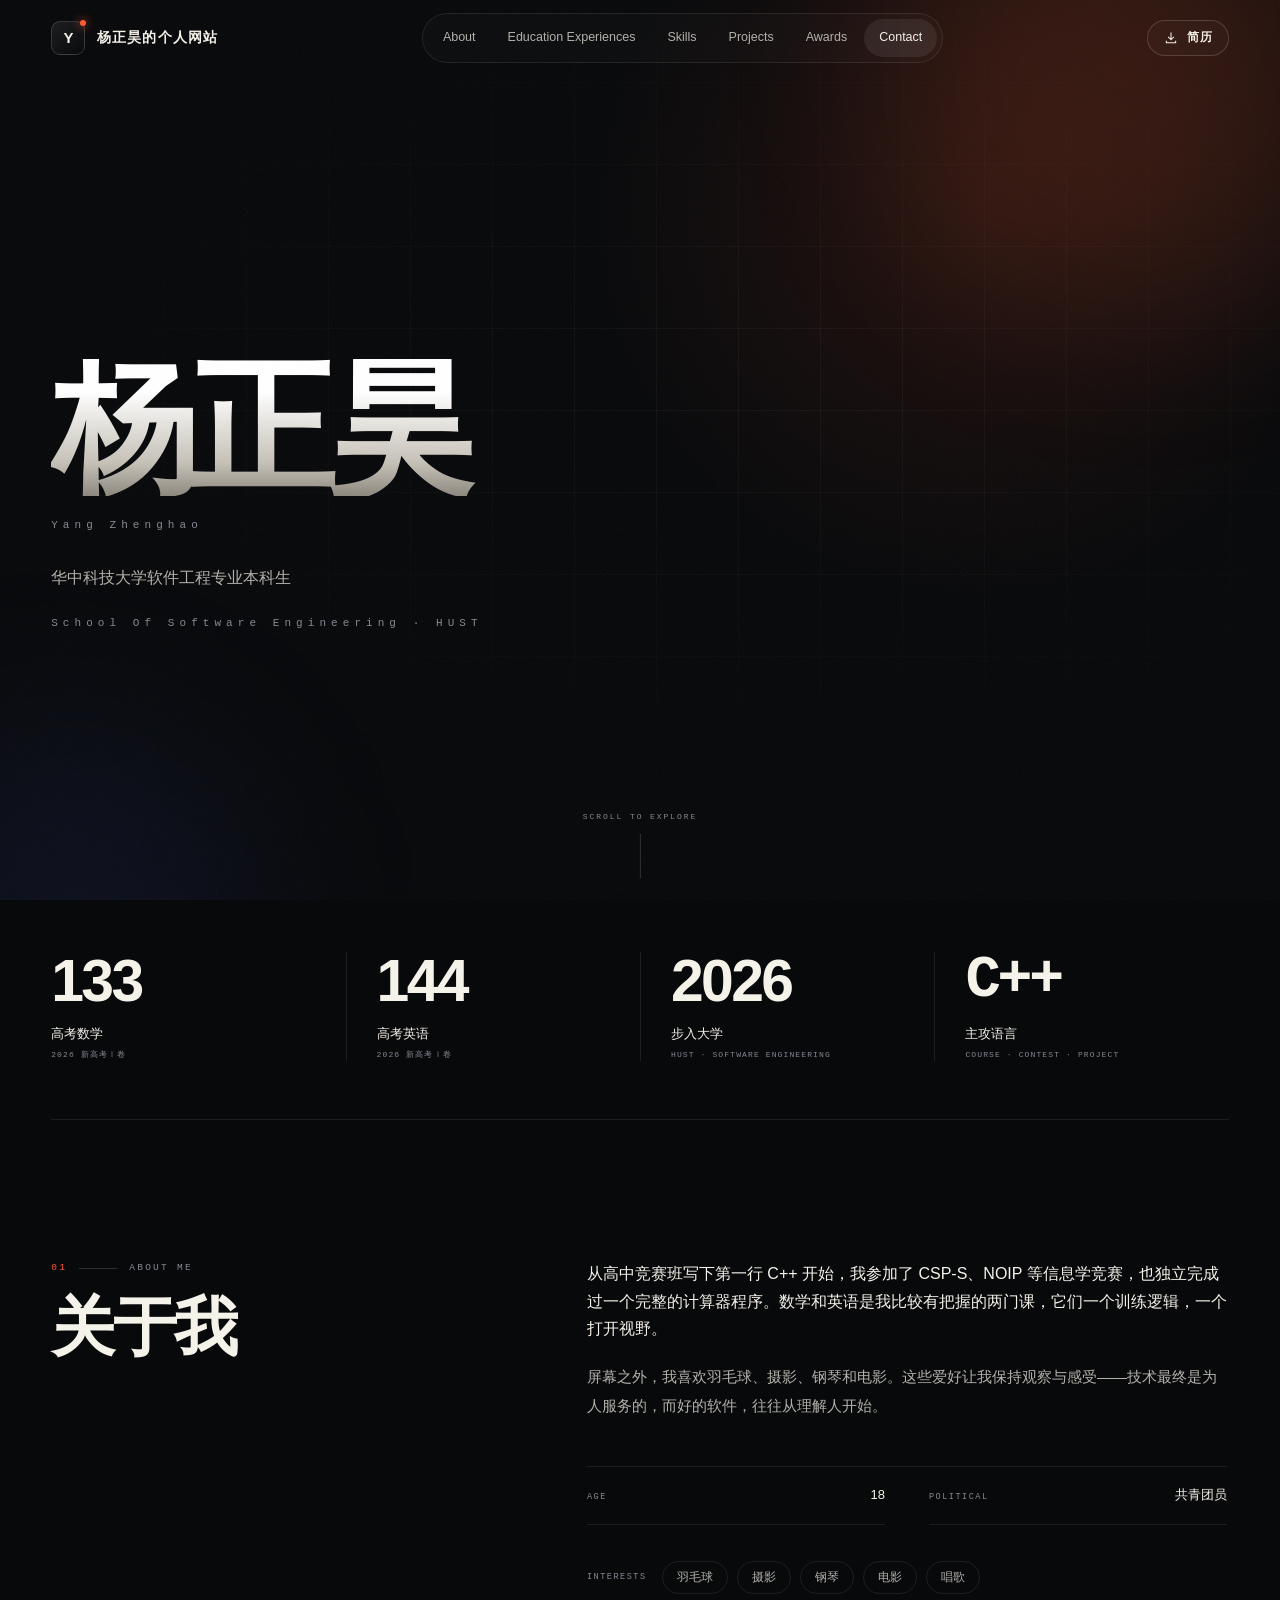
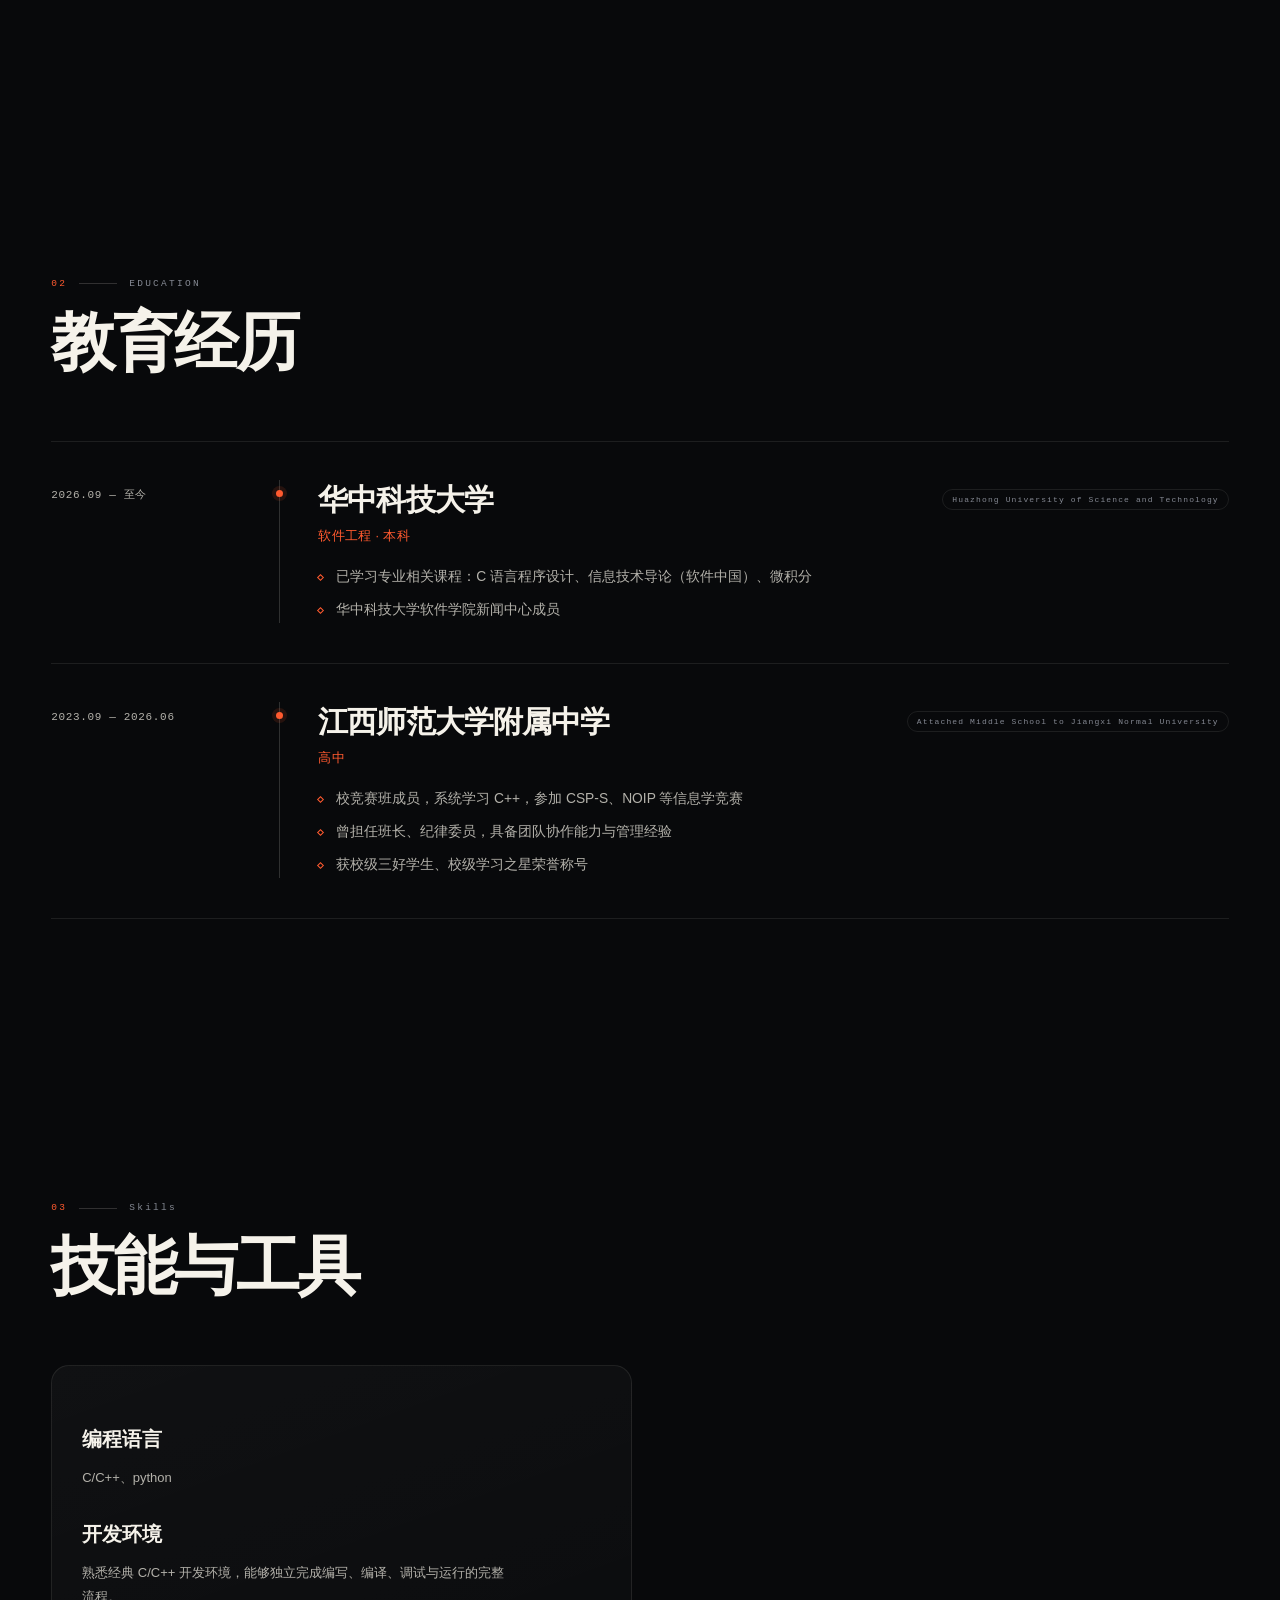
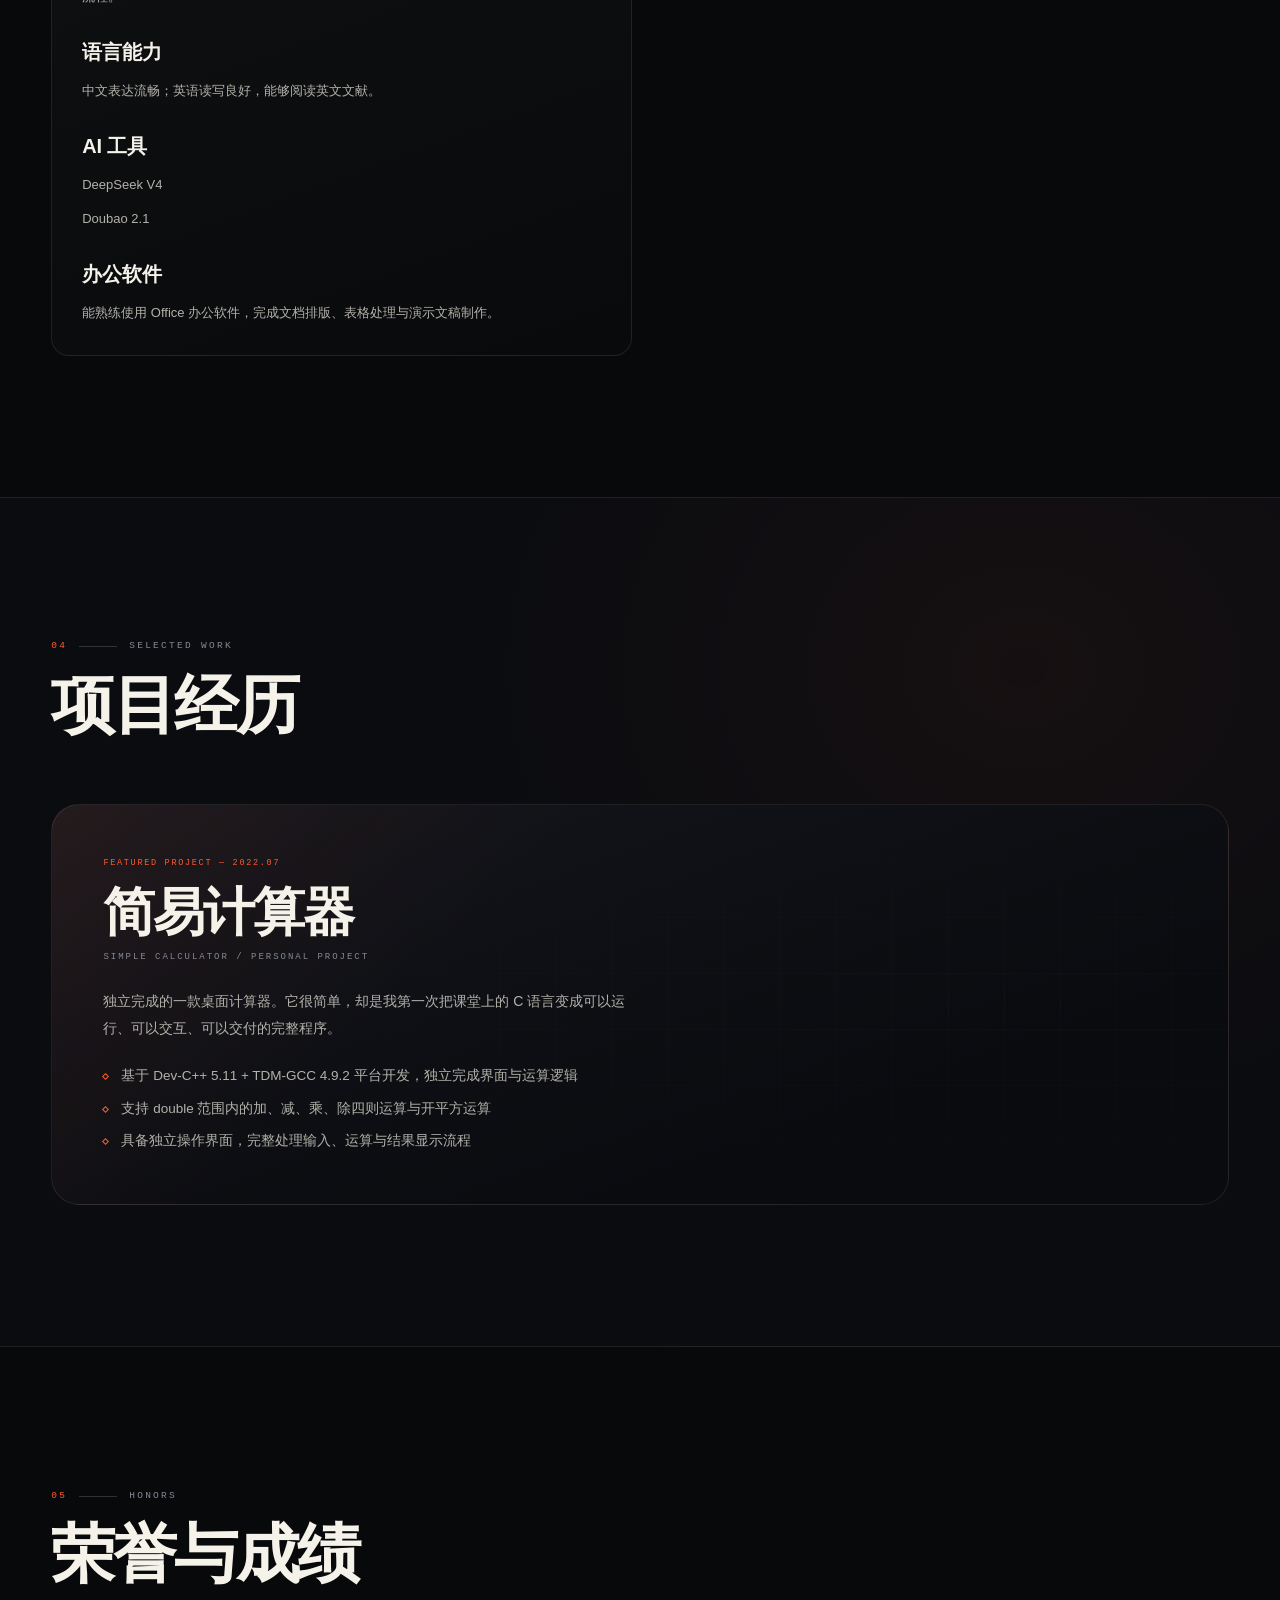
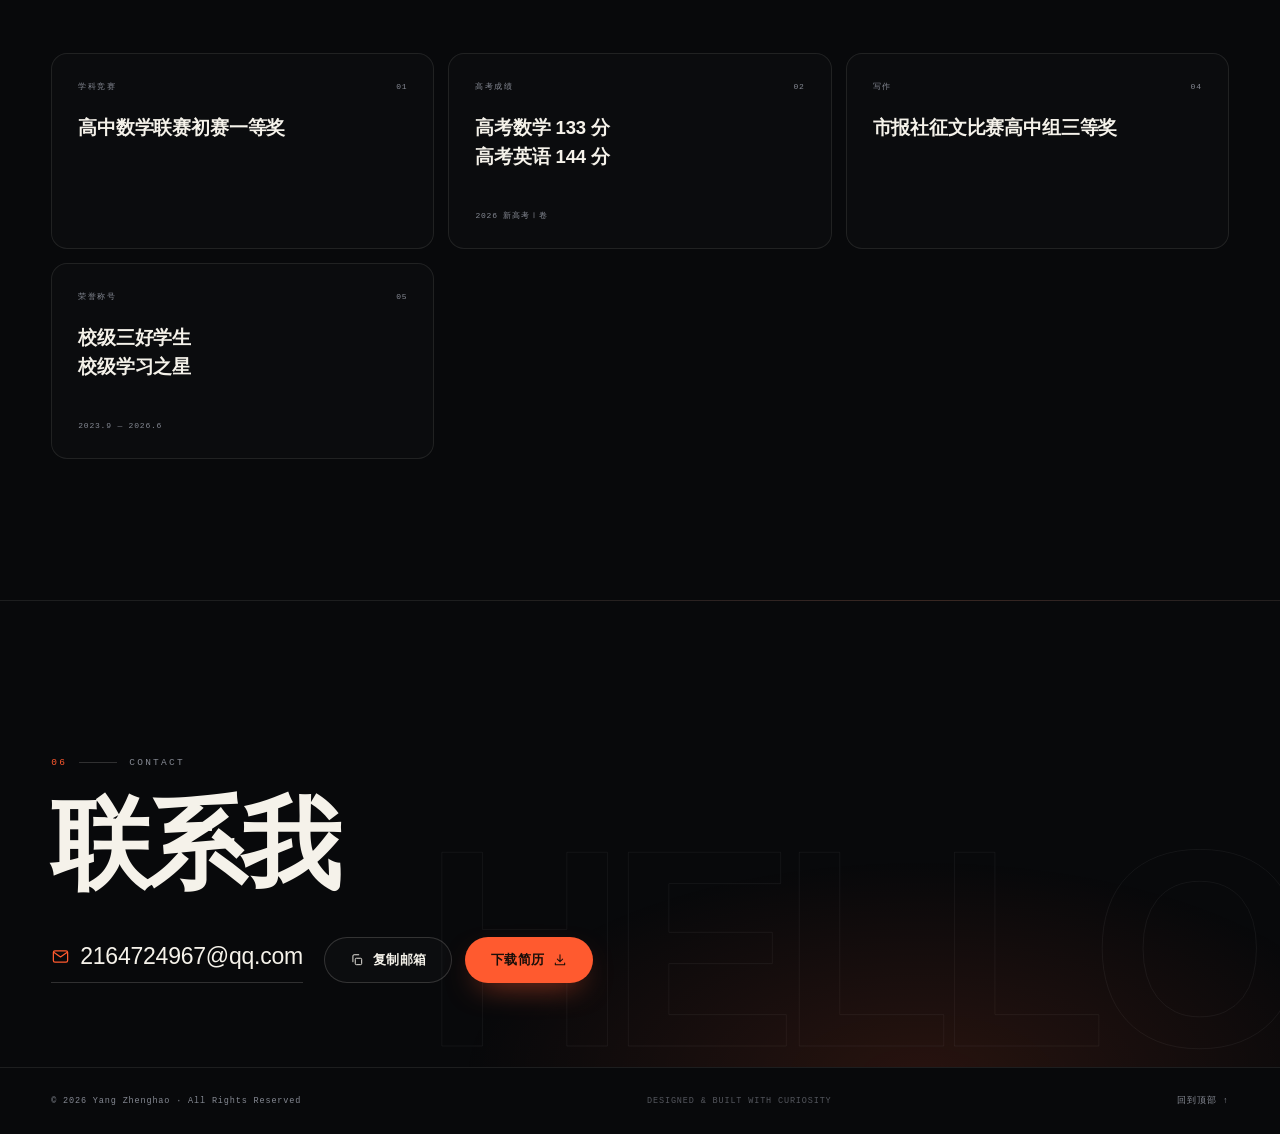
==== index.html @ 1ccc8f0b "Update index.html" ====
<!DOCTYPE html>
<html lang="zh-CN">
<head>
  <meta charset="UTF-8">
  <meta name="viewport" content="width=device-width, initial-scale=1.0">
  <meta name="theme-color" content="#08090b">
  <title>杨正昊 | 软件工程 · 华中科技大学</title>
  <meta name="description" content="杨正昊的个人网站。华中科技大学软件工程专业 2026 级本科生">
  <meta name="author" content="杨正昊">
  <meta property="og:type" content="website">
  <meta property="og:title" content="杨正昊 | 软件工程 · 华中科技大学">
  <meta property="og:description" content="华中科技大学软件工程 2026 级本科生">
  <meta property="og:image" content="assets/og-cover.png">
  <meta property="og:locale" content="zh_CN">
  <meta name="twitter:card" content="summary_large_image">
  <link rel="icon" href="/favicon.svg" type="image/svg+xml">
  <link rel="apple-touch-icon" href="assets/apple-touch-icon.png">
  <link rel="manifest" href="site.webmanifest">
  <link rel="stylesheet" href="assets/css/style.css">
  <script type="application/ld+json">
    {
      "@context": "https://schema.org",
      "@type": "Person",
      "name": "杨正昊",
      "alternateName": "Yang Zhenghao",
      "email": "mailto:2164724967@qq.com",
      "affiliation": {
        "@type": "CollegeOrUniversity",
        "name": "华中科技大学"
      },
      "alumniOf": {
        "@type": "HighSchool",
        "name": "江西师范大学附属中学"
      },
      "knowsAbout": ["C/C++", "算法", "软件工程"],
      "nationality": "CN"
    }
  </script>
  <script>document.documentElement.classList.add('js');</script>
</head>
<body>
  <a class="skip-link" href="#main">跳到主要内容</a>

  <div class="progress" aria-hidden="true"><span id="progressBar"></span></div>

  <header class="site-header" id="siteHeader">
    <div class="container header-inner">
      <a class="logo" href="#top" aria-label="杨正昊 · 返回顶部">
        <span class="logo-mark" aria-hidden="true">Y</span>
        <span class="logo-text">
          <span class="logo-name">杨正昊的个人网站</span>
        </span>
      </a>

      <nav class="nav" aria-label="主导航">
        <a href="#about">About</a>
        <a href="#education">Education Experiences</a>
        <a href="#skills">Skills</a>
        <a href="#work">Projects</a>
        <a href="#honors">Awards</a>
        <a href="#contact">Contact</a>
      </nav>

      <div class="header-actions">
        <a class="btn btn--ghost btn--sm" href="assets/resume.pdf" download>
          <svg viewBox="0 0 24 24" fill="none" stroke="currentColor" stroke-width="1.8" aria-hidden="true"><path d="M12 3v12m0 0 4.5-4.5M12 15l-4.5-4.5M4 17v3h16v-3" stroke-linecap="round" stroke-linejoin="round"/></svg>
          简历
        </a>
        <button class="menu-toggle" id="menuToggle" aria-label="打开菜单" aria-expanded="false" aria-controls="mobileMenu">
          <span></span><span></span>
        </button>
      </div>
    </div>
  </header>

  <div class="mobile-menu" id="mobileMenu" aria-hidden="true">
    <nav class="mobile-nav" aria-label="移动端导航">
      <a href="#about"><span>01</span>About</a>
      <a href="#education"><span>02</span>Education Experiences</a>
      <a href="#skills"><span>03</span>Skills</a>
      <a href="#work"><span>04</span>Projects</a>
      <a href="#honors"><span>05</span>Awards</a>
      <a href="#contact"><span>06</span>Contact</a>
    </nav>
    <div class="mobile-menu-foot">
      <a class="btn btn--primary" href="assets/resume.pdf" download>Download Resume</a>
    </div>
  </div>

  <main id="main">
    <!-- HERO -->
    <section class="hero" id="top">
      <div class="hero-grid-bg" aria-hidden="true"></div>
      <div class="hero-glow" id="heroGlow" aria-hidden="true"></div>
      <div class="orb orb-1" aria-hidden="true"></div>
      <div class="orb orb-2" aria-hidden="true"></div>

      <div class="container hero-grid">
        <div class="hero-copy">

          <h3 class="hero-title hero-anim" style="--d:.12s">杨正昊</span></h3>

          <p class="hero-latin hero-anim" style="--d:.18s">Yang Zhenghao</p>

          <p class="hero-lead hero-anim" style="--d:.26s">
            华中科技大学软件工程专业<span class="nowrap">本科生</span>
          </p>

          <p class="hero-latin hero-anim" style="--d:.18s">
            School of Software Engineering · HUST
          </p>

        </div>

      </div>

      <a class="scroll-cue" href="#about" aria-label="向下滚动">
        <span>SCROLL TO EXPLORE</span>
        <i aria-hidden="true"></i>
      </a>
    </section>

    <!-- STATS -->
    <section class="container stats" aria-label="关键成绩">
      <div class="stat reveal">
        <div class="stat-num"><span data-count="133">0</span></div>
        <p class="stat-label">高考数学<span>2026 新高考Ⅰ卷</span></p>
      </div>
      <div class="stat reveal" style="--d:.08s">
        <div class="stat-num"><span data-count="144">0</span></div>
        <p class="stat-label">高考英语<span>2026 新高考Ⅰ卷</span></p>
      </div>
      <div class="stat reveal" style="--d:.16s">
        <div class="stat-num"><span data-count="2026">0</span></div>
        <p class="stat-label">步入大学<span>HUST · SOFTWARE ENGINEERING</span></p>
      </div>
      <div class="stat reveal" style="--d:.24s">
        <div class="stat-num stat-text">C++</div>
        <p class="stat-label">主攻语言<span>COURSE · CONTEST · PROJECT</span></p>
      </div>
    </section>

    <!-- ABOUT -->
    <section class="section about" id="about">
      <div class="container about-grid">
        <aside class="about-aside reveal">
          <p class="sec-label"><span class="num">01</span><i aria-hidden="true"></i>ABOUT ME</p>
          <h2 class="sec-title">关于我</h2>
        </aside>

        <div class="about-body">
          <p class="reveal" style="--d:.08s">
            从高中竞赛班写下第一行 C++ 开始，我参加了 <span class="nowrap">CSP-S</span>、<span class="nowrap">NOIP</span> 等信息学竞赛，也独立完成过一个完整的<span class="nowrap">计算器</span>程序。数学和英语是我比较有把握的两门课，它们一个训练逻辑，一个打开视野。
          </p>
          <p class="reveal" style="--d:.14s">
            屏幕之外，我喜欢羽毛球、摄影、钢琴和电影。这些爱好让我保持观察与感受——技术最终是为人服务的，而好的软件，往往从理解人开始。
          </p>

          <dl class="info-grid reveal" style="--d:.2s">
            <div class="info-cell"><dt>AGE</dt><dd>18</dd></div>
            <div class="info-cell"><dt>POLITICAL</dt><dd>共青团员</dd></div>
          </dl>

          <div class="hobbies reveal" style="--d:.26s">
            <span class="hobby-label">INTERESTS</span>
            <span class="pill">羽毛球</span>
            <span class="pill">摄影</span>
            <span class="pill">钢琴</span>
            <span class="pill">电影</span>
            <span class="pill">唱歌</span>
          </div>
        </div>
      </div>
    </section>

    <!-- EDUCATION -->
    <section class="section" id="education">
      <div class="container">
        <div class="section-head reveal">
          <div>
            <p class="sec-label"><span class="num">02</span><i aria-hidden="true"></i>EDUCATION</p>
            <h2 class="sec-title">教育经历</h2>
          </div>
        </div>

        <div class="timeline">
          <article class="edu-item reveal">
            <div class="edu-date">
              2026.09 — 至今
            </div>
            <div class="edu-card">
              <div class="edu-top">
                <h3>华中科技大学</h3>
                <span class="edu-badge">Huazhong University of Science and Technology</span>
              </div>
              <p class="edu-role">软件工程 · 本科</p>
              <ul class="bullet-list">
                <li>已学习专业相关课程：C 语言程序设计、<span class="nowrap">信息技术导论</span>（软件中国）、微积分</li>
                <li>华中科技大学软件学院新闻中心成员</li>
              </ul>
              
            </div>
          </article>

          <article class="edu-item reveal" style="--d:.08s">
            <div class="edu-date">2023.09 — 2026.06</div>
            <div class="edu-card">
              <div class="edu-top">
                <h3>江西师范大学附属中学</h3>
                <span class="edu-badge">Attached Middle School to Jiangxi Normal University</span>
              </div>
              <p class="edu-role">高中</p>
              <ul class="bullet-list">
                <li>校竞赛班成员，系统学习 C++，参加 <span class="nowrap">CSP-S</span>、<span class="nowrap">NOIP</span> 等信息学竞赛</li>
                <li>曾担任班长、纪律委员，具备团队协作能力与管理经验</li>
                <li>获校级三好学生、校级学习之星荣誉称号</li>
              </ul>
            </div>
          </article>
        </div>
      </div>
    </section>

    <!-- SKILLS -->
    <section class="section" id="skills">
      <div class="container">
        <div class="section-head reveal">
          <div>
            <p class="sec-label"><span class="num">03</span><i aria-hidden="true"></i>Skills</p>
            <h2 class="sec-title">技能与工具</h2>
          </div>
        </div>

        <div class="skills-grid">
          <article class="skill-card reveal">
            <h3>编程语言</h3>
            <p class="skill-desc">C/C++、python</p>
            <h3>开发环境</h3>
            <p class="skill-desc">熟悉经典 C/C++ 开发环境，能够独立完成编写、编译、调试与运行的完整流程。</p>
            <h3>语言能力</h3>
            <p class="skill-desc">中文表达流畅；英语读写良好，能够阅读英文文献。</p>
             <h3>AI 工具</h3>
            <p class="skill-desc">DeepSeek V4</p>
            <p class="skill-desc">Doubao 2.1</p>
            <h3>办公软件</h3>
            <p class="skill-desc">能熟练使用 Office 办公软件，完成文档排版、表格处理与演示文稿制作。</p>
          </article>
        </div>
      </div>
    </section>

    <!-- PROJECT -->
    <section class="section project-section" id="work">
      <div class="container">
        <div class="section-head reveal">
          <div>
            <p class="sec-label"><span class="num">04</span><i aria-hidden="true"></i>SELECTED WORK</p>
            <h2 class="sec-title">项目经历</h2>
          </div>
        </div>

        <article class="project-card reveal">
          <div class="project-grid">
            <div class="project-copy">
              <p class="project-kicker">FEATURED PROJECT — 2022.07</p>
              <h3 class="project-title">简易计算器</h3>
              <p class="project-en">SIMPLE CALCULATOR / PERSONAL PROJECT</p>
              <p class="project-desc">
                独立完成的一款桌面计算器。它很<span class="nowrap">简单</span>，却是我第一次把课堂上的 C 语言<span class="nowrap">变成</span>可以运行、可以交互、可以交付的完整程序。
              </p>
              <ul class="bullet-list project-list">
                <li>基于 Dev-C++ 5.11 + TDM-GCC 4.9.2 平台开发，独立完成界面与运算逻辑</li>
                <li>支持 double 范围内的加、减、乘、除四则运算与开平方运算</li>
                <li>具备独立操作界面，完整处理输入、运算与结果显示流程</li>
              </ul>
            </div>

          </div>
        </article>
      </div>
    </section>

    <!-- HONORS -->
    <section class="section" id="honors">
      <div class="container">
        <div class="section-head reveal">
          <div>
            <p class="sec-label"><span class="num">05</span><i aria-hidden="true"></i>HONORS</p>
            <h2 class="sec-title">荣誉与成绩</h2>
          </div>
        </div>

        <div class="honors-grid">
          <article class="honor reveal">
            <span class="honor-index">01</span>
            <p class="honor-cat">学科竞赛</p>
            <h3>高中数学联赛初赛一等奖</h3>
          </article>

          <article class="honor reveal" style="--d:.05s">
            <span class="honor-index">02</span>
            <p class="honor-cat">高考成绩</p>
            <h3>高考数学 133 分<br>高考英语 144 分</h3>
            <p class="honor-year">2026 新高考Ⅰ卷</p>
          </article>

          <article class="honor reveal" style="--d:.10s">
            <span class="honor-index">04</span>
            <p class="honor-cat">写作</p>
            <h3>市报社征文比赛高中组三等奖</h3>
          </article>

          <article class="honor reveal" style="--d:.15s">
            <span class="honor-index">05</span>
            <p class="honor-cat">荣誉称号</p>
            <h3>校级三好学生<br>校级学习之星</h3>
            <p class="honor-year">2023.9 — 2026.6</p>
          </article>
        </div>
      </div>
    </section>

    <!-- CONTACT -->
    <section class="contact" id="contact">
      <span class="contact-ghost" aria-hidden="true">HELLO</span>
      <div class="container contact-inner">
        <p class="sec-label reveal"><span class="num">06</span><i aria-hidden="true"></i>CONTACT</p>
        <h3 class="contact-title reveal">联系我<br></h3>
        <div class="contact-actions reveal" style="--d:.18s">
          <a class="mail" href="mailto:2164724967@qq.com">
            <svg viewBox="0 0 24 24" fill="none" stroke="currentColor" stroke-width="1.6" aria-hidden="true"><rect x="3" y="5" width="18" height="14" rx="2"/><path d="m3.5 6.5 8.5 6 8.5-6" stroke-linecap="round" stroke-linejoin="round"/></svg>
            2164724967@qq.com
          </a>
          <button class="btn btn--ghost" id="copyEmail" data-copy="2164724967@qq.com">
            <svg viewBox="0 0 24 24" fill="none" stroke="currentColor" stroke-width="1.6" aria-hidden="true"><rect x="9" y="9" width="11" height="11" rx="2"/><path d="M5 15V5a2 2 0 0 1 2-2h8" stroke-linecap="round"/></svg>
            复制邮箱
          </button>
          <a class="btn btn--primary" href="assets/resume.pdf" download>
            下载简历
            <svg viewBox="0 0 24 24" fill="none" stroke="currentColor" stroke-width="1.8" aria-hidden="true"><path d="M12 3v12m0 0 4.5-4.5M12 15l-4.5-4.5M4 17v3h16v-3" stroke-linecap="round" stroke-linejoin="round"/></svg>
          </a>
        </div>
      </div>
    </section>
  </main>

  <footer class="site-footer">
    <div class="container footer-inner">
      <span>© <span id="year">2026</span> Yang Zhenghao · All Rights Reserved</span>
      <span class="footer-mid">DESIGNED &amp; BUILT WITH CURIOSITY</span>
      <div class="footer-links">
        <a href="#top">回到顶部 ↑</a>
      </div>
    </div>
  </footer>

  <div class="toast" id="toast" role="status" aria-live="polite">邮箱已复制</div>

  <script src="assets/js/main.js"></script>
</body>
</html>
---- assets/css/style.css ----
/* ==========================================================================
   杨正昊 · Personal Portfolio
   Design tokens → base → layout → sections → responsive → motion
   ========================================================================== */

:root {
  --ink: #08090b;
  --ink-2: #0b0c10;
  --surface: #111319;
  --surface-2: #15171e;
  --text: #f5f2ea;
  --muted: #b3b1aa;
  --dim: #858993;
  --accent: #ff5a2f;
  --accent-2: #ff7a55;
  --accent-soft: rgba(255, 90, 47, 0.1);
  --line: rgba(245, 242, 234, 0.09);
  --line-strong: rgba(245, 242, 234, 0.17);

  --font-sans: "Segoe UI Variable Display", "Segoe UI", "PingFang SC",
    "Microsoft YaHei UI", "Microsoft YaHei", "Noto Sans SC", "Helvetica Neue",
    Arial, sans-serif;
  --font-serif: "Georgia", "Times New Roman", "Songti SC", "STSong", "SimSun",
    serif;
  --font-mono: "Cascadia Code", "SFMono-Regular", "Consolas", "Liberation Mono",
    monospace;

  --gutter: clamp(20px, 4vw, 64px);
  --header-h: 76px;
  --ease: cubic-bezier(0.22, 0.75, 0.2, 1);
}

*,
*::before,
*::after {
  box-sizing: border-box;
}

html {
  scroll-behavior: smooth;
  scroll-padding-top: calc(var(--header-h) + 20px);
  -webkit-text-size-adjust: 100%;
}

body {
  margin: 0;
  background: var(--ink);
  color: var(--text);
  font-family: var(--font-sans);
  font-size: 16px;
  line-height: 1.7;
  word-break: auto-phrase;
  overflow-x: hidden;
  -webkit-font-smoothing: antialiased;
  -moz-osx-font-smoothing: grayscale;
  text-rendering: optimizeLegibility;
}

body::after {
  content: "";
  position: fixed;
  inset: 0;
  z-index: 9990;
  pointer-events: none;
  opacity: 0.035;
  background-image: url("data:image/svg+xml,%3Csvg xmlns='http://www.w3.org/2000/svg' width='180' height='180'%3E%3Cfilter id='n'%3E%3CfeTurbulence type='fractalNoise' baseFrequency='0.8' numOctaves='3' stitchTiles='stitch'/%3E%3C/filter%3E%3Crect width='100%25' height='100%25' filter='url(%23n)'/%3E%3C/svg%3E");
}

body.no-scroll {
  overflow: hidden;
}

::selection {
  background: var(--accent);
  color: #170d09;
}

h1,
h2,
h3,
h4,
p,
figure,
blockquote {
  margin: 0;
}

ul,
ol {
  margin: 0;
  padding: 0;
  list-style: none;
}

a {
  color: inherit;
  text-decoration: none;
}

button {
  font: inherit;
  color: inherit;
  background: none;
  border: 0;
  cursor: pointer;
}

svg {
  display: block;
}

:focus-visible {
  outline: 2px solid var(--accent);
  outline-offset: 3px;
  border-radius: 6px;
}

.container {
  width: min(1240px, calc(100% - var(--gutter) * 2));
  margin-inline: auto;
}

.skip-link {
  position: fixed;
  top: -100px;
  left: 20px;
  z-index: 9999;
  padding: 12px 18px;
  background: var(--text);
  color: var(--ink);
  border-radius: 8px;
  font-size: 13px;
  transition: top 0.25s var(--ease);
}

.skip-link:focus {
  top: 16px;
}

.nowrap {
  white-space: nowrap;
}

/* ---------- scroll progress ---------- */

.progress {
  position: fixed;
  top: 0;
  left: 0;
  right: 0;
  height: 2px;
  z-index: 120;
  background: transparent;
  pointer-events: none;
}

.progress span {
  display: block;
  height: 100%;
  width: 0;
  background: linear-gradient(90deg, var(--accent), #ffb29a);
  box-shadow: 0 0 14px rgba(255, 90, 47, 0.55);
}

/* ---------- buttons ---------- */

.btn {
  display: inline-flex;
  align-items: center;
  justify-content: center;
  gap: 9px;
  height: 46px;
  padding: 0 25px;
  border: 1px solid transparent;
  border-radius: 999px;
  font-size: 13px;
  font-weight: 600;
  letter-spacing: 0.02em;
  white-space: nowrap;
  transition: transform 0.3s var(--ease), background 0.3s var(--ease),
    color 0.3s var(--ease), border-color 0.3s var(--ease),
    box-shadow 0.3s var(--ease);
}

.btn svg {
  width: 14px;
  height: 14px;
  flex: none;
}

.btn--primary {
  background: var(--accent);
  color: #190e09;
  box-shadow: 0 12px 32px -14px rgba(255, 90, 47, 0.8);
}

.btn--primary:hover {
  background: var(--accent-2);
  transform: translateY(-2px);
  box-shadow: 0 18px 38px -14px rgba(255, 90, 47, 0.7);
}

.btn--ghost {
  border-color: var(--line-strong);
  background: rgba(255, 255, 255, 0.02);
  color: var(--text);
}

.btn--ghost:hover {
  border-color: rgba(255, 90, 47, 0.55);
  color: var(--accent);
  background: var(--accent-soft);
  transform: translateY(-2px);
}

.btn--sm {
  height: 36px;
  padding: 0 16px;
  font-size: 11.5px;
}

/* ---------- header ---------- */

.site-header {
  position: fixed;
  top: 0;
  left: 0;
  right: 0;
  z-index: 100;
  border-bottom: 1px solid transparent;
  transition: background 0.4s var(--ease), border-color 0.4s var(--ease),
    backdrop-filter 0.4s var(--ease);
}

.site-header.scrolled {
  background: rgba(8, 9, 11, 0.74);
  border-bottom-color: var(--line);
  backdrop-filter: blur(18px) saturate(140%);
  -webkit-backdrop-filter: blur(18px) saturate(140%);
}

.header-inner {
  display: flex;
  align-items: center;
  justify-content: space-between;
  gap: 24px;
  height: var(--header-h);
}

.logo {
  display: inline-flex;
  align-items: center;
  gap: 12px;
  flex: none;
}

.logo-mark {
  position: relative;
  display: grid;
  place-items: center;
  width: 34px;
  height: 34px;
  border: 1px solid var(--line-strong);
  border-radius: 9px;
  font-size: 15px;
  font-weight: 800;
  letter-spacing: -0.04em;
  background: linear-gradient(145deg, rgba(255, 255, 255, 0.08), transparent);
}

.logo-mark::after {
  content: "";
  position: absolute;
  top: -2px;
  right: -2px;
  width: 6px;
  height: 6px;
  border-radius: 50%;
  background: var(--accent);
  box-shadow: 0 0 10px rgba(255, 90, 47, 0.9);
}

.logo-text {
  display: flex;
  flex-direction: column;
  gap: 1px;
  line-height: 1.15;
}

.logo-name {
  font-size: 13.5px;
  font-weight: 600;
  letter-spacing: 0.08em;
}

.logo-sub {
  font-family: var(--font-mono);
  font-size: 8px;
  letter-spacing: 0.2em;
  color: var(--dim);
}

.nav {
  display: flex;
  align-items: center;
  gap: 2px;
  padding: 5px;
  border: 1px solid var(--line);
  border-radius: 999px;
  background: rgba(255, 255, 255, 0.018);
}

.nav a {
  padding: 8px 15px;
  border-radius: 999px;
  font-size: 12.5px;
  color: var(--muted);
  transition: color 0.25s var(--ease), background 0.25s var(--ease);
}

.nav a:hover {
  color: var(--text);
  background: rgba(255, 255, 255, 0.05);
}

.nav a.active {
  color: var(--text);
  background: rgba(255, 255, 255, 0.07);
}

.header-actions {
  display: flex;
  align-items: center;
  gap: 10px;
  flex: none;
}

.menu-toggle {
  display: none;
  position: relative;
  width: 38px;
  height: 38px;
  border: 1px solid var(--line-strong);
  border-radius: 50%;
  align-items: center;
  justify-content: center;
  flex-direction: column;
  gap: 5px;
}

.menu-toggle span {
  display: block;
  width: 15px;
  height: 1.5px;
  background: var(--text);
  border-radius: 2px;
  transition: transform 0.35s var(--ease), opacity 0.3s var(--ease);
}

.menu-toggle[aria-expanded="true"] span:first-child {
  transform: translateY(3.25px) rotate(45deg);
}

.menu-toggle[aria-expanded="true"] span:last-child {
  transform: translateY(-3.25px) rotate(-45deg);
}

/* ---------- mobile menu ---------- */

.mobile-menu {
  position: fixed;
  inset: 0;
  z-index: 90;
  display: flex;
  flex-direction: column;
  justify-content: center;
  padding: calc(var(--header-h) + 32px) var(--gutter) 40px;
  background: #08090b;
  visibility: hidden;
  opacity: 0;
  transform: translateY(-12px);
  transition: opacity 0.4s var(--ease), transform 0.4s var(--ease),
    visibility 0.4s;
}

.mobile-menu.open {
  visibility: visible;
  opacity: 1;
  transform: none;
}

.mobile-nav {
  display: flex;
  flex-direction: column;
  gap: 2px;
}

.mobile-nav a {
  display: flex;
  align-items: baseline;
  gap: 18px;
  padding: 12px 0;
  border-bottom: 1px solid var(--line);
  font-size: clamp(30px, 8.5vw, 44px);
  font-weight: 600;
  letter-spacing: -0.03em;
  line-height: 1.25;
}

.mobile-nav a span {
  font-family: var(--font-mono);
  font-size: 10px;
  letter-spacing: 0.1em;
  color: var(--accent);
  font-weight: 400;
}

.mobile-menu-foot {
  display: flex;
  align-items: center;
  justify-content: space-between;
  gap: 20px;
  margin-top: 40px;
  flex-wrap: wrap;
}

.mobile-menu-foot > a:first-child {
  font-size: 13px;
  color: var(--muted);
}

/* ==========================================================================
   HERO
   ========================================================================== */

.hero {
  position: relative;
  min-height: 100svh;
  display: flex;
  flex-direction: column;
  justify-content: center;
  padding: calc(var(--header-h) + clamp(40px, 7vh, 80px)) 0 72px;
  overflow: hidden;
  isolation: isolate;
}

.hero-grid-bg {
  position: absolute;
  inset: 0;
  z-index: -3;
  background-image: linear-gradient(to right, rgba(245, 242, 234, 0.045) 1px, transparent 1px),
    linear-gradient(to bottom, rgba(245, 242, 234, 0.045) 1px, transparent 1px);
  background-size: 82px 82px;
  -webkit-mask-image: radial-gradient(ellipse 85% 65% at 60% 42%, #000 10%, transparent 72%);
  mask-image: radial-gradient(ellipse 85% 65% at 60% 42%, #000 10%, transparent 72%);
}

.hero-glow {
  position: absolute;
  inset: -10%;
  z-index: -2;
  pointer-events: none;
  background: radial-gradient(
    620px circle at var(--gx, 72%) var(--gy, 28%),
    rgba(255, 90, 47, 0.11),
    transparent 62%
  );
  transition: background 0.2s linear;
}

.orb {
  position: absolute;
  z-index: -1;
  border-radius: 50%;
  filter: blur(90px);
  pointer-events: none;
}

.orb-1 {
  width: 480px;
  height: 480px;
  top: -180px;
  right: -100px;
  background: rgba(255, 90, 47, 0.14);
}

.orb-2 {
  width: 380px;
  height: 380px;
  bottom: -200px;
  left: -120px;
  background: rgba(82, 106, 255, 0.08);
}

.hero-grid {
  display: grid;
  grid-template-columns: minmax(0, 1.1fr) minmax(0, 0.9fr);
  align-items: center;
  gap: clamp(40px, 6vw, 90px);
  position: relative;
  z-index: 2;
}

.eyebrow {
  display: flex;
  align-items: center;
  gap: 11px;
  font-family: var(--font-mono);
  font-size: 10px;
  letter-spacing: 0.23em;
  color: var(--muted);
  text-transform: capitalize;
}

.eyebrow .dot {
  width: 6px;
  height: 6px;
  border-radius: 50%;
  background: var(--accent);
  box-shadow: 0 0 0 4px rgba(255, 90, 47, 0.13);
  animation: pulse 2.6s ease-in-out infinite;
  flex: none;
}

.hero-title {
  margin-top: 24px;
  font-size: clamp(78px, 11.4vw, 174px);
  font-weight: 800;
  line-height: 0.94;
  letter-spacing: -0.055em;
  background: linear-gradient(180deg, #ffffff 24%, #c6c1b7 76%, #8d887f 100%);
  -webkit-background-clip: text;
  background-clip: text;
  color: transparent;
  white-space: nowrap;
}

.hero-title .title-dot {
  color: var(--accent);
  -webkit-text-fill-color: var(--accent);
  margin-left: 4px;
}

.hero-latin {
  margin-top: 20px;
  font-family: var(--font-mono);
  font-size: 11px;
  letter-spacing: 0.46em;
  color: var(--dim);
  text-transform: capitalize;
}

.hero-lead {
  max-width: 540px;
  margin-top: 28px;
  font-size: 16px;
  line-height: 1.95;
  color: var(--muted);
}

.hero-lead strong {
  color: var(--text);
  font-weight: 500;
}

.hero-actions {
  display: flex;
  flex-wrap: wrap;
  gap: 12px;
  margin-top: 36px;
}

.hero-meta {
  display: flex;
  flex-wrap: wrap;
  gap: 34px;
  margin-top: 54px;
}

.meta-item {
  display: flex;
  flex-direction: column;
  gap: 5px;
}

.meta-label {
  font-family: var(--font-mono);
  font-size: 8.5px;
  letter-spacing: 0.2em;
  color: var(--dim);
}

.meta-value {
  font-size: 12.5px;
  color: var(--muted);
  font-variant-numeric: tabular-nums;
}

/* ---------- profile card ---------- */

.hero-visual {
  position: relative;
  display: flex;
  align-items: center;
  justify-content: center;
  perspective: 1100px;
}

.profile-wrap {
  position: relative;
  width: min(100%, 396px);
}

.profile-card {
  position: relative;
  display: flex;
  flex-direction: column;
  width: 100%;
  aspect-ratio: 4 / 5;
  padding: 26px;
  border: 1px solid var(--line-strong);
  border-radius: 26px;
  background: linear-gradient(155deg, rgba(33, 35, 44, 0.92), rgba(11, 12, 16, 0.97) 58%, rgba(29, 19, 14, 0.95));
  box-shadow: 0 60px 110px -45px #000, 0 0 0 1px rgba(255, 255, 255, 0.02) inset,
    0 1px 0 rgba(255, 255, 255, 0.07) inset;
  transform-style: preserve-3d;
  will-change: transform;
  overflow: hidden;
}

.profile-card::before {
  content: "";
  position: absolute;
  inset: 0;
  background: radial-gradient(
    420px circle at var(--mx, 30%) var(--my, 10%),
    rgba(255, 90, 47, 0.13),
    transparent 46%
  );
  pointer-events: none;
  transition: opacity 0.3s;
}

.profile-card::after {
  content: "";
  position: absolute;
  width: 220px;
  height: 220px;
  right: -70px;
  bottom: -60px;
  border-radius: 50%;
  background: rgba(255, 90, 47, 0.1);
  filter: blur(60px);
  pointer-events: none;
}

.profile-head {
  display: flex;
  align-items: center;
  justify-content: space-between;
  gap: 12px;
  font-family: var(--font-mono);
  font-size: 8.5px;
  letter-spacing: 0.18em;
  color: var(--dim);
  position: relative;
  z-index: 2;
}

.profile-status {
  display: inline-flex;
  align-items: center;
  gap: 6px;
  color: var(--accent);
}

.profile-status i {
  width: 5px;
  height: 5px;
  border-radius: 50%;
  background: var(--accent);
  box-shadow: 0 0 8px var(--accent);
}

.profile-mark {
  position: relative;
  display: flex;
  align-items: center;
  justify-content: center;
  flex: 1;
  min-height: 220px;
  transform: translateZ(40px);
}

.mark-cn {
  position: relative;
  z-index: 2;
  font-size: clamp(132px, 15vw, 190px);
  font-weight: 800;
  line-height: 1;
  letter-spacing: -0.1em;
  padding-right: 6px;
  background: linear-gradient(180deg, #fff 18%, #8b877f 92%);
  -webkit-background-clip: text;
  background-clip: text;
  color: transparent;
  filter: drop-shadow(0 24px 34px rgba(0, 0, 0, 0.55));
}

.stamp {
  position: absolute;
  z-index: 3;
  right: 7%;
  bottom: 9%;
  display: grid;
  grid-template-rows: 1fr 1fr;
  place-items: center;
  width: 58px;
  height: 58px;
  padding: 4px;
  border: 1.5px solid var(--accent);
  border-radius: 4px;
  background: rgba(255, 90, 47, 0.05);
  color: var(--accent);
  font-family: var(--font-serif);
  font-size: 16px;
  line-height: 1.05;
  letter-spacing: 0.06em;
  transform: rotate(-8deg);
}

.ring {
  position: absolute;
  border: 1px dashed rgba(245, 242, 234, 0.1);
  border-radius: 50%;
  pointer-events: none;
}

.ring-1 {
  width: 74%;
  aspect-ratio: 1;
  animation: spin 52s linear infinite;
}

.ring-2 {
  width: 100%;
  aspect-ratio: 1;
  border-style: solid;
  border-color: rgba(245, 242, 234, 0.045);
}

.ring-1::before {
  content: "";
  position: absolute;
  top: 6%;
  left: 12%;
  width: 4px;
  height: 4px;
  border-radius: 50%;
  background: var(--accent);
  box-shadow: 0 0 10px var(--accent);
}

.profile-info {
  position: relative;
  z-index: 2;
  display: flex;
  flex-direction: column;
  gap: 9px;
  padding-top: 16px;
  border-top: 1px solid var(--line);
}

.info-row {
  display: flex;
  align-items: baseline;
  justify-content: space-between;
  gap: 14px;
}

.info-key {
  font-family: var(--font-mono);
  font-size: 8px;
  letter-spacing: 0.18em;
  color: var(--dim);
}

.info-val {
  font-size: 12px;
  color: var(--text);
  text-align: right;
}

.profile-side {
  position: absolute;
  right: -26px;
  top: 50%;
  transform: translateY(-50%) rotate(90deg);
  transform-origin: center;
  font-family: var(--font-mono);
  font-size: 8px;
  letter-spacing: 0.32em;
  color: var(--dim);
  white-space: nowrap;
}

.chip {
  position: absolute;
  z-index: 4;
  padding: 7px 12px;
  border: 1px solid var(--line-strong);
  border-radius: 999px;
  background: rgba(15, 16, 21, 0.78);
  backdrop-filter: blur(12px);
  -webkit-backdrop-filter: blur(12px);
  font-family: var(--font-mono);
  font-size: 8.5px;
  letter-spacing: 0.14em;
  color: var(--muted);
  box-shadow: 0 16px 30px -18px #000;
  animation: floatY 6s ease-in-out infinite alternate;
}

.chip-1 {
  top: 2%;
  left: -16%;
}

.chip-2 {
  top: 26%;
  right: -18%;
  animation-delay: -2s;
}

.chip-3 {
  bottom: 18%;
  left: -24%;
  animation-delay: -4s;
}

.chip-4 {
  bottom: 3%;
  right: -10%;
  animation-delay: -1s;
}

.scroll-cue {
  position: absolute;
  left: 50%;
  bottom: 22px;
  transform: translateX(-50%);
  display: flex;
  flex-direction: column;
  align-items: center;
  gap: 10px;
  font-family: var(--font-mono);
  font-size: 8px;
  letter-spacing: 0.24em;
  color: var(--dim);
}

.scroll-cue i {
  position: relative;
  display: block;
  width: 1px;
  height: 44px;
  background: var(--line-strong);
  overflow: hidden;
}

.scroll-cue i::after {
  content: "";
  position: absolute;
  top: -50%;
  left: 0;
  width: 1px;
  height: 50%;
  background: var(--accent);
  animation: scrollDown 2.2s var(--ease) infinite;
}

/* ---------- marquee ---------- */

.marquee {
  position: relative;
  overflow: hidden;
  border-top: 1px solid var(--line);
  border-bottom: 1px solid var(--line);
  background: rgba(255, 255, 255, 0.014);
}

.marquee-track {
  display: flex;
  width: max-content;
  animation: marquee 38s linear infinite;
}

.marquee:hover .marquee-track {
  animation-play-state: paused;
}

.marquee-group {
  display: flex;
  align-items: center;
}

.marquee-item {
  display: inline-flex;
  align-items: center;
  gap: 26px;
  padding: 17px 26px;
  font-family: var(--font-mono);
  font-size: 10.5px;
  letter-spacing: 0.22em;
  color: var(--muted);
  text-transform: capitalize;
  white-space: nowrap;
}

.marquee-item::after {
  content: "✦";
  color: var(--accent);
  font-size: 8px;
}

/* ---------- stats ---------- */

.stats {
  display: grid;
  grid-template-columns: repeat(4, 1fr);
  padding: 52px 0 58px;
  border-bottom: 1px solid var(--line);
}

.stat {
  padding: 0 30px;
  border-left: 1px solid var(--line);
}

.stat:first-child {
  padding-left: 0;
  border-left: 0;
}

.stat-num {
  display: flex;
  align-items: baseline;
  font-size: clamp(40px, 4.6vw, 60px);
  font-weight: 700;
  line-height: 1;
  letter-spacing: -0.045em;
  font-variant-numeric: tabular-nums;
}

.stat-text {
  font-family: var(--font-mono);
  font-weight: 600;
  letter-spacing: -0.06em;
}

.stat-label {
  margin-top: 14px;
  font-size: 12.5px;
  color: var(--text);
  line-height: 1.5;
}

.stat-label span {
  display: block;
  margin-top: 5px;
  font-family: var(--font-mono);
  font-size: 8px;
  letter-spacing: 0.14em;
  color: var(--dim);
}

/* ==========================================================================
   SECTIONS
   ========================================================================== */

.section {
  padding: clamp(90px, 11vw, 148px) 0;
}

.section-head {
  display: flex;
  align-items: flex-end;
  justify-content: space-between;
  gap: 40px;
  flex-wrap: wrap;
  margin-bottom: clamp(44px, 5vw, 68px);
}

.sec-label {
  display: flex;
  align-items: center;
  gap: 12px;
  font-family: var(--font-mono);
  font-size: 9.5px;
  letter-spacing: 0.24em;
  color: var(--dim);
  text-transform: capitalize;
}

.sec-label .num {
  color: var(--accent);
}

.sec-label i {
  display: block;
  width: 38px;
  height: 1px;
  background: var(--line-strong);
}

.sec-title {
  margin-top: 16px;
  font-size: clamp(36px, 5.2vw, 64px);
  font-weight: 700;
  line-height: 1.08;
  letter-spacing: -0.04em;
}

.sec-desc {
  max-width: 360px;
  padding-bottom: 8px;
  font-size: 13.5px;
  line-height: 1.9;
  color: var(--muted);
}

/* ---------- about ---------- */

.about-grid {
  display: grid;
  grid-template-columns: 0.82fr 1.18fr;
  gap: clamp(40px, 7vw, 100px);
  align-items: start;
}

.about-aside {
  position: sticky;
  top: calc(var(--header-h) + 44px);
}

.about-quote {
  margin-top: 40px;
  padding-left: 20px;
  border-left: 2px solid var(--accent);
  font-family: var(--font-serif);
  font-size: clamp(19px, 2vw, 22px);
  line-height: 1.75;
  color: var(--text);
  letter-spacing: 0.01em;
}

.about-sign {
  margin-top: 14px;
  font-family: var(--font-mono);
  font-size: 9px;
  letter-spacing: 0.16em;
  color: var(--dim);
}

.about-body {
  max-width: 640px;
}

.about-lead {
  font-size: clamp(20px, 2.3vw, 27px);
  font-weight: 500;
  line-height: 1.75;
  letter-spacing: -0.02em;
  color: var(--text);
}

.about-body p + p {
  margin-top: 20px;
  font-size: 15px;
  line-height: 1.95;
  color: var(--muted);
}

.info-grid {
  display: grid;
  grid-template-columns: repeat(2, 1fr);
  gap: 0 44px;
  margin-top: 46px;
  border-top: 1px solid var(--line);
}

.info-cell {
  display: flex;
  align-items: baseline;
  justify-content: space-between;
  gap: 16px;
  padding: 17px 0;
  border-bottom: 1px solid var(--line);
}

.info-cell dt {
  font-family: var(--font-mono);
  font-size: 8.5px;
  letter-spacing: 0.18em;
  color: var(--dim);
}

.info-cell dd {
  margin: 0;
  font-size: 13px;
  color: var(--text);
}

.hobbies {
  display: flex;
  align-items: center;
  flex-wrap: wrap;
  gap: 9px;
  margin-top: 36px;
}

.hobby-label {
  margin-right: 6px;
  font-family: var(--font-mono);
  font-size: 8.5px;
  letter-spacing: 0.18em;
  color: var(--dim);
}

.pill {
  padding: 6px 14px;
  border: 1px solid var(--line);
  border-radius: 999px;
  font-size: 11.5px;
  color: var(--muted);
  transition: border-color 0.25s var(--ease), color 0.25s var(--ease),
    background 0.25s var(--ease), transform 0.25s var(--ease);
}

.pill:hover {
  border-color: rgba(255, 90, 47, 0.5);
  background: var(--accent-soft);
  color: var(--text);
  transform: translateY(-2px);
}

/* ---------- education ---------- */

.timeline {
  border-top: 1px solid var(--line);
}

.edu-item {
  display: grid;
  grid-template-columns: 180px minmax(0, 1fr);
  gap: 48px;
  padding: 38px 0 40px;
  border-bottom: 1px solid var(--line);
}

.edu-date {
  padding-top: 6px;
  font-family: var(--font-mono);
  font-size: 11px;
  letter-spacing: 0.06em;
  color: var(--muted);
}

.edu-badge {
  display: inline-block;
  margin-top: 10px;
  padding: 3px 9px;
  border: 1px solid rgba(255, 90, 47, 0.28);
  border-radius: 999px;
  font-family: var(--font-mono);
  font-size: 8px;
  letter-spacing: 0.14em;
  color: var(--accent);
  white-space: nowrap;
}

.edu-card {
  position: relative;
  padding-left: 38px;
  border-left: 1px solid var(--line-strong);
}

.edu-card::before {
  content: "";
  position: absolute;
  left: -4px;
  top: 10px;
  width: 7px;
  height: 7px;
  border-radius: 50%;
  background: var(--accent);
  box-shadow: 0 0 0 4px rgba(255, 90, 47, 0.12);
}

.edu-top {
  display: flex;
  align-items: center;
  justify-content: space-between;
  gap: 16px;
}

.edu-top h3 {
  font-size: clamp(23px, 2.6vw, 30px);
  font-weight: 600;
  line-height: 1.3;
  letter-spacing: -0.03em;
}

.edu-top .edu-badge {
  margin-top: 0;
  border-color: var(--line);
  color: var(--dim);
}

.edu-role {
  margin-top: 7px;
  font-size: 12.5px;
  letter-spacing: 0.03em;
  color: var(--accent);
}

.bullet-list {
  display: flex;
  flex-direction: column;
  gap: 8px;
  margin-top: 18px;
}

.bullet-list li {
  position: relative;
  padding-left: 18px;
  font-size: 13.8px;
  line-height: 1.8;
  color: var(--muted);
}

.bullet-list li::before {
  content: "";
  position: absolute;
  left: 0;
  top: 10px;
  width: 5px;
  height: 5px;
  border: 1px solid var(--accent);
  transform: rotate(45deg);
}

.tags {
  display: flex;
  flex-wrap: wrap;
  gap: 7px;
  margin-top: 20px;
}

.tags span {
  padding: 4px 9px;
  border: 1px solid var(--line);
  border-radius: 3px;
  font-family: var(--font-mono);
  font-size: 9px;
  letter-spacing: 0.05em;
  color: var(--dim);
}

/* ---------- skills ---------- */

.skills-grid {
  display: grid;
  grid-template-columns: repeat(2, minmax(0, 1fr));
  gap: 16px;
}

.skill-card {
  position: relative;
  padding: 30px;
  border: 1px solid var(--line);
  border-radius: 18px;
  background: linear-gradient(160deg, rgba(255, 255, 255, 0.035), rgba(255, 255, 255, 0.006));
  overflow: hidden;
  transition: transform 0.4s var(--ease), border-color 0.4s var(--ease),
    background 0.4s var(--ease);
}

.skill-card::after {
  content: "";
  position: absolute;
  inset: 0;
  background: radial-gradient(
    380px circle at var(--sx, 50%) var(--sy, 0%),
    rgba(255, 90, 47, 0.09),
    transparent 48%
  );
  opacity: 0;
  transition: opacity 0.4s var(--ease);
  pointer-events: none;
}

.skill-card:hover {
  transform: translateY(-4px);
  border-color: rgba(255, 90, 47, 0.32);
}

.skill-card:hover::after {
  opacity: 1;
}

.skill-top {
  display: flex;
  align-items: center;
  justify-content: space-between;
  gap: 12px;
  position: relative;
  z-index: 1;
}

.skill-num {
  font-family: var(--font-mono);
  font-size: 8.5px;
  letter-spacing: 0.14em;
  color: var(--dim);
}

.skill-top .skill-num:first-child {
  color: var(--accent);
}

.skill-card h3 {
  position: relative;
  z-index: 1;
  margin-top: 26px;
  font-size: 20px;
  font-weight: 600;
  letter-spacing: -0.01em;
}

.skill-desc {
  position: relative;
  z-index: 1;
  max-width: 430px;
  margin-top: 10px;
  font-size: 13px;
  line-height: 1.85;
  color: var(--muted);
}

.skill-tags {
  position: relative;
  z-index: 1;
  display: flex;
  flex-wrap: wrap;
  gap: 7px;
  margin-top: 22px;
}

.skill-tags span {
  padding: 5px 11px;
  border: 1px solid rgba(255, 255, 255, 0.045);
  border-radius: 999px;
  background: rgba(255, 255, 255, 0.05);
  font-size: 11px;
  color: var(--text);
}

.skill-card--wide {
  grid-column: 1 / -1;
  display: grid;
  grid-template-columns: 1fr 1.25fr;
  gap: 40px;
  align-items: center;
}

.skill-card--wide h3 {
  margin-top: 14px;
  font-size: clamp(24px, 2.6vw, 30px);
}

.skill-card--wide .skill-desc {
  margin-top: 0;
  max-width: 520px;
}

.skill-card--wide .skill-tags {
  margin-top: 16px;
}

/* ---------- project ---------- */

.project-section {
  position: relative;
  border-top: 1px solid var(--line);
  border-bottom: 1px solid var(--line);
  background: radial-gradient(70% 90% at 80% 20%, rgba(255, 90, 47, 0.045), transparent 60%),
    var(--ink-2);
}

.project-card {
  position: relative;
  padding: clamp(28px, 4vw, 52px);
  border: 1px solid var(--line);
  border-radius: 28px;
  background: linear-gradient(135deg, rgba(255, 90, 47, 0.07), transparent 34%),
    linear-gradient(160deg, #14161c, #0a0b0f 72%);
  overflow: hidden;
}

.project-card::before {
  content: "";
  position: absolute;
  inset: 0;
  background-image: linear-gradient(to right, rgba(255, 255, 255, 0.025) 1px, transparent 1px),
    linear-gradient(to bottom, rgba(255, 255, 255, 0.025) 1px, transparent 1px);
  background-size: 56px 56px;
  -webkit-mask-image: radial-gradient(ellipse at 80% 50%, #000, transparent 70%);
  mask-image: radial-gradient(ellipse at 80% 50%, #000, transparent 70%);
  pointer-events: none;
}

.project-grid {
  position: relative;
  z-index: 1;
  display: grid;
  grid-template-columns: minmax(0, 1fr) minmax(300px, 370px);
  gap: clamp(32px, 5vw, 70px);
  align-items: center;
}

.project-kicker {
  font-family: var(--font-mono);
  font-size: 8.5px;
  letter-spacing: 0.2em;
  color: var(--accent);
}

.project-title {
  margin-top: 14px;
  font-size: clamp(34px, 4.2vw, 52px);
  font-weight: 700;
  line-height: 1.1;
  letter-spacing: -0.04em;
}

.project-en {
  margin-top: 9px;
  font-family: var(--font-mono);
  font-size: 9px;
  letter-spacing: 0.22em;
  color: var(--dim);
}

.project-desc {
  max-width: 530px;
  margin-top: 22px;
  font-size: 14px;
  line-height: 1.95;
  color: var(--muted);
}

.project-list {
  margin-top: 22px;
}

.project-list li {
  font-size: 13.5px;
}

.project-note {
  margin-top: 18px;
  font-family: var(--font-mono);
  font-size: 8.5px;
  letter-spacing: 0.06em;
  color: var(--dim);
}

/* calculator */

.calc {
  justify-self: end;
  width: 100%;
  max-width: 360px;
  padding: 16px;
  border: 1px solid rgba(255, 255, 255, 0.13);
  border-radius: 22px;
  background: linear-gradient(180deg, #191c23, #0d0f13);
  box-shadow: 0 40px 70px -28px #000, 0 1px 0 rgba(255, 255, 255, 0.08) inset;
}

.calc-bar {
  display: flex;
  align-items: center;
  justify-content: space-between;
  padding: 2px 4px 13px;
  font-family: var(--font-mono);
  font-size: 8px;
  letter-spacing: 0.16em;
  color: var(--dim);
  text-transform: capitalize;
}

.calc-live {
  display: inline-flex;
  align-items: center;
  gap: 6px;
  color: var(--accent);
}

.calc-live::before {
  content: "";
  width: 5px;
  height: 5px;
  border-radius: 50%;
  background: var(--accent);
  box-shadow: 0 0 8px var(--accent);
}

.calc-screen {
  margin-bottom: 13px;
  padding: 18px 16px;
  border: 1px solid rgba(255, 255, 255, 0.05);
  border-radius: 14px;
  background: rgba(0, 0, 0, 0.36);
  overflow: hidden;
}

.calc-history {
  min-height: 16px;
  font-family: var(--font-mono);
  font-size: 9.5px;
  letter-spacing: 0.05em;
  color: var(--dim);
  text-align: right;
  white-space: nowrap;
  overflow: hidden;
  text-overflow: ellipsis;
}

.calc-display {
  min-height: 50px;
  margin-top: 3px;
  font-size: 40px;
  font-weight: 500;
  line-height: 1.2;
  letter-spacing: -0.03em;
  color: var(--text);
  text-align: right;
  font-variant-numeric: tabular-nums;
  white-space: nowrap;
  overflow: hidden;
}

.calc-display.small {
  font-size: 30px;
}

.calc-display.tiny {
  font-size: 23px;
}

.calc-keys {
  display: grid;
  grid-template-columns: repeat(4, 1fr);
  gap: 7px;
}

.calc-key {
  display: grid;
  place-items: center;
  height: 50px;
  border: 1px solid rgba(255, 255, 255, 0.06);
  border-radius: 12px;
  background: rgba(255, 255, 255, 0.05);
  font-size: 15px;
  font-weight: 500;
  color: var(--text);
  user-select: none;
  transition: background 0.16s var(--ease), transform 0.1s var(--ease),
    border-color 0.16s var(--ease);
}

.calc-key:hover {
  background: rgba(255, 255, 255, 0.1);
  border-color: rgba(255, 255, 255, 0.14);
}

.calc-key:active {
  transform: scale(0.955);
}

.calc-key.fn {
  border-color: rgba(255, 90, 47, 0.1);
  background: rgba(255, 90, 47, 0.08);
  color: var(--accent);
}

.calc-key.fn:hover {
  background: rgba(255, 90, 47, 0.14);
}

.calc-key.op {
  background: rgba(255, 255, 255, 0.085);
  font-size: 18px;
}

.calc-key.eq {
  border-color: var(--accent);
  background: var(--accent);
  color: #160c08;
  font-weight: 700;
  box-shadow: 0 10px 22px -10px rgba(255, 90, 47, 0.8);
}

.calc-key.eq:hover {
  background: var(--accent-2);
}

/* ---------- honors ---------- */

.honors-grid {
  display: grid;
  grid-template-columns: repeat(3, minmax(0, 1fr));
  gap: 14px;
}

.honor {
  position: relative;
  display: flex;
  flex-direction: column;
  min-height: 196px;
  padding: 26px;
  border: 1px solid var(--line);
  border-radius: 16px;
  background: rgba(255, 255, 255, 0.017);
  overflow: hidden;
  transition: transform 0.35s var(--ease), border-color 0.35s var(--ease),
    background 0.35s var(--ease);
}

.honor:hover {
  transform: translateY(-4px);
  border-color: rgba(255, 90, 47, 0.32);
  background: rgba(255, 255, 255, 0.032);
}

.honor-cat {
  font-family: var(--font-mono);
  font-size: 8px;
  letter-spacing: 0.18em;
  color: var(--dim);
  text-transform: capitalize;
}

.honor h3 {
  margin-top: 20px;
  font-size: 18.5px;
  font-weight: 600;
  line-height: 1.55;
  letter-spacing: -0.01em;
}

.honor-year {
  margin-top: auto;
  padding-top: 18px;
  font-family: var(--font-mono);
  font-size: 8px;
  letter-spacing: 0.1em;
  color: var(--dim);
  text-transform: capitalize;
}

.honor-index {
  position: absolute;
  top: 26px;
  right: 26px;
  font-family: var(--font-mono);
  font-size: 8px;
  letter-spacing: 0.1em;
  color: var(--dim);
}

.honor--accent {
  border-color: var(--accent);
  background: var(--accent);
  color: #180d08;
}

.honor--accent .honor-cat,
.honor--accent .honor-year,
.honor--accent .honor-index {
  color: rgba(24, 13, 8, 0.62);
}

.honor--accent:hover {
  border-color: var(--accent-2);
  background: var(--accent-2);
}

.honor--accent h3 {
  font-size: clamp(22px, 2vw, 26px);
  line-height: 1.4;
}

/* ---------- contact ---------- */

.contact {
  position: relative;
  padding: clamp(100px, 12vw, 158px) 0 84px;
  border-top: 1px solid var(--line);
  background: radial-gradient(58% 75% at 72% 102%, rgba(255, 90, 47, 0.13), transparent 62%);
  overflow: hidden;
}

.contact-ghost {
  position: absolute;
  right: -1%;
  bottom: -5%;
  z-index: 0;
  font-size: clamp(120px, 22vw, 320px);
  font-weight: 800;
  line-height: 1;
  letter-spacing: -0.06em;
  color: transparent;
  -webkit-text-stroke: 1px rgba(255, 255, 255, 0.05);
  pointer-events: none;
  user-select: none;
}

.contact-inner {
  position: relative;
  z-index: 1;
}

.contact-title {
  margin-top: 22px;
  font-size: clamp(46px, 7.8vw, 106px);
  font-weight: 700;
  line-height: 1.04;
  letter-spacing: -0.05em;
}

.contact-title .accent {
  font-family: var(--font-serif);
  font-weight: 500;
  color: var(--accent);
  letter-spacing: -0.045em;
}

.contact-text {
  max-width: 460px;
  margin-top: 26px;
  font-size: 14.5px;
  line-height: 1.95;
  color: var(--muted);
}

.contact-actions {
  display: flex;
  align-items: center;
  flex-wrap: wrap;
  gap: 13px;
  margin-top: 40px;
}

.mail {
  display: inline-flex;
  align-items: center;
  gap: 10px;
  margin-right: 8px;
  padding-bottom: 6px;
  border-bottom: 1px solid var(--line-strong);
  font-size: clamp(17px, 2.1vw, 23px);
  letter-spacing: -0.01em;
  transition: color 0.3s var(--ease), border-color 0.3s var(--ease);
}

.mail svg {
  width: 19px;
  height: 19px;
  color: var(--accent);
  flex: none;
}

.mail:hover {
  color: var(--accent);
  border-color: var(--accent);
}

.contact-hint {
  margin-top: 22px;
  font-family: var(--font-mono);
  font-size: 8.5px;
  letter-spacing: 0.16em;
  color: var(--dim);
}

/* ---------- footer ---------- */

.site-footer {
  border-top: 1px solid var(--line);
  padding: 26px 0;
}

.footer-inner {
  display: flex;
  align-items: center;
  justify-content: space-between;
  gap: 20px;
  flex-wrap: wrap;
  font-family: var(--font-mono);
  font-size: 8.5px;
  letter-spacing: 0.1em;
  color: var(--dim);
}

.footer-mid {
  color: rgba(133, 137, 147, 0.6);
}

.footer-links {
  display: flex;
  gap: 22px;
}

.footer-links a {
  transition: color 0.25s var(--ease);
}

.footer-links a:hover {
  color: var(--accent);
}

/* ---------- toast ---------- */

.toast {
  position: fixed;
  left: 50%;
  bottom: 30px;
  z-index: 200;
  padding: 12px 20px;
  border-radius: 999px;
  background: var(--text);
  color: #14100d;
  font-size: 12.5px;
  font-weight: 600;
  box-shadow: 0 18px 40px -16px rgba(0, 0, 0, 0.8);
  opacity: 0;
  pointer-events: none;
  transform: translate(-50%, 16px);
  transition: opacity 0.3s var(--ease), transform 0.3s var(--ease);
}

.toast.show {
  opacity: 1;
  transform: translate(-50%, 0);
}

/* ==========================================================================
   MOTION
   ========================================================================== */

.js .reveal {
  opacity: 0;
  transform: translateY(26px);
  transition: opacity 0.85s var(--ease) var(--d, 0s),
    transform 0.85s var(--ease) var(--d, 0s);
}

.js .reveal.in {
  opacity: 1;
  transform: none;
}

.hero-anim {
  animation: heroIn 0.95s var(--ease) both;
  animation-delay: var(--d, 0s);
}

@keyframes heroIn {
  from {
    opacity: 0;
    transform: translateY(26px);
  }
  to {
    opacity: 1;
    transform: none;
  }
}

@keyframes pulse {
  0%,
  100% {
    opacity: 1;
    box-shadow: 0 0 0 3px rgba(255, 90, 47, 0.14);
  }
  50% {
    opacity: 0.55;
    box-shadow: 0 0 0 6px rgba(255, 90, 47, 0.04);
  }
}

@keyframes spin {
  to {
    transform: rotate(360deg);
  }
}

@keyframes floatY {
  from {
    transform: translateY(-6px);
  }
  to {
    transform: translateY(8px);
  }
}

@keyframes marquee {
  to {
    transform: translateX(-50%);
  }
}

@keyframes scrollDown {
  0% {
    top: -50%;
  }
  60%,
  100% {
    top: 110%;
  }
}

/* ==========================================================================
   RESPONSIVE
   ========================================================================== */

@media (max-width: 1120px) {
  .nav a {
    padding: 8px 11px;
    font-size: 12px;
  }

  .hero-grid {
    gap: 40px;
  }

  .stat {
    padding: 0 22px;
  }
}

@media (max-width: 980px) {
  .nav {
    display: none;
  }

  .menu-toggle {
    display: inline-flex;
  }

  .hero {
    min-height: auto;
    padding-top: calc(var(--header-h) + 64px);
    padding-bottom: 64px;
  }

  .hero-grid {
    grid-template-columns: minmax(0, 1fr);
    gap: 56px;
  }

  .hero-visual {
    justify-content: center;
  }

  .profile-wrap {
    width: min(100%, 380px);
  }

  .hero-meta {
    margin-top: 38px;
  }

  .scroll-cue {
    display: none;
  }

  .stats {
    grid-template-columns: repeat(2, 1fr);
    padding: 16px 0 8px;
  }

  .stat {
    padding: 26px 0;
    border-left: 0;
  }

  .stat:nth-child(2n) {
    padding-left: 28px;
    border-left: 1px solid var(--line);
  }

  .stat:nth-child(n + 3) {
    border-top: 1px solid var(--line);
  }

  .about-grid {
    grid-template-columns: 1fr;
    gap: 38px;
  }

  .about-aside {
    position: static;
  }

  .about-quote {
    max-width: 420px;
    margin-top: 26px;
  }

  .about-body {
    max-width: none;
  }

  .edu-item {
    grid-template-columns: 1fr;
    gap: 16px;
    padding: 32px 0;
  }

  .edu-date {
    padding-top: 0;
  }

  .edu-date .edu-badge {
    margin-left: 6px;
  }

  .skills-grid {
    grid-template-columns: 1fr;
  }

  .skill-card--wide {
    grid-column: auto;
    grid-template-columns: 1fr;
    gap: 18px;
  }

  .skill-card--wide h3 {
    margin-top: 12px;
  }

  .project-grid {
    grid-template-columns: 1fr;
  }

  .calc {
    justify-self: start;
    max-width: 400px;
    margin-top: 8px;
  }

  .honors-grid {
    grid-template-columns: repeat(2, minmax(0, 1fr));
  }

  .contact-ghost {
    display: none;
  }
}

@media (max-width: 700px) {
  .header-actions .btn--sm {
    display: none;
  }

  .hero {
    padding-top: calc(var(--header-h) + 44px);
  }

  .hero-title {
    font-size: clamp(66px, 20.5vw, 100px);
    letter-spacing: -0.06em;
  }

  .hero-latin {
    font-size: 9.5px;
    letter-spacing: 0.34em;
  }

  .hero-lead {
    margin-top: 22px;
    font-size: 15px;
    line-height: 1.9;
  }

  .hero-actions {
    margin-top: 30px;
  }

  .hero-actions .btn {
    flex: 1 1 0;
    padding: 0 18px;
  }

  .hero-meta {
    gap: 22px;
  }

  .profile-wrap {
    width: min(100%, 340px);
  }

  .profile-card {
    padding: 22px;
    border-radius: 22px;
  }

  .mark-cn {
    font-size: 150px;
  }

  .chip-1,
  .chip-3,
  .chip-4 {
    display: none;
  }

  .chip-2 {
    top: 8%;
    right: -2%;
  }

  .profile-side {
    display: none;
  }

  .marquee-item {
    padding: 14px 20px;
    gap: 20px;
    font-size: 9px;
  }

  .section {
    padding: 76px 0;
  }

  .section-head {
    margin-bottom: 38px;
    gap: 18px;
  }

  .sec-title {
    font-size: clamp(32px, 9.5vw, 42px);
  }

  .sec-desc {
    padding-bottom: 0;
    font-size: 13px;
  }

  .about-lead {
    font-size: 20px;
  }

  .info-grid {
    grid-template-columns: 1fr;
    margin-top: 34px;
  }

  .info-cell {
    padding: 14px 0;
  }

  .hobbies {
    margin-top: 28px;
  }

  .hobby-label {
    width: 100%;
  }

  .bullet-list li {
    font-size: 13.3px;
  }

  .edu-top {
    flex-direction: column;
    align-items: flex-start;
    gap: 8px;
  }

  .edu-card {
    padding-left: 24px;
  }

  .project-card {
    padding: 22px;
    border-radius: 20px;
  }

  .project-title {
    font-size: 34px;
  }

  .calc {
    max-width: 100%;
    padding: 13px;
  }

  .calc-key {
    height: 48px;
  }

  .calc-display {
    font-size: 36px;
  }

  .honors-grid {
    grid-template-columns: 1fr;
  }

  .honor {
    min-height: 168px;
  }

  .contact-title {
    font-size: clamp(42px, 12vw, 56px);
  }

  .contact-actions {
    gap: 10px;
  }

  .mail {
    width: 100%;
    font-size: 18px;
  }

  .contact-actions .btn {
    flex: 1;
  }

  .footer-inner {
    flex-direction: column;
    align-items: flex-start;
    gap: 12px;
  }

  .footer-mid {
    display: none;
  }
}

@media (max-width: 380px) {
  .hero-title {
    font-size: 64px;
  }

  .eyebrow {
    gap: 8px;
    font-size: 8px;
    letter-spacing: 0.13em;
  }

  .eyebrow .dot {
    width: 5px;
    height: 5px;
    box-shadow: 0 0 0 3px rgba(255, 90, 47, 0.13);
  }

  .chip-2 {
    display: none;
  }

  .profile-wrap {
    width: 100%;
  }

  .mark-cn {
    font-size: 132px;
  }

  .calc-key {
    height: 44px;
    font-size: 14px;
  }
}

@media (prefers-reduced-motion: reduce) {
  html {
    scroll-behavior: auto;
  }

  *,
  *::before,
  *::after {
    animation-duration: 0.001ms !important;
    animation-iteration-count: 1 !important;
    transition-duration: 0.001ms !important;
  }

  .js .reveal {
    opacity: 1;
    transform: none;
  }

  .marquee-track {
    animation: none;
  }
}
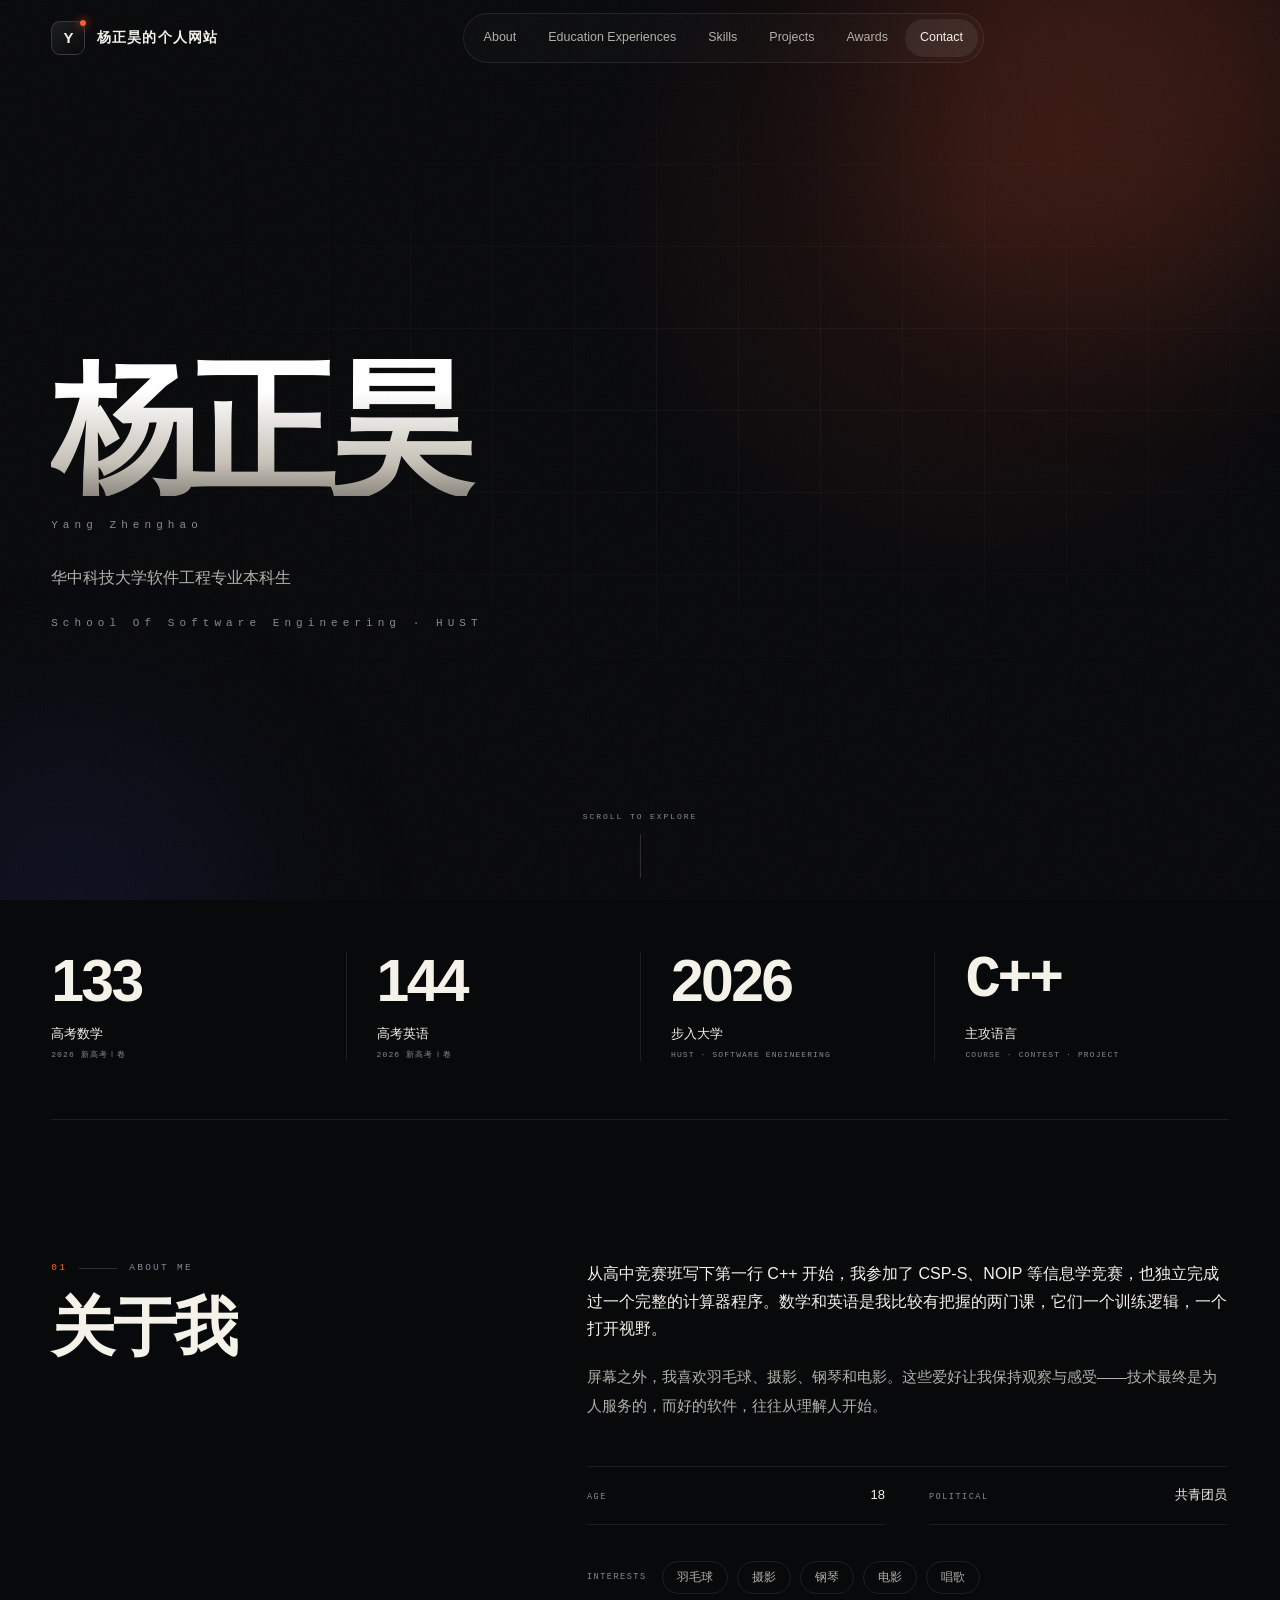
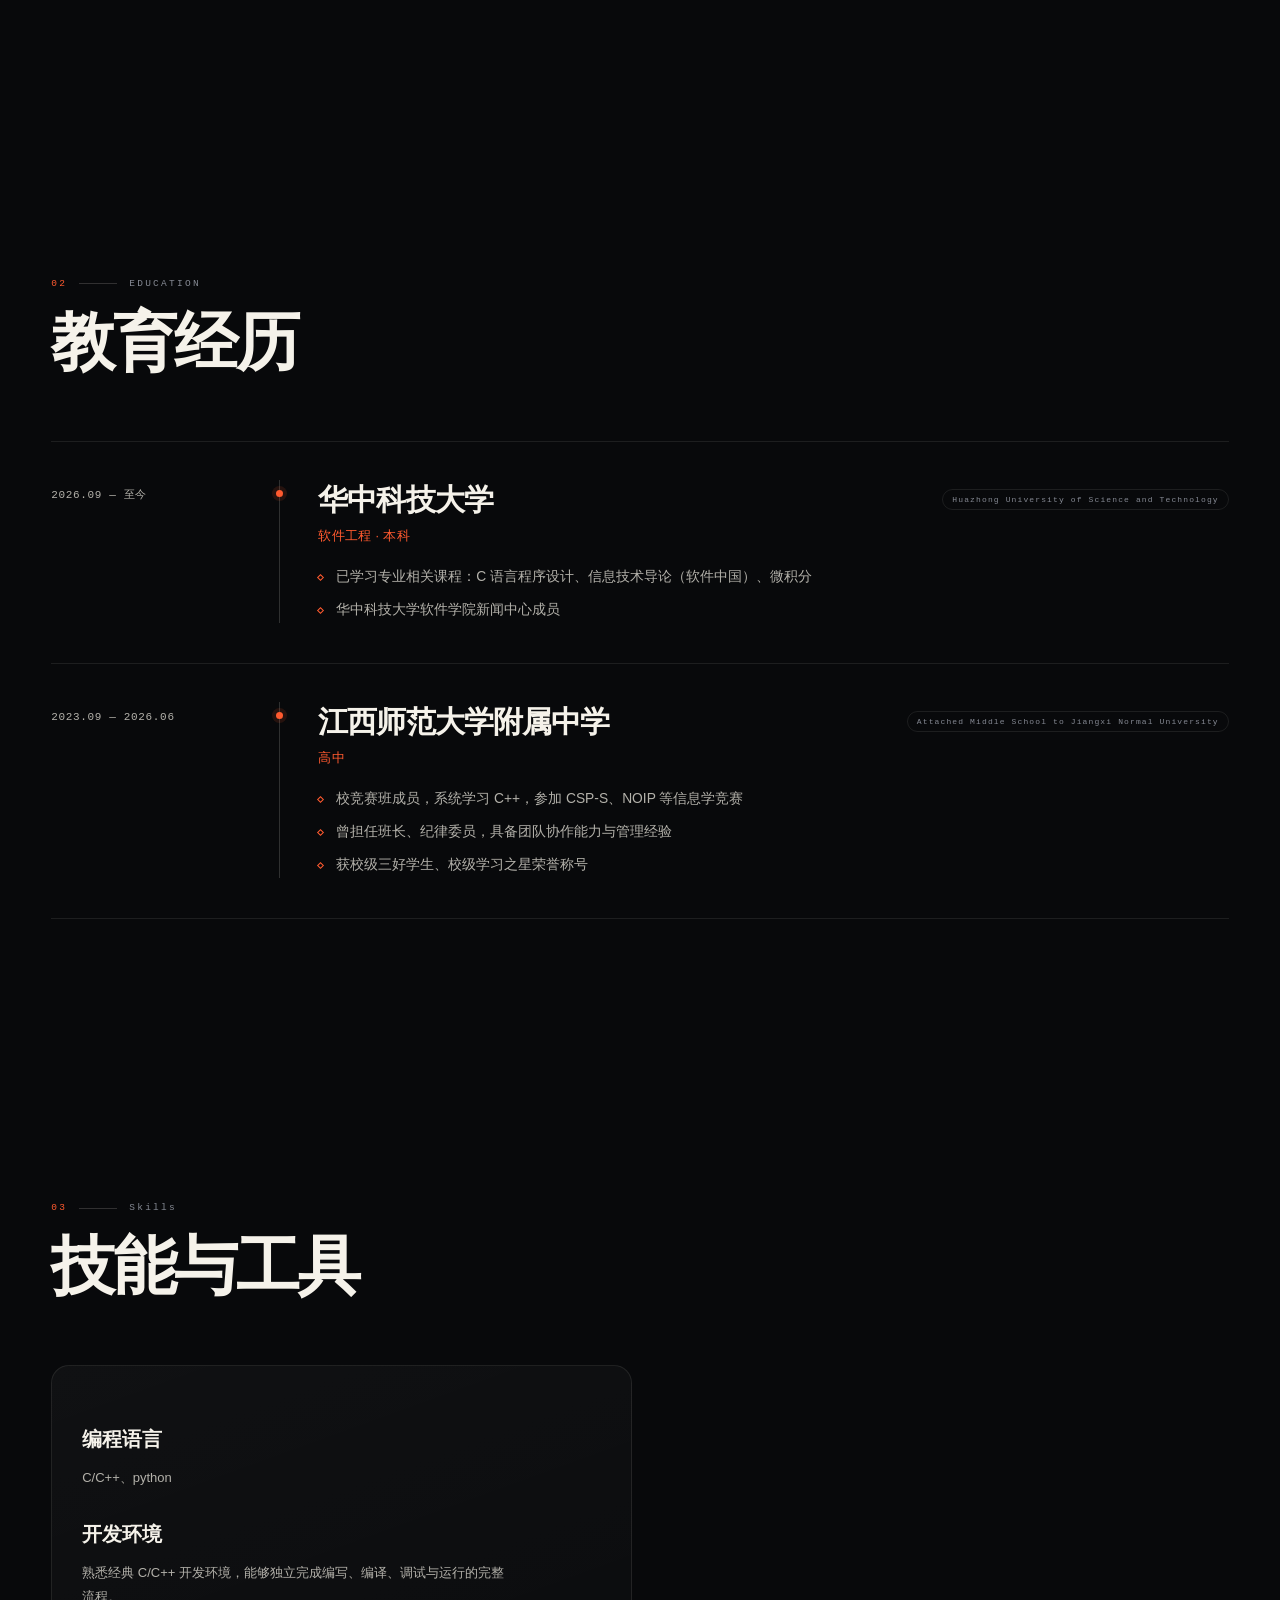
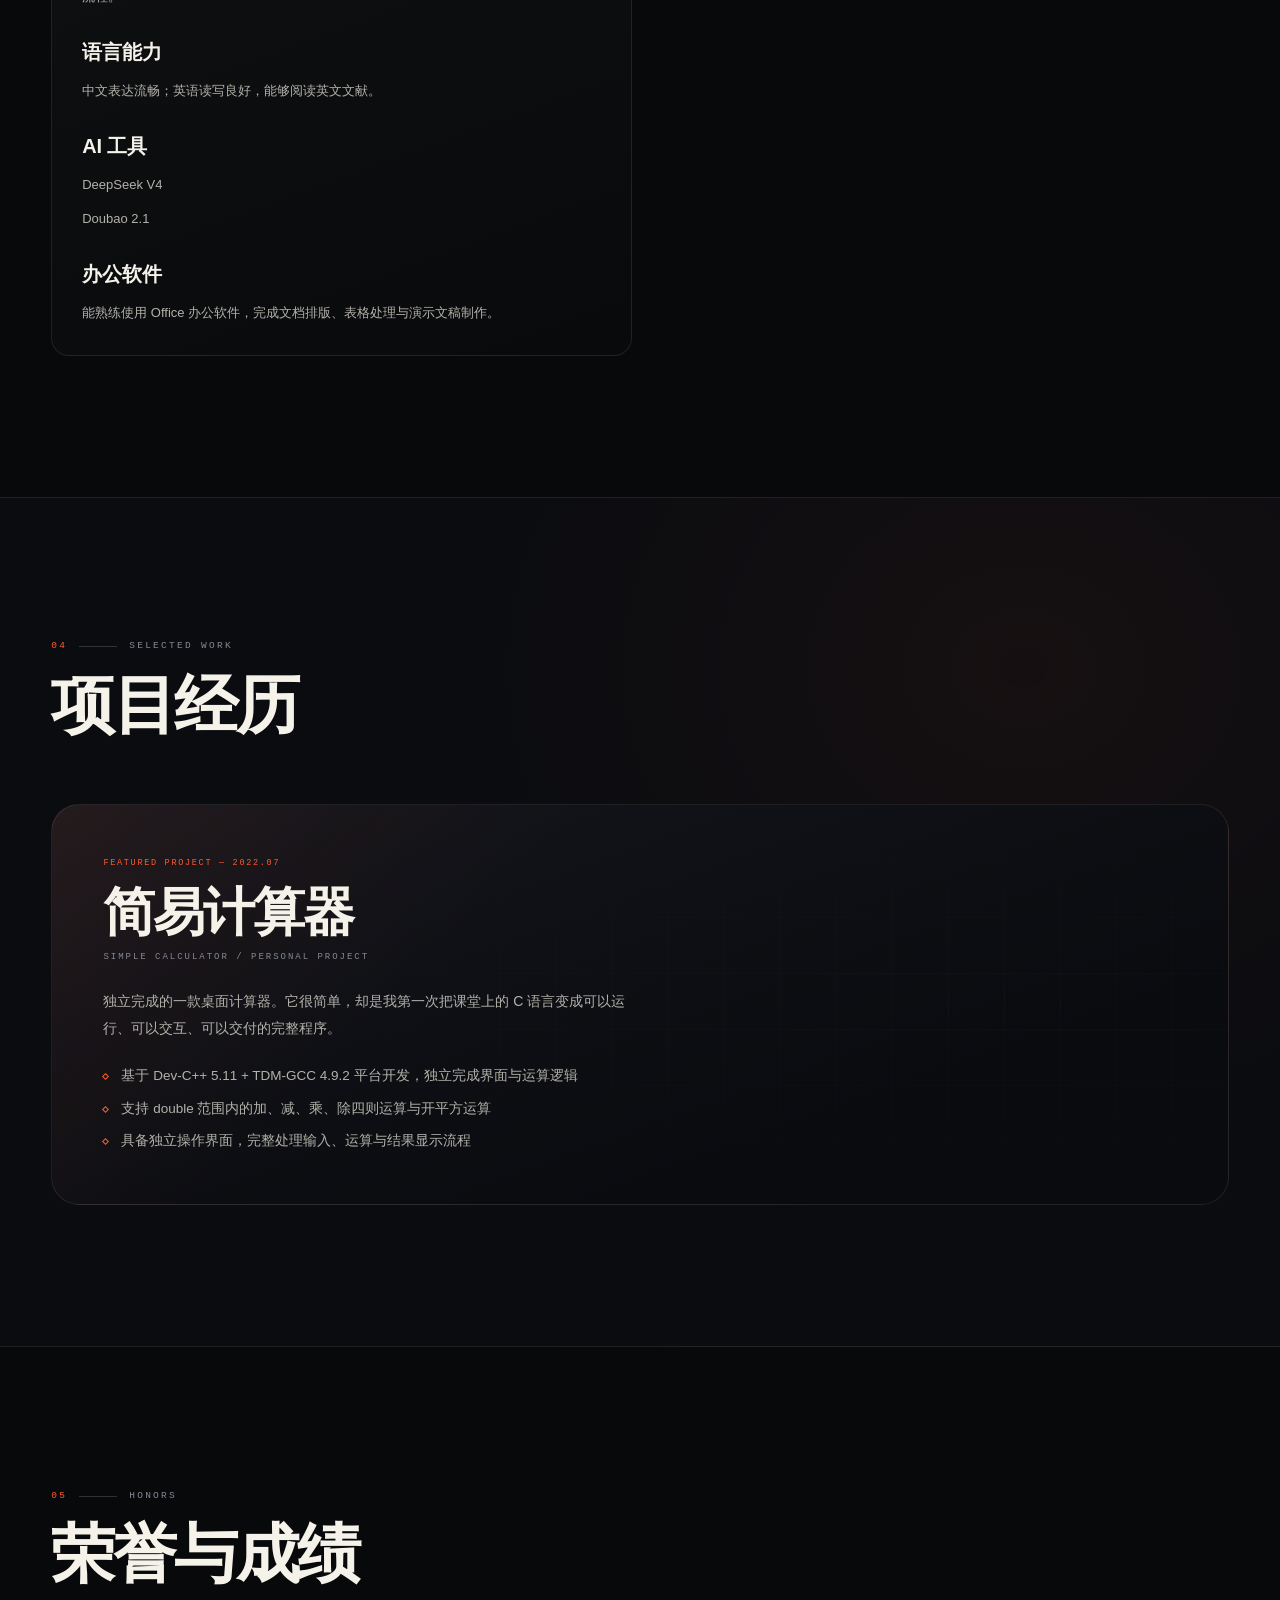
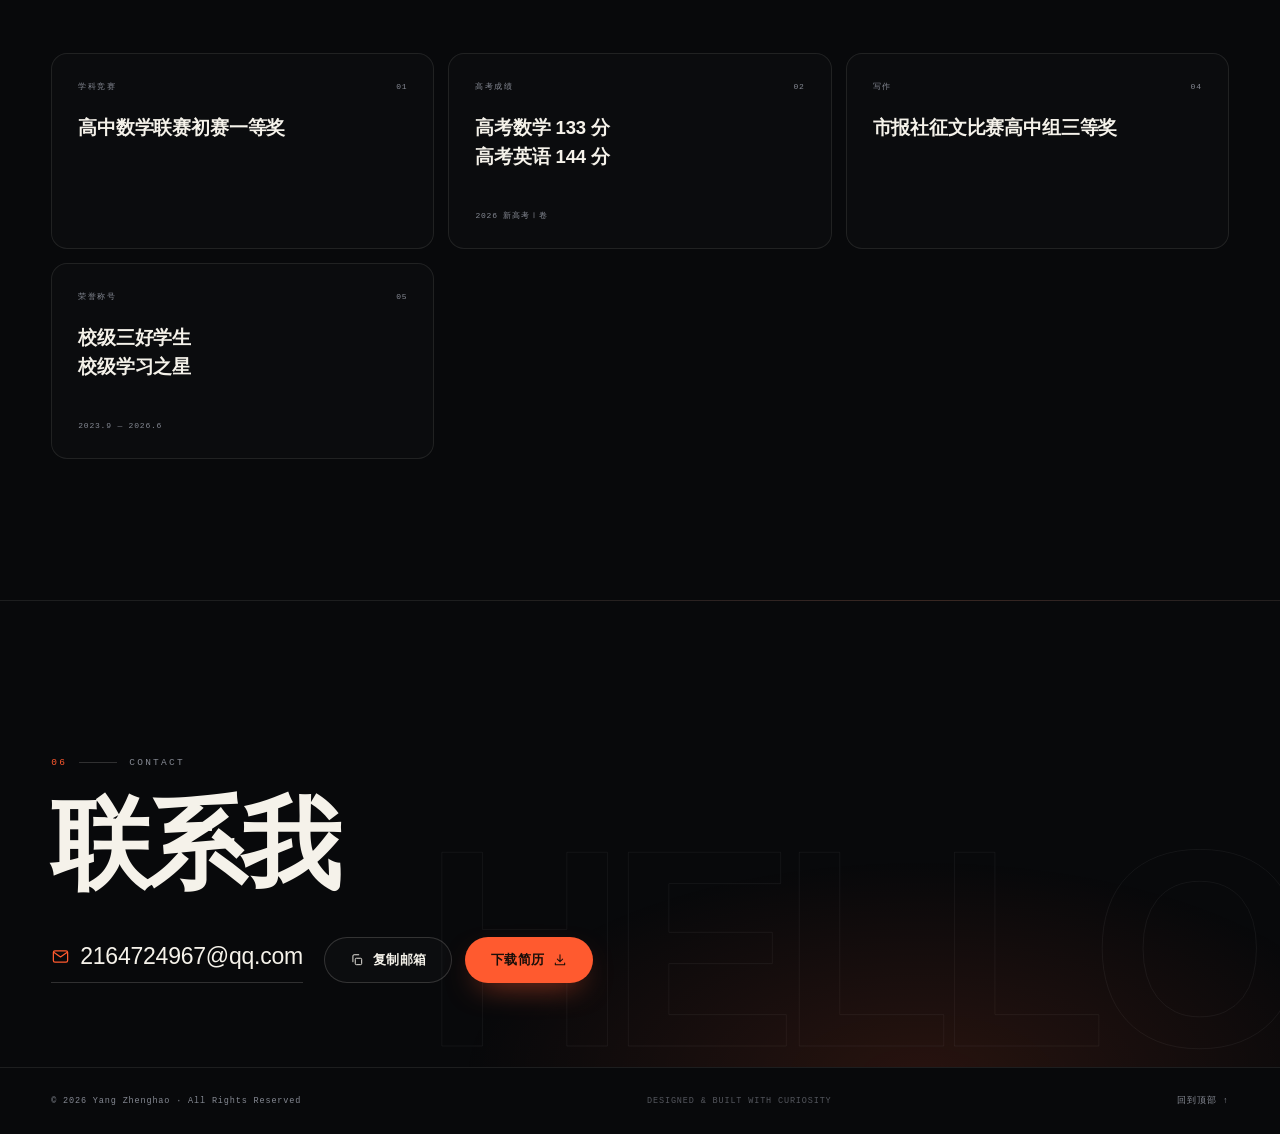
==== commit 44aa4999: "Update index.html" ====
--- a/index.html
+++ b/index.html
@@ -62,10 +62,6 @@
       </nav>
 
       <div class="header-actions">
-        <a class="btn btn--ghost btn--sm" href="assets/resume.pdf" download>
-          <svg viewBox="0 0 24 24" fill="none" stroke="currentColor" stroke-width="1.8" aria-hidden="true"><path d="M12 3v12m0 0 4.5-4.5M12 15l-4.5-4.5M4 17v3h16v-3" stroke-linecap="round" stroke-linejoin="round"/></svg>
-          简历
-        </a>
         <button class="menu-toggle" id="menuToggle" aria-label="打开菜单" aria-expanded="false" aria-controls="mobileMenu">
           <span></span><span></span>
         </button>
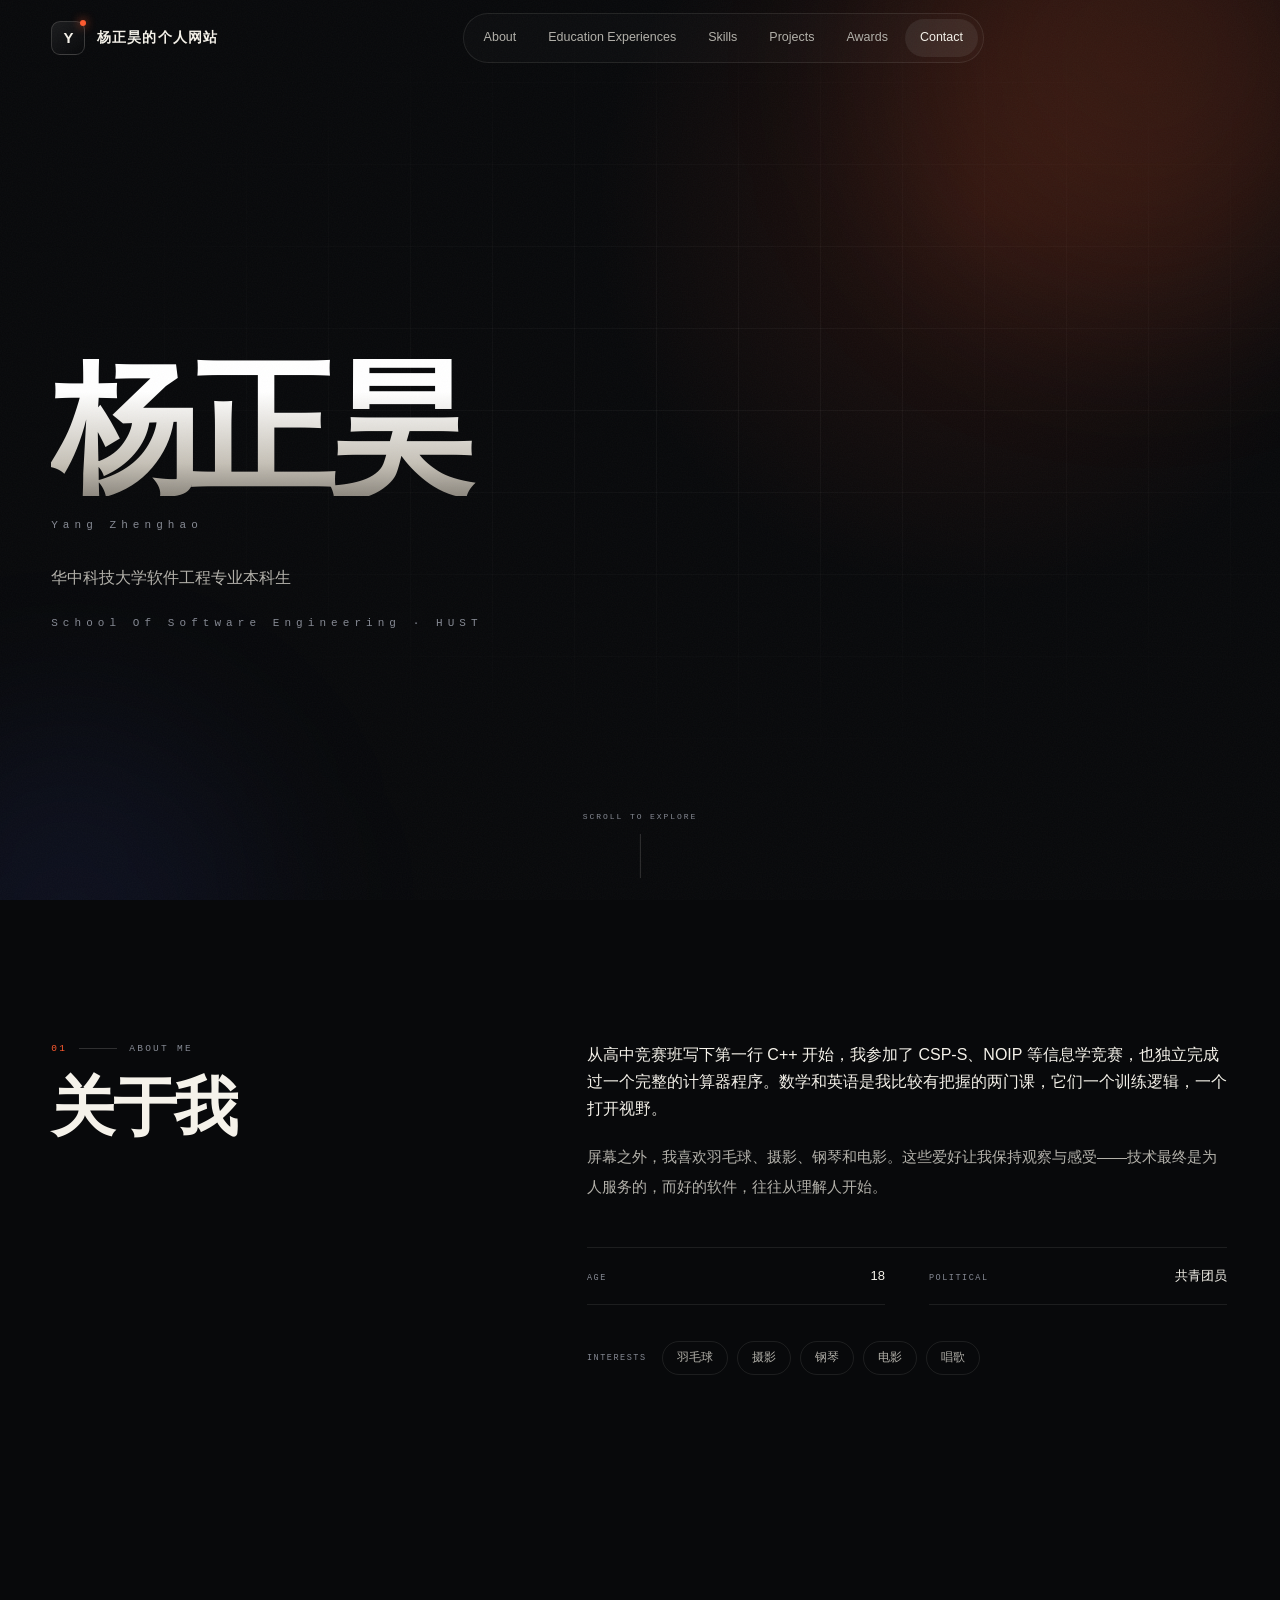
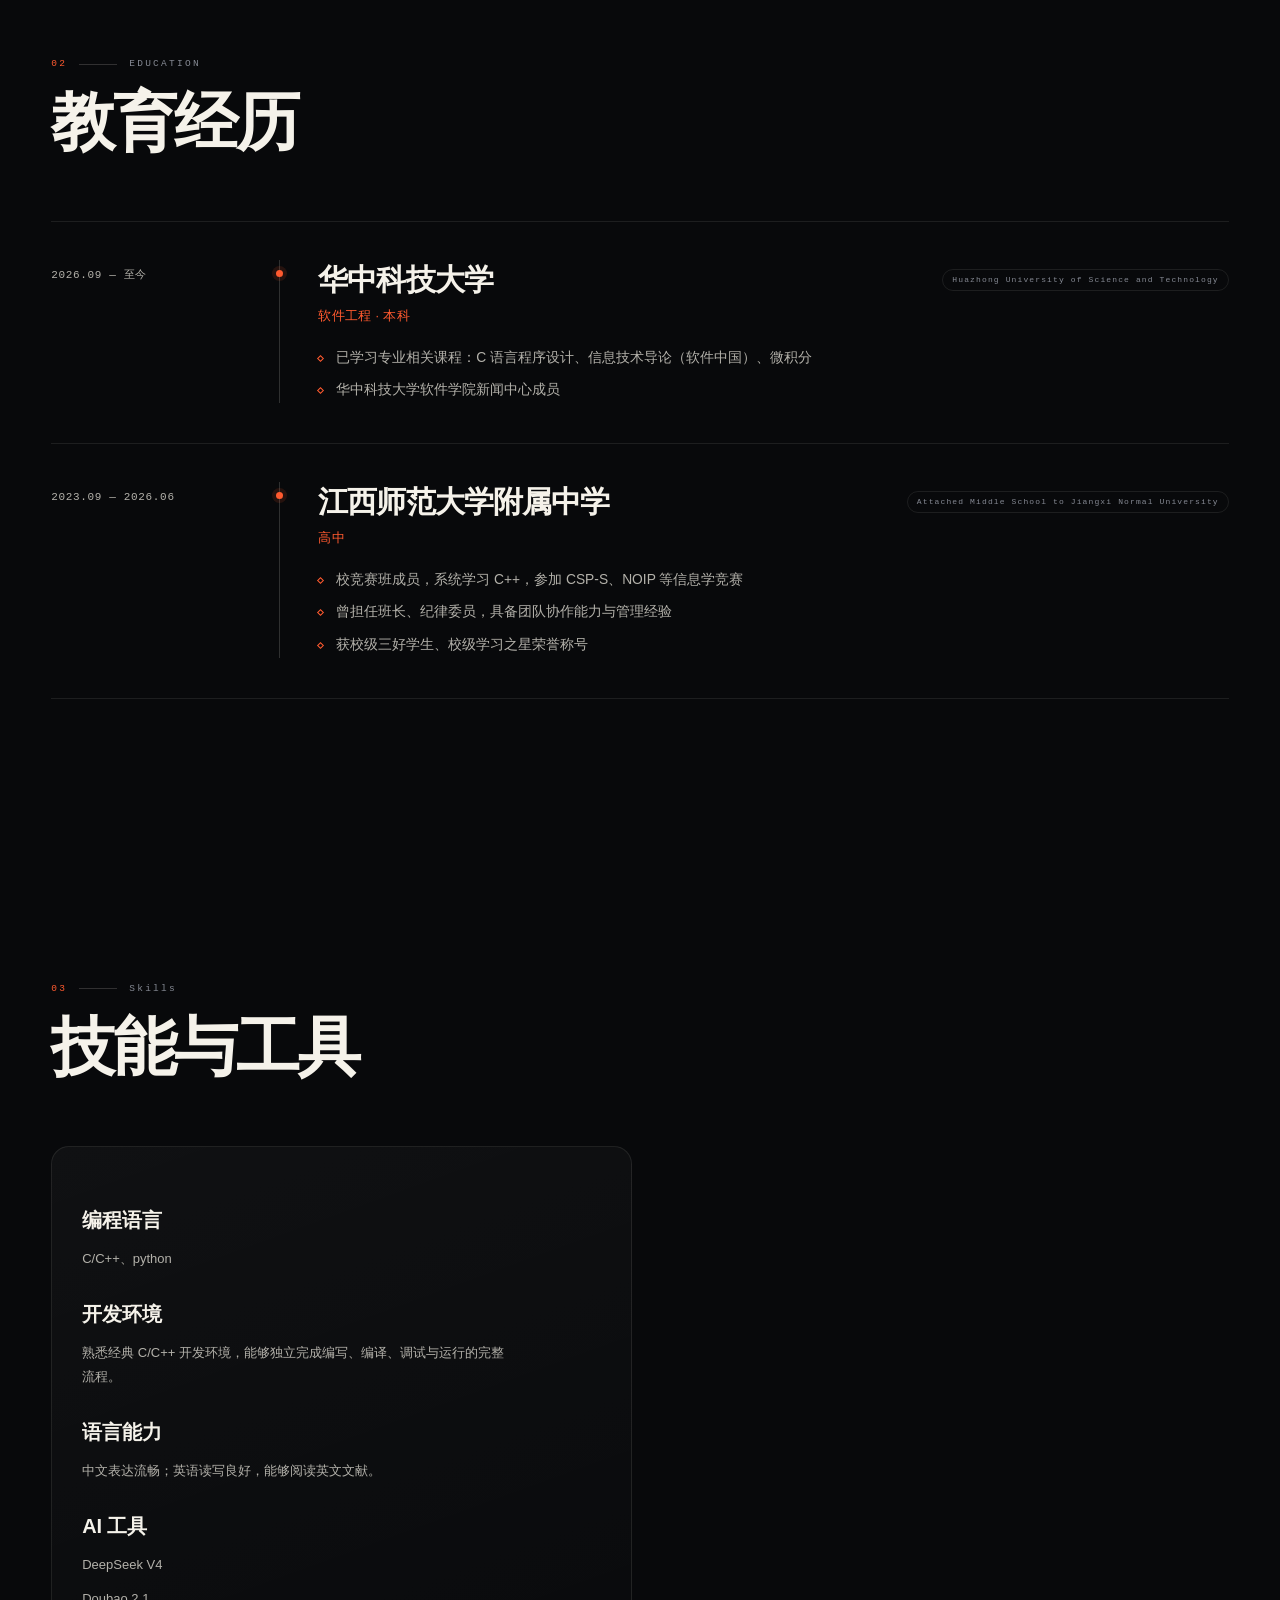
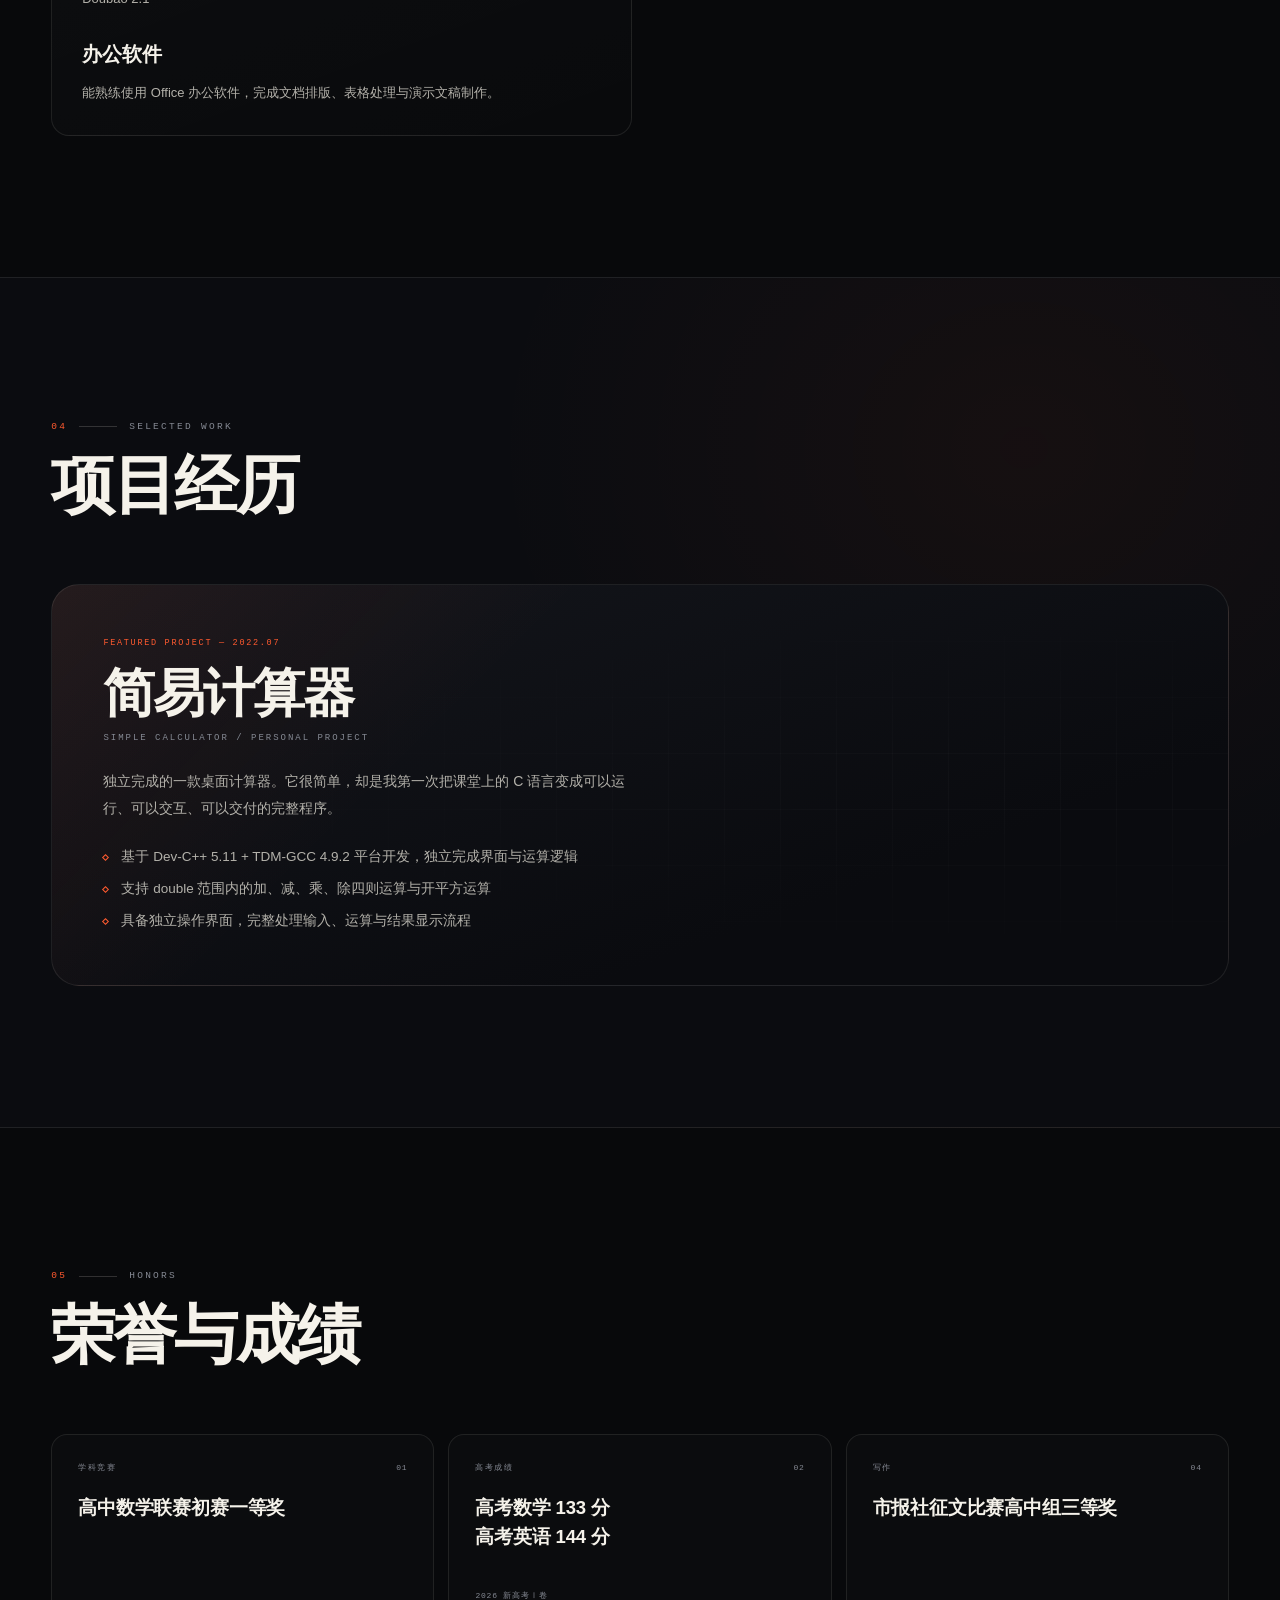
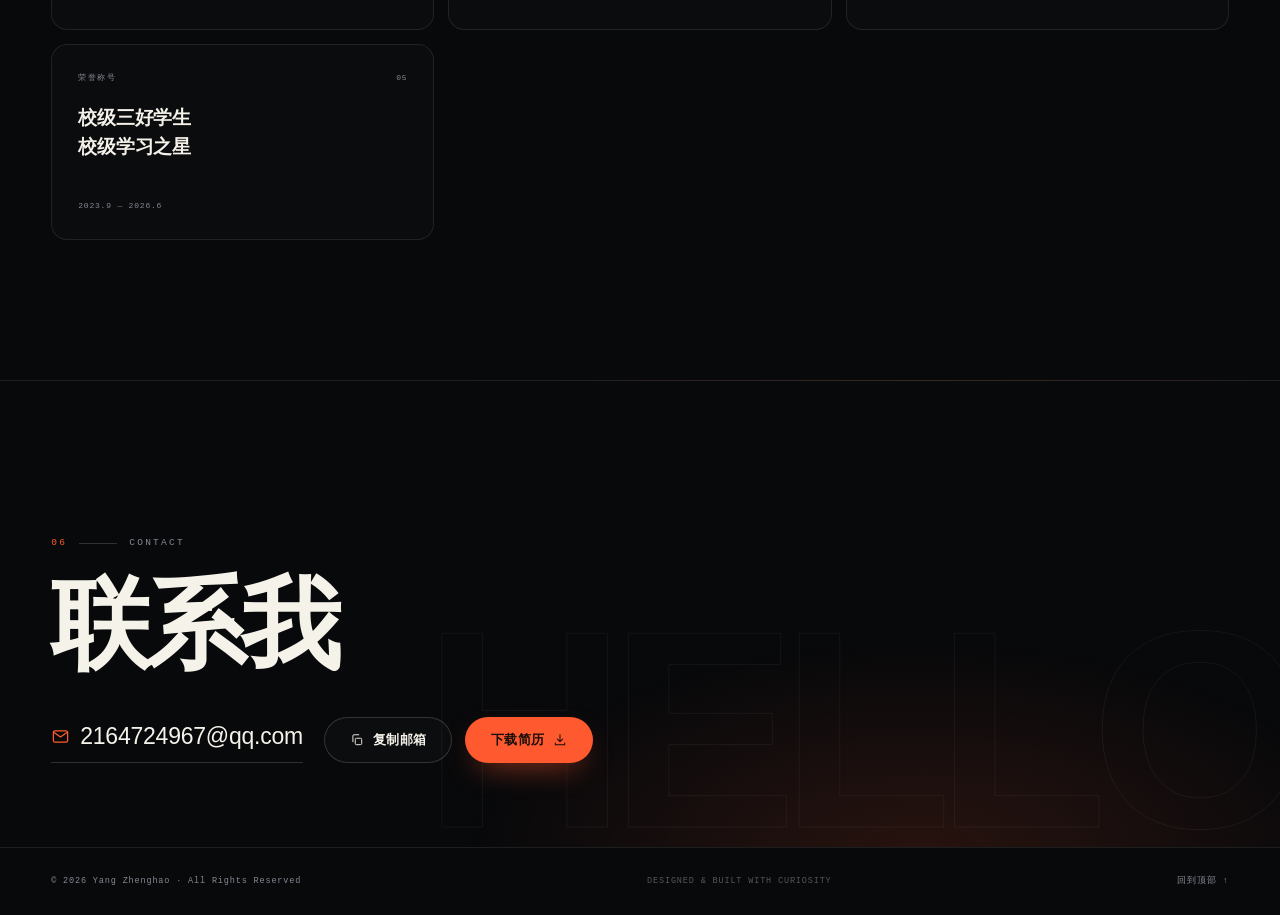
==== commit 0047121a: "Update index.html" ====
--- a/index.html
+++ b/index.html
@@ -116,26 +116,6 @@
       </a>
     </section>
 
-    <!-- STATS -->
-    <section class="container stats" aria-label="关键成绩">
-      <div class="stat reveal">
-        <div class="stat-num"><span data-count="133">0</span></div>
-        <p class="stat-label">高考数学<span>2026 新高考Ⅰ卷</span></p>
-      </div>
-      <div class="stat reveal" style="--d:.08s">
-        <div class="stat-num"><span data-count="144">0</span></div>
-        <p class="stat-label">高考英语<span>2026 新高考Ⅰ卷</span></p>
-      </div>
-      <div class="stat reveal" style="--d:.16s">
-        <div class="stat-num"><span data-count="2026">0</span></div>
-        <p class="stat-label">步入大学<span>HUST · SOFTWARE ENGINEERING</span></p>
-      </div>
-      <div class="stat reveal" style="--d:.24s">
-        <div class="stat-num stat-text">C++</div>
-        <p class="stat-label">主攻语言<span>COURSE · CONTEST · PROJECT</span></p>
-      </div>
-    </section>
-
     <!-- ABOUT -->
     <section class="section about" id="about">
       <div class="container about-grid">
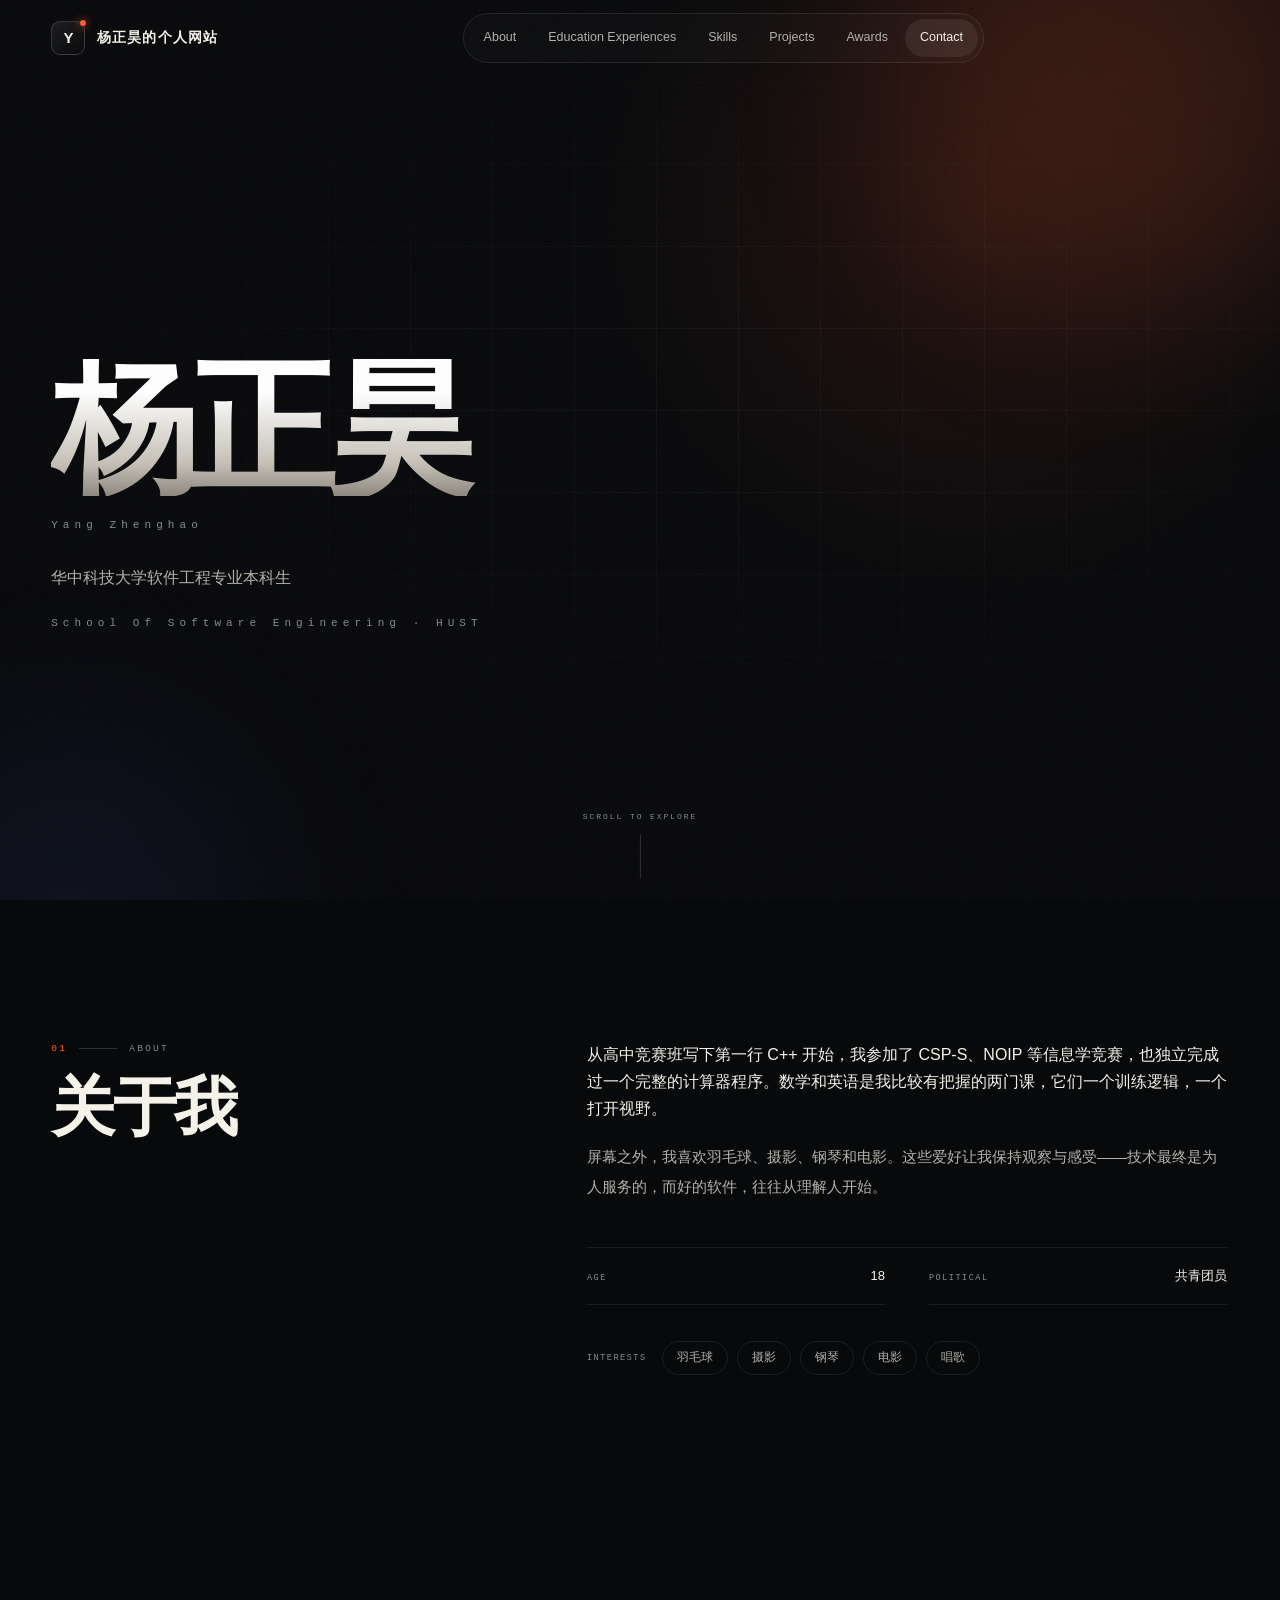
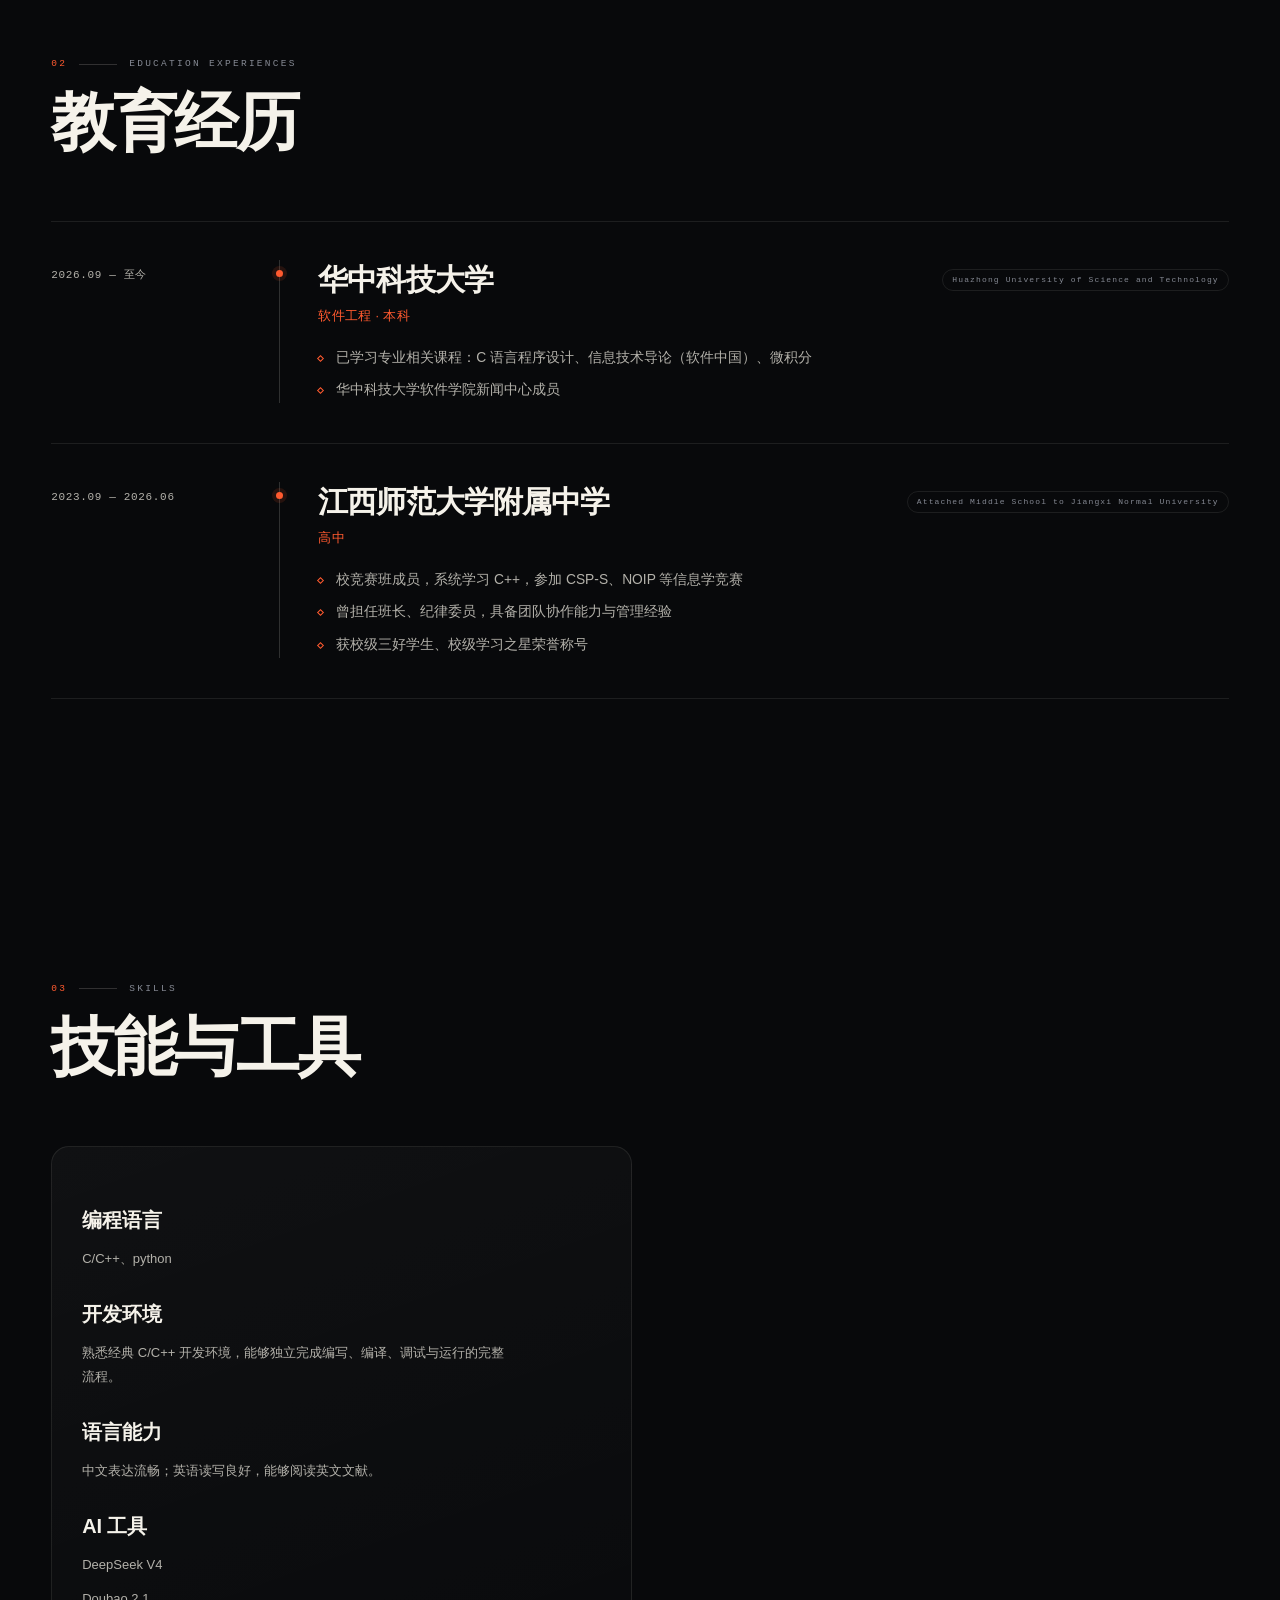
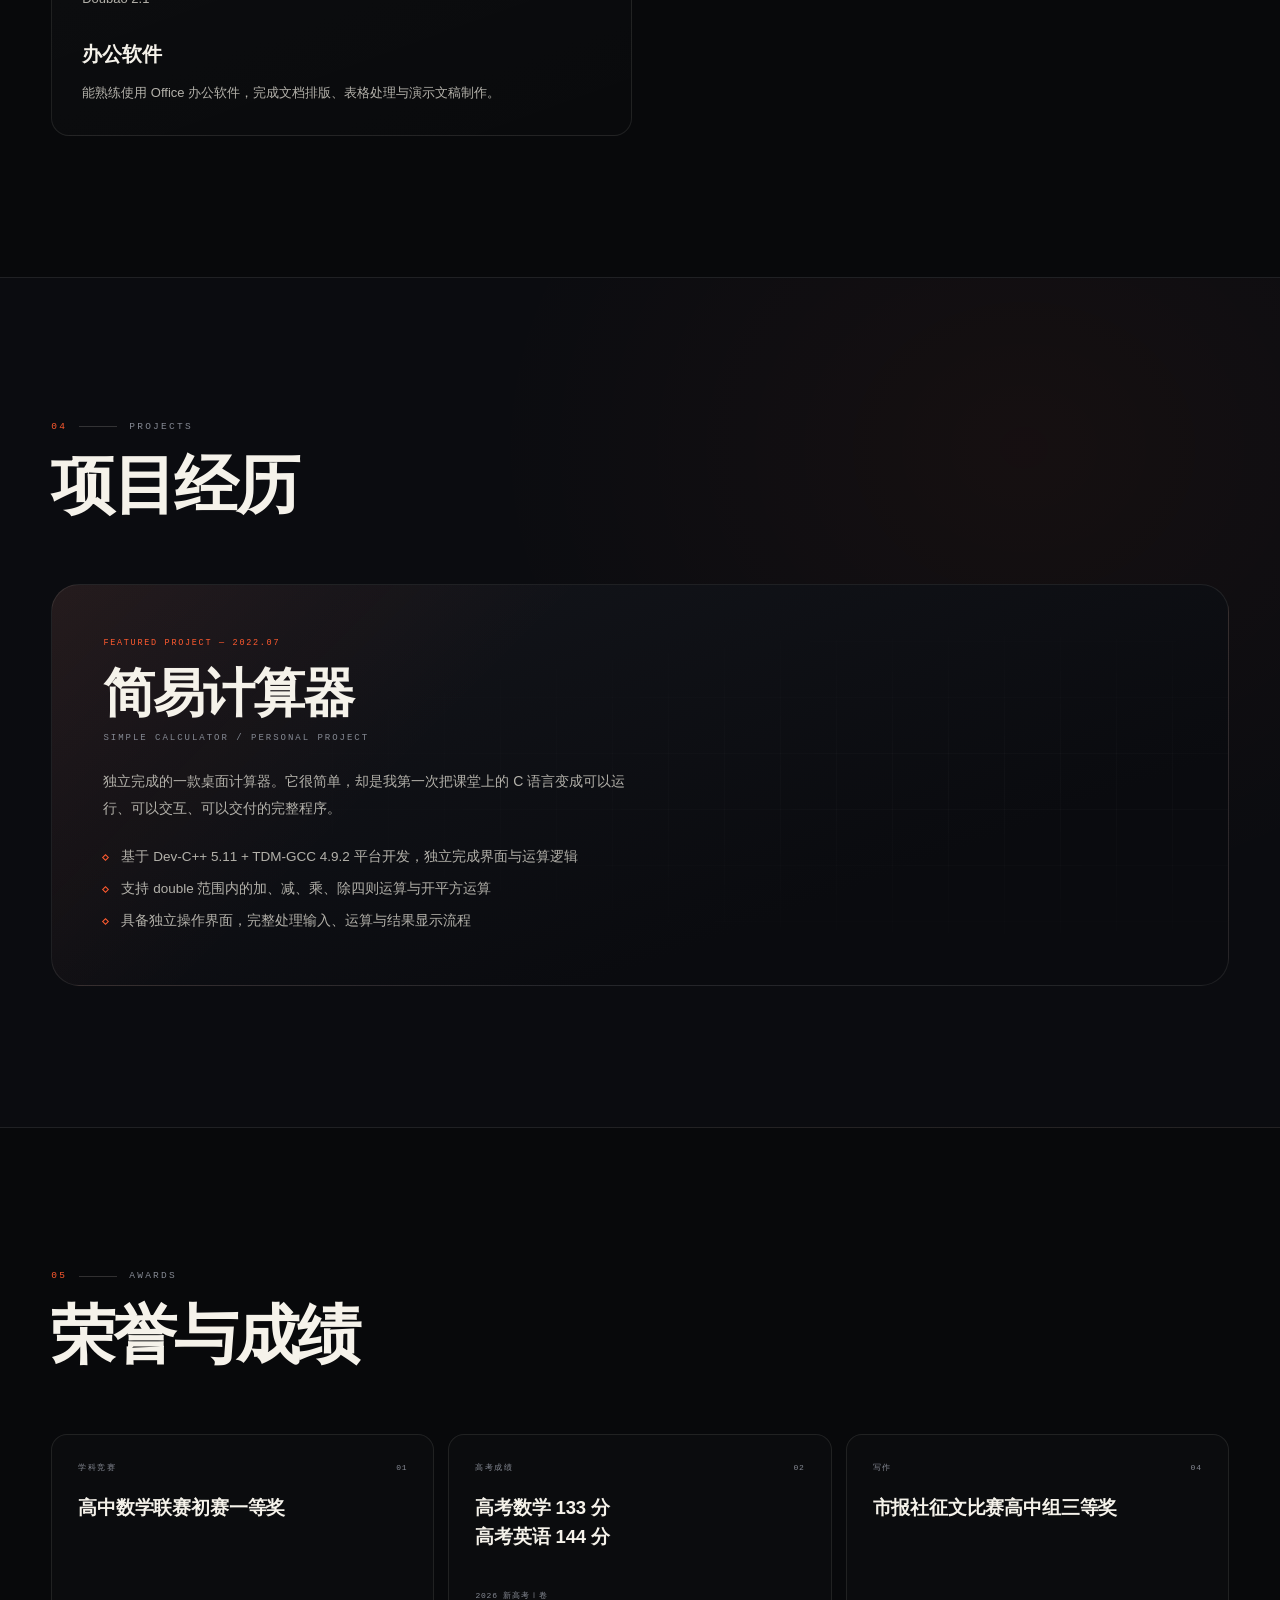
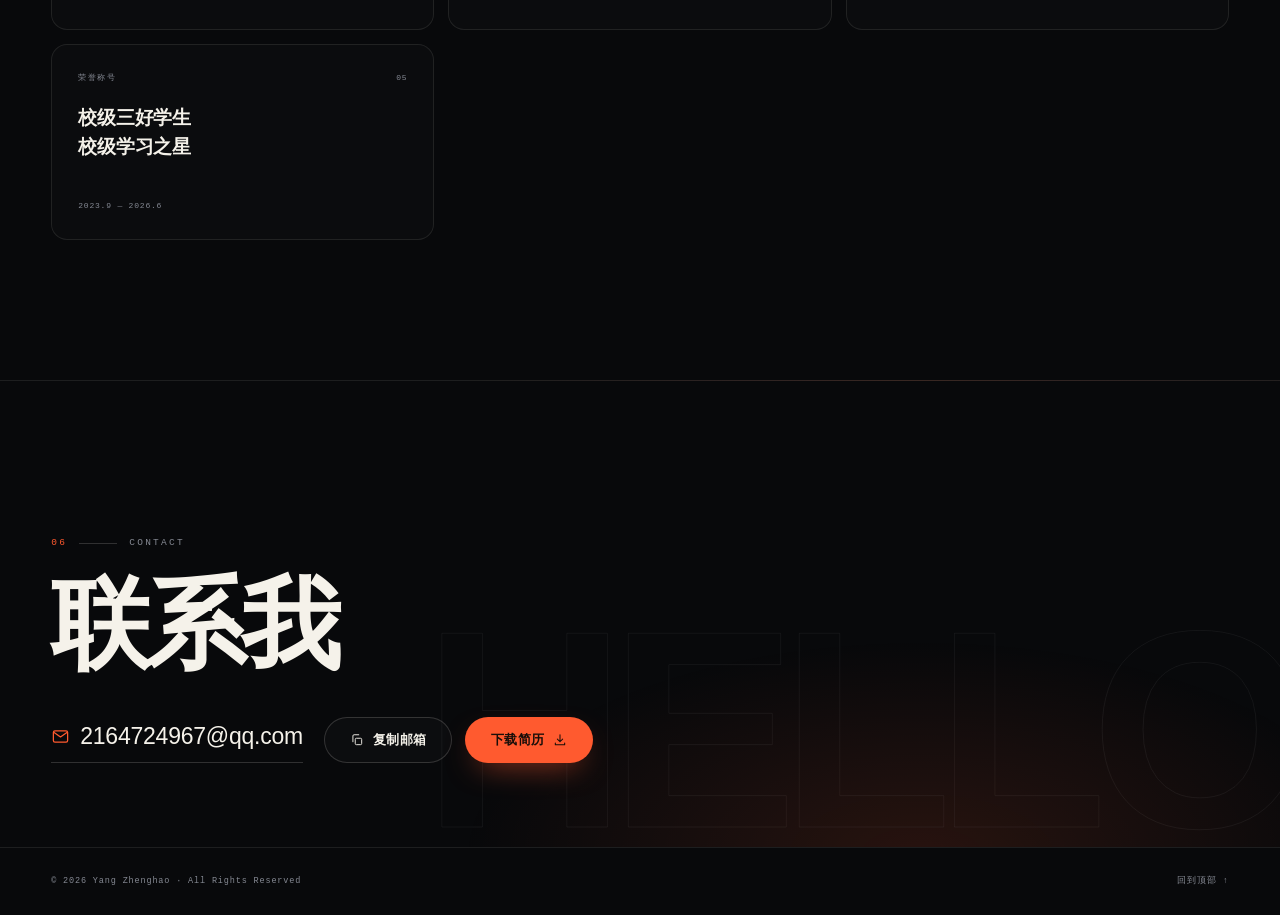
==== commit 04bb353d: "Update index.html" ====
--- a/index.html
+++ b/index.html
@@ -120,7 +120,7 @@
     <section class="section about" id="about">
       <div class="container about-grid">
         <aside class="about-aside reveal">
-          <p class="sec-label"><span class="num">01</span><i aria-hidden="true"></i>ABOUT ME</p>
+          <p class="sec-label"><span class="num">01</span><i aria-hidden="true"></i>ABOUT</p>
           <h2 class="sec-title">关于我</h2>
         </aside>
 
@@ -154,7 +154,7 @@
       <div class="container">
         <div class="section-head reveal">
           <div>
-            <p class="sec-label"><span class="num">02</span><i aria-hidden="true"></i>EDUCATION</p>
+            <p class="sec-label"><span class="num">02</span><i aria-hidden="true"></i>EDUCATION EXPERIENCES</p>
             <h2 class="sec-title">教育经历</h2>
           </div>
         </div>
@@ -174,7 +174,6 @@
                 <li>已学习专业相关课程：C 语言程序设计、<span class="nowrap">信息技术导论</span>（软件中国）、微积分</li>
                 <li>华中科技大学软件学院新闻中心成员</li>
               </ul>
-              
             </div>
           </article>
 
@@ -202,7 +201,7 @@
       <div class="container">
         <div class="section-head reveal">
           <div>
-            <p class="sec-label"><span class="num">03</span><i aria-hidden="true"></i>Skills</p>
+            <p class="sec-label"><span class="num">03</span><i aria-hidden="true"></i>SKILLS</p>
             <h2 class="sec-title">技能与工具</h2>
           </div>
         </div>
@@ -230,7 +229,7 @@
       <div class="container">
         <div class="section-head reveal">
           <div>
-            <p class="sec-label"><span class="num">04</span><i aria-hidden="true"></i>SELECTED WORK</p>
+            <p class="sec-label"><span class="num">04</span><i aria-hidden="true"></i>PROJECTS</p>
             <h2 class="sec-title">项目经历</h2>
           </div>
         </div>
@@ -261,7 +260,7 @@
       <div class="container">
         <div class="section-head reveal">
           <div>
-            <p class="sec-label"><span class="num">05</span><i aria-hidden="true"></i>HONORS</p>
+            <p class="sec-label"><span class="num">05</span><i aria-hidden="true"></i>AWARDS</p>
             <h2 class="sec-title">荣誉与成绩</h2>
           </div>
         </div>
@@ -323,7 +322,6 @@
   <footer class="site-footer">
     <div class="container footer-inner">
       <span>© <span id="year">2026</span> Yang Zhenghao · All Rights Reserved</span>
-      <span class="footer-mid">DESIGNED &amp; BUILT WITH CURIOSITY</span>
       <div class="footer-links">
         <a href="#top">回到顶部 ↑</a>
       </div>
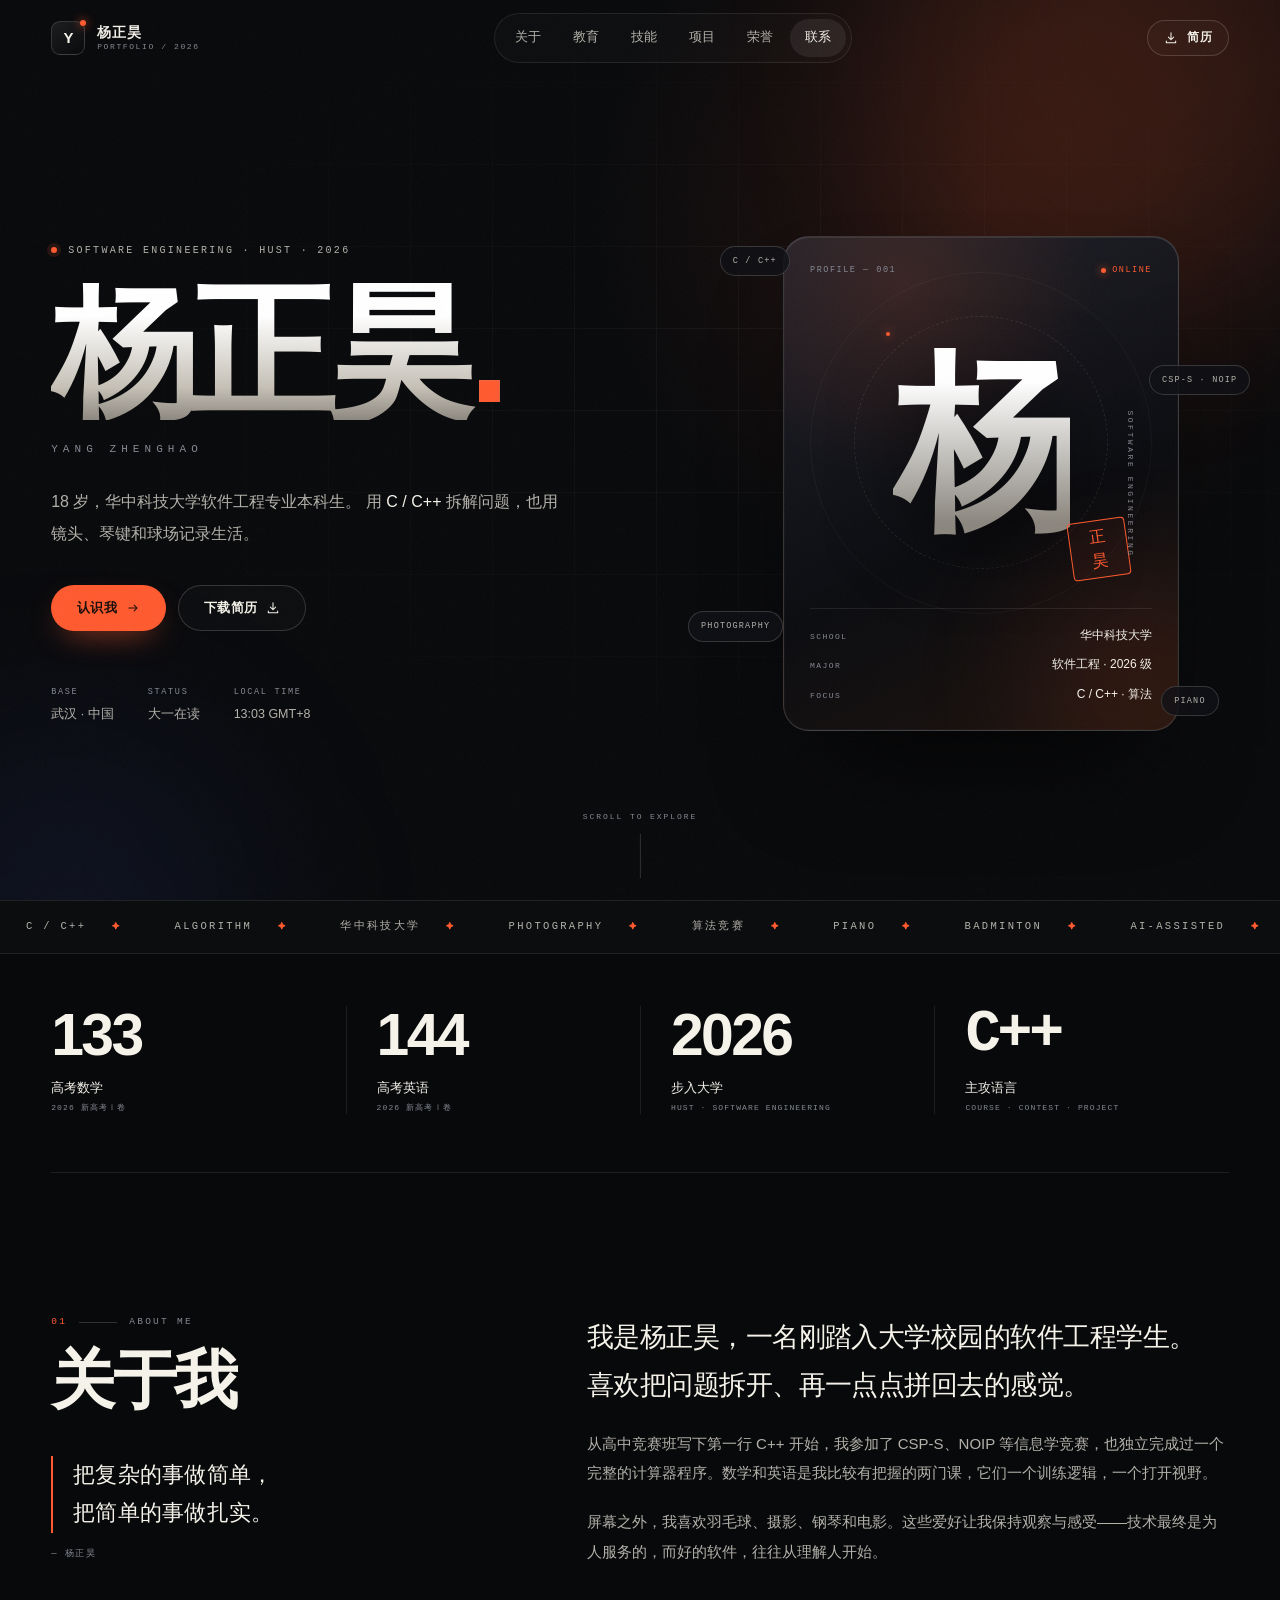
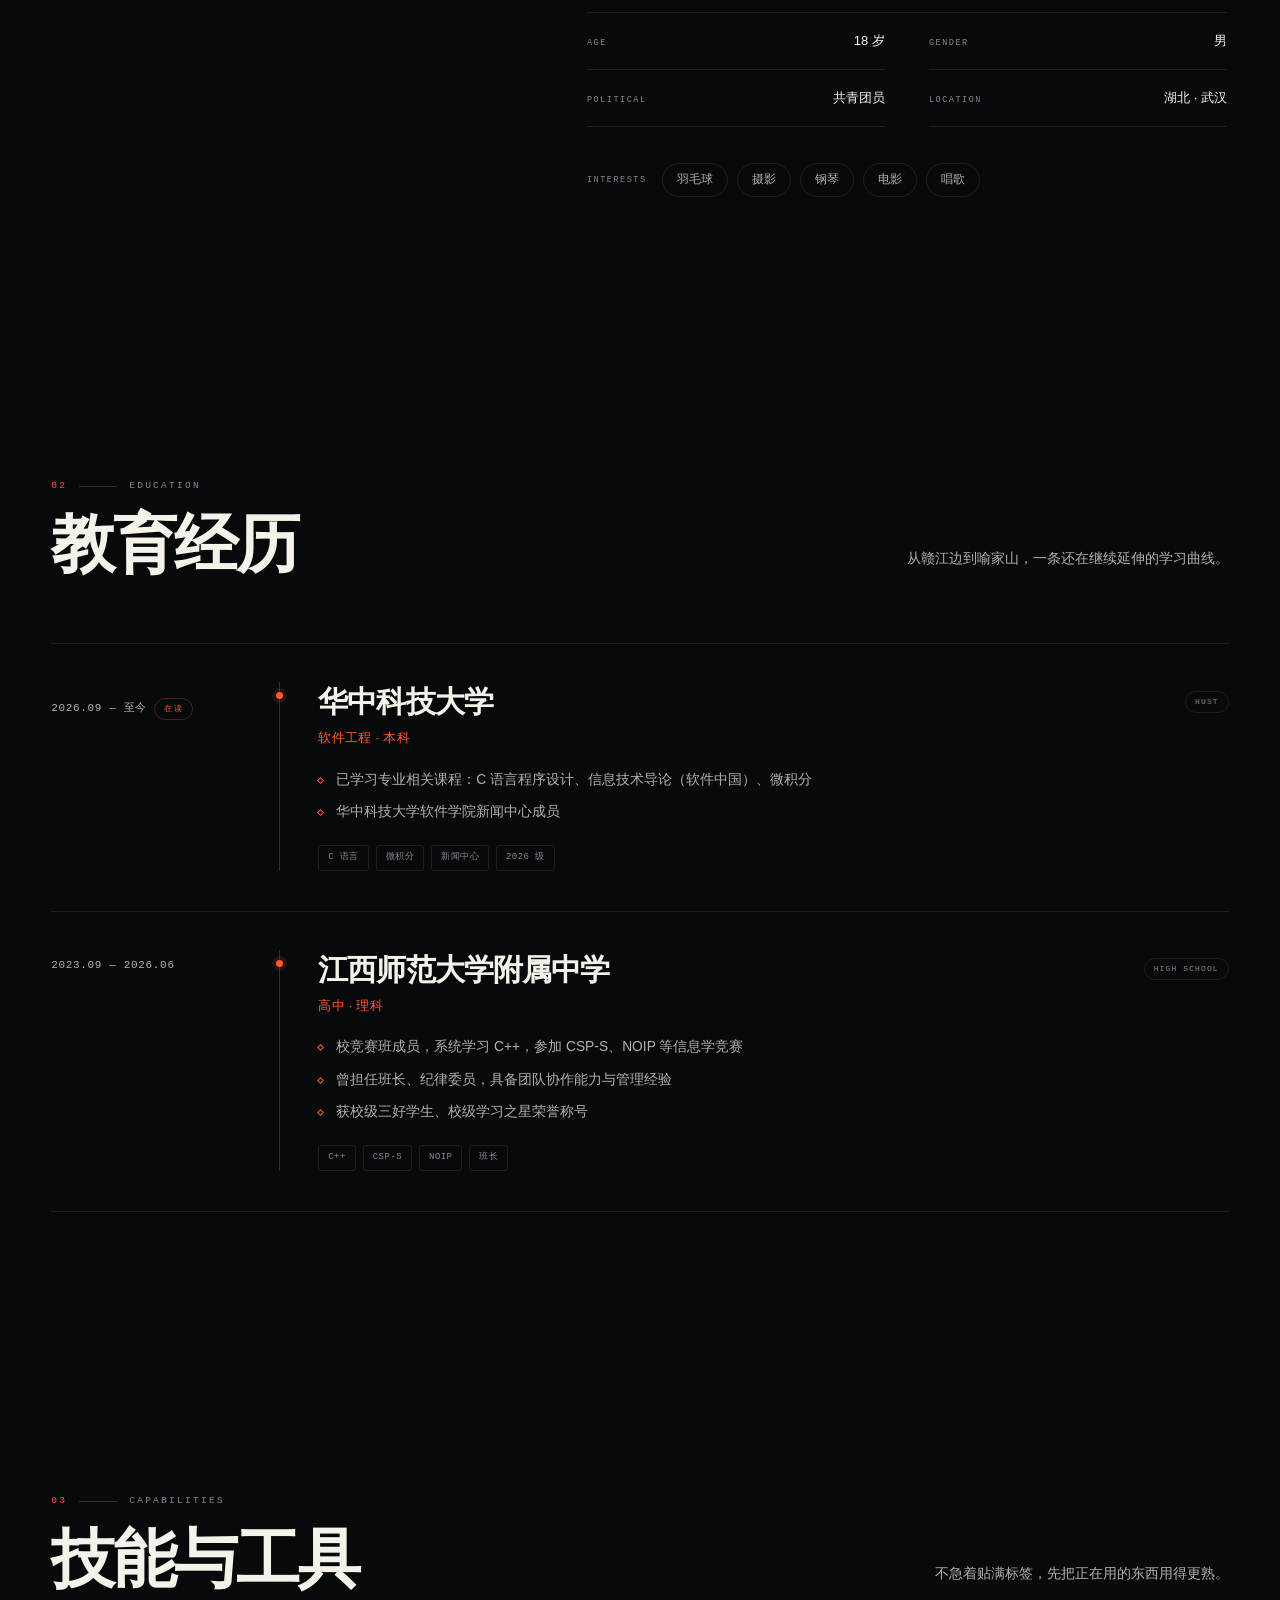
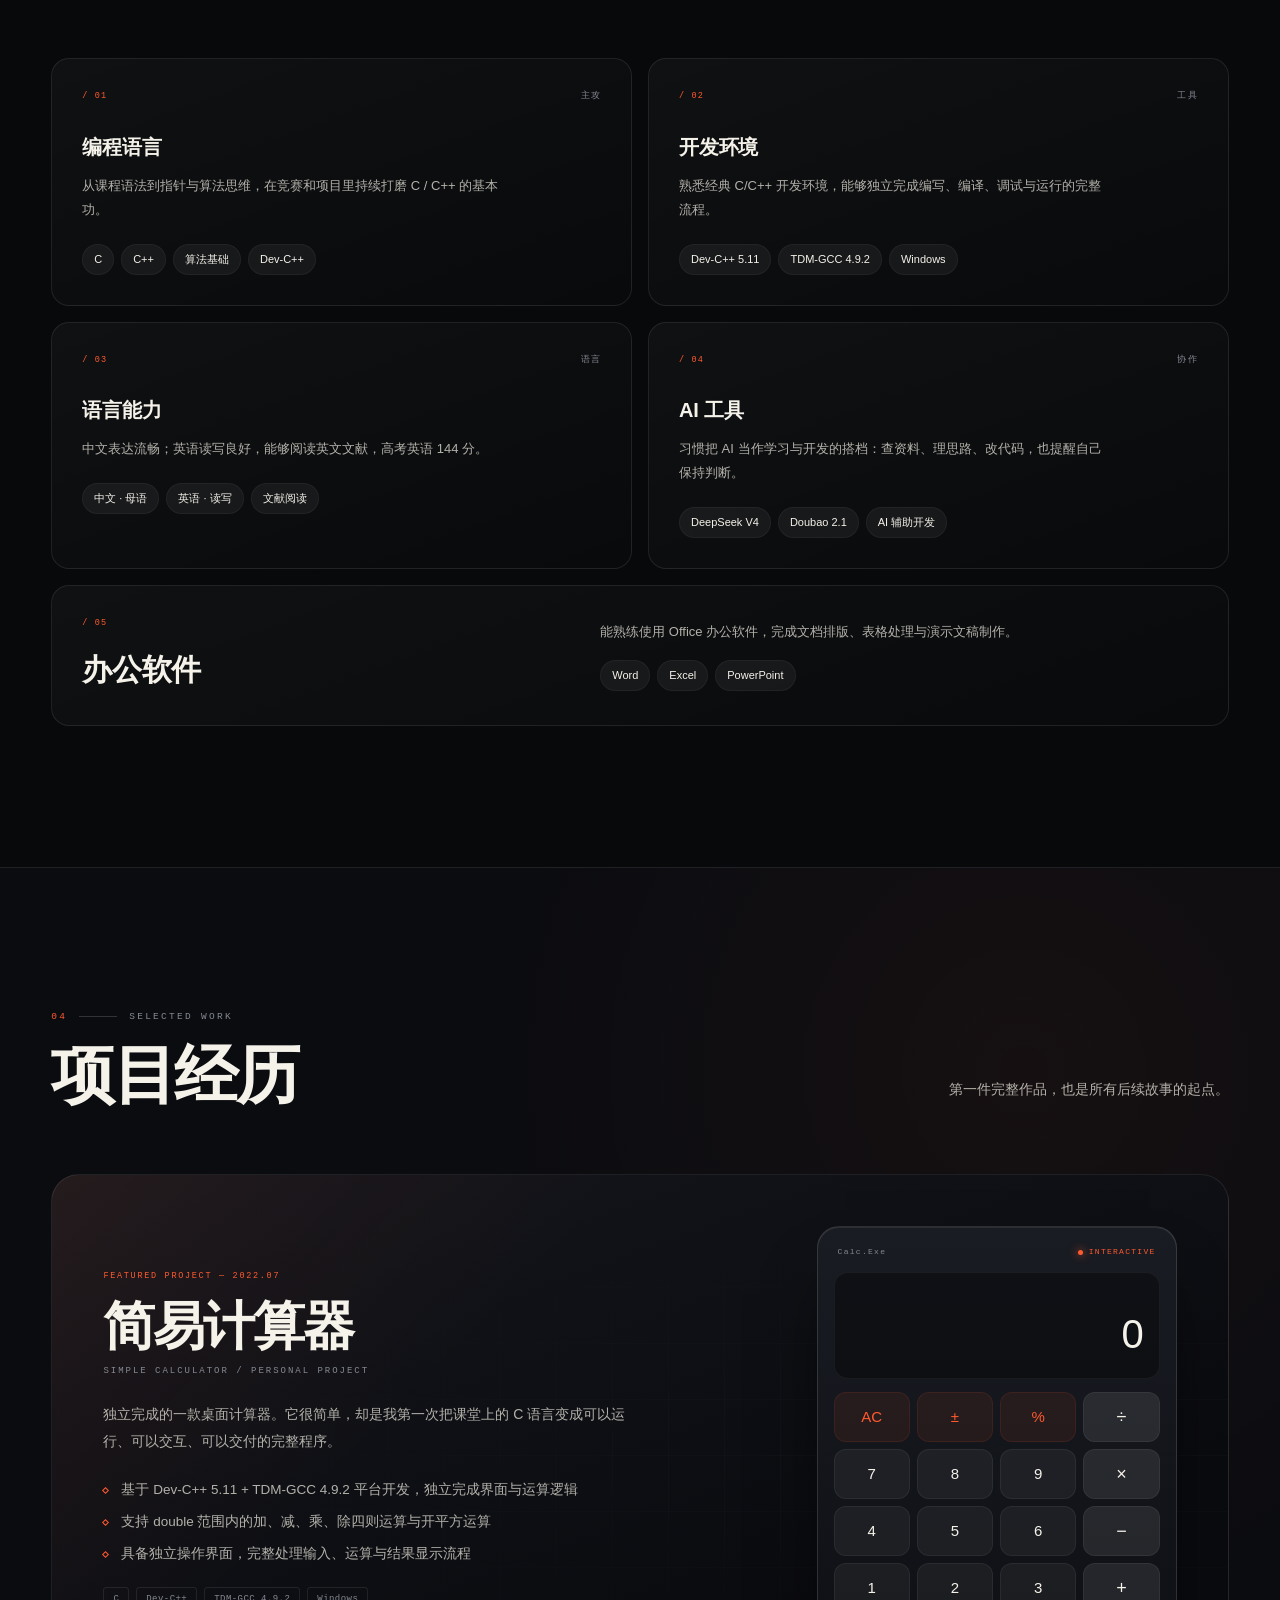
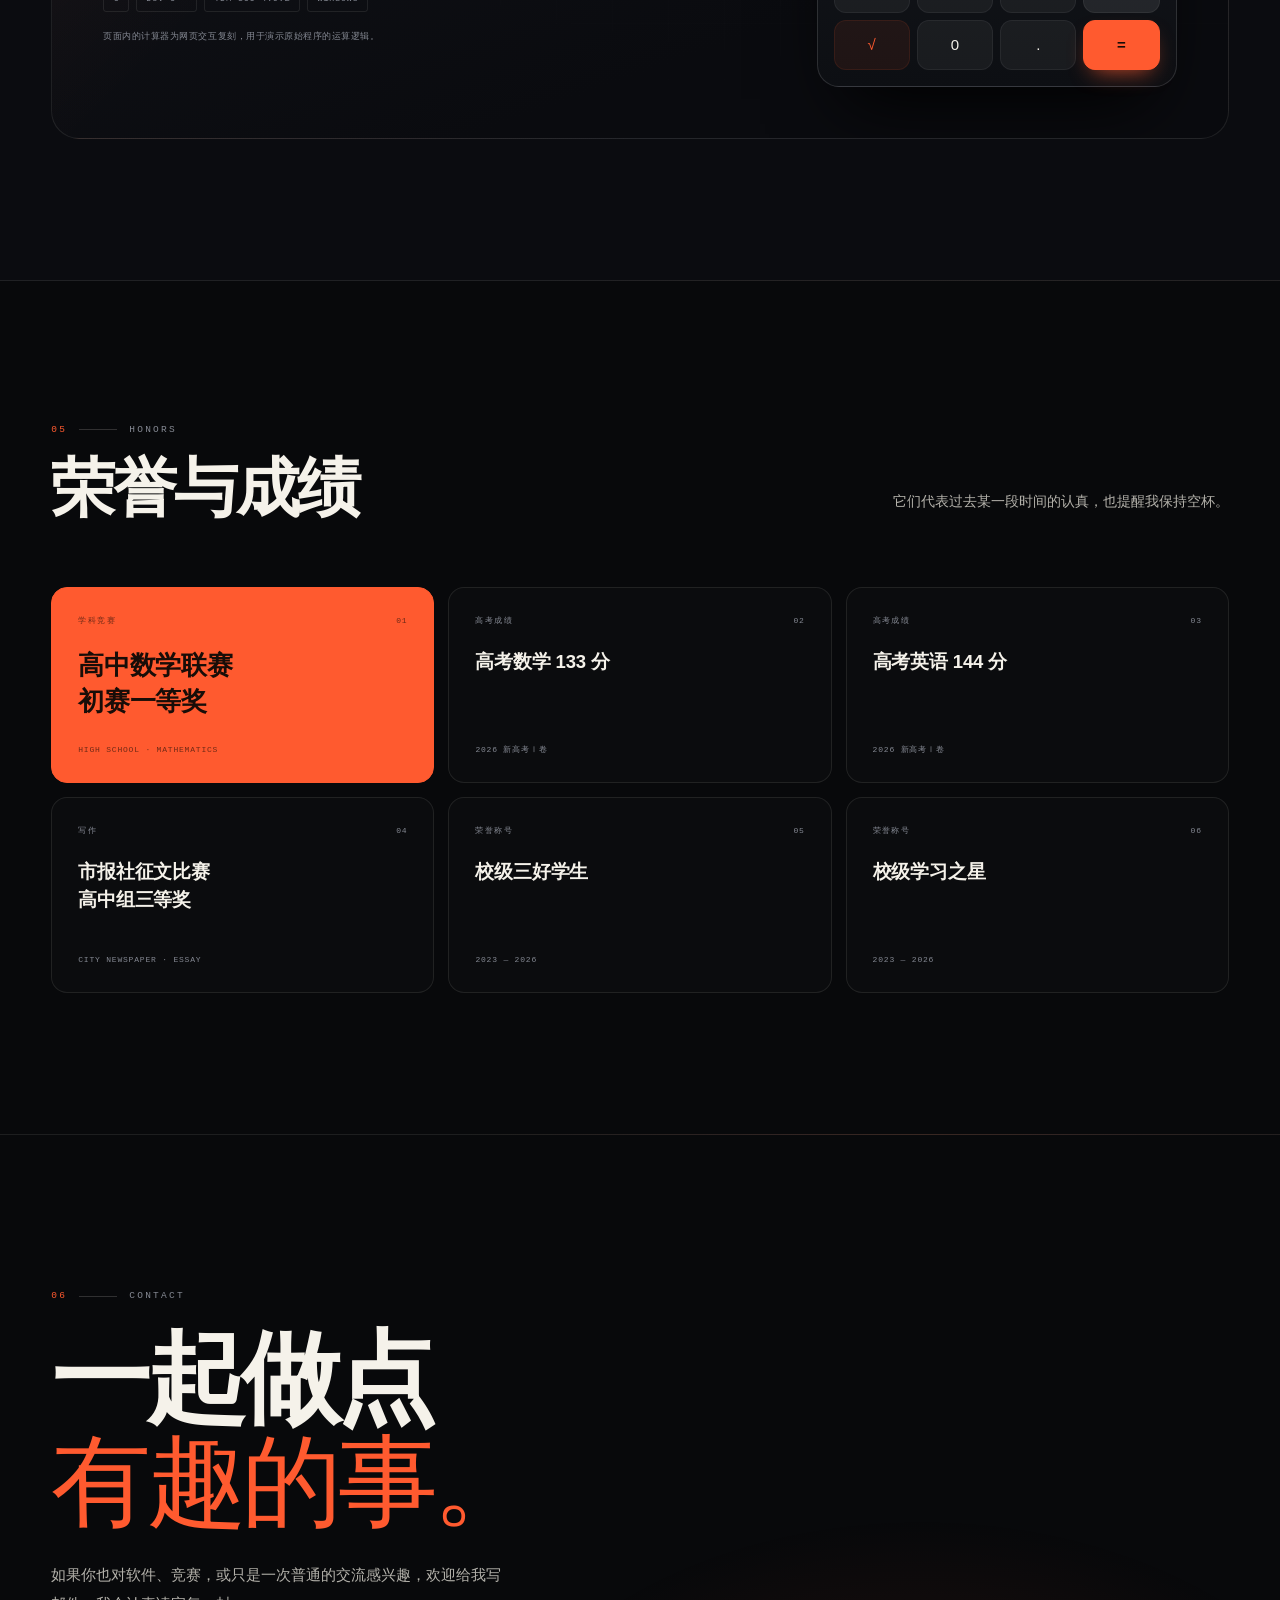
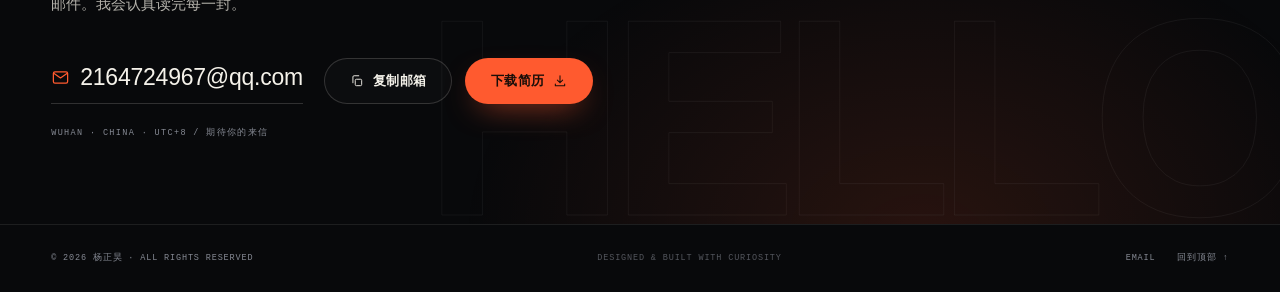
==== commit 743bec0d: "Add files via upload" ====
--- a/index.html
+++ b/index.html
@@ -3,17 +3,18 @@
 <head>
   <meta charset="UTF-8">
   <meta name="viewport" content="width=device-width, initial-scale=1.0">
-  <meta name="theme-color" content="#08090b">
+  <meta name="theme-color" content="#f6faf3">
+  <meta name="color-scheme" content="light">
   <title>杨正昊 | 软件工程 · 华中科技大学</title>
-  <meta name="description" content="杨正昊的个人网站。华中科技大学软件工程专业 2026 级本科生">
+  <meta name="description" content="杨正昊的个人网站。华中科技大学软件工程 2026 级本科生，C/C++ 学习者，摄影、钢琴与羽毛球爱好者。">
   <meta name="author" content="杨正昊">
   <meta property="og:type" content="website">
   <meta property="og:title" content="杨正昊 | 软件工程 · 华中科技大学">
-  <meta property="og:description" content="华中科技大学软件工程 2026 级本科生">
+  <meta property="og:description" content="写代码，也记录生活。华中科技大学软件工程 2026 级本科生。">
   <meta property="og:image" content="assets/og-cover.png">
   <meta property="og:locale" content="zh_CN">
   <meta name="twitter:card" content="summary_large_image">
-  <link rel="icon" href="/favicon.svg" type="image/svg+xml">
+  <link rel="icon" href="assets/favicon.svg" type="image/svg+xml">
   <link rel="apple-touch-icon" href="assets/apple-touch-icon.png">
   <link rel="manifest" href="site.webmanifest">
   <link rel="stylesheet" href="assets/css/style.css">
@@ -32,7 +33,7 @@
         "@type": "HighSchool",
         "name": "江西师范大学附属中学"
       },
-      "knowsAbout": ["C/C++", "算法", "软件工程"],
+      "knowsAbout": ["C", "C++", "算法", "软件工程"],
       "nationality": "CN"
     }
   </script>
@@ -48,20 +49,25 @@
       <a class="logo" href="#top" aria-label="杨正昊 · 返回顶部">
         <span class="logo-mark" aria-hidden="true">Y</span>
         <span class="logo-text">
-          <span class="logo-name">杨正昊的个人网站</span>
+          <span class="logo-name">杨正昊</span>
+          <span class="logo-sub">PORTFOLIO / 2026</span>
         </span>
       </a>
 
       <nav class="nav" aria-label="主导航">
-        <a href="#about">About</a>
-        <a href="#education">Education Experiences</a>
-        <a href="#skills">Skills</a>
-        <a href="#work">Projects</a>
-        <a href="#honors">Awards</a>
-        <a href="#contact">Contact</a>
+        <a href="#about">关于</a>
+        <a href="#education">教育</a>
+        <a href="#skills">技能</a>
+        <a href="#work">项目</a>
+        <a href="#honors">荣誉</a>
+        <a href="#contact">联系</a>
       </nav>
 
       <div class="header-actions">
+        <a class="btn btn--ghost btn--sm" href="assets/resume.pdf" download>
+          <svg viewBox="0 0 24 24" fill="none" stroke="currentColor" stroke-width="1.8" aria-hidden="true"><path d="M12 3v12m0 0 4.5-4.5M12 15l-4.5-4.5M4 17v3h16v-3" stroke-linecap="round" stroke-linejoin="round"/></svg>
+          简历
+        </a>
         <button class="menu-toggle" id="menuToggle" aria-label="打开菜单" aria-expanded="false" aria-controls="mobileMenu">
           <span></span><span></span>
         </button>
@@ -71,15 +77,16 @@
 
   <div class="mobile-menu" id="mobileMenu" aria-hidden="true">
     <nav class="mobile-nav" aria-label="移动端导航">
-      <a href="#about"><span>01</span>About</a>
-      <a href="#education"><span>02</span>Education Experiences</a>
-      <a href="#skills"><span>03</span>Skills</a>
-      <a href="#work"><span>04</span>Projects</a>
-      <a href="#honors"><span>05</span>Awards</a>
-      <a href="#contact"><span>06</span>Contact</a>
+      <a href="#about"><span>01</span>关于</a>
+      <a href="#education"><span>02</span>教育</a>
+      <a href="#skills"><span>03</span>技能</a>
+      <a href="#work"><span>04</span>项目</a>
+      <a href="#honors"><span>05</span>荣誉</a>
+      <a href="#contact"><span>06</span>联系</a>
     </nav>
     <div class="mobile-menu-foot">
-      <a class="btn btn--primary" href="assets/resume.pdf" download>Download Resume</a>
+      <a href="mailto:2164724967@qq.com">2164724967@qq.com</a>
+      <a class="btn btn--primary" href="assets/resume.pdf" download>下载简历</a>
     </div>
   </div>
 
@@ -93,21 +100,77 @@
 
       <div class="container hero-grid">
         <div class="hero-copy">
-
-          <h3 class="hero-title hero-anim" style="--d:.12s">杨正昊</span></h3>
-
-          <p class="hero-latin hero-anim" style="--d:.18s">Yang Zhenghao</p>
+          <p class="eyebrow hero-anim" style="--d:.05s">
+            <span class="dot" aria-hidden="true"></span>
+            SOFTWARE ENGINEERING · HUST · 2026
+          </p>
+
+          <h1 class="hero-title hero-anim" style="--d:.12s">杨正昊<span class="title-dot">.</span></h1>
+
+          <p class="hero-latin hero-anim" style="--d:.18s">YANG ZHENGHAO</p>
 
           <p class="hero-lead hero-anim" style="--d:.26s">
-            华中科技大学软件工程专业<span class="nowrap">本科生</span>
+            18 岁，华中科技大学软件工程专业<span class="nowrap">本科生</span>。
+            用 <strong>C / C++</strong> 拆解问题，也用<span class="nowrap">镜头</span>、琴键和球场记录生活。
           </p>
 
-          <p class="hero-latin hero-anim" style="--d:.18s">
-            School of Software Engineering · HUST
-          </p>
-
-        </div>
-
+          <div class="hero-actions hero-anim" style="--d:.34s">
+            <a class="btn btn--primary" href="#about">
+              认识我
+              <svg viewBox="0 0 24 24" fill="none" stroke="currentColor" stroke-width="1.8" aria-hidden="true"><path d="M5 12h14m0 0-5-5m5 5-5 5" stroke-linecap="round" stroke-linejoin="round"/></svg>
+            </a>
+            <a class="btn btn--ghost" href="assets/resume.pdf" download>
+              下载简历
+              <svg viewBox="0 0 24 24" fill="none" stroke="currentColor" stroke-width="1.8" aria-hidden="true"><path d="M12 3v12m0 0 4.5-4.5M12 15l-4.5-4.5M4 17v3h16v-3" stroke-linecap="round" stroke-linejoin="round"/></svg>
+            </a>
+          </div>
+
+          <ul class="hero-meta hero-anim" style="--d:.42s">
+            <li class="meta-item">
+              <span class="meta-label">BASE</span>
+              <span class="meta-value">武汉 · 中国</span>
+            </li>
+            <li class="meta-item">
+              <span class="meta-label">STATUS</span>
+              <span class="meta-value">大一在读</span>
+            </li>
+            <li class="meta-item">
+              <span class="meta-label">LOCAL TIME</span>
+              <span class="meta-value"><span id="clock">--:--</span> GMT+8</span>
+            </li>
+          </ul>
+        </div>
+
+        <div class="hero-visual hero-anim" style="--d:.2s">
+          <div class="profile-wrap">
+            <span class="chip chip-1">C / C++</span>
+            <span class="chip chip-2">CSP-S · NOIP</span>
+            <span class="chip chip-3">PHOTOGRAPHY</span>
+            <span class="chip chip-4">PIANO</span>
+
+            <div class="profile-card" data-tilt>
+              <div class="profile-head">
+                <span>PROFILE — 001</span>
+                <span class="profile-status"><i aria-hidden="true"></i>ONLINE</span>
+              </div>
+
+              <div class="profile-mark">
+                <span class="ring ring-1" aria-hidden="true"></span>
+                <span class="ring ring-2" aria-hidden="true"></span>
+                <span class="mark-cn" aria-hidden="true">杨</span>
+                <span class="stamp" aria-hidden="true"><span>正</span><span>昊</span></span>
+              </div>
+
+              <div class="profile-info">
+                <div class="info-row"><span class="info-key">SCHOOL</span><span class="info-val">华中科技大学</span></div>
+                <div class="info-row"><span class="info-key">MAJOR</span><span class="info-val">软件工程 · 2026 级</span></div>
+                <div class="info-row"><span class="info-key">FOCUS</span><span class="info-val">C / C++ · 算法</span></div>
+              </div>
+
+              <span class="profile-side" aria-hidden="true">SOFTWARE ENGINEERING</span>
+            </div>
+          </div>
+        </div>
       </div>
 
       <a class="scroll-cue" href="#about" aria-label="向下滚动">
@@ -116,15 +179,66 @@
       </a>
     </section>
 
+    <!-- MARQUEE -->
+    <div class="marquee" aria-hidden="true">
+      <div class="marquee-track">
+        <div class="marquee-group">
+          <span class="marquee-item">C / C++</span>
+          <span class="marquee-item">ALGORITHM</span>
+          <span class="marquee-item">华中科技大学</span>
+          <span class="marquee-item">PHOTOGRAPHY</span>
+          <span class="marquee-item">算法竞赛</span>
+          <span class="marquee-item">PIANO</span>
+          <span class="marquee-item">BADMINTON</span>
+          <span class="marquee-item">AI-ASSISTED</span>
+        </div>
+        <div class="marquee-group">
+          <span class="marquee-item">C / C++</span>
+          <span class="marquee-item">ALGORITHM</span>
+          <span class="marquee-item">华中科技大学</span>
+          <span class="marquee-item">PHOTOGRAPHY</span>
+          <span class="marquee-item">算法竞赛</span>
+          <span class="marquee-item">PIANO</span>
+          <span class="marquee-item">BADMINTON</span>
+          <span class="marquee-item">AI-ASSISTED</span>
+        </div>
+      </div>
+    </div>
+
+    <!-- STATS -->
+    <section class="container stats" aria-label="关键成绩">
+      <div class="stat reveal">
+        <div class="stat-num"><span data-count="133">0</span></div>
+        <p class="stat-label">高考数学<span>2026 新高考Ⅰ卷</span></p>
+      </div>
+      <div class="stat reveal" style="--d:.08s">
+        <div class="stat-num"><span data-count="144">0</span></div>
+        <p class="stat-label">高考英语<span>2026 新高考Ⅰ卷</span></p>
+      </div>
+      <div class="stat reveal" style="--d:.16s">
+        <div class="stat-num"><span data-count="2026">0</span></div>
+        <p class="stat-label">步入大学<span>HUST · SOFTWARE ENGINEERING</span></p>
+      </div>
+      <div class="stat reveal" style="--d:.24s">
+        <div class="stat-num stat-text">C++</div>
+        <p class="stat-label">主攻语言<span>COURSE · CONTEST · PROJECT</span></p>
+      </div>
+    </section>
+
     <!-- ABOUT -->
     <section class="section about" id="about">
       <div class="container about-grid">
         <aside class="about-aside reveal">
-          <p class="sec-label"><span class="num">01</span><i aria-hidden="true"></i>ABOUT</p>
+          <p class="sec-label"><span class="num">01</span><i aria-hidden="true"></i>ABOUT ME</p>
           <h2 class="sec-title">关于我</h2>
+          <blockquote class="about-quote">把复杂的事做简单，<br>把简单的事做扎实。</blockquote>
+          <p class="about-sign">— 杨正昊</p>
         </aside>
 
         <div class="about-body">
+          <p class="about-lead reveal">
+            我是杨正昊，一名刚踏入大学校园的<span class="nowrap">软件工程</span>学生。<span class="nowrap">喜欢</span>把问题拆开、再一点点拼回去的感觉。
+          </p>
           <p class="reveal" style="--d:.08s">
             从高中竞赛班写下第一行 C++ 开始，我参加了 <span class="nowrap">CSP-S</span>、<span class="nowrap">NOIP</span> 等信息学竞赛，也独立完成过一个完整的<span class="nowrap">计算器</span>程序。数学和英语是我比较有把握的两门课，它们一个训练逻辑，一个打开视野。
           </p>
@@ -133,8 +247,10 @@
           </p>
 
           <dl class="info-grid reveal" style="--d:.2s">
-            <div class="info-cell"><dt>AGE</dt><dd>18</dd></div>
+            <div class="info-cell"><dt>AGE</dt><dd>18 岁</dd></div>
+            <div class="info-cell"><dt>GENDER</dt><dd>男</dd></div>
             <div class="info-cell"><dt>POLITICAL</dt><dd>共青团员</dd></div>
+            <div class="info-cell"><dt>LOCATION</dt><dd>湖北 · 武汉</dd></div>
           </dl>
 
           <div class="hobbies reveal" style="--d:.26s">
@@ -154,26 +270,31 @@
       <div class="container">
         <div class="section-head reveal">
           <div>
-            <p class="sec-label"><span class="num">02</span><i aria-hidden="true"></i>EDUCATION EXPERIENCES</p>
+            <p class="sec-label"><span class="num">02</span><i aria-hidden="true"></i>EDUCATION</p>
             <h2 class="sec-title">教育经历</h2>
           </div>
+          <p class="sec-desc">从赣江边到喻家山，一条还在继续延伸的学习曲线。</p>
         </div>
 
         <div class="timeline">
           <article class="edu-item reveal">
             <div class="edu-date">
               2026.09 — 至今
+              <span class="edu-badge">在读</span>
             </div>
             <div class="edu-card">
               <div class="edu-top">
                 <h3>华中科技大学</h3>
-                <span class="edu-badge">Huazhong University of Science and Technology</span>
+                <span class="edu-badge">HUST</span>
               </div>
               <p class="edu-role">软件工程 · 本科</p>
               <ul class="bullet-list">
                 <li>已学习专业相关课程：C 语言程序设计、<span class="nowrap">信息技术导论</span>（软件中国）、微积分</li>
                 <li>华中科技大学软件学院新闻中心成员</li>
               </ul>
+              <div class="tags">
+                <span>C 语言</span><span>微积分</span><span>新闻中心</span><span>2026 级</span>
+              </div>
             </div>
           </article>
 
@@ -182,14 +303,17 @@
             <div class="edu-card">
               <div class="edu-top">
                 <h3>江西师范大学附属中学</h3>
-                <span class="edu-badge">Attached Middle School to Jiangxi Normal University</span>
-              </div>
-              <p class="edu-role">高中</p>
+                <span class="edu-badge">HIGH SCHOOL</span>
+              </div>
+              <p class="edu-role">高中 · 理科</p>
               <ul class="bullet-list">
                 <li>校竞赛班成员，系统学习 C++，参加 <span class="nowrap">CSP-S</span>、<span class="nowrap">NOIP</span> 等信息学竞赛</li>
                 <li>曾担任班长、纪律委员，具备团队协作能力与管理经验</li>
                 <li>获校级三好学生、校级学习之星荣誉称号</li>
               </ul>
+              <div class="tags">
+                <span>C++</span><span>CSP-S</span><span>NOIP</span><span>班长</span>
+              </div>
             </div>
           </article>
         </div>
@@ -201,24 +325,50 @@
       <div class="container">
         <div class="section-head reveal">
           <div>
-            <p class="sec-label"><span class="num">03</span><i aria-hidden="true"></i>SKILLS</p>
+            <p class="sec-label"><span class="num">03</span><i aria-hidden="true"></i>CAPABILITIES</p>
             <h2 class="sec-title">技能与工具</h2>
           </div>
+          <p class="sec-desc">不急着贴满标签，先把正在用的东西用得更熟。</p>
         </div>
 
         <div class="skills-grid">
           <article class="skill-card reveal">
+            <div class="skill-top"><span class="skill-num">/ 01</span><span class="skill-num">主攻</span></div>
             <h3>编程语言</h3>
-            <p class="skill-desc">C/C++、python</p>
+            <p class="skill-desc">从课程语法到指针与算法思维，在竞赛和项目里持续打磨 C / C++ 的基本功。</p>
+            <div class="skill-tags"><span>C</span><span>C++</span><span>算法基础</span><span>Dev-C++</span></div>
+          </article>
+
+          <article class="skill-card reveal" style="--d:.06s">
+            <div class="skill-top"><span class="skill-num">/ 02</span><span class="skill-num">工具</span></div>
             <h3>开发环境</h3>
             <p class="skill-desc">熟悉经典 C/C++ 开发环境，能够独立完成编写、编译、调试与运行的完整流程。</p>
+            <div class="skill-tags"><span>Dev-C++ 5.11</span><span>TDM-GCC 4.9.2</span><span>Windows</span></div>
+          </article>
+
+          <article class="skill-card reveal" style="--d:.12s">
+            <div class="skill-top"><span class="skill-num">/ 03</span><span class="skill-num">语言</span></div>
             <h3>语言能力</h3>
-            <p class="skill-desc">中文表达流畅；英语读写良好，能够阅读英文文献。</p>
-             <h3>AI 工具</h3>
-            <p class="skill-desc">DeepSeek V4</p>
-            <p class="skill-desc">Doubao 2.1</p>
-            <h3>办公软件</h3>
-            <p class="skill-desc">能熟练使用 Office 办公软件，完成文档排版、表格处理与演示文稿制作。</p>
+            <p class="skill-desc">中文表达流畅；英语读写良好，能够阅读英文文献，高考英语 144 分。</p>
+            <div class="skill-tags"><span>中文 · 母语</span><span>英语 · 读写</span><span>文献阅读</span></div>
+          </article>
+
+          <article class="skill-card reveal" style="--d:.18s">
+            <div class="skill-top"><span class="skill-num">/ 04</span><span class="skill-num">协作</span></div>
+            <h3>AI 工具</h3>
+            <p class="skill-desc">习惯把 AI 当作学习与开发的搭档：查资料、理思路、改代码，也提醒自己保持判断。</p>
+            <div class="skill-tags"><span>DeepSeek V4</span><span>Doubao 2.1</span><span>AI 辅助开发</span></div>
+          </article>
+
+          <article class="skill-card skill-card--wide reveal" style="--d:.24s">
+            <div>
+              <div class="skill-top"><span class="skill-num">/ 05</span></div>
+              <h3>办公软件</h3>
+            </div>
+            <div>
+              <p class="skill-desc">能熟练使用 Office 办公软件，完成文档排版、表格处理与演示文稿制作。</p>
+              <div class="skill-tags"><span>Word</span><span>Excel</span><span>PowerPoint</span></div>
+            </div>
           </article>
         </div>
       </div>
@@ -229,9 +379,10 @@
       <div class="container">
         <div class="section-head reveal">
           <div>
-            <p class="sec-label"><span class="num">04</span><i aria-hidden="true"></i>PROJECTS</p>
+            <p class="sec-label"><span class="num">04</span><i aria-hidden="true"></i>SELECTED WORK</p>
             <h2 class="sec-title">项目经历</h2>
           </div>
+          <p class="sec-desc">第一件完整作品，也是所有后续故事的起点。</p>
         </div>
 
         <article class="project-card reveal">
@@ -248,8 +399,48 @@
                 <li>支持 double 范围内的加、减、乘、除四则运算与开平方运算</li>
                 <li>具备独立操作界面，完整处理输入、运算与结果显示流程</li>
               </ul>
-            </div>
-
+              <div class="tags">
+                <span>C</span><span>Dev-C++</span><span>TDM-GCC 4.9.2</span><span>Windows</span>
+              </div>
+              <p class="project-note">页面内的计算器为网页交互复刻，用于演示原始程序的运算逻辑。</p>
+            </div>
+
+            <div class="calc" id="calculator" aria-label="计算器演示">
+              <div class="calc-bar">
+                <span>calc.exe</span>
+                <span class="calc-live">INTERACTIVE</span>
+              </div>
+              <div class="calc-screen">
+                <div class="calc-history" id="calcHistory">&nbsp;</div>
+                <div class="calc-display" id="calcDisplay" role="status" aria-live="polite">0</div>
+              </div>
+              <div class="calc-keys">
+                <button class="calc-key fn" data-action="clear" aria-label="全部清除">AC</button>
+                <button class="calc-key fn" data-action="negate" aria-label="正负号">±</button>
+                <button class="calc-key fn" data-action="percent" aria-label="百分比">%</button>
+                <button class="calc-key op" data-op="/" aria-label="除">÷</button>
+
+                <button class="calc-key" data-num="7">7</button>
+                <button class="calc-key" data-num="8">8</button>
+                <button class="calc-key" data-num="9">9</button>
+                <button class="calc-key op" data-op="*" aria-label="乘">×</button>
+
+                <button class="calc-key" data-num="4">4</button>
+                <button class="calc-key" data-num="5">5</button>
+                <button class="calc-key" data-num="6">6</button>
+                <button class="calc-key op" data-op="-" aria-label="减">−</button>
+
+                <button class="calc-key" data-num="1">1</button>
+                <button class="calc-key" data-num="2">2</button>
+                <button class="calc-key" data-num="3">3</button>
+                <button class="calc-key op" data-op="+" aria-label="加">+</button>
+
+                <button class="calc-key fn" data-action="sqrt" aria-label="开平方">√</button>
+                <button class="calc-key" data-num="0">0</button>
+                <button class="calc-key" data-num="." aria-label="小数点">.</button>
+                <button class="calc-key eq" data-action="equals" aria-label="等于">=</button>
+              </div>
+            </div>
           </div>
         </article>
       </div>
@@ -260,36 +451,53 @@
       <div class="container">
         <div class="section-head reveal">
           <div>
-            <p class="sec-label"><span class="num">05</span><i aria-hidden="true"></i>AWARDS</p>
+            <p class="sec-label"><span class="num">05</span><i aria-hidden="true"></i>HONORS</p>
             <h2 class="sec-title">荣誉与成绩</h2>
           </div>
+          <p class="sec-desc">它们代表过去某一段时间的认真，也提醒我保持空杯。</p>
         </div>
 
         <div class="honors-grid">
-          <article class="honor reveal">
+          <article class="honor honor--accent reveal">
             <span class="honor-index">01</span>
             <p class="honor-cat">学科竞赛</p>
-            <h3>高中数学联赛初赛一等奖</h3>
+            <h3>高中数学联赛<br>初赛一等奖</h3>
+            <p class="honor-year">HIGH SCHOOL · MATHEMATICS</p>
           </article>
 
           <article class="honor reveal" style="--d:.05s">
             <span class="honor-index">02</span>
             <p class="honor-cat">高考成绩</p>
-            <h3>高考数学 133 分<br>高考英语 144 分</h3>
+            <h3>高考数学 133 分</h3>
             <p class="honor-year">2026 新高考Ⅰ卷</p>
           </article>
 
-          <article class="honor reveal" style="--d:.10s">
+          <article class="honor reveal" style="--d:.1s">
+            <span class="honor-index">03</span>
+            <p class="honor-cat">高考成绩</p>
+            <h3>高考英语 144 分</h3>
+            <p class="honor-year">2026 新高考Ⅰ卷</p>
+          </article>
+
+          <article class="honor reveal" style="--d:.15s">
             <span class="honor-index">04</span>
             <p class="honor-cat">写作</p>
-            <h3>市报社征文比赛高中组三等奖</h3>
-          </article>
-
-          <article class="honor reveal" style="--d:.15s">
+            <h3>市报社征文比赛<br>高中组三等奖</h3>
+            <p class="honor-year">CITY NEWSPAPER · ESSAY</p>
+          </article>
+
+          <article class="honor reveal" style="--d:.2s">
             <span class="honor-index">05</span>
             <p class="honor-cat">荣誉称号</p>
-            <h3>校级三好学生<br>校级学习之星</h3>
-            <p class="honor-year">2023.9 — 2026.6</p>
+            <h3>校级三好学生</h3>
+            <p class="honor-year">2023 — 2026</p>
+          </article>
+
+          <article class="honor reveal" style="--d:.25s">
+            <span class="honor-index">06</span>
+            <p class="honor-cat">荣誉称号</p>
+            <h3>校级学习之星</h3>
+            <p class="honor-year">2023 — 2026</p>
           </article>
         </div>
       </div>
@@ -300,7 +508,11 @@
       <span class="contact-ghost" aria-hidden="true">HELLO</span>
       <div class="container contact-inner">
         <p class="sec-label reveal"><span class="num">06</span><i aria-hidden="true"></i>CONTACT</p>
-        <h3 class="contact-title reveal">联系我<br></h3>
+        <h2 class="contact-title reveal" style="--d:.06s">一起做点<br><span class="accent">有趣的事。</span></h2>
+        <p class="contact-text reveal" style="--d:.12s">
+          如果你也对软件、竞赛，或只是一次普通的交流<span class="nowrap">感兴趣</span>，欢迎给我写邮件。我会认真读完每一封。
+        </p>
+
         <div class="contact-actions reveal" style="--d:.18s">
           <a class="mail" href="mailto:2164724967@qq.com">
             <svg viewBox="0 0 24 24" fill="none" stroke="currentColor" stroke-width="1.6" aria-hidden="true"><rect x="3" y="5" width="18" height="14" rx="2"/><path d="m3.5 6.5 8.5 6 8.5-6" stroke-linecap="round" stroke-linejoin="round"/></svg>
@@ -315,14 +527,18 @@
             <svg viewBox="0 0 24 24" fill="none" stroke="currentColor" stroke-width="1.8" aria-hidden="true"><path d="M12 3v12m0 0 4.5-4.5M12 15l-4.5-4.5M4 17v3h16v-3" stroke-linecap="round" stroke-linejoin="round"/></svg>
           </a>
         </div>
+
+        <p class="contact-hint reveal" style="--d:.24s">WUHAN · CHINA · UTC+8 / 期待你的来信</p>
       </div>
     </section>
   </main>
 
   <footer class="site-footer">
     <div class="container footer-inner">
-      <span>© <span id="year">2026</span> Yang Zhenghao · All Rights Reserved</span>
+      <span>© <span id="year">2026</span> 杨正昊 · ALL RIGHTS RESERVED</span>
+      <span class="footer-mid">DESIGNED &amp; BUILT WITH CURIOSITY</span>
       <div class="footer-links">
+        <a href="mailto:2164724967@qq.com">EMAIL</a>
         <a href="#top">回到顶部 ↑</a>
       </div>
     </div>
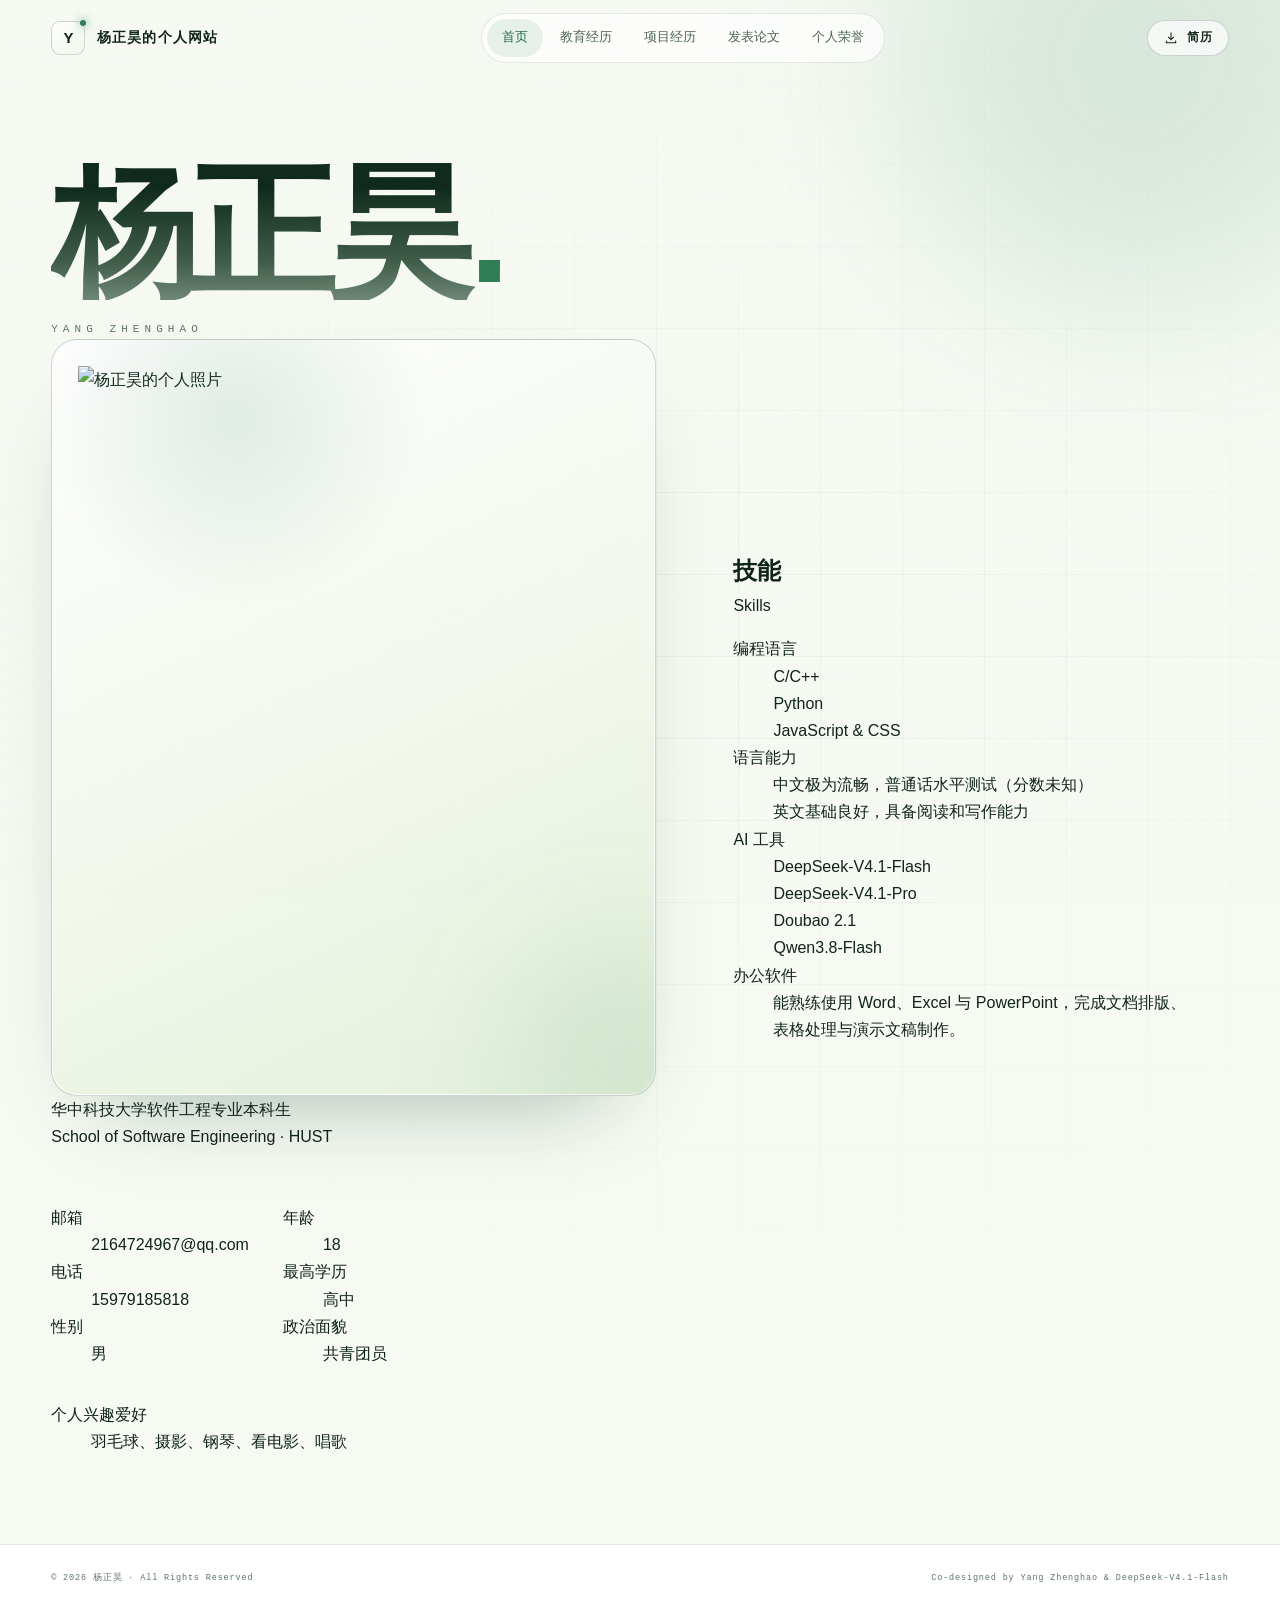
==== commit 2ed38ed3: "Add files via upload" ====
--- a/index.html
+++ b/index.html
@@ -3,7 +3,7 @@
 <head>
   <meta charset="UTF-8">
   <meta name="viewport" content="width=device-width, initial-scale=1.0">
-  <meta name="theme-color" content="#f6faf3">
+  <meta name="theme-color" content="#f9fcf5">
   <meta name="color-scheme" content="light">
   <title>杨正昊 | 软件工程 · 华中科技大学</title>
   <meta name="description" content="杨正昊的个人网站。华中科技大学软件工程 2026 级本科生，C/C++ 学习者，摄影、钢琴与羽毛球爱好者。">
@@ -25,6 +25,7 @@
       "name": "杨正昊",
       "alternateName": "Yang Zhenghao",
       "email": "mailto:2164724967@qq.com",
+      "telephone": "+86-15979185818",
       "affiliation": {
         "@type": "CollegeOrUniversity",
         "name": "华中科技大学"
@@ -42,25 +43,21 @@
 <body>
   <a class="skip-link" href="#main">跳到主要内容</a>
 
-  <div class="progress" aria-hidden="true"><span id="progressBar"></span></div>
-
   <header class="site-header" id="siteHeader">
     <div class="container header-inner">
-      <a class="logo" href="#top" aria-label="杨正昊 · 返回顶部">
+      <a class="logo" href="index.html" aria-label="杨正昊的个人网站 · 返回首页">
         <span class="logo-mark" aria-hidden="true">Y</span>
         <span class="logo-text">
-          <span class="logo-name">杨正昊</span>
-          <span class="logo-sub">PORTFOLIO / 2026</span>
+          <span class="logo-name">杨正昊的个人网站</span>
         </span>
       </a>
 
       <nav class="nav" aria-label="主导航">
-        <a href="#about">关于</a>
-        <a href="#education">教育</a>
-        <a href="#skills">技能</a>
-        <a href="#work">项目</a>
-        <a href="#honors">荣誉</a>
-        <a href="#contact">联系</a>
+        <a href="index.html" class="active" aria-current="page">首页</a>
+        <a href="education.html">教育经历</a>
+        <a href="work.html">项目经历</a>
+        <a href="publications.html">发表论文</a>
+        <a href="honors.html">个人荣誉</a>
       </nav>
 
       <div class="header-actions">
@@ -77,474 +74,134 @@
 
   <div class="mobile-menu" id="mobileMenu" aria-hidden="true">
     <nav class="mobile-nav" aria-label="移动端导航">
-      <a href="#about"><span>01</span>关于</a>
-      <a href="#education"><span>02</span>教育</a>
-      <a href="#skills"><span>03</span>技能</a>
-      <a href="#work"><span>04</span>项目</a>
-      <a href="#honors"><span>05</span>荣誉</a>
-      <a href="#contact"><span>06</span>联系</a>
+      <a href="index.html" class="active" aria-current="page"><span>01</span>首页</a>
+      <a href="education.html"><span>02</span>教育经历</a>
+      <a href="work.html"><span>03</span>项目经历</a>
+      <a href="publications.html"><span>04</span>发表论文</a>
+      <a href="honors.html"><span>05</span>个人荣誉</a>
     </nav>
-    <div class="mobile-menu-foot">
-      <a href="mailto:2164724967@qq.com">2164724967@qq.com</a>
-      <a class="btn btn--primary" href="assets/resume.pdf" download>下载简历</a>
-    </div>
+    <a class="btn btn--primary mobile-download" href="assets/resume.pdf" download>
+      <svg viewBox="0 0 24 24" fill="none" stroke="currentColor" stroke-width="1.8" aria-hidden="true"><path d="M12 3v12m0 0 4.5-4.5M12 15l-4.5-4.5M4 17v3h16v-3" stroke-linecap="round" stroke-linejoin="round"/></svg>
+      下载简历
+    </a>
   </div>
 
   <main id="main">
     <!-- HERO -->
     <section class="hero" id="top">
       <div class="hero-grid-bg" aria-hidden="true"></div>
-      <div class="hero-glow" id="heroGlow" aria-hidden="true"></div>
       <div class="orb orb-1" aria-hidden="true"></div>
-      <div class="orb orb-2" aria-hidden="true"></div>
 
       <div class="container hero-grid">
         <div class="hero-copy">
-          <p class="eyebrow hero-anim" style="--d:.05s">
-            <span class="dot" aria-hidden="true"></span>
-            SOFTWARE ENGINEERING · HUST · 2026
-          </p>
-
-          <h1 class="hero-title hero-anim" style="--d:.12s">杨正昊<span class="title-dot">.</span></h1>
-
-          <p class="hero-latin hero-anim" style="--d:.18s">YANG ZHENGHAO</p>
-
-          <p class="hero-lead hero-anim" style="--d:.26s">
-            18 岁，华中科技大学软件工程专业<span class="nowrap">本科生</span>。
-            用 <strong>C / C++</strong> 拆解问题，也用<span class="nowrap">镜头</span>、琴键和球场记录生活。
-          </p>
-
-          <div class="hero-actions hero-anim" style="--d:.34s">
-            <a class="btn btn--primary" href="#about">
-              认识我
-              <svg viewBox="0 0 24 24" fill="none" stroke="currentColor" stroke-width="1.8" aria-hidden="true"><path d="M5 12h14m0 0-5-5m5 5-5 5" stroke-linecap="round" stroke-linejoin="round"/></svg>
-            </a>
-            <a class="btn btn--ghost" href="assets/resume.pdf" download>
-              下载简历
-              <svg viewBox="0 0 24 24" fill="none" stroke="currentColor" stroke-width="1.8" aria-hidden="true"><path d="M12 3v12m0 0 4.5-4.5M12 15l-4.5-4.5M4 17v3h16v-3" stroke-linecap="round" stroke-linejoin="round"/></svg>
-            </a>
+          <div class="hero-identity">
+            <div class="hero-identity-copy hero-anim" style="--d:.05s">
+              <h1 class="hero-title">杨正昊<span class="title-dot">.</span></h1>
+              <p class="hero-latin">Yang Zhenghao</p>
+            </div>
+
+            <div class="hero-portrait hero-anim" style="--d:.16s">
+              <div class="profile-card">
+                <figure class="profile-photo">
+                  <img
+                    src="assets/portrait.jpg"
+                    alt="杨正昊的个人照片"
+                    width="1200"
+                    height="1007"
+                  >
+                </figure>
+              </div>
+            </div>
           </div>
 
-          <ul class="hero-meta hero-anim" style="--d:.42s">
-            <li class="meta-item">
-              <span class="meta-label">BASE</span>
-              <span class="meta-value">武汉 · 中国</span>
-            </li>
-            <li class="meta-item">
-              <span class="meta-label">STATUS</span>
-              <span class="meta-value">大一在读</span>
-            </li>
-            <li class="meta-item">
-              <span class="meta-label">LOCAL TIME</span>
-              <span class="meta-value"><span id="clock">--:--</span> GMT+8</span>
-            </li>
-          </ul>
+          <div class="hero-degree hero-anim" style="--d:.24s">
+            <p class="hero-degree-cn">华中科技大学软件工程专业本科生</p>
+            <p class="hero-degree-en">School of Software Engineering · HUST</p>
+          </div>
+
+          <dl class="hero-meta hero-anim" style="--d:.32s" aria-label="基本信息">
+            <div class="hero-meta-row">
+              <div class="hero-meta-item">
+                <dt>邮箱</dt>
+                <dd><a href="mailto:2164724967@qq.com">2164724967@qq.com</a></dd>
+              </div>
+              <div class="hero-meta-item">
+                <dt>电话</dt>
+                <dd><a href="tel:15979185818">15979185818</a></dd>
+              </div>
+              <div class="hero-meta-item hero-meta-item--end">
+                <dt>性别</dt>
+                <dd>男</dd>
+              </div>
+            </div>
+
+            <div class="hero-meta-row">
+              <div class="hero-meta-item">
+                <dt>年龄</dt>
+                <dd>18</dd>
+              </div>
+              <div class="hero-meta-item">
+                <dt>最高学历</dt>
+                <dd>高中</dd>
+              </div>
+              <div class="hero-meta-item">
+                <dt>政治面貌</dt>
+                <dd>共青团员</dd>
+              </div>
+            </div>
+
+            <div class="hero-meta-row">
+              <div class="hero-meta-item hero-meta-item--wide">
+                <dt>个人兴趣爱好</dt>
+                <dd>羽毛球、摄影、钢琴、看电影、唱歌</dd>
+              </div>
+            </div>
+          </dl>
         </div>
 
-        <div class="hero-visual hero-anim" style="--d:.2s">
-          <div class="profile-wrap">
-            <span class="chip chip-1">C / C++</span>
-            <span class="chip chip-2">CSP-S · NOIP</span>
-            <span class="chip chip-3">PHOTOGRAPHY</span>
-            <span class="chip chip-4">PIANO</span>
-
-            <div class="profile-card" data-tilt>
-              <div class="profile-head">
-                <span>PROFILE — 001</span>
-                <span class="profile-status"><i aria-hidden="true"></i>ONLINE</span>
-              </div>
-
-              <div class="profile-mark">
-                <span class="ring ring-1" aria-hidden="true"></span>
-                <span class="ring ring-2" aria-hidden="true"></span>
-                <span class="mark-cn" aria-hidden="true">杨</span>
-                <span class="stamp" aria-hidden="true"><span>正</span><span>昊</span></span>
-              </div>
-
-              <div class="profile-info">
-                <div class="info-row"><span class="info-key">SCHOOL</span><span class="info-val">华中科技大学</span></div>
-                <div class="info-row"><span class="info-key">MAJOR</span><span class="info-val">软件工程 · 2026 级</span></div>
-                <div class="info-row"><span class="info-key">FOCUS</span><span class="info-val">C / C++ · 算法</span></div>
-              </div>
-
-              <span class="profile-side" aria-hidden="true">SOFTWARE ENGINEERING</span>
-            </div>
+        <aside class="hero-skills hero-anim" style="--d:.3s" aria-labelledby="heroSkillsTitle">
+          <div class="hero-skills-head">
+            <h2 class="hero-skills-title" id="heroSkillsTitle">技能</h2>
+            <span class="hero-skills-en" aria-hidden="true">Skills</span>
           </div>
-        </div>
-      </div>
-
-      <a class="scroll-cue" href="#about" aria-label="向下滚动">
-        <span>SCROLL TO EXPLORE</span>
-        <i aria-hidden="true"></i>
-      </a>
-    </section>
-
-    <!-- MARQUEE -->
-    <div class="marquee" aria-hidden="true">
-      <div class="marquee-track">
-        <div class="marquee-group">
-          <span class="marquee-item">C / C++</span>
-          <span class="marquee-item">ALGORITHM</span>
-          <span class="marquee-item">华中科技大学</span>
-          <span class="marquee-item">PHOTOGRAPHY</span>
-          <span class="marquee-item">算法竞赛</span>
-          <span class="marquee-item">PIANO</span>
-          <span class="marquee-item">BADMINTON</span>
-          <span class="marquee-item">AI-ASSISTED</span>
-        </div>
-        <div class="marquee-group">
-          <span class="marquee-item">C / C++</span>
-          <span class="marquee-item">ALGORITHM</span>
-          <span class="marquee-item">华中科技大学</span>
-          <span class="marquee-item">PHOTOGRAPHY</span>
-          <span class="marquee-item">算法竞赛</span>
-          <span class="marquee-item">PIANO</span>
-          <span class="marquee-item">BADMINTON</span>
-          <span class="marquee-item">AI-ASSISTED</span>
-        </div>
-      </div>
-    </div>
-
-    <!-- STATS -->
-    <section class="container stats" aria-label="关键成绩">
-      <div class="stat reveal">
-        <div class="stat-num"><span data-count="133">0</span></div>
-        <p class="stat-label">高考数学<span>2026 新高考Ⅰ卷</span></p>
-      </div>
-      <div class="stat reveal" style="--d:.08s">
-        <div class="stat-num"><span data-count="144">0</span></div>
-        <p class="stat-label">高考英语<span>2026 新高考Ⅰ卷</span></p>
-      </div>
-      <div class="stat reveal" style="--d:.16s">
-        <div class="stat-num"><span data-count="2026">0</span></div>
-        <p class="stat-label">步入大学<span>HUST · SOFTWARE ENGINEERING</span></p>
-      </div>
-      <div class="stat reveal" style="--d:.24s">
-        <div class="stat-num stat-text">C++</div>
-        <p class="stat-label">主攻语言<span>COURSE · CONTEST · PROJECT</span></p>
-      </div>
-    </section>
-
-    <!-- ABOUT -->
-    <section class="section about" id="about">
-      <div class="container about-grid">
-        <aside class="about-aside reveal">
-          <p class="sec-label"><span class="num">01</span><i aria-hidden="true"></i>ABOUT ME</p>
-          <h2 class="sec-title">关于我</h2>
-          <blockquote class="about-quote">把复杂的事做简单，<br>把简单的事做扎实。</blockquote>
-          <p class="about-sign">— 杨正昊</p>
+
+          <dl class="hero-skills-list">
+            <div class="hero-skill">
+              <dt>编程语言</dt>
+              <dd>
+                <p class="hero-skill-desc">C/C++<br>Python<br>JavaScript &amp; CSS</p>
+              </dd>
+            </div>
+            <div class="hero-skill">
+              <dt>语言能力</dt>
+              <dd>
+                <p class="hero-skill-desc">中文极为流畅，普通话水平测试（分数未知）<br>英文基础良好，具备<span class="nowrap">阅读和写作能力</span></p>
+              </dd>
+            </div>
+            <div class="hero-skill">
+              <dt>AI 工具</dt>
+              <dd>
+                <p class="hero-skill-desc">DeepSeek-V4.1-Flash<br>DeepSeek-V4.1-Pro<br>Doubao 2.1<br>Qwen3.8-Flash</p>
+              </dd>
+            </div>
+            <div class="hero-skill">
+              <dt>办公软件</dt>
+              <dd>
+                <p class="hero-skill-desc">能熟练使用 Word、Excel 与 PowerPoint，完成文档排版、<span class="nowrap">表格处理</span>与<span class="nowrap">演示文稿</span>制作。</p>
+              </dd>
+            </div>
+          </dl>
         </aside>
-
-        <div class="about-body">
-          <p class="about-lead reveal">
-            我是杨正昊，一名刚踏入大学校园的<span class="nowrap">软件工程</span>学生。<span class="nowrap">喜欢</span>把问题拆开、再一点点拼回去的感觉。
-          </p>
-          <p class="reveal" style="--d:.08s">
-            从高中竞赛班写下第一行 C++ 开始，我参加了 <span class="nowrap">CSP-S</span>、<span class="nowrap">NOIP</span> 等信息学竞赛，也独立完成过一个完整的<span class="nowrap">计算器</span>程序。数学和英语是我比较有把握的两门课，它们一个训练逻辑，一个打开视野。
-          </p>
-          <p class="reveal" style="--d:.14s">
-            屏幕之外，我喜欢羽毛球、摄影、钢琴和电影。这些爱好让我保持观察与感受——技术最终是为人服务的，而好的软件，往往从理解人开始。
-          </p>
-
-          <dl class="info-grid reveal" style="--d:.2s">
-            <div class="info-cell"><dt>AGE</dt><dd>18 岁</dd></div>
-            <div class="info-cell"><dt>GENDER</dt><dd>男</dd></div>
-            <div class="info-cell"><dt>POLITICAL</dt><dd>共青团员</dd></div>
-            <div class="info-cell"><dt>LOCATION</dt><dd>湖北 · 武汉</dd></div>
-          </dl>
-
-          <div class="hobbies reveal" style="--d:.26s">
-            <span class="hobby-label">INTERESTS</span>
-            <span class="pill">羽毛球</span>
-            <span class="pill">摄影</span>
-            <span class="pill">钢琴</span>
-            <span class="pill">电影</span>
-            <span class="pill">唱歌</span>
-          </div>
-        </div>
-      </div>
-    </section>
-
-    <!-- EDUCATION -->
-    <section class="section" id="education">
-      <div class="container">
-        <div class="section-head reveal">
-          <div>
-            <p class="sec-label"><span class="num">02</span><i aria-hidden="true"></i>EDUCATION</p>
-            <h2 class="sec-title">教育经历</h2>
-          </div>
-          <p class="sec-desc">从赣江边到喻家山，一条还在继续延伸的学习曲线。</p>
-        </div>
-
-        <div class="timeline">
-          <article class="edu-item reveal">
-            <div class="edu-date">
-              2026.09 — 至今
-              <span class="edu-badge">在读</span>
-            </div>
-            <div class="edu-card">
-              <div class="edu-top">
-                <h3>华中科技大学</h3>
-                <span class="edu-badge">HUST</span>
-              </div>
-              <p class="edu-role">软件工程 · 本科</p>
-              <ul class="bullet-list">
-                <li>已学习专业相关课程：C 语言程序设计、<span class="nowrap">信息技术导论</span>（软件中国）、微积分</li>
-                <li>华中科技大学软件学院新闻中心成员</li>
-              </ul>
-              <div class="tags">
-                <span>C 语言</span><span>微积分</span><span>新闻中心</span><span>2026 级</span>
-              </div>
-            </div>
-          </article>
-
-          <article class="edu-item reveal" style="--d:.08s">
-            <div class="edu-date">2023.09 — 2026.06</div>
-            <div class="edu-card">
-              <div class="edu-top">
-                <h3>江西师范大学附属中学</h3>
-                <span class="edu-badge">HIGH SCHOOL</span>
-              </div>
-              <p class="edu-role">高中 · 理科</p>
-              <ul class="bullet-list">
-                <li>校竞赛班成员，系统学习 C++，参加 <span class="nowrap">CSP-S</span>、<span class="nowrap">NOIP</span> 等信息学竞赛</li>
-                <li>曾担任班长、纪律委员，具备团队协作能力与管理经验</li>
-                <li>获校级三好学生、校级学习之星荣誉称号</li>
-              </ul>
-              <div class="tags">
-                <span>C++</span><span>CSP-S</span><span>NOIP</span><span>班长</span>
-              </div>
-            </div>
-          </article>
-        </div>
-      </div>
-    </section>
-
-    <!-- SKILLS -->
-    <section class="section" id="skills">
-      <div class="container">
-        <div class="section-head reveal">
-          <div>
-            <p class="sec-label"><span class="num">03</span><i aria-hidden="true"></i>CAPABILITIES</p>
-            <h2 class="sec-title">技能与工具</h2>
-          </div>
-          <p class="sec-desc">不急着贴满标签，先把正在用的东西用得更熟。</p>
-        </div>
-
-        <div class="skills-grid">
-          <article class="skill-card reveal">
-            <div class="skill-top"><span class="skill-num">/ 01</span><span class="skill-num">主攻</span></div>
-            <h3>编程语言</h3>
-            <p class="skill-desc">从课程语法到指针与算法思维，在竞赛和项目里持续打磨 C / C++ 的基本功。</p>
-            <div class="skill-tags"><span>C</span><span>C++</span><span>算法基础</span><span>Dev-C++</span></div>
-          </article>
-
-          <article class="skill-card reveal" style="--d:.06s">
-            <div class="skill-top"><span class="skill-num">/ 02</span><span class="skill-num">工具</span></div>
-            <h3>开发环境</h3>
-            <p class="skill-desc">熟悉经典 C/C++ 开发环境，能够独立完成编写、编译、调试与运行的完整流程。</p>
-            <div class="skill-tags"><span>Dev-C++ 5.11</span><span>TDM-GCC 4.9.2</span><span>Windows</span></div>
-          </article>
-
-          <article class="skill-card reveal" style="--d:.12s">
-            <div class="skill-top"><span class="skill-num">/ 03</span><span class="skill-num">语言</span></div>
-            <h3>语言能力</h3>
-            <p class="skill-desc">中文表达流畅；英语读写良好，能够阅读英文文献，高考英语 144 分。</p>
-            <div class="skill-tags"><span>中文 · 母语</span><span>英语 · 读写</span><span>文献阅读</span></div>
-          </article>
-
-          <article class="skill-card reveal" style="--d:.18s">
-            <div class="skill-top"><span class="skill-num">/ 04</span><span class="skill-num">协作</span></div>
-            <h3>AI 工具</h3>
-            <p class="skill-desc">习惯把 AI 当作学习与开发的搭档：查资料、理思路、改代码，也提醒自己保持判断。</p>
-            <div class="skill-tags"><span>DeepSeek V4</span><span>Doubao 2.1</span><span>AI 辅助开发</span></div>
-          </article>
-
-          <article class="skill-card skill-card--wide reveal" style="--d:.24s">
-            <div>
-              <div class="skill-top"><span class="skill-num">/ 05</span></div>
-              <h3>办公软件</h3>
-            </div>
-            <div>
-              <p class="skill-desc">能熟练使用 Office 办公软件，完成文档排版、表格处理与演示文稿制作。</p>
-              <div class="skill-tags"><span>Word</span><span>Excel</span><span>PowerPoint</span></div>
-            </div>
-          </article>
-        </div>
-      </div>
-    </section>
-
-    <!-- PROJECT -->
-    <section class="section project-section" id="work">
-      <div class="container">
-        <div class="section-head reveal">
-          <div>
-            <p class="sec-label"><span class="num">04</span><i aria-hidden="true"></i>SELECTED WORK</p>
-            <h2 class="sec-title">项目经历</h2>
-          </div>
-          <p class="sec-desc">第一件完整作品，也是所有后续故事的起点。</p>
-        </div>
-
-        <article class="project-card reveal">
-          <div class="project-grid">
-            <div class="project-copy">
-              <p class="project-kicker">FEATURED PROJECT — 2022.07</p>
-              <h3 class="project-title">简易计算器</h3>
-              <p class="project-en">SIMPLE CALCULATOR / PERSONAL PROJECT</p>
-              <p class="project-desc">
-                独立完成的一款桌面计算器。它很<span class="nowrap">简单</span>，却是我第一次把课堂上的 C 语言<span class="nowrap">变成</span>可以运行、可以交互、可以交付的完整程序。
-              </p>
-              <ul class="bullet-list project-list">
-                <li>基于 Dev-C++ 5.11 + TDM-GCC 4.9.2 平台开发，独立完成界面与运算逻辑</li>
-                <li>支持 double 范围内的加、减、乘、除四则运算与开平方运算</li>
-                <li>具备独立操作界面，完整处理输入、运算与结果显示流程</li>
-              </ul>
-              <div class="tags">
-                <span>C</span><span>Dev-C++</span><span>TDM-GCC 4.9.2</span><span>Windows</span>
-              </div>
-              <p class="project-note">页面内的计算器为网页交互复刻，用于演示原始程序的运算逻辑。</p>
-            </div>
-
-            <div class="calc" id="calculator" aria-label="计算器演示">
-              <div class="calc-bar">
-                <span>calc.exe</span>
-                <span class="calc-live">INTERACTIVE</span>
-              </div>
-              <div class="calc-screen">
-                <div class="calc-history" id="calcHistory">&nbsp;</div>
-                <div class="calc-display" id="calcDisplay" role="status" aria-live="polite">0</div>
-              </div>
-              <div class="calc-keys">
-                <button class="calc-key fn" data-action="clear" aria-label="全部清除">AC</button>
-                <button class="calc-key fn" data-action="negate" aria-label="正负号">±</button>
-                <button class="calc-key fn" data-action="percent" aria-label="百分比">%</button>
-                <button class="calc-key op" data-op="/" aria-label="除">÷</button>
-
-                <button class="calc-key" data-num="7">7</button>
-                <button class="calc-key" data-num="8">8</button>
-                <button class="calc-key" data-num="9">9</button>
-                <button class="calc-key op" data-op="*" aria-label="乘">×</button>
-
-                <button class="calc-key" data-num="4">4</button>
-                <button class="calc-key" data-num="5">5</button>
-                <button class="calc-key" data-num="6">6</button>
-                <button class="calc-key op" data-op="-" aria-label="减">−</button>
-
-                <button class="calc-key" data-num="1">1</button>
-                <button class="calc-key" data-num="2">2</button>
-                <button class="calc-key" data-num="3">3</button>
-                <button class="calc-key op" data-op="+" aria-label="加">+</button>
-
-                <button class="calc-key fn" data-action="sqrt" aria-label="开平方">√</button>
-                <button class="calc-key" data-num="0">0</button>
-                <button class="calc-key" data-num="." aria-label="小数点">.</button>
-                <button class="calc-key eq" data-action="equals" aria-label="等于">=</button>
-              </div>
-            </div>
-          </div>
-        </article>
-      </div>
-    </section>
-
-    <!-- HONORS -->
-    <section class="section" id="honors">
-      <div class="container">
-        <div class="section-head reveal">
-          <div>
-            <p class="sec-label"><span class="num">05</span><i aria-hidden="true"></i>HONORS</p>
-            <h2 class="sec-title">荣誉与成绩</h2>
-          </div>
-          <p class="sec-desc">它们代表过去某一段时间的认真，也提醒我保持空杯。</p>
-        </div>
-
-        <div class="honors-grid">
-          <article class="honor honor--accent reveal">
-            <span class="honor-index">01</span>
-            <p class="honor-cat">学科竞赛</p>
-            <h3>高中数学联赛<br>初赛一等奖</h3>
-            <p class="honor-year">HIGH SCHOOL · MATHEMATICS</p>
-          </article>
-
-          <article class="honor reveal" style="--d:.05s">
-            <span class="honor-index">02</span>
-            <p class="honor-cat">高考成绩</p>
-            <h3>高考数学 133 分</h3>
-            <p class="honor-year">2026 新高考Ⅰ卷</p>
-          </article>
-
-          <article class="honor reveal" style="--d:.1s">
-            <span class="honor-index">03</span>
-            <p class="honor-cat">高考成绩</p>
-            <h3>高考英语 144 分</h3>
-            <p class="honor-year">2026 新高考Ⅰ卷</p>
-          </article>
-
-          <article class="honor reveal" style="--d:.15s">
-            <span class="honor-index">04</span>
-            <p class="honor-cat">写作</p>
-            <h3>市报社征文比赛<br>高中组三等奖</h3>
-            <p class="honor-year">CITY NEWSPAPER · ESSAY</p>
-          </article>
-
-          <article class="honor reveal" style="--d:.2s">
-            <span class="honor-index">05</span>
-            <p class="honor-cat">荣誉称号</p>
-            <h3>校级三好学生</h3>
-            <p class="honor-year">2023 — 2026</p>
-          </article>
-
-          <article class="honor reveal" style="--d:.25s">
-            <span class="honor-index">06</span>
-            <p class="honor-cat">荣誉称号</p>
-            <h3>校级学习之星</h3>
-            <p class="honor-year">2023 — 2026</p>
-          </article>
-        </div>
-      </div>
-    </section>
-
-    <!-- CONTACT -->
-    <section class="contact" id="contact">
-      <span class="contact-ghost" aria-hidden="true">HELLO</span>
-      <div class="container contact-inner">
-        <p class="sec-label reveal"><span class="num">06</span><i aria-hidden="true"></i>CONTACT</p>
-        <h2 class="contact-title reveal" style="--d:.06s">一起做点<br><span class="accent">有趣的事。</span></h2>
-        <p class="contact-text reveal" style="--d:.12s">
-          如果你也对软件、竞赛，或只是一次普通的交流<span class="nowrap">感兴趣</span>，欢迎给我写邮件。我会认真读完每一封。
-        </p>
-
-        <div class="contact-actions reveal" style="--d:.18s">
-          <a class="mail" href="mailto:2164724967@qq.com">
-            <svg viewBox="0 0 24 24" fill="none" stroke="currentColor" stroke-width="1.6" aria-hidden="true"><rect x="3" y="5" width="18" height="14" rx="2"/><path d="m3.5 6.5 8.5 6 8.5-6" stroke-linecap="round" stroke-linejoin="round"/></svg>
-            2164724967@qq.com
-          </a>
-          <button class="btn btn--ghost" id="copyEmail" data-copy="2164724967@qq.com">
-            <svg viewBox="0 0 24 24" fill="none" stroke="currentColor" stroke-width="1.6" aria-hidden="true"><rect x="9" y="9" width="11" height="11" rx="2"/><path d="M5 15V5a2 2 0 0 1 2-2h8" stroke-linecap="round"/></svg>
-            复制邮箱
-          </button>
-          <a class="btn btn--primary" href="assets/resume.pdf" download>
-            下载简历
-            <svg viewBox="0 0 24 24" fill="none" stroke="currentColor" stroke-width="1.8" aria-hidden="true"><path d="M12 3v12m0 0 4.5-4.5M12 15l-4.5-4.5M4 17v3h16v-3" stroke-linecap="round" stroke-linejoin="round"/></svg>
-          </a>
-        </div>
-
-        <p class="contact-hint reveal" style="--d:.24s">WUHAN · CHINA · UTC+8 / 期待你的来信</p>
       </div>
     </section>
   </main>
 
   <footer class="site-footer">
     <div class="container footer-inner">
-      <span>© <span id="year">2026</span> 杨正昊 · ALL RIGHTS RESERVED</span>
-      <span class="footer-mid">DESIGNED &amp; BUILT WITH CURIOSITY</span>
-      <div class="footer-links">
-        <a href="mailto:2164724967@qq.com">EMAIL</a>
-        <a href="#top">回到顶部 ↑</a>
-      </div>
+      <span>© <span id="year">2026</span> 杨正昊 · All Rights Reserved</span>
+      <p class="footer-credit">Co-designed by Yang Zhenghao &amp; DeepSeek-V4.1-Flash</p>
     </div>
   </footer>
-
-  <div class="toast" id="toast" role="status" aria-live="polite">邮箱已复制</div>
 
   <script src="assets/js/main.js"></script>
 </body>
--- a/assets/css/style.css
+++ b/assets/css/style.css
@@ -1,2314 +1,2468 @@
-/* ==========================================================================
-   杨正昊 · Personal Portfolio
-   Design tokens → base → layout → sections → responsive → motion
-   ========================================================================== */
-
-:root {
-  --ink: #08090b;
-  --ink-2: #0b0c10;
-  --surface: #111319;
-  --surface-2: #15171e;
-  --text: #f5f2ea;
-  --muted: #b3b1aa;
-  --dim: #858993;
-  --accent: #ff5a2f;
-  --accent-2: #ff7a55;
-  --accent-soft: rgba(255, 90, 47, 0.1);
-  --line: rgba(245, 242, 234, 0.09);
-  --line-strong: rgba(245, 242, 234, 0.17);
-
-  --font-sans: "Segoe UI Variable Display", "Segoe UI", "PingFang SC",
-    "Microsoft YaHei UI", "Microsoft YaHei", "Noto Sans SC", "Helvetica Neue",
-    Arial, sans-serif;
-  --font-serif: "Georgia", "Times New Roman", "Songti SC", "STSong", "SimSun",
-    serif;
-  --font-mono: "Cascadia Code", "SFMono-Regular", "Consolas", "Liberation Mono",
-    monospace;
-
-  --gutter: clamp(20px, 4vw, 64px);
-  --header-h: 76px;
-  --ease: cubic-bezier(0.22, 0.75, 0.2, 1);
-}
-
-*,
-*::before,
-*::after {
-  box-sizing: border-box;
-}
-
-html {
-  scroll-behavior: smooth;
-  scroll-padding-top: calc(var(--header-h) + 20px);
-  -webkit-text-size-adjust: 100%;
-}
-
-body {
-  margin: 0;
-  background: var(--ink);
-  color: var(--text);
-  font-family: var(--font-sans);
-  font-size: 16px;
-  line-height: 1.7;
-  word-break: auto-phrase;
-  overflow-x: hidden;
-  -webkit-font-smoothing: antialiased;
-  -moz-osx-font-smoothing: grayscale;
-  text-rendering: optimizeLegibility;
-}
-
-body::after {
-  content: "";
-  position: fixed;
-  inset: 0;
-  z-index: 9990;
-  pointer-events: none;
-  opacity: 0.035;
-  background-image: url("data:image/svg+xml,%3Csvg xmlns='http://www.w3.org/2000/svg' width='180' height='180'%3E%3Cfilter id='n'%3E%3CfeTurbulence type='fractalNoise' baseFrequency='0.8' numOctaves='3' stitchTiles='stitch'/%3E%3C/filter%3E%3Crect width='100%25' height='100%25' filter='url(%23n)'/%3E%3C/svg%3E");
-}
-
-body.no-scroll {
-  overflow: hidden;
-}
-
-::selection {
-  background: var(--accent);
-  color: #170d09;
-}
-
-h1,
-h2,
-h3,
-h4,
-p,
-figure,
-blockquote {
-  margin: 0;
-}
-
-ul,
-ol {
-  margin: 0;
-  padding: 0;
-  list-style: none;
-}
-
-a {
-  color: inherit;
-  text-decoration: none;
-}
-
-button {
-  font: inherit;
-  color: inherit;
-  background: none;
-  border: 0;
-  cursor: pointer;
-}
-
-svg {
-  display: block;
-}
-
-:focus-visible {
-  outline: 2px solid var(--accent);
-  outline-offset: 3px;
-  border-radius: 6px;
-}
-
-.container {
-  width: min(1240px, calc(100% - var(--gutter) * 2));
-  margin-inline: auto;
-}
-
-.skip-link {
-  position: fixed;
-  top: -100px;
-  left: 20px;
-  z-index: 9999;
-  padding: 12px 18px;
-  background: var(--text);
-  color: var(--ink);
-  border-radius: 8px;
-  font-size: 13px;
-  transition: top 0.25s var(--ease);
-}
-
-.skip-link:focus {
-  top: 16px;
-}
-
-.nowrap {
-  white-space: nowrap;
-}
-
-/* ---------- scroll progress ---------- */
-
-.progress {
-  position: fixed;
-  top: 0;
-  left: 0;
-  right: 0;
-  height: 2px;
-  z-index: 120;
-  background: transparent;
-  pointer-events: none;
-}
-
-.progress span {
-  display: block;
-  height: 100%;
-  width: 0;
-  background: linear-gradient(90deg, var(--accent), #ffb29a);
-  box-shadow: 0 0 14px rgba(255, 90, 47, 0.55);
-}
-
-/* ---------- buttons ---------- */
-
-.btn {
-  display: inline-flex;
-  align-items: center;
-  justify-content: center;
-  gap: 9px;
-  height: 46px;
-  padding: 0 25px;
-  border: 1px solid transparent;
-  border-radius: 999px;
-  font-size: 13px;
-  font-weight: 600;
-  letter-spacing: 0.02em;
-  white-space: nowrap;
-  transition: transform 0.3s var(--ease), background 0.3s var(--ease),
-    color 0.3s var(--ease), border-color 0.3s var(--ease),
-    box-shadow 0.3s var(--ease);
-}
-
-.btn svg {
-  width: 14px;
-  height: 14px;
-  flex: none;
-}
-
-.btn--primary {
-  background: var(--accent);
-  color: #190e09;
-  box-shadow: 0 12px 32px -14px rgba(255, 90, 47, 0.8);
-}
-
-.btn--primary:hover {
-  background: var(--accent-2);
-  transform: translateY(-2px);
-  box-shadow: 0 18px 38px -14px rgba(255, 90, 47, 0.7);
-}
-
-.btn--ghost {
-  border-color: var(--line-strong);
-  background: rgba(255, 255, 255, 0.02);
-  color: var(--text);
-}
-
-.btn--ghost:hover {
-  border-color: rgba(255, 90, 47, 0.55);
-  color: var(--accent);
-  background: var(--accent-soft);
-  transform: translateY(-2px);
-}
-
-.btn--sm {
-  height: 36px;
-  padding: 0 16px;
-  font-size: 11.5px;
-}
-
-/* ---------- header ---------- */
-
-.site-header {
-  position: fixed;
-  top: 0;
-  left: 0;
-  right: 0;
-  z-index: 100;
-  border-bottom: 1px solid transparent;
-  transition: background 0.4s var(--ease), border-color 0.4s var(--ease),
-    backdrop-filter 0.4s var(--ease);
-}
-
-.site-header.scrolled {
-  background: rgba(8, 9, 11, 0.74);
-  border-bottom-color: var(--line);
-  backdrop-filter: blur(18px) saturate(140%);
-  -webkit-backdrop-filter: blur(18px) saturate(140%);
-}
-
-.header-inner {
-  display: flex;
-  align-items: center;
-  justify-content: space-between;
-  gap: 24px;
-  height: var(--header-h);
-}
-
-.logo {
-  display: inline-flex;
-  align-items: center;
-  gap: 12px;
-  flex: none;
-}
-
-.logo-mark {
-  position: relative;
-  display: grid;
-  place-items: center;
-  width: 34px;
-  height: 34px;
-  border: 1px solid var(--line-strong);
-  border-radius: 9px;
-  font-size: 15px;
-  font-weight: 800;
-  letter-spacing: -0.04em;
-  background: linear-gradient(145deg, rgba(255, 255, 255, 0.08), transparent);
-}
-
-.logo-mark::after {
-  content: "";
-  position: absolute;
-  top: -2px;
-  right: -2px;
-  width: 6px;
-  height: 6px;
-  border-radius: 50%;
-  background: var(--accent);
-  box-shadow: 0 0 10px rgba(255, 90, 47, 0.9);
-}
-
-.logo-text {
-  display: flex;
-  flex-direction: column;
-  gap: 1px;
-  line-height: 1.15;
-}
-
-.logo-name {
-  font-size: 13.5px;
-  font-weight: 600;
-  letter-spacing: 0.08em;
-}
-
-.logo-sub {
-  font-family: var(--font-mono);
-  font-size: 8px;
-  letter-spacing: 0.2em;
-  color: var(--dim);
-}
-
-.nav {
-  display: flex;
-  align-items: center;
-  gap: 2px;
-  padding: 5px;
-  border: 1px solid var(--line);
-  border-radius: 999px;
-  background: rgba(255, 255, 255, 0.018);
-}
-
-.nav a {
-  padding: 8px 15px;
-  border-radius: 999px;
-  font-size: 12.5px;
-  color: var(--muted);
-  transition: color 0.25s var(--ease), background 0.25s var(--ease);
-}
-
-.nav a:hover {
-  color: var(--text);
-  background: rgba(255, 255, 255, 0.05);
-}
-
-.nav a.active {
-  color: var(--text);
-  background: rgba(255, 255, 255, 0.07);
-}
-
-.header-actions {
-  display: flex;
-  align-items: center;
-  gap: 10px;
-  flex: none;
-}
-
-.menu-toggle {
-  display: none;
-  position: relative;
-  width: 38px;
-  height: 38px;
-  border: 1px solid var(--line-strong);
-  border-radius: 50%;
-  align-items: center;
-  justify-content: center;
-  flex-direction: column;
-  gap: 5px;
-}
-
-.menu-toggle span {
-  display: block;
-  width: 15px;
-  height: 1.5px;
-  background: var(--text);
-  border-radius: 2px;
-  transition: transform 0.35s var(--ease), opacity 0.3s var(--ease);
-}
-
-.menu-toggle[aria-expanded="true"] span:first-child {
-  transform: translateY(3.25px) rotate(45deg);
-}
-
-.menu-toggle[aria-expanded="true"] span:last-child {
-  transform: translateY(-3.25px) rotate(-45deg);
-}
-
-/* ---------- mobile menu ---------- */
-
-.mobile-menu {
-  position: fixed;
-  inset: 0;
-  z-index: 90;
-  display: flex;
-  flex-direction: column;
-  justify-content: center;
-  padding: calc(var(--header-h) + 32px) var(--gutter) 40px;
-  background: #08090b;
-  visibility: hidden;
-  opacity: 0;
-  transform: translateY(-12px);
-  transition: opacity 0.4s var(--ease), transform 0.4s var(--ease),
-    visibility 0.4s;
-}
-
-.mobile-menu.open {
-  visibility: visible;
-  opacity: 1;
-  transform: none;
-}
-
-.mobile-nav {
-  display: flex;
-  flex-direction: column;
-  gap: 2px;
-}
-
-.mobile-nav a {
-  display: flex;
-  align-items: baseline;
-  gap: 18px;
-  padding: 12px 0;
-  border-bottom: 1px solid var(--line);
-  font-size: clamp(30px, 8.5vw, 44px);
-  font-weight: 600;
-  letter-spacing: -0.03em;
-  line-height: 1.25;
-}
-
-.mobile-nav a span {
-  font-family: var(--font-mono);
-  font-size: 10px;
-  letter-spacing: 0.1em;
-  color: var(--accent);
-  font-weight: 400;
-}
-
-.mobile-menu-foot {
-  display: flex;
-  align-items: center;
-  justify-content: space-between;
-  gap: 20px;
-  margin-top: 40px;
-  flex-wrap: wrap;
-}
-
-.mobile-menu-foot > a:first-child {
-  font-size: 13px;
-  color: var(--muted);
-}
-
-/* ==========================================================================
-   HERO
-   ========================================================================== */
-
-.hero {
-  position: relative;
-  min-height: 100svh;
-  display: flex;
-  flex-direction: column;
-  justify-content: center;
-  padding: calc(var(--header-h) + clamp(40px, 7vh, 80px)) 0 72px;
-  overflow: hidden;
-  isolation: isolate;
-}
-
-.hero-grid-bg {
-  position: absolute;
-  inset: 0;
-  z-index: -3;
-  background-image: linear-gradient(to right, rgba(245, 242, 234, 0.045) 1px, transparent 1px),
-    linear-gradient(to bottom, rgba(245, 242, 234, 0.045) 1px, transparent 1px);
-  background-size: 82px 82px;
-  -webkit-mask-image: radial-gradient(ellipse 85% 65% at 60% 42%, #000 10%, transparent 72%);
-  mask-image: radial-gradient(ellipse 85% 65% at 60% 42%, #000 10%, transparent 72%);
-}
-
-.hero-glow {
-  position: absolute;
-  inset: -10%;
-  z-index: -2;
-  pointer-events: none;
-  background: radial-gradient(
-    620px circle at var(--gx, 72%) var(--gy, 28%),
-    rgba(255, 90, 47, 0.11),
-    transparent 62%
-  );
-  transition: background 0.2s linear;
-}
-
-.orb {
-  position: absolute;
-  z-index: -1;
-  border-radius: 50%;
-  filter: blur(90px);
-  pointer-events: none;
-}
-
-.orb-1 {
-  width: 480px;
-  height: 480px;
-  top: -180px;
-  right: -100px;
-  background: rgba(255, 90, 47, 0.14);
-}
-
-.orb-2 {
-  width: 380px;
-  height: 380px;
-  bottom: -200px;
-  left: -120px;
-  background: rgba(82, 106, 255, 0.08);
-}
-
-.hero-grid {
-  display: grid;
-  grid-template-columns: minmax(0, 1.1fr) minmax(0, 0.9fr);
-  align-items: center;
-  gap: clamp(40px, 6vw, 90px);
-  position: relative;
-  z-index: 2;
-}
-
-.eyebrow {
-  display: flex;
-  align-items: center;
-  gap: 11px;
-  font-family: var(--font-mono);
-  font-size: 10px;
-  letter-spacing: 0.23em;
-  color: var(--muted);
-  text-transform: capitalize;
-}
-
-.eyebrow .dot {
-  width: 6px;
-  height: 6px;
-  border-radius: 50%;
-  background: var(--accent);
-  box-shadow: 0 0 0 4px rgba(255, 90, 47, 0.13);
-  animation: pulse 2.6s ease-in-out infinite;
-  flex: none;
-}
-
-.hero-title {
-  margin-top: 24px;
-  font-size: clamp(78px, 11.4vw, 174px);
-  font-weight: 800;
-  line-height: 0.94;
-  letter-spacing: -0.055em;
-  background: linear-gradient(180deg, #ffffff 24%, #c6c1b7 76%, #8d887f 100%);
-  -webkit-background-clip: text;
-  background-clip: text;
-  color: transparent;
-  white-space: nowrap;
-}
-
-.hero-title .title-dot {
-  color: var(--accent);
-  -webkit-text-fill-color: var(--accent);
-  margin-left: 4px;
-}
-
-.hero-latin {
-  margin-top: 20px;
-  font-family: var(--font-mono);
-  font-size: 11px;
-  letter-spacing: 0.46em;
-  color: var(--dim);
-  text-transform: capitalize;
-}
-
-.hero-lead {
-  max-width: 540px;
-  margin-top: 28px;
-  font-size: 16px;
-  line-height: 1.95;
-  color: var(--muted);
-}
-
-.hero-lead strong {
-  color: var(--text);
-  font-weight: 500;
-}
-
-.hero-actions {
-  display: flex;
-  flex-wrap: wrap;
-  gap: 12px;
-  margin-top: 36px;
-}
-
-.hero-meta {
-  display: flex;
-  flex-wrap: wrap;
-  gap: 34px;
-  margin-top: 54px;
-}
-
-.meta-item {
-  display: flex;
-  flex-direction: column;
-  gap: 5px;
-}
-
-.meta-label {
-  font-family: var(--font-mono);
-  font-size: 8.5px;
-  letter-spacing: 0.2em;
-  color: var(--dim);
-}
-
-.meta-value {
-  font-size: 12.5px;
-  color: var(--muted);
-  font-variant-numeric: tabular-nums;
-}
-
-/* ---------- profile card ---------- */
-
-.hero-visual {
-  position: relative;
-  display: flex;
-  align-items: center;
-  justify-content: center;
-  perspective: 1100px;
-}
-
-.profile-wrap {
-  position: relative;
-  width: min(100%, 396px);
-}
-
-.profile-card {
-  position: relative;
-  display: flex;
-  flex-direction: column;
-  width: 100%;
-  aspect-ratio: 4 / 5;
-  padding: 26px;
-  border: 1px solid var(--line-strong);
-  border-radius: 26px;
-  background: linear-gradient(155deg, rgba(33, 35, 44, 0.92), rgba(11, 12, 16, 0.97) 58%, rgba(29, 19, 14, 0.95));
-  box-shadow: 0 60px 110px -45px #000, 0 0 0 1px rgba(255, 255, 255, 0.02) inset,
-    0 1px 0 rgba(255, 255, 255, 0.07) inset;
-  transform-style: preserve-3d;
-  will-change: transform;
-  overflow: hidden;
-}
-
-.profile-card::before {
-  content: "";
-  position: absolute;
-  inset: 0;
-  background: radial-gradient(
-    420px circle at var(--mx, 30%) var(--my, 10%),
-    rgba(255, 90, 47, 0.13),
-    transparent 46%
-  );
-  pointer-events: none;
-  transition: opacity 0.3s;
-}
-
-.profile-card::after {
-  content: "";
-  position: absolute;
-  width: 220px;
-  height: 220px;
-  right: -70px;
-  bottom: -60px;
-  border-radius: 50%;
-  background: rgba(255, 90, 47, 0.1);
-  filter: blur(60px);
-  pointer-events: none;
-}
-
-.profile-head {
-  display: flex;
-  align-items: center;
-  justify-content: space-between;
-  gap: 12px;
-  font-family: var(--font-mono);
-  font-size: 8.5px;
-  letter-spacing: 0.18em;
-  color: var(--dim);
-  position: relative;
-  z-index: 2;
-}
-
-.profile-status {
-  display: inline-flex;
-  align-items: center;
-  gap: 6px;
-  color: var(--accent);
-}
-
-.profile-status i {
-  width: 5px;
-  height: 5px;
-  border-radius: 50%;
-  background: var(--accent);
-  box-shadow: 0 0 8px var(--accent);
-}
-
-.profile-mark {
-  position: relative;
-  display: flex;
-  align-items: center;
-  justify-content: center;
-  flex: 1;
-  min-height: 220px;
-  transform: translateZ(40px);
-}
-
-.mark-cn {
-  position: relative;
-  z-index: 2;
-  font-size: clamp(132px, 15vw, 190px);
-  font-weight: 800;
-  line-height: 1;
-  letter-spacing: -0.1em;
-  padding-right: 6px;
-  background: linear-gradient(180deg, #fff 18%, #8b877f 92%);
-  -webkit-background-clip: text;
-  background-clip: text;
-  color: transparent;
-  filter: drop-shadow(0 24px 34px rgba(0, 0, 0, 0.55));
-}
-
-.stamp {
-  position: absolute;
-  z-index: 3;
-  right: 7%;
-  bottom: 9%;
-  display: grid;
-  grid-template-rows: 1fr 1fr;
-  place-items: center;
-  width: 58px;
-  height: 58px;
-  padding: 4px;
-  border: 1.5px solid var(--accent);
-  border-radius: 4px;
-  background: rgba(255, 90, 47, 0.05);
-  color: var(--accent);
-  font-family: var(--font-serif);
-  font-size: 16px;
-  line-height: 1.05;
-  letter-spacing: 0.06em;
-  transform: rotate(-8deg);
-}
-
-.ring {
-  position: absolute;
-  border: 1px dashed rgba(245, 242, 234, 0.1);
-  border-radius: 50%;
-  pointer-events: none;
-}
-
-.ring-1 {
-  width: 74%;
-  aspect-ratio: 1;
-  animation: spin 52s linear infinite;
-}
-
-.ring-2 {
-  width: 100%;
-  aspect-ratio: 1;
-  border-style: solid;
-  border-color: rgba(245, 242, 234, 0.045);
-}
-
-.ring-1::before {
-  content: "";
-  position: absolute;
-  top: 6%;
-  left: 12%;
-  width: 4px;
-  height: 4px;
-  border-radius: 50%;
-  background: var(--accent);
-  box-shadow: 0 0 10px var(--accent);
-}
-
-.profile-info {
-  position: relative;
-  z-index: 2;
-  display: flex;
-  flex-direction: column;
-  gap: 9px;
-  padding-top: 16px;
-  border-top: 1px solid var(--line);
-}
-
-.info-row {
-  display: flex;
-  align-items: baseline;
-  justify-content: space-between;
-  gap: 14px;
-}
-
-.info-key {
-  font-family: var(--font-mono);
-  font-size: 8px;
-  letter-spacing: 0.18em;
-  color: var(--dim);
-}
-
-.info-val {
-  font-size: 12px;
-  color: var(--text);
-  text-align: right;
-}
-
-.profile-side {
-  position: absolute;
-  right: -26px;
-  top: 50%;
-  transform: translateY(-50%) rotate(90deg);
-  transform-origin: center;
-  font-family: var(--font-mono);
-  font-size: 8px;
-  letter-spacing: 0.32em;
-  color: var(--dim);
-  white-space: nowrap;
-}
-
-.chip {
-  position: absolute;
-  z-index: 4;
-  padding: 7px 12px;
-  border: 1px solid var(--line-strong);
-  border-radius: 999px;
-  background: rgba(15, 16, 21, 0.78);
-  backdrop-filter: blur(12px);
-  -webkit-backdrop-filter: blur(12px);
-  font-family: var(--font-mono);
-  font-size: 8.5px;
-  letter-spacing: 0.14em;
-  color: var(--muted);
-  box-shadow: 0 16px 30px -18px #000;
-  animation: floatY 6s ease-in-out infinite alternate;
-}
-
-.chip-1 {
-  top: 2%;
-  left: -16%;
-}
-
-.chip-2 {
-  top: 26%;
-  right: -18%;
-  animation-delay: -2s;
-}
-
-.chip-3 {
-  bottom: 18%;
-  left: -24%;
-  animation-delay: -4s;
-}
-
-.chip-4 {
-  bottom: 3%;
-  right: -10%;
-  animation-delay: -1s;
-}
-
-.scroll-cue {
-  position: absolute;
-  left: 50%;
-  bottom: 22px;
-  transform: translateX(-50%);
-  display: flex;
-  flex-direction: column;
-  align-items: center;
-  gap: 10px;
-  font-family: var(--font-mono);
-  font-size: 8px;
-  letter-spacing: 0.24em;
-  color: var(--dim);
-}
-
-.scroll-cue i {
-  position: relative;
-  display: block;
-  width: 1px;
-  height: 44px;
-  background: var(--line-strong);
-  overflow: hidden;
-}
-
-.scroll-cue i::after {
-  content: "";
-  position: absolute;
-  top: -50%;
-  left: 0;
-  width: 1px;
-  height: 50%;
-  background: var(--accent);
-  animation: scrollDown 2.2s var(--ease) infinite;
-}
-
-/* ---------- marquee ---------- */
-
-.marquee {
-  position: relative;
-  overflow: hidden;
-  border-top: 1px solid var(--line);
-  border-bottom: 1px solid var(--line);
-  background: rgba(255, 255, 255, 0.014);
-}
-
-.marquee-track {
-  display: flex;
-  width: max-content;
-  animation: marquee 38s linear infinite;
-}
-
-.marquee:hover .marquee-track {
-  animation-play-state: paused;
-}
-
-.marquee-group {
-  display: flex;
-  align-items: center;
-}
-
-.marquee-item {
-  display: inline-flex;
-  align-items: center;
-  gap: 26px;
-  padding: 17px 26px;
-  font-family: var(--font-mono);
-  font-size: 10.5px;
-  letter-spacing: 0.22em;
-  color: var(--muted);
-  text-transform: capitalize;
-  white-space: nowrap;
-}
-
-.marquee-item::after {
-  content: "✦";
-  color: var(--accent);
-  font-size: 8px;
-}
-
-/* ---------- stats ---------- */
-
-.stats {
-  display: grid;
-  grid-template-columns: repeat(4, 1fr);
-  padding: 52px 0 58px;
-  border-bottom: 1px solid var(--line);
-}
-
-.stat {
-  padding: 0 30px;
-  border-left: 1px solid var(--line);
-}
-
-.stat:first-child {
-  padding-left: 0;
-  border-left: 0;
-}
-
-.stat-num {
-  display: flex;
-  align-items: baseline;
-  font-size: clamp(40px, 4.6vw, 60px);
-  font-weight: 700;
-  line-height: 1;
-  letter-spacing: -0.045em;
-  font-variant-numeric: tabular-nums;
-}
-
-.stat-text {
-  font-family: var(--font-mono);
-  font-weight: 600;
-  letter-spacing: -0.06em;
-}
-
-.stat-label {
-  margin-top: 14px;
-  font-size: 12.5px;
-  color: var(--text);
-  line-height: 1.5;
-}
-
-.stat-label span {
-  display: block;
-  margin-top: 5px;
-  font-family: var(--font-mono);
-  font-size: 8px;
-  letter-spacing: 0.14em;
-  color: var(--dim);
-}
-
-/* ==========================================================================
-   SECTIONS
-   ========================================================================== */
-
-.section {
-  padding: clamp(90px, 11vw, 148px) 0;
-}
-
-.section-head {
-  display: flex;
-  align-items: flex-end;
-  justify-content: space-between;
-  gap: 40px;
-  flex-wrap: wrap;
-  margin-bottom: clamp(44px, 5vw, 68px);
-}
-
-.sec-label {
-  display: flex;
-  align-items: center;
-  gap: 12px;
-  font-family: var(--font-mono);
-  font-size: 9.5px;
-  letter-spacing: 0.24em;
-  color: var(--dim);
-  text-transform: capitalize;
-}
-
-.sec-label .num {
-  color: var(--accent);
-}
-
-.sec-label i {
-  display: block;
-  width: 38px;
-  height: 1px;
-  background: var(--line-strong);
-}
-
-.sec-title {
-  margin-top: 16px;
-  font-size: clamp(36px, 5.2vw, 64px);
-  font-weight: 700;
-  line-height: 1.08;
-  letter-spacing: -0.04em;
-}
-
-.sec-desc {
-  max-width: 360px;
-  padding-bottom: 8px;
-  font-size: 13.5px;
-  line-height: 1.9;
-  color: var(--muted);
-}
-
-/* ---------- about ---------- */
-
-.about-grid {
-  display: grid;
-  grid-template-columns: 0.82fr 1.18fr;
-  gap: clamp(40px, 7vw, 100px);
-  align-items: start;
-}
-
-.about-aside {
-  position: sticky;
-  top: calc(var(--header-h) + 44px);
-}
-
-.about-quote {
-  margin-top: 40px;
-  padding-left: 20px;
-  border-left: 2px solid var(--accent);
-  font-family: var(--font-serif);
-  font-size: clamp(19px, 2vw, 22px);
-  line-height: 1.75;
-  color: var(--text);
-  letter-spacing: 0.01em;
-}
-
-.about-sign {
-  margin-top: 14px;
-  font-family: var(--font-mono);
-  font-size: 9px;
-  letter-spacing: 0.16em;
-  color: var(--dim);
-}
-
-.about-body {
-  max-width: 640px;
-}
-
-.about-lead {
-  font-size: clamp(20px, 2.3vw, 27px);
-  font-weight: 500;
-  line-height: 1.75;
-  letter-spacing: -0.02em;
-  color: var(--text);
-}
-
-.about-body p + p {
-  margin-top: 20px;
-  font-size: 15px;
-  line-height: 1.95;
-  color: var(--muted);
-}
-
-.info-grid {
-  display: grid;
-  grid-template-columns: repeat(2, 1fr);
-  gap: 0 44px;
-  margin-top: 46px;
-  border-top: 1px solid var(--line);
-}
-
-.info-cell {
-  display: flex;
-  align-items: baseline;
-  justify-content: space-between;
-  gap: 16px;
-  padding: 17px 0;
-  border-bottom: 1px solid var(--line);
-}
-
-.info-cell dt {
-  font-family: var(--font-mono);
-  font-size: 8.5px;
-  letter-spacing: 0.18em;
-  color: var(--dim);
-}
-
-.info-cell dd {
-  margin: 0;
-  font-size: 13px;
-  color: var(--text);
-}
-
-.hobbies {
-  display: flex;
-  align-items: center;
-  flex-wrap: wrap;
-  gap: 9px;
-  margin-top: 36px;
-}
-
-.hobby-label {
-  margin-right: 6px;
-  font-family: var(--font-mono);
-  font-size: 8.5px;
-  letter-spacing: 0.18em;
-  color: var(--dim);
-}
-
-.pill {
-  padding: 6px 14px;
-  border: 1px solid var(--line);
-  border-radius: 999px;
-  font-size: 11.5px;
-  color: var(--muted);
-  transition: border-color 0.25s var(--ease), color 0.25s var(--ease),
-    background 0.25s var(--ease), transform 0.25s var(--ease);
-}
-
-.pill:hover {
-  border-color: rgba(255, 90, 47, 0.5);
-  background: var(--accent-soft);
-  color: var(--text);
-  transform: translateY(-2px);
-}
-
-/* ---------- education ---------- */
-
-.timeline {
-  border-top: 1px solid var(--line);
-}
-
-.edu-item {
-  display: grid;
-  grid-template-columns: 180px minmax(0, 1fr);
-  gap: 48px;
-  padding: 38px 0 40px;
-  border-bottom: 1px solid var(--line);
-}
-
-.edu-date {
-  padding-top: 6px;
-  font-family: var(--font-mono);
-  font-size: 11px;
-  letter-spacing: 0.06em;
-  color: var(--muted);
-}
-
-.edu-badge {
-  display: inline-block;
-  margin-top: 10px;
-  padding: 3px 9px;
-  border: 1px solid rgba(255, 90, 47, 0.28);
-  border-radius: 999px;
-  font-family: var(--font-mono);
-  font-size: 8px;
-  letter-spacing: 0.14em;
-  color: var(--accent);
-  white-space: nowrap;
-}
-
-.edu-card {
-  position: relative;
-  padding-left: 38px;
-  border-left: 1px solid var(--line-strong);
-}
-
-.edu-card::before {
-  content: "";
-  position: absolute;
-  left: -4px;
-  top: 10px;
-  width: 7px;
-  height: 7px;
-  border-radius: 50%;
-  background: var(--accent);
-  box-shadow: 0 0 0 4px rgba(255, 90, 47, 0.12);
-}
-
-.edu-top {
-  display: flex;
-  align-items: center;
-  justify-content: space-between;
-  gap: 16px;
-}
-
-.edu-top h3 {
-  font-size: clamp(23px, 2.6vw, 30px);
-  font-weight: 600;
-  line-height: 1.3;
-  letter-spacing: -0.03em;
-}
-
-.edu-top .edu-badge {
-  margin-top: 0;
-  border-color: var(--line);
-  color: var(--dim);
-}
-
-.edu-role {
-  margin-top: 7px;
-  font-size: 12.5px;
-  letter-spacing: 0.03em;
-  color: var(--accent);
-}
-
-.bullet-list {
-  display: flex;
-  flex-direction: column;
-  gap: 8px;
-  margin-top: 18px;
-}
-
-.bullet-list li {
-  position: relative;
-  padding-left: 18px;
-  font-size: 13.8px;
-  line-height: 1.8;
-  color: var(--muted);
-}
-
-.bullet-list li::before {
-  content: "";
-  position: absolute;
-  left: 0;
-  top: 10px;
-  width: 5px;
-  height: 5px;
-  border: 1px solid var(--accent);
-  transform: rotate(45deg);
-}
-
-.tags {
-  display: flex;
-  flex-wrap: wrap;
-  gap: 7px;
-  margin-top: 20px;
-}
-
-.tags span {
-  padding: 4px 9px;
-  border: 1px solid var(--line);
-  border-radius: 3px;
-  font-family: var(--font-mono);
-  font-size: 9px;
-  letter-spacing: 0.05em;
-  color: var(--dim);
-}
-
-/* ---------- skills ---------- */
-
-.skills-grid {
-  display: grid;
-  grid-template-columns: repeat(2, minmax(0, 1fr));
-  gap: 16px;
-}
-
-.skill-card {
-  position: relative;
-  padding: 30px;
-  border: 1px solid var(--line);
-  border-radius: 18px;
-  background: linear-gradient(160deg, rgba(255, 255, 255, 0.035), rgba(255, 255, 255, 0.006));
-  overflow: hidden;
-  transition: transform 0.4s var(--ease), border-color 0.4s var(--ease),
-    background 0.4s var(--ease);
-}
-
-.skill-card::after {
-  content: "";
-  position: absolute;
-  inset: 0;
-  background: radial-gradient(
-    380px circle at var(--sx, 50%) var(--sy, 0%),
-    rgba(255, 90, 47, 0.09),
-    transparent 48%
-  );
-  opacity: 0;
-  transition: opacity 0.4s var(--ease);
-  pointer-events: none;
-}
-
-.skill-card:hover {
-  transform: translateY(-4px);
-  border-color: rgba(255, 90, 47, 0.32);
-}
-
-.skill-card:hover::after {
-  opacity: 1;
-}
-
-.skill-top {
-  display: flex;
-  align-items: center;
-  justify-content: space-between;
-  gap: 12px;
-  position: relative;
-  z-index: 1;
-}
-
-.skill-num {
-  font-family: var(--font-mono);
-  font-size: 8.5px;
-  letter-spacing: 0.14em;
-  color: var(--dim);
-}
-
-.skill-top .skill-num:first-child {
-  color: var(--accent);
-}
-
-.skill-card h3 {
-  position: relative;
-  z-index: 1;
-  margin-top: 26px;
-  font-size: 20px;
-  font-weight: 600;
-  letter-spacing: -0.01em;
-}
-
-.skill-desc {
-  position: relative;
-  z-index: 1;
-  max-width: 430px;
-  margin-top: 10px;
-  font-size: 13px;
-  line-height: 1.85;
-  color: var(--muted);
-}
-
-.skill-tags {
-  position: relative;
-  z-index: 1;
-  display: flex;
-  flex-wrap: wrap;
-  gap: 7px;
-  margin-top: 22px;
-}
-
-.skill-tags span {
-  padding: 5px 11px;
-  border: 1px solid rgba(255, 255, 255, 0.045);
-  border-radius: 999px;
-  background: rgba(255, 255, 255, 0.05);
-  font-size: 11px;
-  color: var(--text);
-}
-
-.skill-card--wide {
-  grid-column: 1 / -1;
-  display: grid;
-  grid-template-columns: 1fr 1.25fr;
-  gap: 40px;
-  align-items: center;
-}
-
-.skill-card--wide h3 {
-  margin-top: 14px;
-  font-size: clamp(24px, 2.6vw, 30px);
-}
-
-.skill-card--wide .skill-desc {
-  margin-top: 0;
-  max-width: 520px;
-}
-
-.skill-card--wide .skill-tags {
-  margin-top: 16px;
-}
-
-/* ---------- project ---------- */
-
-.project-section {
-  position: relative;
-  border-top: 1px solid var(--line);
-  border-bottom: 1px solid var(--line);
-  background: radial-gradient(70% 90% at 80% 20%, rgba(255, 90, 47, 0.045), transparent 60%),
-    var(--ink-2);
-}
-
-.project-card {
-  position: relative;
-  padding: clamp(28px, 4vw, 52px);
-  border: 1px solid var(--line);
-  border-radius: 28px;
-  background: linear-gradient(135deg, rgba(255, 90, 47, 0.07), transparent 34%),
-    linear-gradient(160deg, #14161c, #0a0b0f 72%);
-  overflow: hidden;
-}
-
-.project-card::before {
-  content: "";
-  position: absolute;
-  inset: 0;
-  background-image: linear-gradient(to right, rgba(255, 255, 255, 0.025) 1px, transparent 1px),
-    linear-gradient(to bottom, rgba(255, 255, 255, 0.025) 1px, transparent 1px);
-  background-size: 56px 56px;
-  -webkit-mask-image: radial-gradient(ellipse at 80% 50%, #000, transparent 70%);
-  mask-image: radial-gradient(ellipse at 80% 50%, #000, transparent 70%);
-  pointer-events: none;
-}
-
-.project-grid {
-  position: relative;
-  z-index: 1;
-  display: grid;
-  grid-template-columns: minmax(0, 1fr) minmax(300px, 370px);
-  gap: clamp(32px, 5vw, 70px);
-  align-items: center;
-}
-
-.project-kicker {
-  font-family: var(--font-mono);
-  font-size: 8.5px;
-  letter-spacing: 0.2em;
-  color: var(--accent);
-}
-
-.project-title {
-  margin-top: 14px;
-  font-size: clamp(34px, 4.2vw, 52px);
-  font-weight: 700;
-  line-height: 1.1;
-  letter-spacing: -0.04em;
-}
-
-.project-en {
-  margin-top: 9px;
-  font-family: var(--font-mono);
-  font-size: 9px;
-  letter-spacing: 0.22em;
-  color: var(--dim);
-}
-
-.project-desc {
-  max-width: 530px;
-  margin-top: 22px;
-  font-size: 14px;
-  line-height: 1.95;
-  color: var(--muted);
-}
-
-.project-list {
-  margin-top: 22px;
-}
-
-.project-list li {
-  font-size: 13.5px;
-}
-
-.project-note {
-  margin-top: 18px;
-  font-family: var(--font-mono);
-  font-size: 8.5px;
-  letter-spacing: 0.06em;
-  color: var(--dim);
-}
-
-/* calculator */
-
-.calc {
-  justify-self: end;
-  width: 100%;
-  max-width: 360px;
-  padding: 16px;
-  border: 1px solid rgba(255, 255, 255, 0.13);
-  border-radius: 22px;
-  background: linear-gradient(180deg, #191c23, #0d0f13);
-  box-shadow: 0 40px 70px -28px #000, 0 1px 0 rgba(255, 255, 255, 0.08) inset;
-}
-
-.calc-bar {
-  display: flex;
-  align-items: center;
-  justify-content: space-between;
-  padding: 2px 4px 13px;
-  font-family: var(--font-mono);
-  font-size: 8px;
-  letter-spacing: 0.16em;
-  color: var(--dim);
-  text-transform: capitalize;
-}
-
-.calc-live {
-  display: inline-flex;
-  align-items: center;
-  gap: 6px;
-  color: var(--accent);
-}
-
-.calc-live::before {
-  content: "";
-  width: 5px;
-  height: 5px;
-  border-radius: 50%;
-  background: var(--accent);
-  box-shadow: 0 0 8px var(--accent);
-}
-
-.calc-screen {
-  margin-bottom: 13px;
-  padding: 18px 16px;
-  border: 1px solid rgba(255, 255, 255, 0.05);
-  border-radius: 14px;
-  background: rgba(0, 0, 0, 0.36);
-  overflow: hidden;
-}
-
-.calc-history {
-  min-height: 16px;
-  font-family: var(--font-mono);
-  font-size: 9.5px;
-  letter-spacing: 0.05em;
-  color: var(--dim);
-  text-align: right;
-  white-space: nowrap;
-  overflow: hidden;
-  text-overflow: ellipsis;
-}
-
-.calc-display {
-  min-height: 50px;
-  margin-top: 3px;
-  font-size: 40px;
-  font-weight: 500;
-  line-height: 1.2;
-  letter-spacing: -0.03em;
-  color: var(--text);
-  text-align: right;
-  font-variant-numeric: tabular-nums;
-  white-space: nowrap;
-  overflow: hidden;
-}
-
-.calc-display.small {
-  font-size: 30px;
-}
-
-.calc-display.tiny {
-  font-size: 23px;
-}
-
-.calc-keys {
-  display: grid;
-  grid-template-columns: repeat(4, 1fr);
-  gap: 7px;
-}
-
-.calc-key {
-  display: grid;
-  place-items: center;
-  height: 50px;
-  border: 1px solid rgba(255, 255, 255, 0.06);
-  border-radius: 12px;
-  background: rgba(255, 255, 255, 0.05);
-  font-size: 15px;
-  font-weight: 500;
-  color: var(--text);
-  user-select: none;
-  transition: background 0.16s var(--ease), transform 0.1s var(--ease),
-    border-color 0.16s var(--ease);
-}
-
-.calc-key:hover {
-  background: rgba(255, 255, 255, 0.1);
-  border-color: rgba(255, 255, 255, 0.14);
-}
-
-.calc-key:active {
-  transform: scale(0.955);
-}
-
-.calc-key.fn {
-  border-color: rgba(255, 90, 47, 0.1);
-  background: rgba(255, 90, 47, 0.08);
-  color: var(--accent);
-}
-
-.calc-key.fn:hover {
-  background: rgba(255, 90, 47, 0.14);
-}
-
-.calc-key.op {
-  background: rgba(255, 255, 255, 0.085);
-  font-size: 18px;
-}
-
-.calc-key.eq {
-  border-color: var(--accent);
-  background: var(--accent);
-  color: #160c08;
-  font-weight: 700;
-  box-shadow: 0 10px 22px -10px rgba(255, 90, 47, 0.8);
-}
-
-.calc-key.eq:hover {
-  background: var(--accent-2);
-}
-
-/* ---------- honors ---------- */
-
-.honors-grid {
-  display: grid;
-  grid-template-columns: repeat(3, minmax(0, 1fr));
-  gap: 14px;
-}
-
-.honor {
-  position: relative;
-  display: flex;
-  flex-direction: column;
-  min-height: 196px;
-  padding: 26px;
-  border: 1px solid var(--line);
-  border-radius: 16px;
-  background: rgba(255, 255, 255, 0.017);
-  overflow: hidden;
-  transition: transform 0.35s var(--ease), border-color 0.35s var(--ease),
-    background 0.35s var(--ease);
-}
-
-.honor:hover {
-  transform: translateY(-4px);
-  border-color: rgba(255, 90, 47, 0.32);
-  background: rgba(255, 255, 255, 0.032);
-}
-
-.honor-cat {
-  font-family: var(--font-mono);
-  font-size: 8px;
-  letter-spacing: 0.18em;
-  color: var(--dim);
-  text-transform: capitalize;
-}
-
-.honor h3 {
-  margin-top: 20px;
-  font-size: 18.5px;
-  font-weight: 600;
-  line-height: 1.55;
-  letter-spacing: -0.01em;
-}
-
-.honor-year {
-  margin-top: auto;
-  padding-top: 18px;
-  font-family: var(--font-mono);
-  font-size: 8px;
-  letter-spacing: 0.1em;
-  color: var(--dim);
-  text-transform: capitalize;
-}
-
-.honor-index {
-  position: absolute;
-  top: 26px;
-  right: 26px;
-  font-family: var(--font-mono);
-  font-size: 8px;
-  letter-spacing: 0.1em;
-  color: var(--dim);
-}
-
-.honor--accent {
-  border-color: var(--accent);
-  background: var(--accent);
-  color: #180d08;
-}
-
-.honor--accent .honor-cat,
-.honor--accent .honor-year,
-.honor--accent .honor-index {
-  color: rgba(24, 13, 8, 0.62);
-}
-
-.honor--accent:hover {
-  border-color: var(--accent-2);
-  background: var(--accent-2);
-}
-
-.honor--accent h3 {
-  font-size: clamp(22px, 2vw, 26px);
-  line-height: 1.4;
-}
-
-/* ---------- contact ---------- */
-
-.contact {
-  position: relative;
-  padding: clamp(100px, 12vw, 158px) 0 84px;
-  border-top: 1px solid var(--line);
-  background: radial-gradient(58% 75% at 72% 102%, rgba(255, 90, 47, 0.13), transparent 62%);
-  overflow: hidden;
-}
-
-.contact-ghost {
-  position: absolute;
-  right: -1%;
-  bottom: -5%;
-  z-index: 0;
-  font-size: clamp(120px, 22vw, 320px);
-  font-weight: 800;
-  line-height: 1;
-  letter-spacing: -0.06em;
-  color: transparent;
-  -webkit-text-stroke: 1px rgba(255, 255, 255, 0.05);
-  pointer-events: none;
-  user-select: none;
-}
-
-.contact-inner {
-  position: relative;
-  z-index: 1;
-}
-
-.contact-title {
-  margin-top: 22px;
-  font-size: clamp(46px, 7.8vw, 106px);
-  font-weight: 700;
-  line-height: 1.04;
-  letter-spacing: -0.05em;
-}
-
-.contact-title .accent {
-  font-family: var(--font-serif);
-  font-weight: 500;
-  color: var(--accent);
-  letter-spacing: -0.045em;
-}
-
-.contact-text {
-  max-width: 460px;
-  margin-top: 26px;
-  font-size: 14.5px;
-  line-height: 1.95;
-  color: var(--muted);
-}
-
-.contact-actions {
-  display: flex;
-  align-items: center;
-  flex-wrap: wrap;
-  gap: 13px;
-  margin-top: 40px;
-}
-
-.mail {
-  display: inline-flex;
-  align-items: center;
-  gap: 10px;
-  margin-right: 8px;
-  padding-bottom: 6px;
-  border-bottom: 1px solid var(--line-strong);
-  font-size: clamp(17px, 2.1vw, 23px);
-  letter-spacing: -0.01em;
-  transition: color 0.3s var(--ease), border-color 0.3s var(--ease);
-}
-
-.mail svg {
-  width: 19px;
-  height: 19px;
-  color: var(--accent);
-  flex: none;
-}
-
-.mail:hover {
-  color: var(--accent);
-  border-color: var(--accent);
-}
-
-.contact-hint {
-  margin-top: 22px;
-  font-family: var(--font-mono);
-  font-size: 8.5px;
-  letter-spacing: 0.16em;
-  color: var(--dim);
-}
-
-/* ---------- footer ---------- */
-
-.site-footer {
-  border-top: 1px solid var(--line);
-  padding: 26px 0;
-}
-
-.footer-inner {
-  display: flex;
-  align-items: center;
-  justify-content: space-between;
-  gap: 20px;
-  flex-wrap: wrap;
-  font-family: var(--font-mono);
-  font-size: 8.5px;
-  letter-spacing: 0.1em;
-  color: var(--dim);
-}
-
-.footer-mid {
-  color: rgba(133, 137, 147, 0.6);
-}
-
-.footer-links {
-  display: flex;
-  gap: 22px;
-}
-
-.footer-links a {
-  transition: color 0.25s var(--ease);
-}
-
-.footer-links a:hover {
-  color: var(--accent);
-}
-
-/* ---------- toast ---------- */
-
-.toast {
-  position: fixed;
-  left: 50%;
-  bottom: 30px;
-  z-index: 200;
-  padding: 12px 20px;
-  border-radius: 999px;
-  background: var(--text);
-  color: #14100d;
-  font-size: 12.5px;
-  font-weight: 600;
-  box-shadow: 0 18px 40px -16px rgba(0, 0, 0, 0.8);
-  opacity: 0;
-  pointer-events: none;
-  transform: translate(-50%, 16px);
-  transition: opacity 0.3s var(--ease), transform 0.3s var(--ease);
-}
-
-.toast.show {
-  opacity: 1;
-  transform: translate(-50%, 0);
-}
-
-/* ==========================================================================
-   MOTION
-   ========================================================================== */
-
-.js .reveal {
-  opacity: 0;
-  transform: translateY(26px);
-  transition: opacity 0.85s var(--ease) var(--d, 0s),
-    transform 0.85s var(--ease) var(--d, 0s);
-}
-
-.js .reveal.in {
-  opacity: 1;
-  transform: none;
-}
-
-.hero-anim {
-  animation: heroIn 0.95s var(--ease) both;
-  animation-delay: var(--d, 0s);
-}
-
-@keyframes heroIn {
-  from {
-    opacity: 0;
-    transform: translateY(26px);
-  }
-  to {
-    opacity: 1;
-    transform: none;
-  }
-}
-
-@keyframes pulse {
-  0%,
-  100% {
-    opacity: 1;
-    box-shadow: 0 0 0 3px rgba(255, 90, 47, 0.14);
-  }
-  50% {
-    opacity: 0.55;
-    box-shadow: 0 0 0 6px rgba(255, 90, 47, 0.04);
-  }
-}
-
-@keyframes spin {
-  to {
-    transform: rotate(360deg);
-  }
-}
-
-@keyframes floatY {
-  from {
-    transform: translateY(-6px);
-  }
-  to {
-    transform: translateY(8px);
-  }
-}
-
-@keyframes marquee {
-  to {
-    transform: translateX(-50%);
-  }
-}
-
-@keyframes scrollDown {
-  0% {
-    top: -50%;
-  }
-  60%,
-  100% {
-    top: 110%;
-  }
-}
-
-/* ==========================================================================
-   RESPONSIVE
-   ========================================================================== */
-
-@media (max-width: 1120px) {
-  .nav a {
-    padding: 8px 11px;
-    font-size: 12px;
-  }
-
-  .hero-grid {
-    gap: 40px;
-  }
-
-  .stat {
-    padding: 0 22px;
-  }
-}
-
-@media (max-width: 980px) {
-  .nav {
-    display: none;
-  }
-
-  .menu-toggle {
-    display: inline-flex;
-  }
-
-  .hero {
-    min-height: auto;
-    padding-top: calc(var(--header-h) + 64px);
-    padding-bottom: 64px;
-  }
-
-  .hero-grid {
-    grid-template-columns: minmax(0, 1fr);
-    gap: 56px;
-  }
-
-  .hero-visual {
-    justify-content: center;
-  }
-
-  .profile-wrap {
-    width: min(100%, 380px);
-  }
-
-  .hero-meta {
-    margin-top: 38px;
-  }
-
-  .scroll-cue {
-    display: none;
-  }
-
-  .stats {
-    grid-template-columns: repeat(2, 1fr);
-    padding: 16px 0 8px;
-  }
-
-  .stat {
-    padding: 26px 0;
-    border-left: 0;
-  }
-
-  .stat:nth-child(2n) {
-    padding-left: 28px;
-    border-left: 1px solid var(--line);
-  }
-
-  .stat:nth-child(n + 3) {
-    border-top: 1px solid var(--line);
-  }
-
-  .about-grid {
-    grid-template-columns: 1fr;
-    gap: 38px;
-  }
-
-  .about-aside {
-    position: static;
-  }
-
-  .about-quote {
-    max-width: 420px;
-    margin-top: 26px;
-  }
-
-  .about-body {
-    max-width: none;
-  }
-
-  .edu-item {
-    grid-template-columns: 1fr;
-    gap: 16px;
-    padding: 32px 0;
-  }
-
-  .edu-date {
-    padding-top: 0;
-  }
-
-  .edu-date .edu-badge {
-    margin-left: 6px;
-  }
-
-  .skills-grid {
-    grid-template-columns: 1fr;
-  }
-
-  .skill-card--wide {
-    grid-column: auto;
-    grid-template-columns: 1fr;
-    gap: 18px;
-  }
-
-  .skill-card--wide h3 {
-    margin-top: 12px;
-  }
-
-  .project-grid {
-    grid-template-columns: 1fr;
-  }
-
-  .calc {
-    justify-self: start;
-    max-width: 400px;
-    margin-top: 8px;
-  }
-
-  .honors-grid {
-    grid-template-columns: repeat(2, minmax(0, 1fr));
-  }
-
-  .contact-ghost {
-    display: none;
-  }
-}
-
-@media (max-width: 700px) {
-  .header-actions .btn--sm {
-    display: none;
-  }
-
-  .hero {
-    padding-top: calc(var(--header-h) + 44px);
-  }
-
-  .hero-title {
-    font-size: clamp(66px, 20.5vw, 100px);
-    letter-spacing: -0.06em;
-  }
-
-  .hero-latin {
-    font-size: 9.5px;
-    letter-spacing: 0.34em;
-  }
-
-  .hero-lead {
-    margin-top: 22px;
-    font-size: 15px;
-    line-height: 1.9;
-  }
-
-  .hero-actions {
-    margin-top: 30px;
-  }
-
-  .hero-actions .btn {
-    flex: 1 1 0;
-    padding: 0 18px;
-  }
-
-  .hero-meta {
-    gap: 22px;
-  }
-
-  .profile-wrap {
-    width: min(100%, 340px);
-  }
-
-  .profile-card {
-    padding: 22px;
-    border-radius: 22px;
-  }
-
-  .mark-cn {
-    font-size: 150px;
-  }
-
-  .chip-1,
-  .chip-3,
-  .chip-4 {
-    display: none;
-  }
-
-  .chip-2 {
-    top: 8%;
-    right: -2%;
-  }
-
-  .profile-side {
-    display: none;
-  }
-
-  .marquee-item {
-    padding: 14px 20px;
-    gap: 20px;
-    font-size: 9px;
-  }
-
-  .section {
-    padding: 76px 0;
-  }
-
-  .section-head {
-    margin-bottom: 38px;
-    gap: 18px;
-  }
-
-  .sec-title {
-    font-size: clamp(32px, 9.5vw, 42px);
-  }
-
-  .sec-desc {
-    padding-bottom: 0;
-    font-size: 13px;
-  }
-
-  .about-lead {
-    font-size: 20px;
-  }
-
-  .info-grid {
-    grid-template-columns: 1fr;
-    margin-top: 34px;
-  }
-
-  .info-cell {
-    padding: 14px 0;
-  }
-
-  .hobbies {
-    margin-top: 28px;
-  }
-
-  .hobby-label {
-    width: 100%;
-  }
-
-  .bullet-list li {
-    font-size: 13.3px;
-  }
-
-  .edu-top {
-    flex-direction: column;
-    align-items: flex-start;
-    gap: 8px;
-  }
-
-  .edu-card {
-    padding-left: 24px;
-  }
-
-  .project-card {
-    padding: 22px;
-    border-radius: 20px;
-  }
-
-  .project-title {
-    font-size: 34px;
-  }
-
-  .calc {
-    max-width: 100%;
-    padding: 13px;
-  }
-
-  .calc-key {
-    height: 48px;
-  }
-
-  .calc-display {
-    font-size: 36px;
-  }
-
-  .honors-grid {
-    grid-template-columns: 1fr;
-  }
-
-  .honor {
-    min-height: 168px;
-  }
-
-  .contact-title {
-    font-size: clamp(42px, 12vw, 56px);
-  }
-
-  .contact-actions {
-    gap: 10px;
-  }
-
-  .mail {
-    width: 100%;
-    font-size: 18px;
-  }
-
-  .contact-actions .btn {
-    flex: 1;
-  }
-
-  .footer-inner {
-    flex-direction: column;
-    align-items: flex-start;
-    gap: 12px;
-  }
-
-  .footer-mid {
-    display: none;
-  }
-}
-
-@media (max-width: 380px) {
-  .hero-title {
-    font-size: 64px;
-  }
-
-  .eyebrow {
-    gap: 8px;
-    font-size: 8px;
-    letter-spacing: 0.13em;
-  }
-
-  .eyebrow .dot {
-    width: 5px;
-    height: 5px;
-    box-shadow: 0 0 0 3px rgba(255, 90, 47, 0.13);
-  }
-
-  .chip-2 {
-    display: none;
-  }
-
-  .profile-wrap {
-    width: 100%;
-  }
-
-  .mark-cn {
-    font-size: 132px;
-  }
-
-  .calc-key {
-    height: 44px;
-    font-size: 14px;
-  }
-}
-
-@media (prefers-reduced-motion: reduce) {
-  html {
-    scroll-behavior: auto;
-  }
-
-  *,
-  *::before,
-  *::after {
-    animation-duration: 0.001ms !important;
-    animation-iteration-count: 1 !important;
-    transition-duration: 0.001ms !important;
-  }
-
-  .js .reveal {
-    opacity: 1;
-    transform: none;
-  }
-
-  .marquee-track {
-    animation: none;
-  }
-}
-
+/* ==========================================================================
+   杨正昊 · Personal Portfolio
+   Design tokens → base → layout → sections → responsive → motion
+   ========================================================================== */
+
+:root {
+  --ink: #f6faf3;
+  --ink-2: #edf6e8;
+  --surface: #ffffff;
+  --surface-2: #f0f7ec;
+  --text: #10231a;
+  --muted: #4f6356;
+  --dim: #5f7466;
+  --accent: #2f7d55;
+  --accent-2: #256a47;
+  --accent-soft: rgba(47, 125, 85, 0.1);
+  --line: rgba(16, 35, 26, 0.1);
+  --line-strong: rgba(16, 35, 26, 0.18);
+
+  --font-sans: "Segoe UI Variable Display", "Segoe UI", "PingFang SC",
+    "Microsoft YaHei UI", "Microsoft YaHei", "Noto Sans SC", "Helvetica Neue",
+    Arial, sans-serif;
+  --font-serif: "Georgia", "Times New Roman", "Songti SC", "STSong", "SimSun",
+    serif;
+  --font-mono: "Cascadia Code", "SFMono-Regular", "Consolas", "Liberation Mono",
+    monospace;
+
+  --gutter: clamp(20px, 4vw, 64px);
+  --header-h: 76px;
+  --ease: cubic-bezier(0.22, 0.75, 0.2, 1);
+}
+
+*,
+*::before,
+*::after {
+  box-sizing: border-box;
+}
+
+html {
+  scroll-behavior: smooth;
+  scroll-padding-top: calc(var(--header-h) + 20px);
+  -webkit-text-size-adjust: 100%;
+}
+
+body {
+  margin: 0;
+  background: var(--ink);
+  color: var(--text);
+  font-family: var(--font-sans);
+  font-size: 16px;
+  line-height: 1.7;
+  word-break: auto-phrase;
+  overflow-x: hidden;
+  -webkit-font-smoothing: antialiased;
+  -moz-osx-font-smoothing: grayscale;
+  text-rendering: optimizeLegibility;
+}
+
+body::after {
+  content: "";
+  position: fixed;
+  inset: 0;
+  z-index: 9990;
+  pointer-events: none;
+  opacity: 0.02;
+  background-image: url("data:image/svg+xml,%3Csvg xmlns='http://www.w3.org/2000/svg' width='180' height='180'%3E%3Cfilter id='n'%3E%3CfeTurbulence type='fractalNoise' baseFrequency='0.8' numOctaves='3' stitchTiles='stitch'/%3E%3C/filter%3E%3Crect width='100%25' height='100%25' filter='url(%23n)'/%3E%3C/svg%3E");
+}
+
+body.no-scroll {
+  overflow: hidden;
+}
+
+::selection {
+  background: var(--accent);
+  color: #ffffff;
+}
+
+h1,
+h2,
+h3,
+h4,
+p,
+figure,
+blockquote {
+  margin: 0;
+}
+
+ul,
+ol {
+  margin: 0;
+  padding: 0;
+  list-style: none;
+}
+
+a {
+  color: inherit;
+  text-decoration: none;
+}
+
+button {
+  font: inherit;
+  color: inherit;
+  background: none;
+  border: 0;
+  cursor: pointer;
+}
+
+svg {
+  display: block;
+}
+
+:focus-visible {
+  outline: 2px solid var(--accent);
+  outline-offset: 3px;
+  border-radius: 6px;
+}
+
+.container {
+  width: min(1240px, calc(100% - var(--gutter) * 2));
+  margin-inline: auto;
+}
+
+.skip-link {
+  position: fixed;
+  top: -100px;
+  left: 20px;
+  z-index: 9999;
+  padding: 12px 18px;
+  background: var(--text);
+  color: var(--ink);
+  border-radius: 8px;
+  font-size: 13px;
+  transition: top 0.25s var(--ease);
+}
+
+.skip-link:focus {
+  top: 16px;
+}
+
+.nowrap {
+  white-space: nowrap;
+}
+
+/* ---------- scroll progress ---------- */
+
+.progress {
+  position: fixed;
+  top: 0;
+  left: 0;
+  right: 0;
+  height: 2px;
+  z-index: 120;
+  background: transparent;
+  pointer-events: none;
+}
+
+.progress span {
+  display: block;
+  height: 100%;
+  width: 0;
+  background: linear-gradient(90deg, var(--accent), #9bd3a8);
+  box-shadow: 0 0 14px rgba(47, 125, 85, 0.55);
+}
+
+/* ---------- buttons ---------- */
+
+.btn {
+  display: inline-flex;
+  align-items: center;
+  justify-content: center;
+  gap: 9px;
+  height: 46px;
+  padding: 0 25px;
+  border: 1px solid transparent;
+  border-radius: 999px;
+  font-size: 13px;
+  font-weight: 600;
+  letter-spacing: 0.02em;
+  white-space: nowrap;
+  transition: transform 0.3s var(--ease), background 0.3s var(--ease),
+    color 0.3s var(--ease), border-color 0.3s var(--ease),
+    box-shadow 0.3s var(--ease);
+}
+
+.btn svg {
+  width: 14px;
+  height: 14px;
+  flex: none;
+}
+
+.btn--primary {
+  background: var(--accent);
+  color: #ffffff;
+  box-shadow: 0 14px 30px -16px rgba(47, 125, 85, 0.55);
+}
+
+.btn--primary:hover {
+  background: var(--accent-2);
+  transform: translateY(-2px);
+  box-shadow: 0 18px 38px -16px rgba(47, 125, 85, 0.45);
+}
+
+.btn--ghost {
+  border-color: var(--line-strong);
+  background: rgba(16, 35, 26, 0.02);
+  color: var(--text);
+}
+
+.btn--ghost:hover {
+  border-color: rgba(47, 125, 85, 0.55);
+  color: var(--accent);
+  background: var(--accent-soft);
+  transform: translateY(-2px);
+}
+
+.btn--sm {
+  height: 36px;
+  padding: 0 16px;
+  font-size: 11.5px;
+}
+
+/* ---------- header ---------- */
+
+.site-header {
+  position: fixed;
+  top: 0;
+  left: 0;
+  right: 0;
+  z-index: 100;
+  border-bottom: 1px solid transparent;
+  transition: background 0.4s var(--ease), border-color 0.4s var(--ease),
+    backdrop-filter 0.4s var(--ease);
+}
+
+.site-header.scrolled {
+  background: rgba(255, 255, 255,0.82);
+  border-bottom-color: var(--line);
+  backdrop-filter: blur(18px) saturate(140%);
+  -webkit-backdrop-filter: blur(18px) saturate(140%);
+}
+
+.header-inner {
+  display: flex;
+  align-items: center;
+  justify-content: space-between;
+  gap: 24px;
+  height: var(--header-h);
+}
+
+.logo {
+  display: inline-flex;
+  align-items: center;
+  gap: 12px;
+  flex: none;
+}
+
+.logo-mark {
+  position: relative;
+  display: grid;
+  place-items: center;
+  width: 34px;
+  height: 34px;
+  border: 1px solid var(--line-strong);
+  border-radius: 9px;
+  font-size: 15px;
+  font-weight: 800;
+  letter-spacing: -0.04em;
+  background: linear-gradient(145deg, rgba(16, 35, 26, 0.08), transparent);
+}
+
+.logo-mark::after {
+  content: "";
+  position: absolute;
+  top: -2px;
+  right: -2px;
+  width: 6px;
+  height: 6px;
+  border-radius: 50%;
+  background: var(--accent);
+  box-shadow: 0 0 10px rgba(47, 125, 85, 0.9);
+}
+
+.logo-text {
+  display: flex;
+  flex-direction: column;
+  gap: 1px;
+  line-height: 1.15;
+}
+
+.logo-name {
+  font-size: 13.5px;
+  font-weight: 600;
+  letter-spacing: 0.08em;
+}
+
+.logo-sub {
+  font-family: var(--font-mono);
+  font-size: 8px;
+  letter-spacing: 0.2em;
+  color: var(--dim);
+}
+
+.nav {
+  display: flex;
+  align-items: center;
+  gap: 2px;
+  padding: 5px;
+  border: 1px solid var(--line);
+  border-radius: 999px;
+  background: rgba(16, 35, 26, 0.018);
+}
+
+.nav a {
+  padding: 8px 15px;
+  border-radius: 999px;
+  font-size: 12.5px;
+  color: var(--muted);
+  transition: color 0.25s var(--ease), background 0.25s var(--ease);
+}
+
+.nav a:hover {
+  color: var(--text);
+  background: rgba(16, 35, 26, 0.05);
+}
+
+.nav a.active {
+  color: var(--text);
+  background: rgba(16, 35, 26, 0.07);
+}
+
+.header-actions {
+  display: flex;
+  align-items: center;
+  gap: 10px;
+  flex: none;
+}
+
+.menu-toggle {
+  display: none;
+  position: relative;
+  width: 38px;
+  height: 38px;
+  border: 1px solid var(--line-strong);
+  border-radius: 50%;
+  align-items: center;
+  justify-content: center;
+  flex-direction: column;
+  gap: 5px;
+}
+
+.menu-toggle span {
+  display: block;
+  width: 15px;
+  height: 1.5px;
+  background: var(--text);
+  border-radius: 2px;
+  transition: transform 0.35s var(--ease), opacity 0.3s var(--ease);
+}
+
+.menu-toggle[aria-expanded="true"] span:first-child {
+  transform: translateY(3.25px) rotate(45deg);
+}
+
+.menu-toggle[aria-expanded="true"] span:last-child {
+  transform: translateY(-3.25px) rotate(-45deg);
+}
+
+/* ---------- mobile menu ---------- */
+
+.mobile-menu {
+  position: fixed;
+  inset: 0;
+  z-index: 90;
+  display: flex;
+  flex-direction: column;
+  justify-content: center;
+  padding: calc(var(--header-h) + 32px) var(--gutter) 40px;
+  background: #f8fbf5;
+  visibility: hidden;
+  opacity: 0;
+  transform: translateY(-12px);
+  transition: opacity 0.4s var(--ease), transform 0.4s var(--ease),
+    visibility 0.4s;
+}
+
+.mobile-menu.open {
+  visibility: visible;
+  opacity: 1;
+  transform: none;
+}
+
+.mobile-nav {
+  display: flex;
+  flex-direction: column;
+  gap: 2px;
+}
+
+.mobile-nav a {
+  display: flex;
+  align-items: baseline;
+  gap: 18px;
+  padding: 12px 0;
+  border-bottom: 1px solid var(--line);
+  font-size: clamp(30px, 8.5vw, 44px);
+  font-weight: 600;
+  letter-spacing: -0.03em;
+  line-height: 1.25;
+}
+
+.mobile-nav a span {
+  font-family: var(--font-mono);
+  font-size: 10px;
+  letter-spacing: 0.1em;
+  color: var(--accent);
+  font-weight: 400;
+}
+
+.mobile-menu-foot {
+  display: flex;
+  align-items: center;
+  justify-content: space-between;
+  gap: 20px;
+  margin-top: 40px;
+  flex-wrap: wrap;
+}
+
+.mobile-menu-foot > a:first-child {
+  font-size: 13px;
+  color: var(--muted);
+}
+
+/* ==========================================================================
+   HERO
+   ========================================================================== */
+
+.hero {
+  position: relative;
+  min-height: 100svh;
+  display: flex;
+  flex-direction: column;
+  justify-content: center;
+  padding: calc(var(--header-h) + clamp(40px, 7vh, 80px)) 0 72px;
+  overflow: hidden;
+  isolation: isolate;
+}
+
+.hero-grid-bg {
+  position: absolute;
+  inset: 0;
+  z-index: -3;
+  background-image: linear-gradient(to right, rgba(16, 35, 26, 0.045) 1px, transparent 1px),
+    linear-gradient(to bottom, rgba(16, 35, 26, 0.045) 1px, transparent 1px);
+  background-size: 82px 82px;
+  -webkit-mask-image: radial-gradient(ellipse 85% 65% at 60% 42%, #000 10%, transparent 72%);
+  mask-image: radial-gradient(ellipse 85% 65% at 60% 42%, #000 10%, transparent 72%);
+}
+
+.hero-glow {
+  position: absolute;
+  inset: -10%;
+  z-index: -2;
+  pointer-events: none;
+  background: radial-gradient(
+    620px circle at var(--gx, 72%) var(--gy, 28%),
+    rgba(47, 125, 85, 0.11),
+    transparent 62%
+  );
+  transition: background 0.2s linear;
+}
+
+.orb {
+  position: absolute;
+  z-index: -1;
+  border-radius: 50%;
+  filter: blur(90px);
+  pointer-events: none;
+}
+
+.orb-1 {
+  width: 480px;
+  height: 480px;
+  top: -180px;
+  right: -100px;
+  background: rgba(47, 125, 85, 0.14);
+}
+
+.orb-2 {
+  width: 380px;
+  height: 380px;
+  bottom: -200px;
+  left: -120px;
+  background: rgba(139, 195, 120, 0.16);
+}
+
+.hero-grid {
+  display: grid;
+  grid-template-columns: minmax(0, 1.1fr) minmax(0, 0.9fr);
+  align-items: center;
+  gap: clamp(40px, 6vw, 90px);
+  position: relative;
+  z-index: 2;
+}
+
+.eyebrow {
+  display: flex;
+  align-items: center;
+  gap: 11px;
+  font-family: var(--font-mono);
+  font-size: 10px;
+  letter-spacing: 0.23em;
+  color: var(--muted);
+  text-transform: uppercase;
+}
+
+.eyebrow .dot {
+  width: 6px;
+  height: 6px;
+  border-radius: 50%;
+  background: var(--accent);
+  box-shadow: 0 0 0 4px rgba(47, 125, 85, 0.13);
+  animation: pulse 2.6s ease-in-out infinite;
+  flex: none;
+}
+
+.hero-title {
+  margin-top: 24px;
+  font-size: clamp(78px, 11.4vw, 174px);
+  font-weight: 800;
+  line-height: 0.94;
+  letter-spacing: -0.055em;
+  background: linear-gradient(180deg, #0f2a1c 18%, #3f5d49 72%, #6f8776 100%);
+  -webkit-background-clip: text;
+  background-clip: text;
+  color: transparent;
+  white-space: nowrap;
+}
+
+.hero-title .title-dot {
+  color: var(--accent);
+  -webkit-text-fill-color: var(--accent);
+  margin-left: 4px;
+}
+
+.hero-latin {
+  margin-top: 20px;
+  font-family: var(--font-mono);
+  font-size: 11px;
+  letter-spacing: 0.46em;
+  color: var(--dim);
+  text-transform: uppercase;
+}
+
+.hero-lead {
+  max-width: 540px;
+  margin-top: 28px;
+  font-size: 16px;
+  line-height: 1.95;
+  color: var(--muted);
+}
+
+.hero-lead strong {
+  color: var(--text);
+  font-weight: 500;
+}
+
+.hero-actions {
+  display: flex;
+  flex-wrap: wrap;
+  gap: 12px;
+  margin-top: 36px;
+}
+
+.hero-meta {
+  display: flex;
+  flex-wrap: wrap;
+  gap: 34px;
+  margin-top: 54px;
+}
+
+.meta-item {
+  display: flex;
+  flex-direction: column;
+  gap: 5px;
+}
+
+.meta-label {
+  font-family: var(--font-mono);
+  font-size: 8.5px;
+  letter-spacing: 0.2em;
+  color: var(--dim);
+}
+
+.meta-value {
+  font-size: 12.5px;
+  color: var(--muted);
+  font-variant-numeric: tabular-nums;
+}
+
+/* ---------- profile card ---------- */
+
+.hero-visual {
+  position: relative;
+  display: flex;
+  align-items: center;
+  justify-content: center;
+  perspective: 1100px;
+}
+
+.profile-wrap {
+  position: relative;
+  width: min(100%, 396px);
+}
+
+.profile-card {
+  position: relative;
+  display: flex;
+  flex-direction: column;
+  width: 100%;
+  aspect-ratio: 4 / 5;
+  padding: 26px;
+  border: 1px solid var(--line-strong);
+  border-radius: 26px;
+  background: linear-gradient(155deg, #ffffff 0%, #f1f8eb 58%, #e3f0da 100%);
+  box-shadow: 0 44px 90px -52px rgba(22, 61, 38, 0.42), 0 0 0 1px rgba(255, 255, 255,0.9) inset,
+    0 1px 0 rgba(255, 255, 255,0.9) inset;
+  transform-style: preserve-3d;
+  will-change: transform;
+  overflow: hidden;
+}
+
+.profile-card::before {
+  content: "";
+  position: absolute;
+  inset: 0;
+  background: radial-gradient(
+    420px circle at var(--mx, 30%) var(--my, 10%),
+    rgba(47, 125, 85, 0.13),
+    transparent 46%
+  );
+  pointer-events: none;
+  transition: opacity 0.3s;
+}
+
+.profile-card::after {
+  content: "";
+  position: absolute;
+  width: 220px;
+  height: 220px;
+  right: -70px;
+  bottom: -60px;
+  border-radius: 50%;
+  background: rgba(47, 125, 85, 0.1);
+  filter: blur(60px);
+  pointer-events: none;
+}
+
+.profile-head {
+  display: flex;
+  align-items: center;
+  justify-content: space-between;
+  gap: 12px;
+  font-family: var(--font-mono);
+  font-size: 8.5px;
+  letter-spacing: 0.18em;
+  color: var(--dim);
+  position: relative;
+  z-index: 2;
+}
+
+.profile-status {
+  display: inline-flex;
+  align-items: center;
+  gap: 6px;
+  color: var(--accent);
+}
+
+.profile-status i {
+  width: 5px;
+  height: 5px;
+  border-radius: 50%;
+  background: var(--accent);
+  box-shadow: 0 0 8px var(--accent);
+}
+
+.profile-mark {
+  position: relative;
+  display: flex;
+  align-items: center;
+  justify-content: center;
+  flex: 1;
+  min-height: 220px;
+  transform: translateZ(40px);
+}
+
+.mark-cn {
+  position: relative;
+  z-index: 2;
+  font-size: clamp(132px, 15vw, 190px);
+  font-weight: 800;
+  line-height: 1;
+  letter-spacing: -0.1em;
+  padding-right: 6px;
+  background: linear-gradient(180deg, #11331f 16%, #5f816a 92%);
+  -webkit-background-clip: text;
+  background-clip: text;
+  color: transparent;
+  filter: drop-shadow(0 18px 26px rgba(22, 61, 38, 0.16));
+}
+
+.stamp {
+  position: absolute;
+  z-index: 3;
+  right: 7%;
+  bottom: 9%;
+  display: grid;
+  grid-template-rows: 1fr 1fr;
+  place-items: center;
+  width: 58px;
+  height: 58px;
+  padding: 4px;
+  border: 1.5px solid var(--accent);
+  border-radius: 4px;
+  background: rgba(47, 125, 85, 0.05);
+  color: var(--accent);
+  font-family: var(--font-serif);
+  font-size: 16px;
+  line-height: 1.05;
+  letter-spacing: 0.06em;
+  transform: rotate(-8deg);
+}
+
+.ring {
+  position: absolute;
+  border: 1px dashed rgba(16, 35, 26, 0.1);
+  border-radius: 50%;
+  pointer-events: none;
+}
+
+.ring-1 {
+  width: 74%;
+  aspect-ratio: 1;
+  animation: spin 52s linear infinite;
+}
+
+.ring-2 {
+  width: 100%;
+  aspect-ratio: 1;
+  border-style: solid;
+  border-color: rgba(16, 35, 26, 0.045);
+}
+
+.ring-1::before {
+  content: "";
+  position: absolute;
+  top: 6%;
+  left: 12%;
+  width: 4px;
+  height: 4px;
+  border-radius: 50%;
+  background: var(--accent);
+  box-shadow: 0 0 10px var(--accent);
+}
+
+.profile-info {
+  position: relative;
+  z-index: 2;
+  display: flex;
+  flex-direction: column;
+  gap: 9px;
+  padding-top: 16px;
+  border-top: 1px solid var(--line);
+}
+
+.info-row {
+  display: flex;
+  align-items: baseline;
+  justify-content: space-between;
+  gap: 14px;
+}
+
+.info-key {
+  font-family: var(--font-mono);
+  font-size: 8px;
+  letter-spacing: 0.18em;
+  color: var(--dim);
+}
+
+.info-val {
+  font-size: 12px;
+  color: var(--text);
+  text-align: right;
+}
+
+.profile-side {
+  position: absolute;
+  right: -26px;
+  top: 50%;
+  transform: translateY(-50%) rotate(90deg);
+  transform-origin: center;
+  font-family: var(--font-mono);
+  font-size: 8px;
+  letter-spacing: 0.32em;
+  color: var(--dim);
+  white-space: nowrap;
+}
+
+.chip {
+  position: absolute;
+  z-index: 4;
+  padding: 7px 12px;
+  border: 1px solid var(--line-strong);
+  border-radius: 999px;
+  background: rgba(255, 255, 255,0.9);
+  backdrop-filter: blur(12px);
+  -webkit-backdrop-filter: blur(12px);
+  font-family: var(--font-mono);
+  font-size: 8.5px;
+  letter-spacing: 0.14em;
+  color: var(--muted);
+  box-shadow: 0 16px 30px -20px rgba(22, 61, 38, 0.28);
+  animation: floatY 6s ease-in-out infinite alternate;
+}
+
+.chip-1 {
+  top: 2%;
+  left: -16%;
+}
+
+.chip-2 {
+  top: 26%;
+  right: -18%;
+  animation-delay: -2s;
+}
+
+.chip-3 {
+  bottom: 18%;
+  left: -24%;
+  animation-delay: -4s;
+}
+
+.chip-4 {
+  bottom: 3%;
+  right: -10%;
+  animation-delay: -1s;
+}
+
+.scroll-cue {
+  position: absolute;
+  left: 50%;
+  bottom: 22px;
+  transform: translateX(-50%);
+  display: flex;
+  flex-direction: column;
+  align-items: center;
+  gap: 10px;
+  font-family: var(--font-mono);
+  font-size: 8px;
+  letter-spacing: 0.24em;
+  color: var(--dim);
+}
+
+.scroll-cue i {
+  position: relative;
+  display: block;
+  width: 1px;
+  height: 44px;
+  background: var(--line-strong);
+  overflow: hidden;
+}
+
+.scroll-cue i::after {
+  content: "";
+  position: absolute;
+  top: -50%;
+  left: 0;
+  width: 1px;
+  height: 50%;
+  background: var(--accent);
+  animation: scrollDown 2.2s var(--ease) infinite;
+}
+
+/* ---------- marquee ---------- */
+
+.marquee {
+  position: relative;
+  overflow: hidden;
+  border-top: 1px solid var(--line);
+  border-bottom: 1px solid var(--line);
+  background: rgba(16, 35, 26, 0.014);
+}
+
+.marquee-track {
+  display: flex;
+  width: max-content;
+  animation: marquee 38s linear infinite;
+}
+
+.marquee:hover .marquee-track {
+  animation-play-state: paused;
+}
+
+.marquee-group {
+  display: flex;
+  align-items: center;
+}
+
+.marquee-item {
+  display: inline-flex;
+  align-items: center;
+  gap: 26px;
+  padding: 17px 26px;
+  font-family: var(--font-mono);
+  font-size: 10.5px;
+  letter-spacing: 0.22em;
+  color: var(--muted);
+  text-transform: uppercase;
+  white-space: nowrap;
+}
+
+.marquee-item::after {
+  content: "✦";
+  color: var(--accent);
+  font-size: 8px;
+}
+
+/* ---------- stats ---------- */
+
+.stats {
+  display: grid;
+  grid-template-columns: repeat(4, 1fr);
+  padding: 52px 0 58px;
+  border-bottom: 1px solid var(--line);
+}
+
+.stat {
+  padding: 0 30px;
+  border-left: 1px solid var(--line);
+}
+
+.stat:first-child {
+  padding-left: 0;
+  border-left: 0;
+}
+
+.stat-num {
+  display: flex;
+  align-items: baseline;
+  font-size: clamp(40px, 4.6vw, 60px);
+  font-weight: 700;
+  line-height: 1;
+  letter-spacing: -0.045em;
+  font-variant-numeric: tabular-nums;
+}
+
+.stat-text {
+  font-family: var(--font-mono);
+  font-weight: 600;
+  letter-spacing: -0.06em;
+}
+
+.stat-label {
+  margin-top: 14px;
+  font-size: 12.5px;
+  color: var(--text);
+  line-height: 1.5;
+}
+
+.stat-label span {
+  display: block;
+  margin-top: 5px;
+  font-family: var(--font-mono);
+  font-size: 8px;
+  letter-spacing: 0.14em;
+  color: var(--dim);
+}
+
+/* ==========================================================================
+   SECTIONS
+   ========================================================================== */
+
+.section {
+  padding: clamp(90px, 11vw, 148px) 0;
+}
+
+.section-head {
+  display: flex;
+  align-items: flex-end;
+  justify-content: space-between;
+  gap: 40px;
+  flex-wrap: wrap;
+  margin-bottom: clamp(44px, 5vw, 68px);
+}
+
+.sec-label {
+  display: flex;
+  align-items: center;
+  gap: 12px;
+  font-family: var(--font-mono);
+  font-size: 9.5px;
+  letter-spacing: 0.24em;
+  color: var(--dim);
+  text-transform: uppercase;
+}
+
+.sec-label .num {
+  color: var(--accent);
+}
+
+.sec-label i {
+  display: block;
+  width: 38px;
+  height: 1px;
+  background: var(--line-strong);
+}
+
+.sec-title {
+  margin-top: 16px;
+  font-size: clamp(36px, 5.2vw, 64px);
+  font-weight: 700;
+  line-height: 1.08;
+  letter-spacing: -0.04em;
+}
+
+.sec-desc {
+  max-width: 360px;
+  padding-bottom: 8px;
+  font-size: 13.5px;
+  line-height: 1.9;
+  color: var(--muted);
+}
+
+/* ---------- about ---------- */
+
+.about-grid {
+  display: grid;
+  grid-template-columns: 0.82fr 1.18fr;
+  gap: clamp(40px, 7vw, 100px);
+  align-items: start;
+}
+
+.about-aside {
+  position: sticky;
+  top: calc(var(--header-h) + 44px);
+}
+
+.about-quote {
+  margin-top: 40px;
+  padding-left: 20px;
+  border-left: 2px solid var(--accent);
+  font-family: var(--font-serif);
+  font-size: clamp(19px, 2vw, 22px);
+  line-height: 1.75;
+  color: var(--text);
+  letter-spacing: 0.01em;
+}
+
+.about-sign {
+  margin-top: 14px;
+  font-family: var(--font-mono);
+  font-size: 9px;
+  letter-spacing: 0.16em;
+  color: var(--dim);
+}
+
+.about-body {
+  max-width: 640px;
+}
+
+.about-lead {
+  font-size: clamp(20px, 2.3vw, 27px);
+  font-weight: 500;
+  line-height: 1.75;
+  letter-spacing: -0.02em;
+  color: var(--text);
+}
+
+.about-body p + p {
+  margin-top: 20px;
+  font-size: 15px;
+  line-height: 1.95;
+  color: var(--muted);
+}
+
+.info-grid {
+  display: grid;
+  grid-template-columns: repeat(2, 1fr);
+  gap: 0 44px;
+  margin-top: 46px;
+  border-top: 1px solid var(--line);
+}
+
+.info-cell {
+  display: flex;
+  align-items: baseline;
+  justify-content: space-between;
+  gap: 16px;
+  padding: 17px 0;
+  border-bottom: 1px solid var(--line);
+}
+
+.info-cell dt {
+  font-family: var(--font-mono);
+  font-size: 8.5px;
+  letter-spacing: 0.18em;
+  color: var(--dim);
+}
+
+.info-cell dd {
+  margin: 0;
+  font-size: 13px;
+  color: var(--text);
+}
+
+.hobbies {
+  display: flex;
+  align-items: center;
+  flex-wrap: wrap;
+  gap: 9px;
+  margin-top: 36px;
+}
+
+.hobby-label {
+  margin-right: 6px;
+  font-family: var(--font-mono);
+  font-size: 8.5px;
+  letter-spacing: 0.18em;
+  color: var(--dim);
+}
+
+.pill {
+  padding: 6px 14px;
+  border: 1px solid var(--line);
+  border-radius: 999px;
+  font-size: 11.5px;
+  color: var(--muted);
+  transition: border-color 0.25s var(--ease), color 0.25s var(--ease),
+    background 0.25s var(--ease), transform 0.25s var(--ease);
+}
+
+.pill:hover {
+  border-color: rgba(47, 125, 85, 0.5);
+  background: var(--accent-soft);
+  color: var(--text);
+  transform: translateY(-2px);
+}
+
+/* ---------- education ---------- */
+
+.timeline {
+  border-top: 1px solid var(--line);
+}
+
+.edu-item {
+  display: grid;
+  grid-template-columns: 180px minmax(0, 1fr);
+  gap: 48px;
+  padding: 38px 0 40px;
+  border-bottom: 1px solid var(--line);
+}
+
+.edu-date {
+  padding-top: 6px;
+  font-family: var(--font-mono);
+  font-size: 11px;
+  letter-spacing: 0.06em;
+  color: var(--muted);
+}
+
+.edu-badge {
+  display: inline-block;
+  margin-top: 10px;
+  padding: 3px 9px;
+  border: 1px solid rgba(47, 125, 85, 0.28);
+  border-radius: 999px;
+  font-family: var(--font-mono);
+  font-size: 8px;
+  letter-spacing: 0.14em;
+  color: var(--accent);
+  white-space: nowrap;
+}
+
+.edu-card {
+  position: relative;
+  padding-left: 38px;
+  border-left: 1px solid var(--line-strong);
+}
+
+.edu-card::before {
+  content: "";
+  position: absolute;
+  left: -4px;
+  top: 10px;
+  width: 7px;
+  height: 7px;
+  border-radius: 50%;
+  background: var(--accent);
+  box-shadow: 0 0 0 4px rgba(47, 125, 85, 0.12);
+}
+
+.edu-top {
+  display: flex;
+  align-items: center;
+  justify-content: space-between;
+  gap: 16px;
+}
+
+.edu-top h3 {
+  font-size: clamp(23px, 2.6vw, 30px);
+  font-weight: 600;
+  line-height: 1.3;
+  letter-spacing: -0.03em;
+}
+
+.edu-top .edu-badge {
+  margin-top: 0;
+  border-color: var(--line);
+  color: var(--dim);
+}
+
+.edu-role {
+  margin-top: 7px;
+  font-size: 12.5px;
+  letter-spacing: 0.03em;
+  color: var(--accent);
+}
+
+.bullet-list {
+  display: flex;
+  flex-direction: column;
+  gap: 8px;
+  margin-top: 18px;
+}
+
+.bullet-list li {
+  position: relative;
+  padding-left: 18px;
+  font-size: 13.8px;
+  line-height: 1.8;
+  color: var(--muted);
+}
+
+.bullet-list li::before {
+  content: "";
+  position: absolute;
+  left: 0;
+  top: 10px;
+  width: 5px;
+  height: 5px;
+  border: 1px solid var(--accent);
+  transform: rotate(45deg);
+}
+
+.tags {
+  display: flex;
+  flex-wrap: wrap;
+  gap: 7px;
+  margin-top: 20px;
+}
+
+.tags span {
+  padding: 4px 9px;
+  border: 1px solid var(--line);
+  border-radius: 3px;
+  font-family: var(--font-mono);
+  font-size: 9px;
+  letter-spacing: 0.05em;
+  color: var(--dim);
+}
+
+/* ---------- skills ---------- */
+
+.skills-grid {
+  display: grid;
+  grid-template-columns: repeat(2, minmax(0, 1fr));
+  gap: 16px;
+}
+
+.skill-card {
+  position: relative;
+  padding: 30px;
+  border: 1px solid var(--line);
+  border-radius: 18px;
+  background: linear-gradient(160deg, rgba(16, 35, 26, 0.035), rgba(16, 35, 26, 0.006));
+  overflow: hidden;
+  transition: transform 0.4s var(--ease), border-color 0.4s var(--ease),
+    background 0.4s var(--ease);
+}
+
+.skill-card::after {
+  content: "";
+  position: absolute;
+  inset: 0;
+  background: radial-gradient(
+    380px circle at var(--sx, 50%) var(--sy, 0%),
+    rgba(47, 125, 85, 0.09),
+    transparent 48%
+  );
+  opacity: 0;
+  transition: opacity 0.4s var(--ease);
+  pointer-events: none;
+}
+
+.skill-card:hover {
+  transform: translateY(-4px);
+  border-color: rgba(47, 125, 85, 0.32);
+}
+
+.skill-card:hover::after {
+  opacity: 1;
+}
+
+.skill-top {
+  display: flex;
+  align-items: center;
+  justify-content: space-between;
+  gap: 12px;
+  position: relative;
+  z-index: 1;
+}
+
+.skill-num {
+  font-family: var(--font-mono);
+  font-size: 8.5px;
+  letter-spacing: 0.14em;
+  color: var(--dim);
+}
+
+.skill-top .skill-num:first-child {
+  color: var(--accent);
+}
+
+.skill-card h3 {
+  position: relative;
+  z-index: 1;
+  margin-top: 26px;
+  font-size: 20px;
+  font-weight: 600;
+  letter-spacing: -0.01em;
+}
+
+.skill-desc {
+  position: relative;
+  z-index: 1;
+  max-width: 430px;
+  margin-top: 10px;
+  font-size: 13px;
+  line-height: 1.85;
+  color: var(--muted);
+}
+
+.skill-tags {
+  position: relative;
+  z-index: 1;
+  display: flex;
+  flex-wrap: wrap;
+  gap: 7px;
+  margin-top: 22px;
+}
+
+.skill-tags span {
+  padding: 5px 11px;
+  border: 1px solid rgba(16, 35, 26, 0.045);
+  border-radius: 999px;
+  background: rgba(16, 35, 26, 0.05);
+  font-size: 11px;
+  color: var(--text);
+}
+
+.skill-card--wide {
+  grid-column: 1 / -1;
+  display: grid;
+  grid-template-columns: 1fr 1.25fr;
+  gap: 40px;
+  align-items: center;
+}
+
+.skill-card--wide h3 {
+  margin-top: 14px;
+  font-size: clamp(24px, 2.6vw, 30px);
+}
+
+.skill-card--wide .skill-desc {
+  margin-top: 0;
+  max-width: 520px;
+}
+
+.skill-card--wide .skill-tags {
+  margin-top: 16px;
+}
+
+/* ---------- project ---------- */
+
+.project-section {
+  position: relative;
+  border-top: 1px solid var(--line);
+  border-bottom: 1px solid var(--line);
+  background: radial-gradient(70% 90% at 80% 20%, rgba(47, 125, 85, 0.045), transparent 60%),
+    var(--ink-2);
+}
+
+.project-card {
+  position: relative;
+  padding: clamp(28px, 4vw, 52px);
+  border: 1px solid var(--line);
+  border-radius: 28px;
+  background: linear-gradient(135deg, rgba(93, 166, 114, 0.1), transparent 38%),
+    linear-gradient(160deg, #ffffff, #f4faef 72%);
+  box-shadow: 0 34px 70px -55px rgba(22, 61, 38, 0.3);
+  overflow: hidden;
+}
+
+.project-card::before {
+  content: "";
+  position: absolute;
+  inset: 0;
+  background-image: linear-gradient(to right, rgba(16, 35, 26, 0.018) 1px, transparent 1px),
+    linear-gradient(to bottom, rgba(16, 35, 26, 0.018) 1px, transparent 1px);
+  background-size: 56px 56px;
+  -webkit-mask-image: radial-gradient(ellipse at 80% 50%, #000, transparent 70%);
+  mask-image: radial-gradient(ellipse at 80% 50%, #000, transparent 70%);
+  pointer-events: none;
+}
+
+.project-grid {
+  position: relative;
+  z-index: 1;
+  display: grid;
+  grid-template-columns: minmax(0, 1fr) minmax(300px, 370px);
+  gap: clamp(32px, 5vw, 70px);
+  align-items: center;
+}
+
+.project-kicker {
+  font-family: var(--font-mono);
+  font-size: 8.5px;
+  letter-spacing: 0.2em;
+  color: var(--accent);
+}
+
+.project-title {
+  margin-top: 14px;
+  font-size: clamp(34px, 4.2vw, 52px);
+  font-weight: 700;
+  line-height: 1.1;
+  letter-spacing: -0.04em;
+}
+
+.project-en {
+  margin-top: 9px;
+  font-family: var(--font-mono);
+  font-size: 9px;
+  letter-spacing: 0.22em;
+  color: var(--dim);
+}
+
+.project-desc {
+  max-width: 530px;
+  margin-top: 22px;
+  font-size: 14px;
+  line-height: 1.95;
+  color: var(--muted);
+}
+
+.project-list {
+  margin-top: 22px;
+}
+
+.project-list li {
+  font-size: 13.5px;
+}
+
+.project-note {
+  margin-top: 18px;
+  font-family: var(--font-mono);
+  font-size: 8.5px;
+  letter-spacing: 0.06em;
+  color: var(--dim);
+}
+
+/* calculator */
+
+.calc {
+  justify-self: end;
+  width: 100%;
+  max-width: 360px;
+  padding: 16px;
+  border: 1px solid rgba(16, 35, 26, 0.13);
+  border-radius: 22px;
+  background: linear-gradient(180deg, #ffffff, #f1f8ec);
+  box-shadow: 0 32px 60px -34px rgba(22, 61, 38, 0.3), 0 1px 0 rgba(255, 255, 255,0.95) inset;
+}
+
+.calc-bar {
+  display: flex;
+  align-items: center;
+  justify-content: space-between;
+  padding: 2px 4px 13px;
+  font-family: var(--font-mono);
+  font-size: 8px;
+  letter-spacing: 0.16em;
+  color: var(--dim);
+  text-transform: uppercase;
+}
+
+.calc-live {
+  display: inline-flex;
+  align-items: center;
+  gap: 6px;
+  color: var(--accent);
+}
+
+.calc-live::before {
+  content: "";
+  width: 5px;
+  height: 5px;
+  border-radius: 50%;
+  background: var(--accent);
+  box-shadow: 0 0 8px var(--accent);
+}
+
+.calc-screen {
+  margin-bottom: 13px;
+  padding: 18px 16px;
+  border: 1px solid rgba(16, 35, 26, 0.05);
+  border-radius: 14px;
+  background: #e9f4e3;
+  overflow: hidden;
+}
+
+.calc-history {
+  min-height: 16px;
+  font-family: var(--font-mono);
+  font-size: 9.5px;
+  letter-spacing: 0.05em;
+  color: var(--dim);
+  text-align: right;
+  white-space: nowrap;
+  overflow: hidden;
+  text-overflow: ellipsis;
+}
+
+.calc-display {
+  min-height: 50px;
+  margin-top: 3px;
+  font-size: 40px;
+  font-weight: 500;
+  line-height: 1.2;
+  letter-spacing: -0.03em;
+  color: var(--text);
+  text-align: right;
+  font-variant-numeric: tabular-nums;
+  white-space: nowrap;
+  overflow: hidden;
+}
+
+.calc-display.small {
+  font-size: 30px;
+}
+
+.calc-display.tiny {
+  font-size: 23px;
+}
+
+.calc-keys {
+  display: grid;
+  grid-template-columns: repeat(4, 1fr);
+  gap: 7px;
+}
+
+.calc-key {
+  display: grid;
+  place-items: center;
+  height: 50px;
+  border: 1px solid rgba(16, 35, 26, 0.06);
+  border-radius: 12px;
+  background: rgba(16, 35, 26, 0.05);
+  font-size: 15px;
+  font-weight: 500;
+  color: var(--text);
+  user-select: none;
+  transition: background 0.16s var(--ease), transform 0.1s var(--ease),
+    border-color 0.16s var(--ease);
+}
+
+.calc-key:hover {
+  background: rgba(16, 35, 26, 0.1);
+  border-color: rgba(16, 35, 26, 0.14);
+}
+
+.calc-key:active {
+  transform: scale(0.955);
+}
+
+.calc-key.fn {
+  border-color: rgba(47, 125, 85, 0.1);
+  background: rgba(47, 125, 85, 0.08);
+  color: var(--accent);
+}
+
+.calc-key.fn:hover {
+  background: rgba(47, 125, 85, 0.14);
+}
+
+.calc-key.op {
+  background: rgba(16, 35, 26, 0.085);
+  font-size: 18px;
+}
+
+.calc-key.eq {
+  border-color: var(--accent);
+  background: var(--accent);
+  color: #ffffff;
+  font-weight: 700;
+  box-shadow: 0 10px 22px -10px rgba(47, 125, 85, 0.8);
+}
+
+.calc-key.eq:hover {
+  background: var(--accent-2);
+}
+
+/* ---------- honors ---------- */
+
+.honors-grid {
+  display: grid;
+  grid-template-columns: repeat(3, minmax(0, 1fr));
+  gap: 14px;
+}
+
+.honor {
+  position: relative;
+  display: flex;
+  flex-direction: column;
+  min-height: 196px;
+  padding: 26px;
+  border: 1px solid var(--line);
+  border-radius: 16px;
+  background: #ffffff;
+  overflow: hidden;
+  transition: transform 0.35s var(--ease), border-color 0.35s var(--ease),
+    background 0.35s var(--ease);
+}
+
+.honor:hover {
+  transform: translateY(-4px);
+  border-color: rgba(47, 125, 85, 0.32);
+  background: #fbfdf8;
+}
+
+.honor-cat {
+  font-family: var(--font-mono);
+  font-size: 8px;
+  letter-spacing: 0.18em;
+  color: var(--dim);
+  text-transform: uppercase;
+}
+
+.honor h3 {
+  margin-top: 20px;
+  font-size: 18.5px;
+  font-weight: 600;
+  line-height: 1.55;
+  letter-spacing: -0.01em;
+}
+
+.honor-year {
+  margin-top: auto;
+  padding-top: 18px;
+  font-family: var(--font-mono);
+  font-size: 8px;
+  letter-spacing: 0.1em;
+  color: var(--dim);
+  text-transform: uppercase;
+}
+
+.honor-index {
+  position: absolute;
+  top: 26px;
+  right: 26px;
+  font-family: var(--font-mono);
+  font-size: 8px;
+  letter-spacing: 0.1em;
+  color: var(--dim);
+}
+
+.honor--accent {
+  border-color: var(--accent);
+  background: var(--accent);
+  color: #ffffff;
+}
+
+.honor--accent .honor-cat,
+.honor--accent .honor-year,
+.honor--accent .honor-index {
+  color: rgba(255, 255, 255,0.72);
+}
+
+.honor--accent:hover {
+  border-color: var(--accent-2);
+  background: var(--accent-2);
+}
+
+.honor--accent h3 {
+  font-size: clamp(22px, 2vw, 26px);
+  line-height: 1.4;
+}
+
+/* ---------- contact ---------- */
+
+.contact {
+  position: relative;
+  padding: clamp(100px, 12vw, 158px) 0 84px;
+  border-top: 1px solid var(--line);
+  background: radial-gradient(58% 75% at 72% 102%, rgba(47, 125, 85, 0.13), transparent 62%);
+  overflow: hidden;
+}
+
+.contact-ghost {
+  position: absolute;
+  right: -1%;
+  bottom: -5%;
+  z-index: 0;
+  font-size: clamp(120px, 22vw, 320px);
+  font-weight: 800;
+  line-height: 1;
+  letter-spacing: -0.06em;
+  color: transparent;
+  -webkit-text-stroke: 1px rgba(16, 35, 26, 0.05);
+  pointer-events: none;
+  user-select: none;
+}
+
+.contact-inner {
+  position: relative;
+  z-index: 1;
+}
+
+.contact-title {
+  margin-top: 22px;
+  font-size: clamp(46px, 7.8vw, 106px);
+  font-weight: 700;
+  line-height: 1.04;
+  letter-spacing: -0.05em;
+}
+
+.contact-title .accent {
+  font-family: var(--font-serif);
+  font-weight: 500;
+  color: var(--accent);
+  letter-spacing: -0.045em;
+}
+
+.contact-text {
+  max-width: 460px;
+  margin-top: 26px;
+  font-size: 14.5px;
+  line-height: 1.95;
+  color: var(--muted);
+}
+
+.contact-actions {
+  display: flex;
+  align-items: center;
+  flex-wrap: wrap;
+  gap: 13px;
+  margin-top: 40px;
+}
+
+.mail {
+  display: inline-flex;
+  align-items: center;
+  gap: 10px;
+  margin-right: 8px;
+  padding-bottom: 6px;
+  border-bottom: 1px solid var(--line-strong);
+  font-size: clamp(17px, 2.1vw, 23px);
+  letter-spacing: -0.01em;
+  transition: color 0.3s var(--ease), border-color 0.3s var(--ease);
+}
+
+.mail svg {
+  width: 19px;
+  height: 19px;
+  color: var(--accent);
+  flex: none;
+}
+
+.mail:hover {
+  color: var(--accent);
+  border-color: var(--accent);
+}
+
+.contact-hint {
+  margin-top: 22px;
+  font-family: var(--font-mono);
+  font-size: 8.5px;
+  letter-spacing: 0.16em;
+  color: var(--dim);
+}
+
+/* ---------- footer ---------- */
+
+.site-footer {
+  border-top: 1px solid var(--line);
+  padding: 26px 0;
+}
+
+.footer-inner {
+  display: flex;
+  align-items: center;
+  justify-content: space-between;
+  gap: 20px;
+  flex-wrap: wrap;
+  font-family: var(--font-mono);
+  font-size: 8.5px;
+  letter-spacing: 0.1em;
+  color: var(--dim);
+}
+
+.footer-mid {
+  color: rgba(117, 136, 123, 0.6);
+}
+
+.footer-links {
+  display: flex;
+  gap: 22px;
+}
+
+.footer-links a {
+  transition: color 0.25s var(--ease);
+}
+
+.footer-links a:hover {
+  color: var(--accent);
+}
+
+/* ---------- toast ---------- */
+
+.toast {
+  position: fixed;
+  left: 50%;
+  bottom: 30px;
+  z-index: 200;
+  padding: 12px 20px;
+  border-radius: 999px;
+  background: var(--text);
+  color: #ffffff;
+  font-size: 12.5px;
+  font-weight: 600;
+  box-shadow: 0 18px 40px -16px rgba(22, 61, 38, 0.2);
+  opacity: 0;
+  pointer-events: none;
+  transform: translate(-50%, 16px);
+  transition: opacity 0.3s var(--ease), transform 0.3s var(--ease);
+}
+
+.toast.show {
+  opacity: 1;
+  transform: translate(-50%, 0);
+}
+
+/* ==========================================================================
+   MOTION
+   ========================================================================== */
+
+.js .reveal {
+  opacity: 0;
+  transform: translateY(26px);
+  transition: opacity 0.85s var(--ease) var(--d, 0s),
+    transform 0.85s var(--ease) var(--d, 0s);
+}
+
+.js .reveal.in {
+  opacity: 1;
+  transform: none;
+}
+
+.hero-anim {
+  animation: heroIn 0.95s var(--ease) both;
+  animation-delay: var(--d, 0s);
+}
+
+@keyframes heroIn {
+  from {
+    opacity: 0;
+    transform: translateY(26px);
+  }
+  to {
+    opacity: 1;
+    transform: none;
+  }
+}
+
+@keyframes pulse {
+  0%,
+  100% {
+    opacity: 1;
+    box-shadow: 0 0 0 3px rgba(47, 125, 85, 0.14);
+  }
+  50% {
+    opacity: 0.55;
+    box-shadow: 0 0 0 6px rgba(47, 125, 85, 0.04);
+  }
+}
+
+@keyframes spin {
+  to {
+    transform: rotate(360deg);
+  }
+}
+
+@keyframes floatY {
+  from {
+    transform: translateY(-6px);
+  }
+  to {
+    transform: translateY(8px);
+  }
+}
+
+@keyframes marquee {
+  to {
+    transform: translateX(-50%);
+  }
+}
+
+@keyframes scrollDown {
+  0% {
+    top: -50%;
+  }
+  60%,
+  100% {
+    top: 110%;
+  }
+}
+
+/* ==========================================================================
+   RESPONSIVE
+   ========================================================================== */
+
+@media (max-width: 1120px) {
+  .nav a {
+    padding: 8px 11px;
+    font-size: 12px;
+  }
+
+  .hero-grid {
+    gap: 40px;
+  }
+
+  .stat {
+    padding: 0 22px;
+  }
+}
+
+@media (max-width: 980px) {
+  .nav {
+    display: none;
+  }
+
+  .menu-toggle {
+    display: inline-flex;
+  }
+
+  .hero {
+    min-height: auto;
+    padding-top: calc(var(--header-h) + 64px);
+    padding-bottom: 64px;
+  }
+
+  .hero-grid {
+    grid-template-columns: minmax(0, 1fr);
+    gap: 56px;
+  }
+
+  .hero-visual {
+    justify-content: center;
+  }
+
+  .profile-wrap {
+    width: min(100%, 380px);
+  }
+
+  .hero-meta {
+    margin-top: 38px;
+  }
+
+  .scroll-cue {
+    display: none;
+  }
+
+  .stats {
+    grid-template-columns: repeat(2, 1fr);
+    padding: 16px 0 8px;
+  }
+
+  .stat {
+    padding: 26px 0;
+    border-left: 0;
+  }
+
+  .stat:nth-child(2n) {
+    padding-left: 28px;
+    border-left: 1px solid var(--line);
+  }
+
+  .stat:nth-child(n + 3) {
+    border-top: 1px solid var(--line);
+  }
+
+  .about-grid {
+    grid-template-columns: 1fr;
+    gap: 38px;
+  }
+
+  .about-aside {
+    position: static;
+  }
+
+  .about-quote {
+    max-width: 420px;
+    margin-top: 26px;
+  }
+
+  .about-body {
+    max-width: none;
+  }
+
+  .edu-item {
+    grid-template-columns: 1fr;
+    gap: 16px;
+    padding: 32px 0;
+  }
+
+  .edu-date {
+    padding-top: 0;
+  }
+
+  .edu-date .edu-badge {
+    margin-left: 6px;
+  }
+
+  .skills-grid {
+    grid-template-columns: 1fr;
+  }
+
+  .skill-card--wide {
+    grid-column: auto;
+    grid-template-columns: 1fr;
+    gap: 18px;
+  }
+
+  .skill-card--wide h3 {
+    margin-top: 12px;
+  }
+
+  .project-grid {
+    grid-template-columns: 1fr;
+  }
+
+  .calc {
+    justify-self: start;
+    max-width: 400px;
+    margin-top: 8px;
+  }
+
+  .honors-grid {
+    grid-template-columns: repeat(2, minmax(0, 1fr));
+  }
+
+  .contact-ghost {
+    display: none;
+  }
+}
+
+@media (max-width: 700px) {
+  .header-actions .btn--sm {
+    display: none;
+  }
+
+  .hero {
+    padding-top: calc(var(--header-h) + 44px);
+  }
+
+  .hero-title {
+    font-size: clamp(66px, 20.5vw, 100px);
+    letter-spacing: -0.06em;
+  }
+
+  .hero-latin {
+    font-size: 9.5px;
+    letter-spacing: 0.34em;
+  }
+
+  .hero-lead {
+    margin-top: 22px;
+    font-size: 15px;
+    line-height: 1.9;
+  }
+
+  .hero-actions {
+    margin-top: 30px;
+  }
+
+  .hero-actions .btn {
+    flex: 1 1 0;
+    padding: 0 18px;
+  }
+
+  .hero-meta {
+    gap: 22px;
+  }
+
+  .profile-wrap {
+    width: min(100%, 340px);
+  }
+
+  .profile-card {
+    padding: 22px;
+    border-radius: 22px;
+  }
+
+  .mark-cn {
+    font-size: 150px;
+  }
+
+  .chip-1,
+  .chip-3,
+  .chip-4 {
+    display: none;
+  }
+
+  .chip-2 {
+    top: 8%;
+    right: -2%;
+  }
+
+  .profile-side {
+    display: none;
+  }
+
+  .marquee-item {
+    padding: 14px 20px;
+    gap: 20px;
+    font-size: 9px;
+  }
+
+  .section {
+    padding: 76px 0;
+  }
+
+  .section-head {
+    margin-bottom: 38px;
+    gap: 18px;
+  }
+
+  .sec-title {
+    font-size: clamp(32px, 9.5vw, 42px);
+  }
+
+  .sec-desc {
+    padding-bottom: 0;
+    font-size: 13px;
+  }
+
+  .about-lead {
+    font-size: 20px;
+  }
+
+  .info-grid {
+    grid-template-columns: 1fr;
+    margin-top: 34px;
+  }
+
+  .info-cell {
+    padding: 14px 0;
+  }
+
+  .hobbies {
+    margin-top: 28px;
+  }
+
+  .hobby-label {
+    width: 100%;
+  }
+
+  .bullet-list li {
+    font-size: 13.3px;
+  }
+
+  .edu-top {
+    flex-direction: column;
+    align-items: flex-start;
+    gap: 8px;
+  }
+
+  .edu-card {
+    padding-left: 24px;
+  }
+
+  .project-card {
+    padding: 22px;
+    border-radius: 20px;
+  }
+
+  .project-title {
+    font-size: 34px;
+  }
+
+  .calc {
+    max-width: 100%;
+    padding: 13px;
+  }
+
+  .calc-key {
+    height: 48px;
+  }
+
+  .calc-display {
+    font-size: 36px;
+  }
+
+  .honors-grid {
+    grid-template-columns: 1fr;
+  }
+
+  .honor {
+    min-height: 168px;
+  }
+
+  .contact-title {
+    font-size: clamp(42px, 12vw, 56px);
+  }
+
+  .contact-actions {
+    gap: 10px;
+  }
+
+  .mail {
+    width: 100%;
+    font-size: 18px;
+  }
+
+  .contact-actions .btn {
+    flex: 1;
+  }
+
+  .footer-inner {
+    flex-direction: column;
+    align-items: flex-start;
+    gap: 12px;
+  }
+
+  .footer-mid {
+    display: none;
+  }
+}
+
+@media (max-width: 380px) {
+  .hero-title {
+    font-size: 64px;
+  }
+
+  .eyebrow {
+    gap: 8px;
+    font-size: 8px;
+    letter-spacing: 0.13em;
+  }
+
+  .eyebrow .dot {
+    width: 5px;
+    height: 5px;
+    box-shadow: 0 0 0 3px rgba(47, 125, 85, 0.13);
+  }
+
+  .chip-2 {
+    display: none;
+  }
+
+  .profile-wrap {
+    width: 100%;
+  }
+
+  .mark-cn {
+    font-size: 132px;
+  }
+
+  .calc-key {
+    height: 44px;
+    font-size: 14px;
+  }
+}
+
+@media (prefers-reduced-motion: reduce) {
+  html {
+    scroll-behavior: auto;
+  }
+
+  *,
+  *::before,
+  *::after {
+    animation-duration: 0.001ms !important;
+    animation-iteration-count: 1 !important;
+    transition-duration: 0.001ms !important;
+  }
+
+  .js .reveal {
+    opacity: 1;
+    transform: none;
+  }
+
+  .marquee-track {
+    animation: none;
+  }
+}
+
+
+
+/* ==========================================================================
+   LIGHT GREEN THEME REFINEMENTS
+   ========================================================================== */
+
+body {
+  background: var(--ink);
+}
+
+.site-header.scrolled {
+  background: rgba(255, 255, 255, 0.93);
+  box-shadow: 0 12px 40px -32px rgba(22, 61, 38, 0.35);
+}
+
+.logo-mark {
+  background: linear-gradient(145deg, #ffffff, #f0f8eb);
+}
+
+.nav {
+  background: rgba(255, 255, 255, 0.72);
+}
+
+.nav a:hover {
+  color: var(--accent-2);
+  background: rgba(47, 125, 85, 0.08);
+}
+
+.nav a.active {
+  color: var(--accent-2);
+  background: var(--accent-soft);
+}
+
+.btn--ghost {
+  background: rgba(255, 255, 255, 0.72);
+}
+
+.btn--ghost:hover {
+  background: var(--accent-soft);
+}
+
+.marquee {
+  background: #eff7ea;
+}
+
+.marquee-item {
+  color: #4c6455;
+}
+
+.skill-card {
+  background: linear-gradient(160deg, #ffffff, #f4faef);
+  box-shadow: 0 22px 50px -44px rgba(22, 61, 38, 0.45);
+}
+
+.skill-card:hover {
+  background: #ffffff;
+  box-shadow: 0 26px 54px -42px rgba(22, 61, 38, 0.42);
+}
+
+.skill-tags span {
+  border-color: rgba(47, 125, 85, 0.12);
+  background: rgba(47, 125, 85, 0.07);
+}
+
+.honor {
+  box-shadow: 0 20px 44px -40px rgba(22, 61, 38, 0.42);
+}
+
+.honor:hover {
+  background: #ffffff;
+  box-shadow: 0 24px 48px -38px rgba(22, 61, 38, 0.38);
+}
+
+.honor--accent {
+  background: linear-gradient(150deg, #2f7d55, #245f42);
+  border-color: #2f7d55;
+  box-shadow: 0 24px 50px -34px rgba(22, 61, 38, 0.5);
+}
+
+.honor--accent:hover {
+  background: linear-gradient(150deg, #358a5e, #2a6c4b);
+  border-color: #358a5e;
+}
+
+.calc-key {
+  background: #f2f8ee;
+  border-color: rgba(16, 35, 26, 0.08);
+}
+
+.calc-key:hover {
+  background: #e8f3e2;
+  border-color: rgba(47, 125, 85, 0.18);
+}
+
+.calc-key.fn {
+  background: rgba(47, 125, 85, 0.09);
+  border-color: rgba(47, 125, 85, 0.12);
+}
+
+.calc-key.fn:hover {
+  background: rgba(47, 125, 85, 0.15);
+}
+
+.calc-key.op {
+  background: #e9f3e3;
+}
+
+.calc-key.eq {
+  background: var(--accent);
+  border-color: var(--accent);
+  color: #ffffff;
+  box-shadow: 0 12px 24px -14px rgba(47, 125, 85, 0.6);
+}
+
+.calc-key.eq:hover {
+  background: var(--accent-2);
+}
+
+.calc-screen {
+  border-color: rgba(47, 125, 85, 0.12);
+  background: #e9f4e3;
+}
+
+.contact {
+  background: radial-gradient(58% 78% at 72% 102%, rgba(121, 190, 137, 0.24), transparent 62%),
+    linear-gradient(180deg, #f8fbf5, #edf6e8);
+}
+
+.contact-ghost {
+  -webkit-text-stroke: 1px rgba(16, 35, 26, 0.06);
+}
+
+.site-footer {
+  background: #ffffff;
+}
+
+.toast {
+  background: #143424;
+  color: #ffffff;
+}
+
+.mobile-menu {
+  background: #f8fbf5;
+}
+
+.mobile-nav a {
+  border-bottom-color: rgba(16, 35, 26, 0.1);
+}
+
+::selection {
+  background: var(--accent);
+  color: #ffffff;
+}
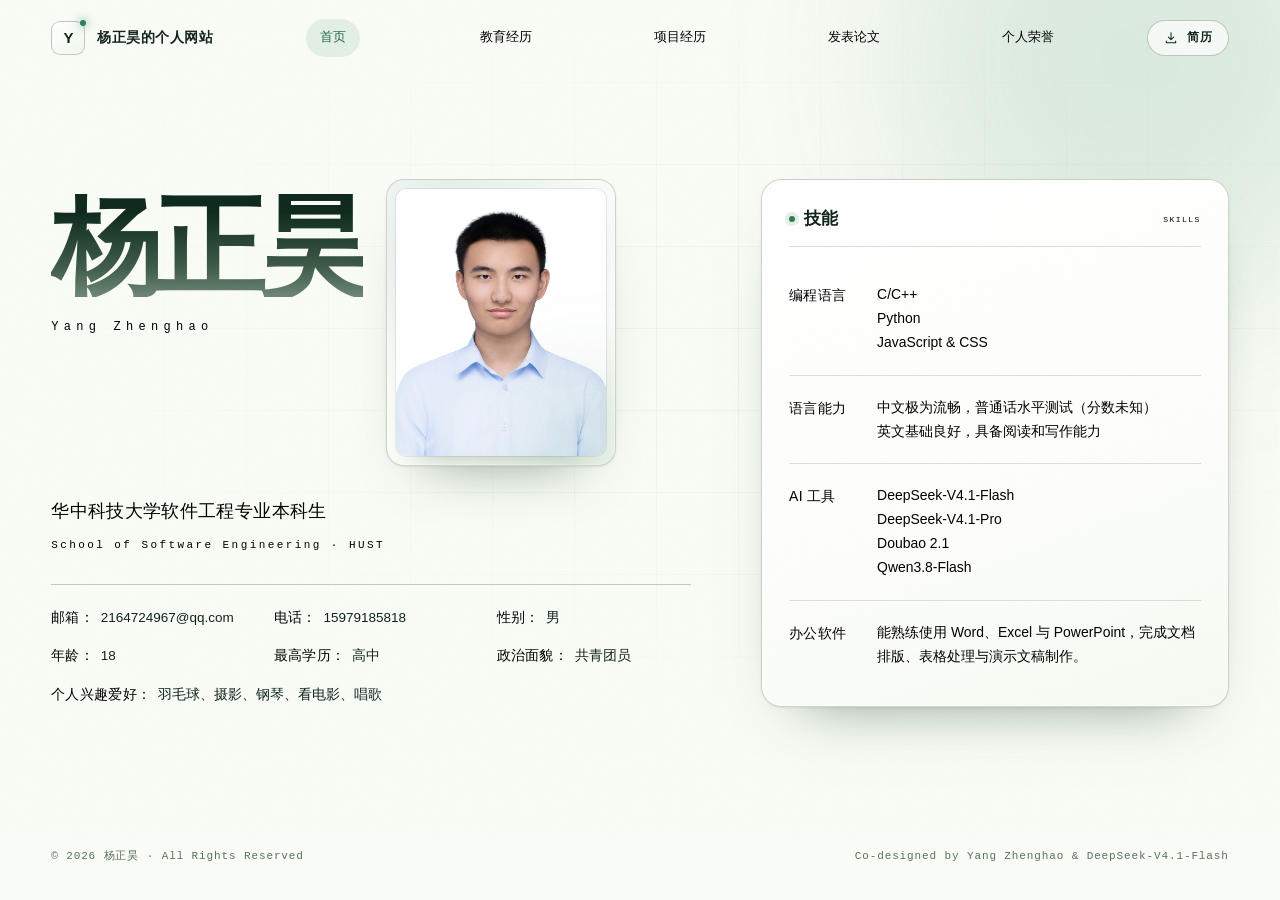
==== commit aa7a58d3: "Update index.html" ====
--- a/index.html
+++ b/index.html
@@ -5,7 +5,7 @@
   <meta name="viewport" content="width=device-width, initial-scale=1.0">
   <meta name="theme-color" content="#f9fcf5">
   <meta name="color-scheme" content="light">
-  <title>杨正昊 | 软件工程 · 华中科技大学</title>
+  <title>杨正昊个人网站</title>
   <meta name="description" content="杨正昊的个人网站。华中科技大学软件工程 2026 级本科生，C/C++ 学习者，摄影、钢琴与羽毛球爱好者。">
   <meta name="author" content="杨正昊">
   <meta property="og:type" content="website">
@@ -96,7 +96,7 @@
         <div class="hero-copy">
           <div class="hero-identity">
             <div class="hero-identity-copy hero-anim" style="--d:.05s">
-              <h1 class="hero-title">杨正昊<span class="title-dot">.</span></h1>
+              <h1 class="hero-title">杨正昊</h1>
               <p class="hero-latin">Yang Zhenghao</p>
             </div>
 
--- a/assets/css/style.css
+++ b/assets/css/style.css
@@ -4,18 +4,29 @@
    ========================================================================== */
 
 :root {
-  --ink: #f6faf3;
-  --ink-2: #edf6e8;
+  /* 纸面分层：整体近白底带一点点绿，卡片为纯白纸面；
+     卡片边界由细描边与柔和落影表现。 */
+  --ink: #f9fcf5;
+  --ink-2: #f3f9ee;
+  --paper: #ffffff;
+  --paper-soft: #f8fbf3;
   --surface: #ffffff;
-  --surface-2: #f0f7ec;
+  --surface-2: #f3f8ee;
   --text: #10231a;
-  --muted: #4f6356;
-  --dim: #5f7466;
+  /* 次要文字（说明、标签、日期、页脚等小字）统一纯黑；绿色强调色仍用 --accent */
+  --muted: #000000;
+  --dim: #000000;
   --accent: #2f7d55;
   --accent-2: #256a47;
+  /* 直接压在淡绿底色上的小号强调文字，加深一点以保证可读性 */
+  --accent-ink: #2a6f4b;
   --accent-soft: rgba(47, 125, 85, 0.1);
-  --line: rgba(16, 35, 26, 0.1);
-  --line-strong: rgba(16, 35, 26, 0.18);
+  --line: rgba(16, 35, 26, 0.14);
+  --line-strong: rgba(16, 35, 26, 0.24);
+  /* 卡片统一描边与投影：白纸浮在桌面上的纸边与落影 */
+  --paper-border: rgba(16, 35, 26, 0.2);
+  --paper-shadow: 0 1px 2px rgba(22, 61, 38, 0.09),
+    0 30px 60px -40px rgba(22, 61, 38, 0.6);
 
   --font-sans: "Segoe UI Variable Display", "Segoe UI", "PingFang SC",
     "Microsoft YaHei UI", "Microsoft YaHei", "Noto Sans SC", "Helvetica Neue",
@@ -139,27 +150,6 @@
 
 .nowrap {
   white-space: nowrap;
-}
-
-/* ---------- scroll progress ---------- */
-
-.progress {
-  position: fixed;
-  top: 0;
-  left: 0;
-  right: 0;
-  height: 2px;
-  z-index: 120;
-  background: transparent;
-  pointer-events: none;
-}
-
-.progress span {
-  display: block;
-  height: 100%;
-  width: 0;
-  background: linear-gradient(90deg, var(--accent), #9bd3a8);
-  box-shadow: 0 0 14px rgba(47, 125, 85, 0.55);
 }
 
 /* ---------- buttons ---------- */
@@ -233,17 +223,17 @@
 }
 
 .site-header.scrolled {
-  background: rgba(255, 255, 255,0.82);
+  background: rgba(255, 255, 255, 0.9);
   border-bottom-color: var(--line);
   backdrop-filter: blur(18px) saturate(140%);
   -webkit-backdrop-filter: blur(18px) saturate(140%);
 }
 
 .header-inner {
-  display: flex;
+  display: grid;
+  grid-template-columns: auto minmax(0, 1fr) auto;
   align-items: center;
-  justify-content: space-between;
-  gap: 24px;
+  gap: 32px;
   height: var(--header-h);
 }
 
@@ -252,6 +242,7 @@
   align-items: center;
   gap: 12px;
   flex: none;
+  justify-self: start;
 }
 
 .logo-mark {
@@ -290,42 +281,39 @@
 .logo-name {
   font-size: 13.5px;
   font-weight: 600;
-  letter-spacing: 0.08em;
-}
-
-.logo-sub {
-  font-family: var(--font-mono);
-  font-size: 8px;
-  letter-spacing: 0.2em;
-  color: var(--dim);
-}
-
+  letter-spacing: 0.04em;
+  white-space: nowrap;
+}
+
+/* 无边框导航：五个入口在顶栏里等分均布 */
 .nav {
-  display: flex;
+  display: grid;
+  grid-template-columns: repeat(5, minmax(0, 1fr));
   align-items: center;
-  gap: 2px;
-  padding: 5px;
-  border: 1px solid var(--line);
+  width: 100%;
+}
+
+.nav a {
+  justify-self: center;
+  padding: 8px 14px;
+  border: 0;
   border-radius: 999px;
-  background: rgba(16, 35, 26, 0.018);
-}
-
-.nav a {
-  padding: 8px 15px;
-  border-radius: 999px;
+  background: transparent;
   font-size: 12.5px;
   color: var(--muted);
+  text-align: center;
+  white-space: nowrap;
   transition: color 0.25s var(--ease), background 0.25s var(--ease);
 }
 
 .nav a:hover {
-  color: var(--text);
-  background: rgba(16, 35, 26, 0.05);
+  color: var(--accent-2);
+  background: var(--accent-soft);
 }
 
 .nav a.active {
-  color: var(--text);
-  background: rgba(16, 35, 26, 0.07);
+  color: var(--accent-2);
+  background: var(--accent-soft);
 }
 
 .header-actions {
@@ -333,6 +321,7 @@
   align-items: center;
   gap: 10px;
   flex: none;
+  justify-self: end;
 }
 
 .menu-toggle {
@@ -375,7 +364,7 @@
   flex-direction: column;
   justify-content: center;
   padding: calc(var(--header-h) + 32px) var(--gutter) 40px;
-  background: #f8fbf5;
+  background: var(--ink);
   visibility: hidden;
   opacity: 0;
   transform: translateY(-12px);
@@ -415,18 +404,27 @@
   font-weight: 400;
 }
 
-.mobile-menu-foot {
-  display: flex;
-  align-items: center;
-  justify-content: space-between;
-  gap: 20px;
-  margin-top: 40px;
-  flex-wrap: wrap;
-}
-
-.mobile-menu-foot > a:first-child {
-  font-size: 13px;
-  color: var(--muted);
+/* 菜单底部的简历下载入口，替代窄屏隐藏的顶栏按钮 */
+.mobile-download {
+  align-self: stretch;
+  width: 100%;
+  height: 56px;
+  margin-top: clamp(24px, 4.5vh, 36px);
+  font-size: 14px;
+  letter-spacing: 0.04em;
+}
+
+.mobile-download svg {
+  width: 16px;
+  height: 16px;
+}
+
+/* 矮屏（如手机横屏）从顶部排列并允许滚动，保证下载入口可达 */
+@media (max-height: 560px) {
+  .mobile-menu {
+    justify-content: flex-start;
+    overflow-y: auto;
+  }
 }
 
 /* ==========================================================================
@@ -455,19 +453,6 @@
   mask-image: radial-gradient(ellipse 85% 65% at 60% 42%, #000 10%, transparent 72%);
 }
 
-.hero-glow {
-  position: absolute;
-  inset: -10%;
-  z-index: -2;
-  pointer-events: none;
-  background: radial-gradient(
-    620px circle at var(--gx, 72%) var(--gy, 28%),
-    rgba(47, 125, 85, 0.11),
-    transparent 62%
-  );
-  transition: background 0.2s linear;
-}
-
 .orb {
   position: absolute;
   z-index: -1;
@@ -484,47 +469,23 @@
   background: rgba(47, 125, 85, 0.14);
 }
 
-.orb-2 {
-  width: 380px;
-  height: 380px;
-  bottom: -200px;
-  left: -120px;
-  background: rgba(139, 195, 120, 0.16);
-}
-
 .hero-grid {
   display: grid;
-  grid-template-columns: minmax(0, 1.1fr) minmax(0, 0.9fr);
-  align-items: center;
-  gap: clamp(40px, 6vw, 90px);
+  grid-template-columns: minmax(0, 1.16fr) minmax(0, 0.84fr);
+  align-items: start;
+  column-gap: clamp(36px, 5vw, 72px);
   position: relative;
   z-index: 2;
 }
 
-.eyebrow {
-  display: flex;
-  align-items: center;
-  gap: 11px;
-  font-family: var(--font-mono);
-  font-size: 10px;
-  letter-spacing: 0.23em;
-  color: var(--muted);
-  text-transform: uppercase;
-}
-
-.eyebrow .dot {
-  width: 6px;
-  height: 6px;
-  border-radius: 50%;
-  background: var(--accent);
-  box-shadow: 0 0 0 4px rgba(47, 125, 85, 0.13);
-  animation: pulse 2.6s ease-in-out infinite;
-  flex: none;
+/* 名字 + 照片 + 基本信息作为一整列，在页面里垂直居中 */
+.hero-copy {
+  align-self: center;
 }
 
 .hero-title {
-  margin-top: 24px;
-  font-size: clamp(78px, 11.4vw, 174px);
+  margin-top: 0;
+  font-size: clamp(56px, 8.6vw, 126px);
   font-weight: 800;
   line-height: 0.94;
   letter-spacing: -0.055em;
@@ -541,75 +502,118 @@
   margin-left: 4px;
 }
 
+/* ---------- name + portrait lockup ---------- */
+
+.hero-identity {
+  display: flex;
+  align-items: center;
+  gap: clamp(16px, 2.4vw, 34px);
+}
+
+.hero-identity-copy {
+  flex: none;
+}
+
+.hero-portrait {
+  flex: 0 1 198px;
+  width: 198px;
+  min-width: 96px;
+  perspective: 1100px;
+}
+
 .hero-latin {
-  margin-top: 20px;
+  margin-top: 22px;
+  font-family: var(--font-mono);
+  font-size: 12px;
+  letter-spacing: 0.44em;
+  color: var(--dim);
+}
+
+.hero-degree {
+  margin-top: 26px;
+}
+
+.hero-degree-cn {
+  font-size: 18px;
+  line-height: 1.8;
+  letter-spacing: 0.02em;
+  color: var(--muted);
+}
+
+.hero-degree-en {
+  margin-top: 9px;
   font-family: var(--font-mono);
   font-size: 11px;
-  letter-spacing: 0.46em;
+  letter-spacing: 0.22em;
   color: var(--dim);
-  text-transform: uppercase;
-}
-
-.hero-lead {
-  max-width: 540px;
-  margin-top: 28px;
-  font-size: 16px;
-  line-height: 1.95;
-  color: var(--muted);
-}
-
-.hero-lead strong {
+}
+
+/* ---------- hero basic info ---------- */
+
+.hero-meta {
+  display: flex;
+  flex-direction: column;
+  gap: 9px;
+  max-width: 640px;
+  margin: 24px 0 0;
+  padding-top: 18px;
+  border-top: 1px solid var(--line-strong);
+}
+
+.hero-meta-row {
+  display: grid;
+  grid-template-columns: repeat(3, minmax(0, 1fr));
+  gap: 6px clamp(16px, 2.4vw, 28px);
+}
+
+.hero-meta-item {
+  display: flex;
+  align-items: baseline;
+  gap: 7px;
+  min-width: 0;
+}
+
+.hero-meta-item--end {
+  grid-column: 3;
+}
+
+.hero-meta-item--wide {
+  grid-column: 1 / -1;
+}
+
+.hero-meta dt {
+  flex: none;
+  font-size: 12.5px;
+  letter-spacing: 0.02em;
+  color: var(--dim);
+}
+
+.hero-meta dt::after {
+  content: "：";
+  letter-spacing: 0;
+}
+
+.hero-meta dd {
+  min-width: 0;
+  margin: 0;
+  font-size: 12.5px;
+  line-height: 1.7;
   color: var(--text);
-  font-weight: 500;
-}
-
-.hero-actions {
-  display: flex;
-  flex-wrap: wrap;
-  gap: 12px;
-  margin-top: 36px;
-}
-
-.hero-meta {
-  display: flex;
-  flex-wrap: wrap;
-  gap: 34px;
-  margin-top: 54px;
-}
-
-.meta-item {
-  display: flex;
-  flex-direction: column;
-  gap: 5px;
-}
-
-.meta-label {
-  font-family: var(--font-mono);
-  font-size: 8.5px;
-  letter-spacing: 0.2em;
-  color: var(--dim);
-}
-
-.meta-value {
-  font-size: 12.5px;
-  color: var(--muted);
-  font-variant-numeric: tabular-nums;
+  overflow-wrap: anywhere;
+}
+
+.hero-meta a {
+  border-bottom: 1px solid transparent;
+  white-space: nowrap;
+  transition: color 0.25s var(--ease), border-color 0.25s var(--ease);
+}
+
+.hero-meta a:hover {
+  color: var(--accent);
+  border-bottom-color: currentColor;
 }
 
 /* ---------- profile card ---------- */
-
-.hero-visual {
-  position: relative;
-  display: flex;
-  align-items: center;
-  justify-content: center;
-  perspective: 1100px;
-}
-
-.profile-wrap {
-  position: relative;
-  width: min(100%, 396px);
-}
 
 .profile-card {
   position: relative;
@@ -617,14 +621,13 @@
   flex-direction: column;
   width: 100%;
   aspect-ratio: 4 / 5;
-  padding: 26px;
-  border: 1px solid var(--line-strong);
-  border-radius: 26px;
-  background: linear-gradient(155deg, #ffffff 0%, #f1f8eb 58%, #e3f0da 100%);
-  box-shadow: 0 44px 90px -52px rgba(22, 61, 38, 0.42), 0 0 0 1px rgba(255, 255, 255,0.9) inset,
-    0 1px 0 rgba(255, 255, 255,0.9) inset;
-  transform-style: preserve-3d;
-  will-change: transform;
+  padding: 9px;
+  border: 1px solid var(--paper-border);
+  border-radius: 18px;
+  background: linear-gradient(155deg, #ffffff 0%, #fdfefb 62%, #f5faf0 100%);
+  box-shadow: var(--paper-shadow),
+    0 0 0 1px rgba(255, 255, 255, 0.9) inset,
+    0 1px 0 rgba(255, 255, 255, 0.9) inset;
   overflow: hidden;
 }
 
@@ -644,173 +647,141 @@
 .profile-card::after {
   content: "";
   position: absolute;
-  width: 220px;
-  height: 220px;
-  right: -70px;
-  bottom: -60px;
+  width: 140px;
+  height: 140px;
+  right: -46px;
+  bottom: -44px;
   border-radius: 50%;
   background: rgba(47, 125, 85, 0.1);
-  filter: blur(60px);
+  filter: blur(44px);
   pointer-events: none;
 }
 
-.profile-head {
-  display: flex;
-  align-items: center;
+.profile-photo {
+  position: relative;
+  flex: 1;
+  min-height: 0;
+  margin: 0;
+  border-radius: 11px;
+  overflow: hidden;
+  background: #ffffff;
+  box-shadow: 0 0 0 1px rgba(16, 35, 26, 0.08),
+    0 18px 30px -22px rgba(22, 61, 38, 0.4);
+}
+
+.profile-photo img {
+  display: block;
+  width: 100%;
+  height: 100%;
+  object-fit: cover;
+  object-position: center 26%;
+}
+
+/* ---------- hero skills panel ---------- */
+
+.hero-skills {
+  position: relative;
+  padding: clamp(20px, 2.1vw, 30px);
+  border: 1px solid var(--paper-border);
+  border-radius: clamp(18px, 1.6vw, 24px);
+  background: linear-gradient(
+    160deg,
+    #ffffff 0%,
+    #fdfefb 58%,
+    #f6faf1 100%
+  );
+  box-shadow: var(--paper-shadow),
+    0 0 0 1px rgba(255, 255, 255, 0.8) inset;
+}
+
+.hero-skills-head {
+  display: flex;
+  align-items: baseline;
   justify-content: space-between;
   gap: 12px;
-  font-family: var(--font-mono);
-  font-size: 8.5px;
-  letter-spacing: 0.18em;
-  color: var(--dim);
-  position: relative;
-  z-index: 2;
-}
-
-.profile-status {
-  display: inline-flex;
+  padding-bottom: clamp(10px, 1.2vw, 15px);
+  border-bottom: 1px solid var(--line);
+}
+
+.hero-skills-title {
+  display: flex;
   align-items: center;
-  gap: 6px;
-  color: var(--accent);
-}
-
-.profile-status i {
-  width: 5px;
-  height: 5px;
+  gap: 9px;
+  font-size: clamp(15px, 1.1vw, 16.5px);
+  font-weight: 700;
+  line-height: 1.4;
+  letter-spacing: 0.01em;
+  color: var(--text);
+}
+
+.hero-skills-title::before {
+  content: "";
+  flex: none;
+  width: 6px;
+  height: 6px;
   border-radius: 50%;
   background: var(--accent);
-  box-shadow: 0 0 8px var(--accent);
-}
-
-.profile-mark {
-  position: relative;
-  display: flex;
-  align-items: center;
-  justify-content: center;
-  flex: 1;
-  min-height: 220px;
-  transform: translateZ(40px);
-}
-
-.mark-cn {
-  position: relative;
-  z-index: 2;
-  font-size: clamp(132px, 15vw, 190px);
-  font-weight: 800;
-  line-height: 1;
-  letter-spacing: -0.1em;
-  padding-right: 6px;
-  background: linear-gradient(180deg, #11331f 16%, #5f816a 92%);
-  -webkit-background-clip: text;
-  background-clip: text;
-  color: transparent;
-  filter: drop-shadow(0 18px 26px rgba(22, 61, 38, 0.16));
-}
-
-.stamp {
-  position: absolute;
-  z-index: 3;
-  right: 7%;
-  bottom: 9%;
-  display: grid;
-  grid-template-rows: 1fr 1fr;
-  place-items: center;
-  width: 58px;
-  height: 58px;
-  padding: 4px;
-  border: 1.5px solid var(--accent);
-  border-radius: 4px;
-  background: rgba(47, 125, 85, 0.05);
-  color: var(--accent);
-  font-family: var(--font-serif);
-  font-size: 16px;
-  line-height: 1.05;
-  letter-spacing: 0.06em;
-  transform: rotate(-8deg);
-}
-
-.ring {
-  position: absolute;
-  border: 1px dashed rgba(16, 35, 26, 0.1);
-  border-radius: 50%;
-  pointer-events: none;
-}
-
-.ring-1 {
-  width: 74%;
-  aspect-ratio: 1;
-  animation: spin 52s linear infinite;
-}
-
-.ring-2 {
-  width: 100%;
-  aspect-ratio: 1;
-  border-style: solid;
-  border-color: rgba(16, 35, 26, 0.045);
-}
-
-.ring-1::before {
-  content: "";
-  position: absolute;
-  top: 6%;
-  left: 12%;
-  width: 4px;
-  height: 4px;
-  border-radius: 50%;
-  background: var(--accent);
-  box-shadow: 0 0 10px var(--accent);
-}
-
-.profile-info {
-  position: relative;
-  z-index: 2;
-  display: flex;
-  flex-direction: column;
-  gap: 9px;
-  padding-top: 16px;
-  border-top: 1px solid var(--line);
-}
-
-.info-row {
-  display: flex;
-  align-items: baseline;
-  justify-content: space-between;
-  gap: 14px;
-}
-
-.info-key {
+  box-shadow: 0 0 0 4px rgba(47, 125, 85, 0.12);
+}
+
+.hero-skills-en {
   font-family: var(--font-mono);
   font-size: 8px;
   letter-spacing: 0.18em;
   color: var(--dim);
-}
-
-.info-val {
-  font-size: 12px;
-  color: var(--text);
-  text-align: right;
-}
-
-.profile-side {
-  position: absolute;
-  right: -26px;
-  top: 50%;
-  transform: translateY(-50%) rotate(90deg);
-  transform-origin: center;
-  font-family: var(--font-mono);
-  font-size: 8px;
-  letter-spacing: 0.32em;
+  white-space: nowrap;
+  text-transform: uppercase;
+}
+
+.hero-skills-list {
+  display: flex;
+  flex-direction: column;
+  margin: 16px 0 0;
+}
+
+.hero-skill {
+  display: grid;
+  grid-template-columns: 72px minmax(0, 1fr);
+  align-items: start;
+  gap: 10px;
+  padding: 12px 0;
+  border-bottom: 1px solid var(--line);
+}
+
+.hero-skill:last-child {
+  padding-bottom: 0;
+  border-bottom: 0;
+}
+
+.hero-skill dt {
+  font-size: 13px;
+  line-height: 1.75;
+  letter-spacing: 0.02em;
   color: var(--dim);
   white-space: nowrap;
+}
+
+.hero-skill dd {
+  display: flex;
+  flex-direction: column;
+  gap: 7px;
+  min-width: 0;
+  margin: 0;
+}
+
+.hero-skill-desc {
+  font-size: 13px;
+  line-height: 1.72;
+  color: var(--muted);
 }
 
 .chip {
   position: absolute;
   z-index: 4;
   padding: 7px 12px;
-  border: 1px solid var(--line-strong);
+  border: 1px solid var(--paper-border);
   border-radius: 999px;
-  background: rgba(255, 255, 255,0.9);
+  background: rgba(255, 255, 255, 0.95);
   backdrop-filter: blur(12px);
   -webkit-backdrop-filter: blur(12px);
   font-family: var(--font-mono);
@@ -844,136 +815,6 @@
   animation-delay: -1s;
 }
 
-.scroll-cue {
-  position: absolute;
-  left: 50%;
-  bottom: 22px;
-  transform: translateX(-50%);
-  display: flex;
-  flex-direction: column;
-  align-items: center;
-  gap: 10px;
-  font-family: var(--font-mono);
-  font-size: 8px;
-  letter-spacing: 0.24em;
-  color: var(--dim);
-}
-
-.scroll-cue i {
-  position: relative;
-  display: block;
-  width: 1px;
-  height: 44px;
-  background: var(--line-strong);
-  overflow: hidden;
-}
-
-.scroll-cue i::after {
-  content: "";
-  position: absolute;
-  top: -50%;
-  left: 0;
-  width: 1px;
-  height: 50%;
-  background: var(--accent);
-  animation: scrollDown 2.2s var(--ease) infinite;
-}
-
-/* ---------- marquee ---------- */
-
-.marquee {
-  position: relative;
-  overflow: hidden;
-  border-top: 1px solid var(--line);
-  border-bottom: 1px solid var(--line);
-  background: rgba(16, 35, 26, 0.014);
-}
-
-.marquee-track {
-  display: flex;
-  width: max-content;
-  animation: marquee 38s linear infinite;
-}
-
-.marquee:hover .marquee-track {
-  animation-play-state: paused;
-}
-
-.marquee-group {
-  display: flex;
-  align-items: center;
-}
-
-.marquee-item {
-  display: inline-flex;
-  align-items: center;
-  gap: 26px;
-  padding: 17px 26px;
-  font-family: var(--font-mono);
-  font-size: 10.5px;
-  letter-spacing: 0.22em;
-  color: var(--muted);
-  text-transform: uppercase;
-  white-space: nowrap;
-}
-
-.marquee-item::after {
-  content: "✦";
-  color: var(--accent);
-  font-size: 8px;
-}
-
-/* ---------- stats ---------- */
-
-.stats {
-  display: grid;
-  grid-template-columns: repeat(4, 1fr);
-  padding: 52px 0 58px;
-  border-bottom: 1px solid var(--line);
-}
-
-.stat {
-  padding: 0 30px;
-  border-left: 1px solid var(--line);
-}
-
-.stat:first-child {
-  padding-left: 0;
-  border-left: 0;
-}
-
-.stat-num {
-  display: flex;
-  align-items: baseline;
-  font-size: clamp(40px, 4.6vw, 60px);
-  font-weight: 700;
-  line-height: 1;
-  letter-spacing: -0.045em;
-  font-variant-numeric: tabular-nums;
-}
-
-.stat-text {
-  font-family: var(--font-mono);
-  font-weight: 600;
-  letter-spacing: -0.06em;
-}
-
-.stat-label {
-  margin-top: 14px;
-  font-size: 12.5px;
-  color: var(--text);
-  line-height: 1.5;
-}
-
-.stat-label span {
-  display: block;
-  margin-top: 5px;
-  font-family: var(--font-mono);
-  font-size: 8px;
-  letter-spacing: 0.14em;
-  color: var(--dim);
-}
-
 /* ==========================================================================
    SECTIONS
    ========================================================================== */
@@ -999,11 +840,10 @@
   font-size: 9.5px;
   letter-spacing: 0.24em;
   color: var(--dim);
-  text-transform: uppercase;
 }
 
 .sec-label .num {
-  color: var(--accent);
+  color: var(--accent-ink);
 }
 
 .sec-label i {
@@ -1029,128 +869,14 @@
   color: var(--muted);
 }
 
-/* ---------- about ---------- */
-
-.about-grid {
-  display: grid;
-  grid-template-columns: 0.82fr 1.18fr;
-  gap: clamp(40px, 7vw, 100px);
-  align-items: start;
-}
-
-.about-aside {
-  position: sticky;
-  top: calc(var(--header-h) + 44px);
-}
-
-.about-quote {
-  margin-top: 40px;
-  padding-left: 20px;
-  border-left: 2px solid var(--accent);
-  font-family: var(--font-serif);
-  font-size: clamp(19px, 2vw, 22px);
-  line-height: 1.75;
-  color: var(--text);
-  letter-spacing: 0.01em;
-}
-
-.about-sign {
-  margin-top: 14px;
-  font-family: var(--font-mono);
-  font-size: 9px;
-  letter-spacing: 0.16em;
-  color: var(--dim);
-}
-
-.about-body {
-  max-width: 640px;
-}
-
-.about-lead {
-  font-size: clamp(20px, 2.3vw, 27px);
-  font-weight: 500;
-  line-height: 1.75;
-  letter-spacing: -0.02em;
-  color: var(--text);
-}
-
-.about-body p + p {
-  margin-top: 20px;
-  font-size: 15px;
-  line-height: 1.95;
-  color: var(--muted);
-}
-
-.info-grid {
-  display: grid;
-  grid-template-columns: repeat(2, 1fr);
-  gap: 0 44px;
-  margin-top: 46px;
-  border-top: 1px solid var(--line);
-}
-
-.info-cell {
-  display: flex;
-  align-items: baseline;
-  justify-content: space-between;
-  gap: 16px;
-  padding: 17px 0;
-  border-bottom: 1px solid var(--line);
-}
-
-.info-cell dt {
-  font-family: var(--font-mono);
-  font-size: 8.5px;
-  letter-spacing: 0.18em;
-  color: var(--dim);
-}
-
-.info-cell dd {
-  margin: 0;
-  font-size: 13px;
-  color: var(--text);
-}
-
-.hobbies {
-  display: flex;
-  align-items: center;
-  flex-wrap: wrap;
-  gap: 9px;
-  margin-top: 36px;
-}
-
-.hobby-label {
-  margin-right: 6px;
-  font-family: var(--font-mono);
-  font-size: 8.5px;
-  letter-spacing: 0.18em;
-  color: var(--dim);
-}
-
-.pill {
-  padding: 6px 14px;
-  border: 1px solid var(--line);
-  border-radius: 999px;
-  font-size: 11.5px;
-  color: var(--muted);
-  transition: border-color 0.25s var(--ease), color 0.25s var(--ease),
-    background 0.25s var(--ease), transform 0.25s var(--ease);
-}
-
-.pill:hover {
-  border-color: rgba(47, 125, 85, 0.5);
-  background: var(--accent-soft);
-  color: var(--text);
-  transform: translateY(-2px);
-}
-
-/* ---------- education ---------- */
+/* ---------- education / work · 时间线列表 ---------- */
 
 .timeline {
   border-top: 1px solid var(--line);
 }
 
-.edu-item {
+.edu-item,
+.work-item {
   display: grid;
   grid-template-columns: 180px minmax(0, 1fr);
   gap: 48px;
@@ -1164,6 +890,40 @@
   font-size: 11px;
   letter-spacing: 0.06em;
   color: var(--muted);
+}
+
+/* 项目没有起止日期：左列换成序号 + 状态，其余版式与教育经历一致 */
+.work-date {
+  display: flex;
+  flex-direction: column;
+  align-items: flex-start;
+  gap: 8px;
+  padding-top: 6px;
+}
+
+.work-num {
+  font-family: var(--font-mono);
+  font-size: 11px;
+  letter-spacing: 0.06em;
+  color: var(--muted);
+}
+
+.work-state {
+  display: inline-flex;
+  align-items: center;
+  gap: 5px;
+  font-family: var(--font-mono);
+  font-size: 9.5px;
+  letter-spacing: 0.14em;
+  color: var(--accent);
+}
+
+.work-state::before {
+  content: "";
+  width: 4px;
+  height: 4px;
+  border-radius: 50%;
+  background: currentColor;
 }
 
 .edu-badge {
@@ -1173,19 +933,21 @@
   border: 1px solid rgba(47, 125, 85, 0.28);
   border-radius: 999px;
   font-family: var(--font-mono);
-  font-size: 8px;
+  font-size: 10px;
   letter-spacing: 0.14em;
   color: var(--accent);
   white-space: nowrap;
 }
 
-.edu-card {
+.edu-card,
+.work-body {
   position: relative;
   padding-left: 38px;
   border-left: 1px solid var(--line-strong);
 }
 
-.edu-card::before {
+.edu-card::before,
+.work-body::before {
   content: "";
   position: absolute;
   left: -4px;
@@ -1197,14 +959,19 @@
   box-shadow: 0 0 0 4px rgba(47, 125, 85, 0.12);
 }
 
-.edu-top {
+.edu-top,
+.work-top {
   display: flex;
   align-items: center;
   justify-content: space-between;
-  gap: 16px;
-}
-
-.edu-top h3 {
+  flex-wrap: wrap;
+  gap: 10px 16px;
+}
+
+.edu-top h3,
+.edu-top h2,
+.work-top h3,
+.work-top h2 {
   font-size: clamp(23px, 2.6vw, 30px);
   font-weight: 600;
   line-height: 1.3;
@@ -1215,6 +982,20 @@
   margin-top: 0;
   border-color: var(--line);
   color: var(--dim);
+}
+
+/* 校名全称比缩写长得多：略微收紧字距，空间不足时允许折行，避免撑破版面 */
+.edu-top .edu-badge--full {
+  flex: 0 1 auto;
+  min-width: 0;
+  max-width: 100%;
+  padding: 5px 12px;
+  font-size: 11px;
+  letter-spacing: 0.09em;
+  line-height: 1.7;
+  text-align: center;
+  text-wrap: balance;
+  white-space: normal;
 }
 
 .edu-role {
@@ -1222,6 +1003,43 @@
   font-size: 12.5px;
   letter-spacing: 0.03em;
   color: var(--accent);
+}
+
+/* 项目标题右侧的英文副题比校名短，沿用同一种徽标样式 */
+.work-badge {
+  flex: 0 1 auto;
+  min-width: 0;
+  max-width: 100%;
+  padding: 5px 12px;
+  border: 1px solid var(--line);
+  border-radius: 999px;
+  font-family: var(--font-mono);
+  font-size: 11px;
+  letter-spacing: 0.09em;
+  line-height: 1.7;
+  text-align: center;
+  text-wrap: balance;
+  color: var(--dim);
+  white-space: normal;
+}
+
+/* 项目标签只是一行小字，不再做成描边胶囊 */
+.work-tags {
+  display: flex;
+  flex-wrap: wrap;
+  align-items: center;
+  margin-top: 18px;
+  font-family: var(--font-mono);
+  font-size: 10px;
+  letter-spacing: 0.1em;
+  color: var(--dim);
+}
+
+.work-tags span + span::before {
+  content: "·";
+  margin: 0 8px;
+  color: var(--muted);
+  opacity: 0.55;
 }
 
 .bullet-list {
@@ -1250,558 +1068,319 @@
   transform: rotate(45deg);
 }
 
-.tags {
-  display: flex;
-  flex-wrap: wrap;
-  gap: 7px;
-  margin-top: 20px;
-}
-
-.tags span {
-  padding: 4px 9px;
-  border: 1px solid var(--line);
-  border-radius: 3px;
-  font-family: var(--font-mono);
-  font-size: 9px;
-  letter-spacing: 0.05em;
-  color: var(--dim);
-}
-
-/* ---------- skills ---------- */
-
-.skills-grid {
+/* ---------- publications ---------- */
+
+.pub-list {
+  display: flex;
+  flex-direction: column;
+  gap: 14px;
+}
+
+.pub-card {
+  position: relative;
   display: grid;
-  grid-template-columns: repeat(2, minmax(0, 1fr));
-  gap: 16px;
-}
-
-.skill-card {
-  position: relative;
-  padding: 30px;
-  border: 1px solid var(--line);
+  grid-template-columns: 92px minmax(0, 1fr) minmax(230px, 360px);
+  grid-template-areas: "side main meta";
+  align-items: center;
+  gap: 32px;
+  padding: 26px 30px;
+  border: 1px solid var(--paper-border);
   border-radius: 18px;
-  background: linear-gradient(160deg, rgba(16, 35, 26, 0.035), rgba(16, 35, 26, 0.006));
+  background: var(--paper);
+  box-shadow: var(--paper-shadow);
   overflow: hidden;
-  transition: transform 0.4s var(--ease), border-color 0.4s var(--ease),
-    background 0.4s var(--ease);
-}
-
-.skill-card::after {
+}
+
+.pub-card::before {
+  content: "";
+  position: absolute;
+  top: 18px;
+  bottom: 18px;
+  left: 0;
+  width: 2px;
+  border-radius: 0 2px 2px 0;
+  background: linear-gradient(180deg, var(--accent), rgba(47, 125, 85, 0.18));
+}
+
+.pub-card::after {
   content: "";
   position: absolute;
   inset: 0;
-  background: radial-gradient(
-    380px circle at var(--sx, 50%) var(--sy, 0%),
-    rgba(47, 125, 85, 0.09),
-    transparent 48%
-  );
-  opacity: 0;
-  transition: opacity 0.4s var(--ease);
+  background-image: linear-gradient(to right, rgba(16, 35, 26, 0.02) 1px, transparent 1px),
+    linear-gradient(to bottom, rgba(16, 35, 26, 0.02) 1px, transparent 1px);
+  background-size: 44px 44px;
+  -webkit-mask-image: radial-gradient(ellipse at 100% 50%, #000, transparent 62%);
+  mask-image: radial-gradient(ellipse at 100% 50%, #000, transparent 62%);
   pointer-events: none;
 }
 
-.skill-card:hover {
-  transform: translateY(-4px);
-  border-color: rgba(47, 125, 85, 0.32);
-}
-
-.skill-card:hover::after {
-  opacity: 1;
-}
-
-.skill-top {
-  display: flex;
-  align-items: center;
-  justify-content: space-between;
-  gap: 12px;
+.pub-side {
   position: relative;
   z-index: 1;
-}
-
-.skill-num {
+  grid-area: side;
+  display: flex;
+  flex-direction: column;
+  align-items: flex-start;
+  gap: 10px;
+}
+
+.pub-index {
   font-family: var(--font-mono);
-  font-size: 8.5px;
-  letter-spacing: 0.14em;
-  color: var(--dim);
-}
-
-.skill-top .skill-num:first-child {
+  font-size: 17px;
+  font-weight: 600;
+  letter-spacing: 0.12em;
+  line-height: 1;
   color: var(--accent);
 }
 
-.skill-card h3 {
+.pub-state {
+  display: inline-flex;
+  align-items: center;
+  gap: 6px;
+  padding: 4px 10px;
+  border: 1px solid rgba(47, 125, 85, 0.16);
+  border-radius: 999px;
+  background: rgba(47, 125, 85, 0.06);
+  font-family: var(--font-mono);
+  font-size: 10.5px;
+  letter-spacing: 0.12em;
+  line-height: 1.5;
+  color: var(--accent);
+  white-space: nowrap;
+}
+
+.pub-state::before {
+  content: "";
+  width: 4px;
+  height: 4px;
+  border-radius: 50%;
+  background: currentColor;
+}
+
+.pub-main {
   position: relative;
   z-index: 1;
-  margin-top: 26px;
-  font-size: 20px;
+  grid-area: main;
+  min-width: 0;
+}
+
+.pub-title {
+  font-size: 24px;
   font-weight: 600;
-  letter-spacing: -0.01em;
-}
-
-.skill-desc {
+  line-height: 1.4;
+  letter-spacing: -0.02em;
+  color: #2b4234;
+}
+
+.pub-venue {
+  margin-top: 8px;
+  font-family: var(--font-mono);
+  font-size: 11.5px;
+  letter-spacing: 0.1em;
+  line-height: 1.7;
+  color: var(--dim);
+}
+
+.pub-meta {
   position: relative;
   z-index: 1;
-  max-width: 430px;
-  margin-top: 10px;
+  grid-area: meta;
+  display: flex;
+  flex-direction: column;
+  gap: 12px;
+  padding-left: 24px;
+  border-left: 1px solid var(--line);
+}
+
+.pub-tags {
+  display: flex;
+  flex-wrap: wrap;
+  gap: 6px;
+}
+
+.pub-tags span {
+  padding: 5px 10px;
+  border: 1px dashed rgba(47, 125, 85, 0.22);
+  border-radius: 6px;
+  background: rgba(47, 125, 85, 0.035);
+  font-family: var(--font-mono);
+  font-size: 11px;
+  letter-spacing: 0.03em;
+  line-height: 1.5;
+  color: var(--dim);
+  white-space: nowrap;
+}
+
+/* 平板：编号与正文并排，待填字段落到下一行 */
+@media (max-width: 1120px) {
+  .pub-card {
+    grid-template-columns: 84px minmax(0, 1fr) minmax(230px, 340px);
+    gap: 24px;
+    padding: 24px 26px;
+  }
+}
+
+@media (max-width: 860px) {
+  .pub-card {
+    grid-template-columns: 76px minmax(0, 1fr);
+    grid-template-areas:
+      "side main"
+      "meta meta";
+    align-items: start;
+    gap: 16px 22px;
+    padding: 22px;
+  }
+
+  .pub-side {
+    gap: 8px;
+  }
+
+  .pub-meta {
+    flex-direction: row;
+    flex-wrap: wrap;
+    align-items: center;
+    justify-content: space-between;
+    gap: 10px 18px;
+    padding-left: 0;
+    padding-top: 14px;
+    border-left: 0;
+    border-top: 1px solid var(--line);
+  }
+}
+
+/* 手机：编号、正文、字段依次上下排列 */
+@media (max-width: 560px) {
+  .pub-list {
+    gap: 12px;
+  }
+
+  .pub-card {
+    grid-template-columns: 1fr;
+    grid-template-areas:
+      "side"
+      "main"
+      "meta";
+    gap: 14px;
+    padding: 20px;
+  }
+
+  .pub-side {
+    flex-direction: row;
+    align-items: center;
+    gap: 10px;
+  }
+
+  .pub-meta {
+    flex-direction: column;
+    align-items: flex-start;
+    gap: 10px;
+  }
+
+  .pub-tags {
+    display: grid;
+    grid-template-columns: repeat(2, minmax(0, 1fr));
+    width: 100%;
+  }
+
+  .pub-tags span {
+    padding-inline: 6px;
+    text-align: center;
+  }
+
+  .pub-card::before {
+    top: 14px;
+    bottom: 14px;
+  }
+}
+
+/* ---------- honors ---------- */
+
+.honor-list {
+  display: flex;
+  flex-direction: column;
+  gap: 12px;
+}
+
+/* 每条荣誉一张细长白卡：保留单列排列，用卡片描边和柔和投影区分条目 */
+.honor-item {
+  position: relative;
+  padding: 18px 26px 18px 46px;
+  border: 1px solid var(--paper-border);
+  border-radius: 16px;
+  background: var(--paper);
+  box-shadow: 0 1px 2px rgba(22, 61, 38, 0.07),
+    0 6px 14px -8px rgba(22, 61, 38, 0.16),
+    0 18px 34px -22px rgba(22, 61, 38, 0.26);
+}
+
+.honor-item::before {
+  content: "";
+  position: absolute;
+  left: 24px;
+  top: 50%;
+  width: 6px;
+  height: 6px;
+  border: 1px solid var(--accent);
+  transform: translateY(-50%) rotate(45deg);
+}
+
+.honor-line {
+  display: flex;
+  flex-wrap: wrap;
+  align-items: baseline;
+  gap: 2px 12px;
+}
+
+.honor-name {
+  font-size: clamp(16.5px, 1.55vw, 19px);
+  font-weight: 600;
+  line-height: 1.55;
+  letter-spacing: -0.012em;
+  color: var(--text);
+}
+
+.honor-sub {
+  font-weight: 500;
+}
+
+.honor-detail {
   font-size: 13px;
-  line-height: 1.85;
+  line-height: 1.75;
   color: var(--muted);
 }
 
-.skill-tags {
+.honor-date {
+  margin-left: auto;
+  padding-top: 1px;
+  font-family: var(--font-mono);
+  font-size: 14px;
+  letter-spacing: 0.05em;
+  color: var(--dim);
+  white-space: nowrap;
+}
+
+/* ---------- footer ---------- */
+
+.site-footer {
   position: relative;
-  z-index: 1;
-  display: flex;
-  flex-wrap: wrap;
-  gap: 7px;
-  margin-top: 22px;
-}
-
-.skill-tags span {
-  padding: 5px 11px;
-  border: 1px solid rgba(16, 35, 26, 0.045);
-  border-radius: 999px;
-  background: rgba(16, 35, 26, 0.05);
-  font-size: 11px;
-  color: var(--text);
-}
-
-.skill-card--wide {
-  grid-column: 1 / -1;
-  display: grid;
-  grid-template-columns: 1fr 1.25fr;
-  gap: 40px;
-  align-items: center;
-}
-
-.skill-card--wide h3 {
-  margin-top: 14px;
-  font-size: clamp(24px, 2.6vw, 30px);
-}
-
-.skill-card--wide .skill-desc {
-  margin-top: 0;
-  max-width: 520px;
-}
-
-.skill-card--wide .skill-tags {
-  margin-top: 16px;
-}
-
-/* ---------- project ---------- */
-
-.project-section {
-  position: relative;
-  border-top: 1px solid var(--line);
-  border-bottom: 1px solid var(--line);
-  background: radial-gradient(70% 90% at 80% 20%, rgba(47, 125, 85, 0.045), transparent 60%),
-    var(--ink-2);
-}
-
-.project-card {
-  position: relative;
-  padding: clamp(28px, 4vw, 52px);
-  border: 1px solid var(--line);
-  border-radius: 28px;
-  background: linear-gradient(135deg, rgba(93, 166, 114, 0.1), transparent 38%),
-    linear-gradient(160deg, #ffffff, #f4faef 72%);
-  box-shadow: 0 34px 70px -55px rgba(22, 61, 38, 0.3);
+  isolation: isolate;
   overflow: hidden;
-}
-
-.project-card::before {
+  padding: clamp(30px, 3.4vw, 42px) 0 clamp(26px, 3vw, 34px);
+  background: transparent;
+}
+
+/* 页脚只在最底部留一点极轻的提亮，保持整页淡绿底色不被白色盖住 */
+.site-footer::after {
   content: "";
   position: absolute;
   inset: 0;
-  background-image: linear-gradient(to right, rgba(16, 35, 26, 0.018) 1px, transparent 1px),
-    linear-gradient(to bottom, rgba(16, 35, 26, 0.018) 1px, transparent 1px);
-  background-size: 56px 56px;
-  -webkit-mask-image: radial-gradient(ellipse at 80% 50%, #000, transparent 70%);
-  mask-image: radial-gradient(ellipse at 80% 50%, #000, transparent 70%);
+  z-index: -1;
+  background: linear-gradient(
+    180deg,
+    rgba(255, 255, 255, 0) 0%,
+    rgba(255, 255, 255, 0.24) 100%
+  );
   pointer-events: none;
-}
-
-.project-grid {
-  position: relative;
-  z-index: 1;
-  display: grid;
-  grid-template-columns: minmax(0, 1fr) minmax(300px, 370px);
-  gap: clamp(32px, 5vw, 70px);
-  align-items: center;
-}
-
-.project-kicker {
-  font-family: var(--font-mono);
-  font-size: 8.5px;
-  letter-spacing: 0.2em;
-  color: var(--accent);
-}
-
-.project-title {
-  margin-top: 14px;
-  font-size: clamp(34px, 4.2vw, 52px);
-  font-weight: 700;
-  line-height: 1.1;
-  letter-spacing: -0.04em;
-}
-
-.project-en {
-  margin-top: 9px;
-  font-family: var(--font-mono);
-  font-size: 9px;
-  letter-spacing: 0.22em;
-  color: var(--dim);
-}
-
-.project-desc {
-  max-width: 530px;
-  margin-top: 22px;
-  font-size: 14px;
-  line-height: 1.95;
-  color: var(--muted);
-}
-
-.project-list {
-  margin-top: 22px;
-}
-
-.project-list li {
-  font-size: 13.5px;
-}
-
-.project-note {
-  margin-top: 18px;
-  font-family: var(--font-mono);
-  font-size: 8.5px;
-  letter-spacing: 0.06em;
-  color: var(--dim);
-}
-
-/* calculator */
-
-.calc {
-  justify-self: end;
-  width: 100%;
-  max-width: 360px;
-  padding: 16px;
-  border: 1px solid rgba(16, 35, 26, 0.13);
-  border-radius: 22px;
-  background: linear-gradient(180deg, #ffffff, #f1f8ec);
-  box-shadow: 0 32px 60px -34px rgba(22, 61, 38, 0.3), 0 1px 0 rgba(255, 255, 255,0.95) inset;
-}
-
-.calc-bar {
-  display: flex;
-  align-items: center;
-  justify-content: space-between;
-  padding: 2px 4px 13px;
-  font-family: var(--font-mono);
-  font-size: 8px;
-  letter-spacing: 0.16em;
-  color: var(--dim);
-  text-transform: uppercase;
-}
-
-.calc-live {
-  display: inline-flex;
-  align-items: center;
-  gap: 6px;
-  color: var(--accent);
-}
-
-.calc-live::before {
-  content: "";
-  width: 5px;
-  height: 5px;
-  border-radius: 50%;
-  background: var(--accent);
-  box-shadow: 0 0 8px var(--accent);
-}
-
-.calc-screen {
-  margin-bottom: 13px;
-  padding: 18px 16px;
-  border: 1px solid rgba(16, 35, 26, 0.05);
-  border-radius: 14px;
-  background: #e9f4e3;
-  overflow: hidden;
-}
-
-.calc-history {
-  min-height: 16px;
-  font-family: var(--font-mono);
-  font-size: 9.5px;
-  letter-spacing: 0.05em;
-  color: var(--dim);
-  text-align: right;
-  white-space: nowrap;
-  overflow: hidden;
-  text-overflow: ellipsis;
-}
-
-.calc-display {
-  min-height: 50px;
-  margin-top: 3px;
-  font-size: 40px;
-  font-weight: 500;
-  line-height: 1.2;
-  letter-spacing: -0.03em;
-  color: var(--text);
-  text-align: right;
-  font-variant-numeric: tabular-nums;
-  white-space: nowrap;
-  overflow: hidden;
-}
-
-.calc-display.small {
-  font-size: 30px;
-}
-
-.calc-display.tiny {
-  font-size: 23px;
-}
-
-.calc-keys {
-  display: grid;
-  grid-template-columns: repeat(4, 1fr);
-  gap: 7px;
-}
-
-.calc-key {
-  display: grid;
-  place-items: center;
-  height: 50px;
-  border: 1px solid rgba(16, 35, 26, 0.06);
-  border-radius: 12px;
-  background: rgba(16, 35, 26, 0.05);
-  font-size: 15px;
-  font-weight: 500;
-  color: var(--text);
-  user-select: none;
-  transition: background 0.16s var(--ease), transform 0.1s var(--ease),
-    border-color 0.16s var(--ease);
-}
-
-.calc-key:hover {
-  background: rgba(16, 35, 26, 0.1);
-  border-color: rgba(16, 35, 26, 0.14);
-}
-
-.calc-key:active {
-  transform: scale(0.955);
-}
-
-.calc-key.fn {
-  border-color: rgba(47, 125, 85, 0.1);
-  background: rgba(47, 125, 85, 0.08);
-  color: var(--accent);
-}
-
-.calc-key.fn:hover {
-  background: rgba(47, 125, 85, 0.14);
-}
-
-.calc-key.op {
-  background: rgba(16, 35, 26, 0.085);
-  font-size: 18px;
-}
-
-.calc-key.eq {
-  border-color: var(--accent);
-  background: var(--accent);
-  color: #ffffff;
-  font-weight: 700;
-  box-shadow: 0 10px 22px -10px rgba(47, 125, 85, 0.8);
-}
-
-.calc-key.eq:hover {
-  background: var(--accent-2);
-}
-
-/* ---------- honors ---------- */
-
-.honors-grid {
-  display: grid;
-  grid-template-columns: repeat(3, minmax(0, 1fr));
-  gap: 14px;
-}
-
-.honor {
-  position: relative;
-  display: flex;
-  flex-direction: column;
-  min-height: 196px;
-  padding: 26px;
-  border: 1px solid var(--line);
-  border-radius: 16px;
-  background: #ffffff;
-  overflow: hidden;
-  transition: transform 0.35s var(--ease), border-color 0.35s var(--ease),
-    background 0.35s var(--ease);
-}
-
-.honor:hover {
-  transform: translateY(-4px);
-  border-color: rgba(47, 125, 85, 0.32);
-  background: #fbfdf8;
-}
-
-.honor-cat {
-  font-family: var(--font-mono);
-  font-size: 8px;
-  letter-spacing: 0.18em;
-  color: var(--dim);
-  text-transform: uppercase;
-}
-
-.honor h3 {
-  margin-top: 20px;
-  font-size: 18.5px;
-  font-weight: 600;
-  line-height: 1.55;
-  letter-spacing: -0.01em;
-}
-
-.honor-year {
-  margin-top: auto;
-  padding-top: 18px;
-  font-family: var(--font-mono);
-  font-size: 8px;
-  letter-spacing: 0.1em;
-  color: var(--dim);
-  text-transform: uppercase;
-}
-
-.honor-index {
-  position: absolute;
-  top: 26px;
-  right: 26px;
-  font-family: var(--font-mono);
-  font-size: 8px;
-  letter-spacing: 0.1em;
-  color: var(--dim);
-}
-
-.honor--accent {
-  border-color: var(--accent);
-  background: var(--accent);
-  color: #ffffff;
-}
-
-.honor--accent .honor-cat,
-.honor--accent .honor-year,
-.honor--accent .honor-index {
-  color: rgba(255, 255, 255,0.72);
-}
-
-.honor--accent:hover {
-  border-color: var(--accent-2);
-  background: var(--accent-2);
-}
-
-.honor--accent h3 {
-  font-size: clamp(22px, 2vw, 26px);
-  line-height: 1.4;
-}
-
-/* ---------- contact ---------- */
-
-.contact {
-  position: relative;
-  padding: clamp(100px, 12vw, 158px) 0 84px;
-  border-top: 1px solid var(--line);
-  background: radial-gradient(58% 75% at 72% 102%, rgba(47, 125, 85, 0.13), transparent 62%);
-  overflow: hidden;
-}
-
-.contact-ghost {
-  position: absolute;
-  right: -1%;
-  bottom: -5%;
-  z-index: 0;
-  font-size: clamp(120px, 22vw, 320px);
-  font-weight: 800;
-  line-height: 1;
-  letter-spacing: -0.06em;
-  color: transparent;
-  -webkit-text-stroke: 1px rgba(16, 35, 26, 0.05);
-  pointer-events: none;
-  user-select: none;
-}
-
-.contact-inner {
-  position: relative;
-  z-index: 1;
-}
-
-.contact-title {
-  margin-top: 22px;
-  font-size: clamp(46px, 7.8vw, 106px);
-  font-weight: 700;
-  line-height: 1.04;
-  letter-spacing: -0.05em;
-}
-
-.contact-title .accent {
-  font-family: var(--font-serif);
-  font-weight: 500;
-  color: var(--accent);
-  letter-spacing: -0.045em;
-}
-
-.contact-text {
-  max-width: 460px;
-  margin-top: 26px;
-  font-size: 14.5px;
-  line-height: 1.95;
-  color: var(--muted);
-}
-
-.contact-actions {
-  display: flex;
-  align-items: center;
-  flex-wrap: wrap;
-  gap: 13px;
-  margin-top: 40px;
-}
-
-.mail {
-  display: inline-flex;
-  align-items: center;
-  gap: 10px;
-  margin-right: 8px;
-  padding-bottom: 6px;
-  border-bottom: 1px solid var(--line-strong);
-  font-size: clamp(17px, 2.1vw, 23px);
-  letter-spacing: -0.01em;
-  transition: color 0.3s var(--ease), border-color 0.3s var(--ease);
-}
-
-.mail svg {
-  width: 19px;
-  height: 19px;
-  color: var(--accent);
-  flex: none;
-}
-
-.mail:hover {
-  color: var(--accent);
-  border-color: var(--accent);
-}
-
-.contact-hint {
-  margin-top: 22px;
-  font-family: var(--font-mono);
-  font-size: 8.5px;
-  letter-spacing: 0.16em;
-  color: var(--dim);
-}
-
-/* ---------- footer ---------- */
-
-.site-footer {
-  border-top: 1px solid var(--line);
-  padding: 26px 0;
 }
 
 .footer-inner {
@@ -1811,51 +1390,28 @@
   gap: 20px;
   flex-wrap: wrap;
   font-family: var(--font-mono);
-  font-size: 8.5px;
-  letter-spacing: 0.1em;
-  color: var(--dim);
-}
-
-.footer-mid {
-  color: rgba(117, 136, 123, 0.6);
-}
-
-.footer-links {
-  display: flex;
-  gap: 22px;
-}
-
-.footer-links a {
-  transition: color 0.25s var(--ease);
-}
-
-.footer-links a:hover {
-  color: var(--accent);
-}
-
-/* ---------- toast ---------- */
-
-.toast {
-  position: fixed;
-  left: 50%;
-  bottom: 30px;
-  z-index: 200;
-  padding: 12px 20px;
-  border-radius: 999px;
-  background: var(--text);
-  color: #ffffff;
-  font-size: 12.5px;
-  font-weight: 600;
-  box-shadow: 0 18px 40px -16px rgba(22, 61, 38, 0.2);
-  opacity: 0;
-  pointer-events: none;
-  transform: translate(-50%, 16px);
-  transition: opacity 0.3s var(--ease), transform 0.3s var(--ease);
-}
-
-.toast.show {
-  opacity: 1;
-  transform: translate(-50%, 0);
+  font-size: 11px;
+  letter-spacing: 0.08em;
+  /* 页脚署名保留灰绿色；在左上角光晕最浓处仍有 4.5:1 以上对比度 */
+  color: #5b7061;
+}
+
+.footer-credit {
+  margin: 0;
+  text-align: right;
+}
+
+@media (max-width: 720px) {
+  .footer-inner {
+    flex-direction: column;
+    align-items: flex-start;
+    gap: 6px;
+  }
+
+  .footer-credit {
+    font-size: 10px;
+    text-align: left;
+  }
 }
 
 /* ==========================================================================
@@ -1917,29 +1473,13 @@
   }
 }
 
-@keyframes marquee {
-  to {
-    transform: translateX(-50%);
-  }
-}
-
-@keyframes scrollDown {
-  0% {
-    top: -50%;
-  }
-  60%,
-  100% {
-    top: 110%;
-  }
-}
-
 /* ==========================================================================
    RESPONSIVE
    ========================================================================== */
 
 @media (max-width: 1120px) {
   .nav a {
-    padding: 8px 11px;
+    padding: 8px 10px;
     font-size: 12px;
   }
 
@@ -1947,8 +1487,9 @@
     gap: 40px;
   }
 
-  .stat {
-    padding: 0 22px;
+  /* 两栏首屏里文案列较窄，邮箱需要更宽的第一列 */
+  .hero-meta-row {
+    grid-template-columns: 1.25fr 1fr 1fr;
   }
 }
 
@@ -1957,8 +1498,17 @@
     display: none;
   }
 
+  .header-inner {
+    grid-template-columns: minmax(0, 1fr) auto;
+  }
+
   .menu-toggle {
     display: inline-flex;
+  }
+
+  /* 汉堡按钮出现时不再与「简历」按钮同排，简历入口收进展开菜单里 */
+  .header-actions .btn--sm {
+    display: none;
   }
 
   .hero {
@@ -1980,52 +1530,8 @@
     width: min(100%, 380px);
   }
 
-  .hero-meta {
-    margin-top: 38px;
-  }
-
-  .scroll-cue {
-    display: none;
-  }
-
-  .stats {
-    grid-template-columns: repeat(2, 1fr);
-    padding: 16px 0 8px;
-  }
-
-  .stat {
-    padding: 26px 0;
-    border-left: 0;
-  }
-
-  .stat:nth-child(2n) {
-    padding-left: 28px;
-    border-left: 1px solid var(--line);
-  }
-
-  .stat:nth-child(n + 3) {
-    border-top: 1px solid var(--line);
-  }
-
-  .about-grid {
-    grid-template-columns: 1fr;
-    gap: 38px;
-  }
-
-  .about-aside {
-    position: static;
-  }
-
-  .about-quote {
-    max-width: 420px;
-    margin-top: 26px;
-  }
-
-  .about-body {
-    max-width: none;
-  }
-
-  .edu-item {
+  .edu-item,
+  .work-item {
     grid-template-columns: 1fr;
     gap: 16px;
     padding: 32px 0;
@@ -2035,79 +1541,56 @@
     padding-top: 0;
   }
 
-  .edu-date .edu-badge {
-    margin-left: 6px;
-  }
-
-  .skills-grid {
-    grid-template-columns: 1fr;
-  }
-
-  .skill-card--wide {
-    grid-column: auto;
-    grid-template-columns: 1fr;
-    gap: 18px;
-  }
-
-  .skill-card--wide h3 {
-    margin-top: 12px;
-  }
-
-  .project-grid {
-    grid-template-columns: 1fr;
-  }
-
-  .calc {
-    justify-self: start;
-    max-width: 400px;
-    margin-top: 8px;
-  }
-
-  .honors-grid {
-    grid-template-columns: repeat(2, minmax(0, 1fr));
-  }
-
-  .contact-ghost {
-    display: none;
+  /* 窄屏把序号与状态并到标题上方的一行 */
+  .work-date {
+    flex-direction: row;
+    align-items: center;
+    gap: 10px;
+    padding-top: 0;
   }
 }
 
 @media (max-width: 700px) {
-  .header-actions .btn--sm {
-    display: none;
-  }
-
   .hero {
     padding-top: calc(var(--header-h) + 44px);
   }
 
   .hero-title {
-    font-size: clamp(66px, 20.5vw, 100px);
+    font-size: clamp(46px, 14vw, 72px);
     letter-spacing: -0.06em;
   }
 
   .hero-latin {
-    font-size: 9.5px;
-    letter-spacing: 0.34em;
-  }
-
-  .hero-lead {
+    font-size: 10.5px;
+    letter-spacing: 0.32em;
+  }
+
+  .hero-degree {
     margin-top: 22px;
-    font-size: 15px;
-    line-height: 1.9;
-  }
-
-  .hero-actions {
-    margin-top: 30px;
-  }
-
-  .hero-actions .btn {
-    flex: 1 1 0;
-    padding: 0 18px;
+  }
+
+  .hero-degree-cn {
+    font-size: 17px;
+  }
+
+  .hero-degree-en {
+    font-size: 10.5px;
+    letter-spacing: 0.18em;
   }
 
   .hero-meta {
-    gap: 22px;
+    gap: 7px;
+    margin-top: 20px;
+    padding-top: 16px;
+  }
+
+  .hero-meta-row {
+    grid-template-columns: repeat(2, minmax(0, 1fr));
+    gap: 5px 18px;
+  }
+
+  .hero-meta-item--end {
+    grid-column: auto;
   }
 
   .profile-wrap {
@@ -2115,12 +1598,13 @@
   }
 
   .profile-card {
-    padding: 22px;
+    padding: 10px;
     border-radius: 22px;
   }
 
-  .mark-cn {
-    font-size: 150px;
+  .profile-photo {
+    margin: 0;
+    border-radius: 16px;
   }
 
   .chip-1,
@@ -2134,16 +1618,6 @@
     right: -2%;
   }
 
-  .profile-side {
-    display: none;
-  }
-
-  .marquee-item {
-    padding: 14px 20px;
-    gap: 20px;
-    font-size: 9px;
-  }
-
   .section {
     padding: 76px 0;
   }
@@ -2158,118 +1632,91 @@
   }
 
   .sec-desc {
+    flex-basis: 100%;
+    max-width: 100%;
     padding-bottom: 0;
     font-size: 13px;
   }
 
-  .about-lead {
-    font-size: 20px;
-  }
-
-  .info-grid {
-    grid-template-columns: 1fr;
-    margin-top: 34px;
-  }
-
-  .info-cell {
-    padding: 14px 0;
-  }
-
-  .hobbies {
-    margin-top: 28px;
-  }
-
-  .hobby-label {
-    width: 100%;
-  }
-
   .bullet-list li {
     font-size: 13.3px;
   }
 
-  .edu-top {
+  .edu-top,
+  .work-top {
     flex-direction: column;
     align-items: flex-start;
     gap: 8px;
   }
 
-  .edu-card {
+  /* 窄屏收紧字距与字号，保证长校名仍能一行放下 */
+  .edu-top .edu-badge--full {
+    padding: 4px 10px;
+    font-size: 10px;
+    letter-spacing: 0.06em;
+    line-height: 1.7;
+  }
+
+  .work-badge {
+    padding: 4px 10px;
+    font-size: 10px;
+    letter-spacing: 0.06em;
+  }
+
+  .edu-card,
+  .work-body {
     padding-left: 24px;
   }
 
-  .project-card {
-    padding: 22px;
-    border-radius: 20px;
-  }
-
-  .project-title {
-    font-size: 34px;
-  }
-
-  .calc {
-    max-width: 100%;
-    padding: 13px;
-  }
-
-  .calc-key {
-    height: 48px;
-  }
-
-  .calc-display {
-    font-size: 36px;
-  }
-
-  .honors-grid {
-    grid-template-columns: 1fr;
-  }
-
-  .honor {
-    min-height: 168px;
-  }
-
-  .contact-title {
-    font-size: clamp(42px, 12vw, 56px);
-  }
-
-  .contact-actions {
+  .honor-list {
     gap: 10px;
   }
 
-  .mail {
-    width: 100%;
-    font-size: 18px;
-  }
-
-  .contact-actions .btn {
-    flex: 1;
-  }
-
-  .footer-inner {
-    flex-direction: column;
-    align-items: flex-start;
-    gap: 12px;
-  }
-
-  .footer-mid {
-    display: none;
-  }
+  .honor-item {
+    padding: 16px 16px 16px 38px;
+    border-radius: 14px;
+  }
+
+  .honor-item::before {
+    left: 18px;
+    top: 50%;
+  }
+
+  .honor-line {
+    gap: 3px 9px;
+  }
+
+  .honor-name {
+    font-size: 16px;
+  }
+
+  .honor-detail {
+    font-size: 12.5px;
+  }
+
+  .honor-date {
+    font-size: 12.5px;
+  }
+
 }
 
 @media (max-width: 380px) {
   .hero-title {
-    font-size: 64px;
-  }
-
-  .eyebrow {
-    gap: 8px;
-    font-size: 8px;
-    letter-spacing: 0.13em;
-  }
-
-  .eyebrow .dot {
-    width: 5px;
-    height: 5px;
-    box-shadow: 0 0 0 3px rgba(47, 125, 85, 0.13);
+    font-size: 44px;
+  }
+
+  .hero-meta {
+    display: grid;
+    grid-template-columns: repeat(2, minmax(0, 1fr));
+    gap: 5px 14px;
+  }
+
+  .hero-meta-row {
+    display: contents;
+  }
+
+  .hero-meta-row:first-child .hero-meta-item:first-child {
+    grid-column: 1 / -1;
   }
 
   .chip-2 {
@@ -2280,15 +1727,11 @@
     width: 100%;
   }
 
-  .mark-cn {
-    font-size: 132px;
-  }
-
-  .calc-key {
-    height: 44px;
-    font-size: 14px;
-  }
-}
+  .profile-photo {
+    min-height: 0;
+  }
+
+  }
 
 @media (prefers-reduced-motion: reduce) {
   html {
@@ -2307,13 +1750,7 @@
     opacity: 1;
     transform: none;
   }
-
-  .marquee-track {
-    animation: none;
-  }
-}
-
-
+}
 
 /* ==========================================================================
    LIGHT GREEN THEME REFINEMENTS
@@ -2332,20 +1769,6 @@
   background: linear-gradient(145deg, #ffffff, #f0f8eb);
 }
 
-.nav {
-  background: rgba(255, 255, 255, 0.72);
-}
-
-.nav a:hover {
-  color: var(--accent-2);
-  background: rgba(47, 125, 85, 0.08);
-}
-
-.nav a.active {
-  color: var(--accent-2);
-  background: var(--accent-soft);
-}
-
 .btn--ghost {
   background: rgba(255, 255, 255, 0.72);
 }
@@ -2354,108 +1777,8 @@
   background: var(--accent-soft);
 }
 
-.marquee {
-  background: #eff7ea;
-}
-
-.marquee-item {
-  color: #4c6455;
-}
-
-.skill-card {
-  background: linear-gradient(160deg, #ffffff, #f4faef);
-  box-shadow: 0 22px 50px -44px rgba(22, 61, 38, 0.45);
-}
-
-.skill-card:hover {
-  background: #ffffff;
-  box-shadow: 0 26px 54px -42px rgba(22, 61, 38, 0.42);
-}
-
-.skill-tags span {
-  border-color: rgba(47, 125, 85, 0.12);
-  background: rgba(47, 125, 85, 0.07);
-}
-
-.honor {
-  box-shadow: 0 20px 44px -40px rgba(22, 61, 38, 0.42);
-}
-
-.honor:hover {
-  background: #ffffff;
-  box-shadow: 0 24px 48px -38px rgba(22, 61, 38, 0.38);
-}
-
-.honor--accent {
-  background: linear-gradient(150deg, #2f7d55, #245f42);
-  border-color: #2f7d55;
-  box-shadow: 0 24px 50px -34px rgba(22, 61, 38, 0.5);
-}
-
-.honor--accent:hover {
-  background: linear-gradient(150deg, #358a5e, #2a6c4b);
-  border-color: #358a5e;
-}
-
-.calc-key {
-  background: #f2f8ee;
-  border-color: rgba(16, 35, 26, 0.08);
-}
-
-.calc-key:hover {
-  background: #e8f3e2;
-  border-color: rgba(47, 125, 85, 0.18);
-}
-
-.calc-key.fn {
-  background: rgba(47, 125, 85, 0.09);
-  border-color: rgba(47, 125, 85, 0.12);
-}
-
-.calc-key.fn:hover {
-  background: rgba(47, 125, 85, 0.15);
-}
-
-.calc-key.op {
-  background: #e9f3e3;
-}
-
-.calc-key.eq {
-  background: var(--accent);
-  border-color: var(--accent);
-  color: #ffffff;
-  box-shadow: 0 12px 24px -14px rgba(47, 125, 85, 0.6);
-}
-
-.calc-key.eq:hover {
-  background: var(--accent-2);
-}
-
-.calc-screen {
-  border-color: rgba(47, 125, 85, 0.12);
-  background: #e9f4e3;
-}
-
-.contact {
-  background: radial-gradient(58% 78% at 72% 102%, rgba(121, 190, 137, 0.24), transparent 62%),
-    linear-gradient(180deg, #f8fbf5, #edf6e8);
-}
-
-.contact-ghost {
-  -webkit-text-stroke: 1px rgba(16, 35, 26, 0.06);
-}
-
-.site-footer {
-  background: #ffffff;
-}
-
-.toast {
-  background: #143424;
-  color: #ffffff;
-}
-
 .mobile-menu {
-  background: #f8fbf5;
+  background: var(--ink);
 }
 
 .mobile-nav a {
@@ -2466,3 +1789,168 @@
   background: var(--accent);
   color: #ffffff;
 }
+
+/* ==========================================================================
+   MULTI-PAGE LAYOUT
+   一个导航链接 = 一个独立页面，页面内只呈现该栏目的内容
+   ========================================================================== */
+
+body {
+  display: flex;
+  flex-direction: column;
+  min-height: 100svh;
+}
+
+main {
+  flex: 1 0 auto;
+  min-width: 0;
+}
+
+.site-footer {
+  flex: none;
+}
+
+/* ---------- 页面头部 ---------- */
+
+.page-hero {
+  position: relative;
+  isolation: isolate;
+  overflow: hidden;
+  padding: calc(var(--header-h) + clamp(40px, 5.5vw, 72px)) 0 clamp(32px, 3.6vw, 48px);
+  border-bottom: 1px solid var(--line);
+}
+
+.page-hero .hero-grid-bg {
+  opacity: 0.85;
+}
+
+.page-hero-inner {
+  position: relative;
+  z-index: 1;
+}
+
+.page-title {
+  margin-top: 14px;
+  font-size: clamp(40px, 6vw, 72px);
+  font-weight: 700;
+  line-height: 1.05;
+  letter-spacing: -0.05em;
+}
+
+.page-watermark {
+  position: absolute;
+  right: var(--gutter);
+  bottom: -0.16em;
+  z-index: 0;
+  font-family: var(--font-serif);
+  font-size: clamp(140px, 20vw, 260px);
+  line-height: 1;
+  letter-spacing: -0.06em;
+  color: rgba(47, 125, 85, 0.055);
+  pointer-events: none;
+  user-select: none;
+}
+
+.page-body {
+  padding: clamp(40px, 6vw, 72px) 0 clamp(72px, 9vw, 112px);
+}
+
+/* ---------- 当前栏目状态 ---------- */
+
+.mobile-nav a.active {
+  color: var(--accent-2);
+}
+
+.mobile-nav a.active span {
+  color: var(--accent);
+}
+
+@media (max-width: 760px) {
+  .page-watermark {
+    display: none;
+  }
+}
+
+/* ==========================================================================
+   HOME · ONE-SCREEN FIT (desktop)
+   首页在桌面端正好占满一屏：标题、技能面板与页脚同屏呈现，
+   上下的空白带被收掉，同时保留一点呼吸感。
+   ========================================================================== */
+
+@supports selector(:has(*)) {
+  @media (min-width: 981px) and (min-aspect-ratio: 5 / 4) {
+    body:has(> main > .hero) main {
+      display: flex;
+      flex-direction: column;
+    }
+
+    body:has(> main > .hero) .hero {
+      flex: 1 1 auto;
+      min-height: auto;
+      justify-content: center;
+      padding-top: calc(var(--header-h) + clamp(18px, 3.2svh, 40px));
+      padding-bottom: clamp(14px, 2.6svh, 32px);
+    }
+
+    .hero-grid {
+      align-items: start;
+    }
+
+    .hero-identity {
+      align-items: flex-start;
+      gap: clamp(14px, 1.8vw, 28px);
+    }
+
+    .hero-identity-copy {
+      padding-top: clamp(8px, 1.6svh, 20px);
+    }
+
+    .hero-portrait {
+      flex: 0 1 clamp(178px, 25.5svh, 255px);
+      width: clamp(178px, 25.5svh, 255px);
+    }
+
+    .hero-latin {
+      margin-top: clamp(16px, 2.2svh, 22px);
+    }
+
+    .hero-degree {
+      margin-top: clamp(22px, 3.2svh, 40px);
+    }
+
+    .hero-degree-cn {
+      font-size: clamp(17px, 2svh, 19px);
+    }
+
+    .hero-meta {
+      gap: clamp(10px, 1.8svh, 16px);
+      margin-top: clamp(22px, 3.2svh, 32px);
+      padding-top: clamp(16px, 2.4svh, 24px);
+    }
+
+    .hero-meta dt,
+    .hero-meta dd {
+      font-size: clamp(12.5px, 1.5svh, 14px);
+    }
+
+    .hero-skills {
+      align-self: stretch;
+      padding: clamp(22px, 3svh, 32px);
+    }
+
+    .hero-skills-title {
+      font-size: clamp(16px, 1.9svh, 19px);
+    }
+
+    .hero-skill {
+      grid-template-columns: 76px minmax(0, 1fr);
+      gap: 12px;
+      padding: clamp(12px, 2.2svh, 22px) 0;
+    }
+
+    .hero-skill dt,
+    .hero-skill-desc {
+      font-size: clamp(13px, 1.55svh, 15.5px);
+    }
+  }
+}
